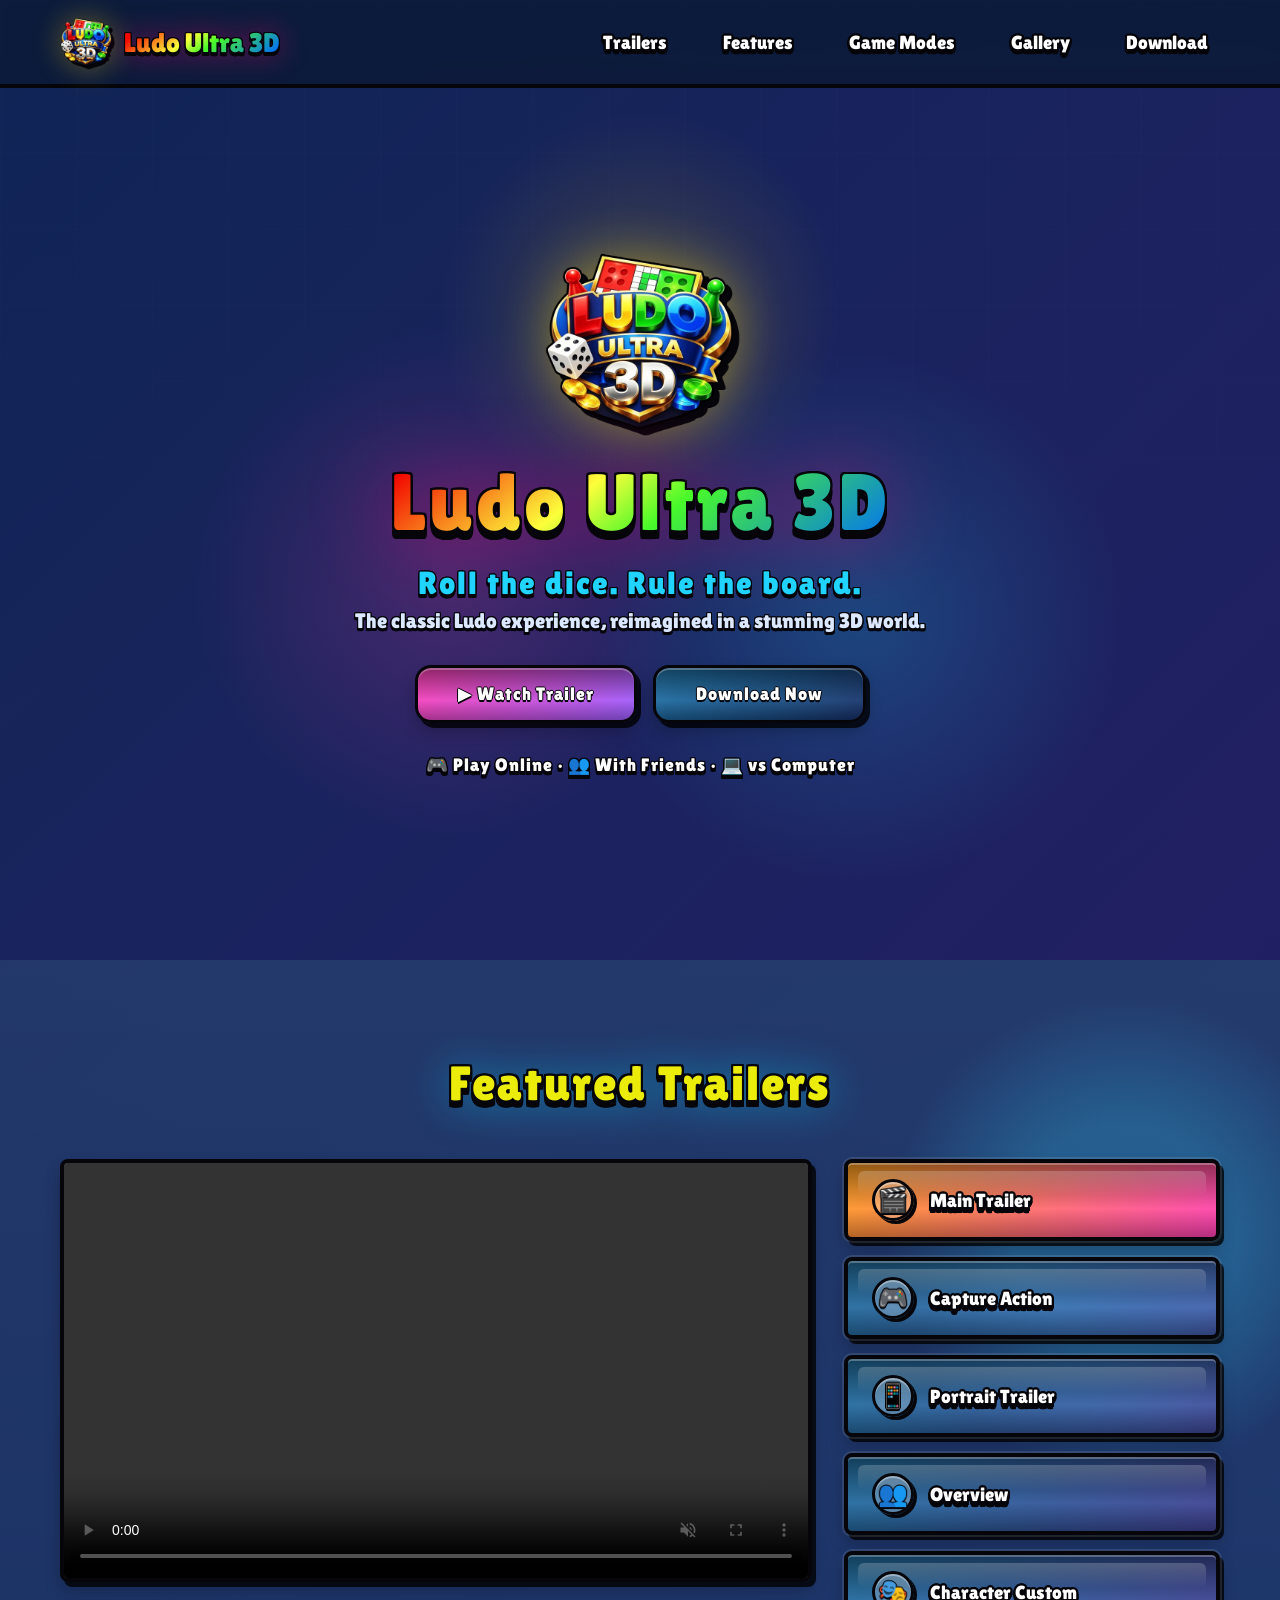
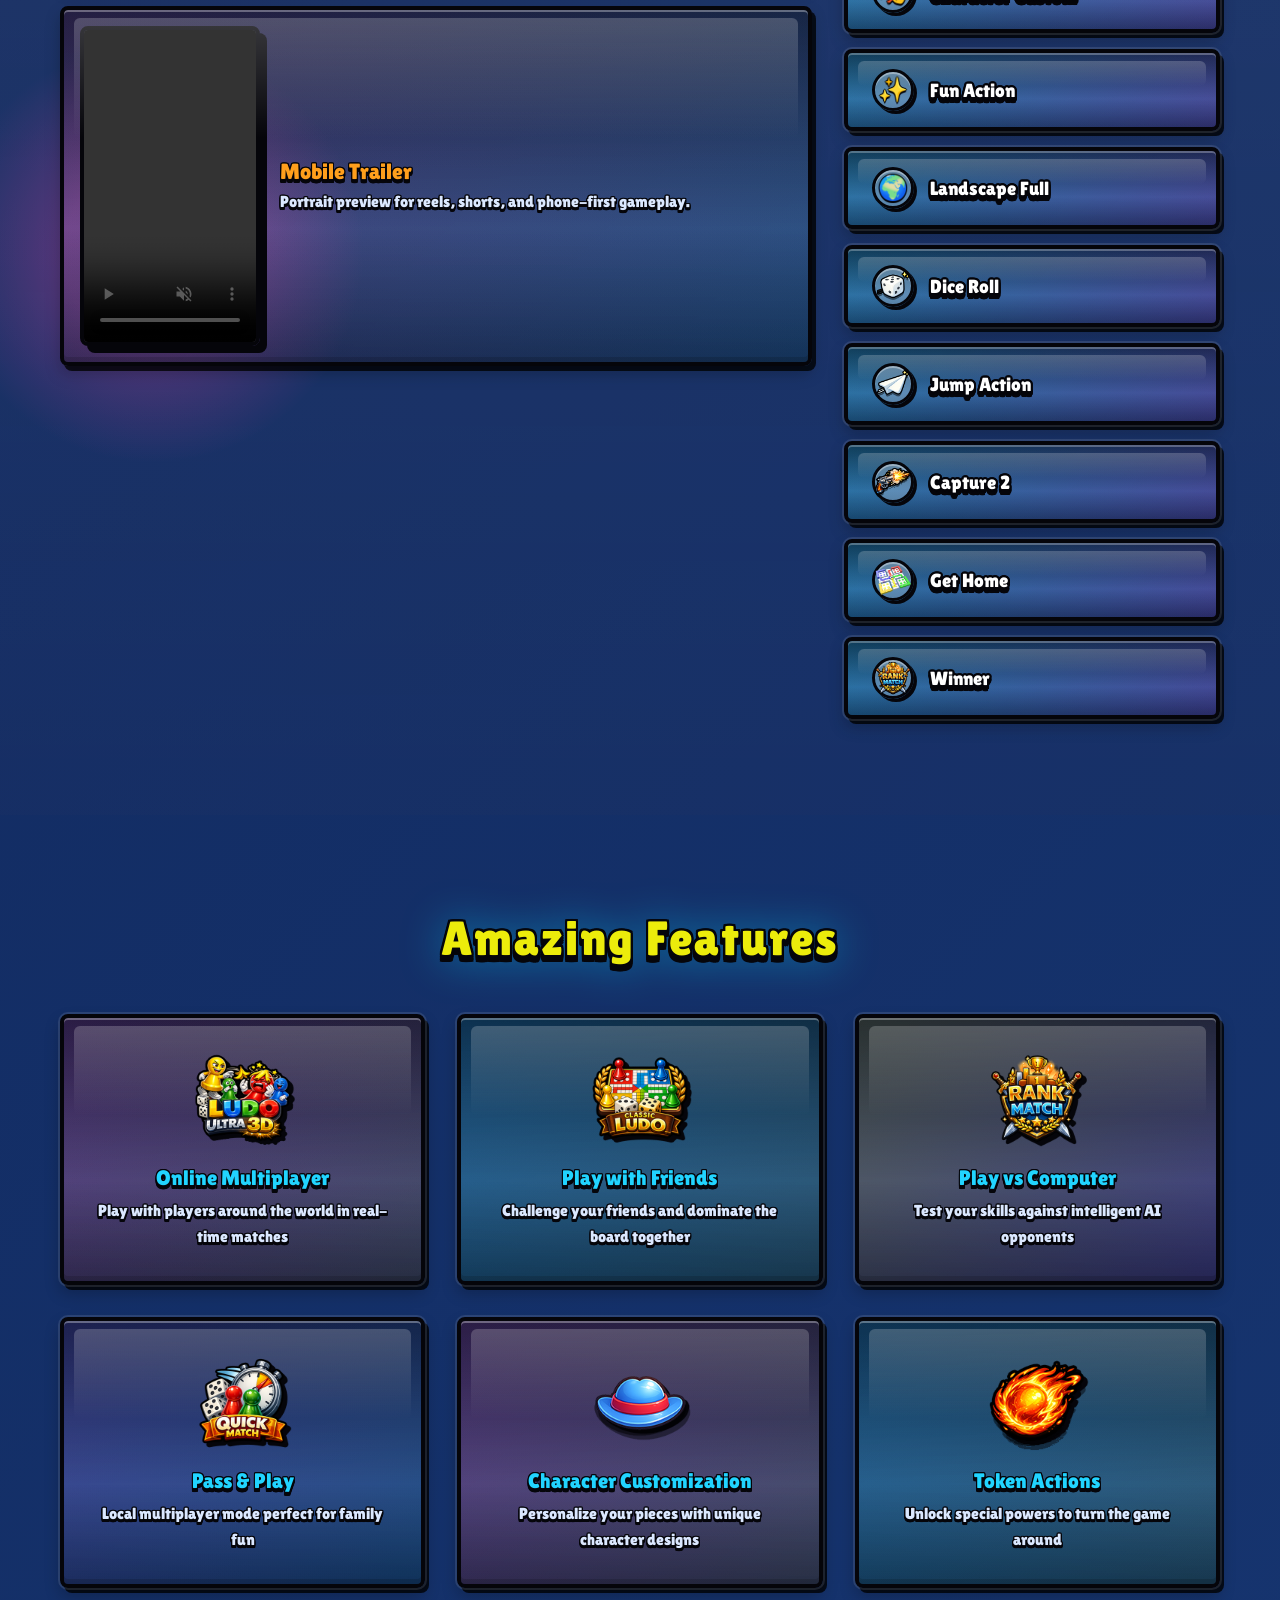
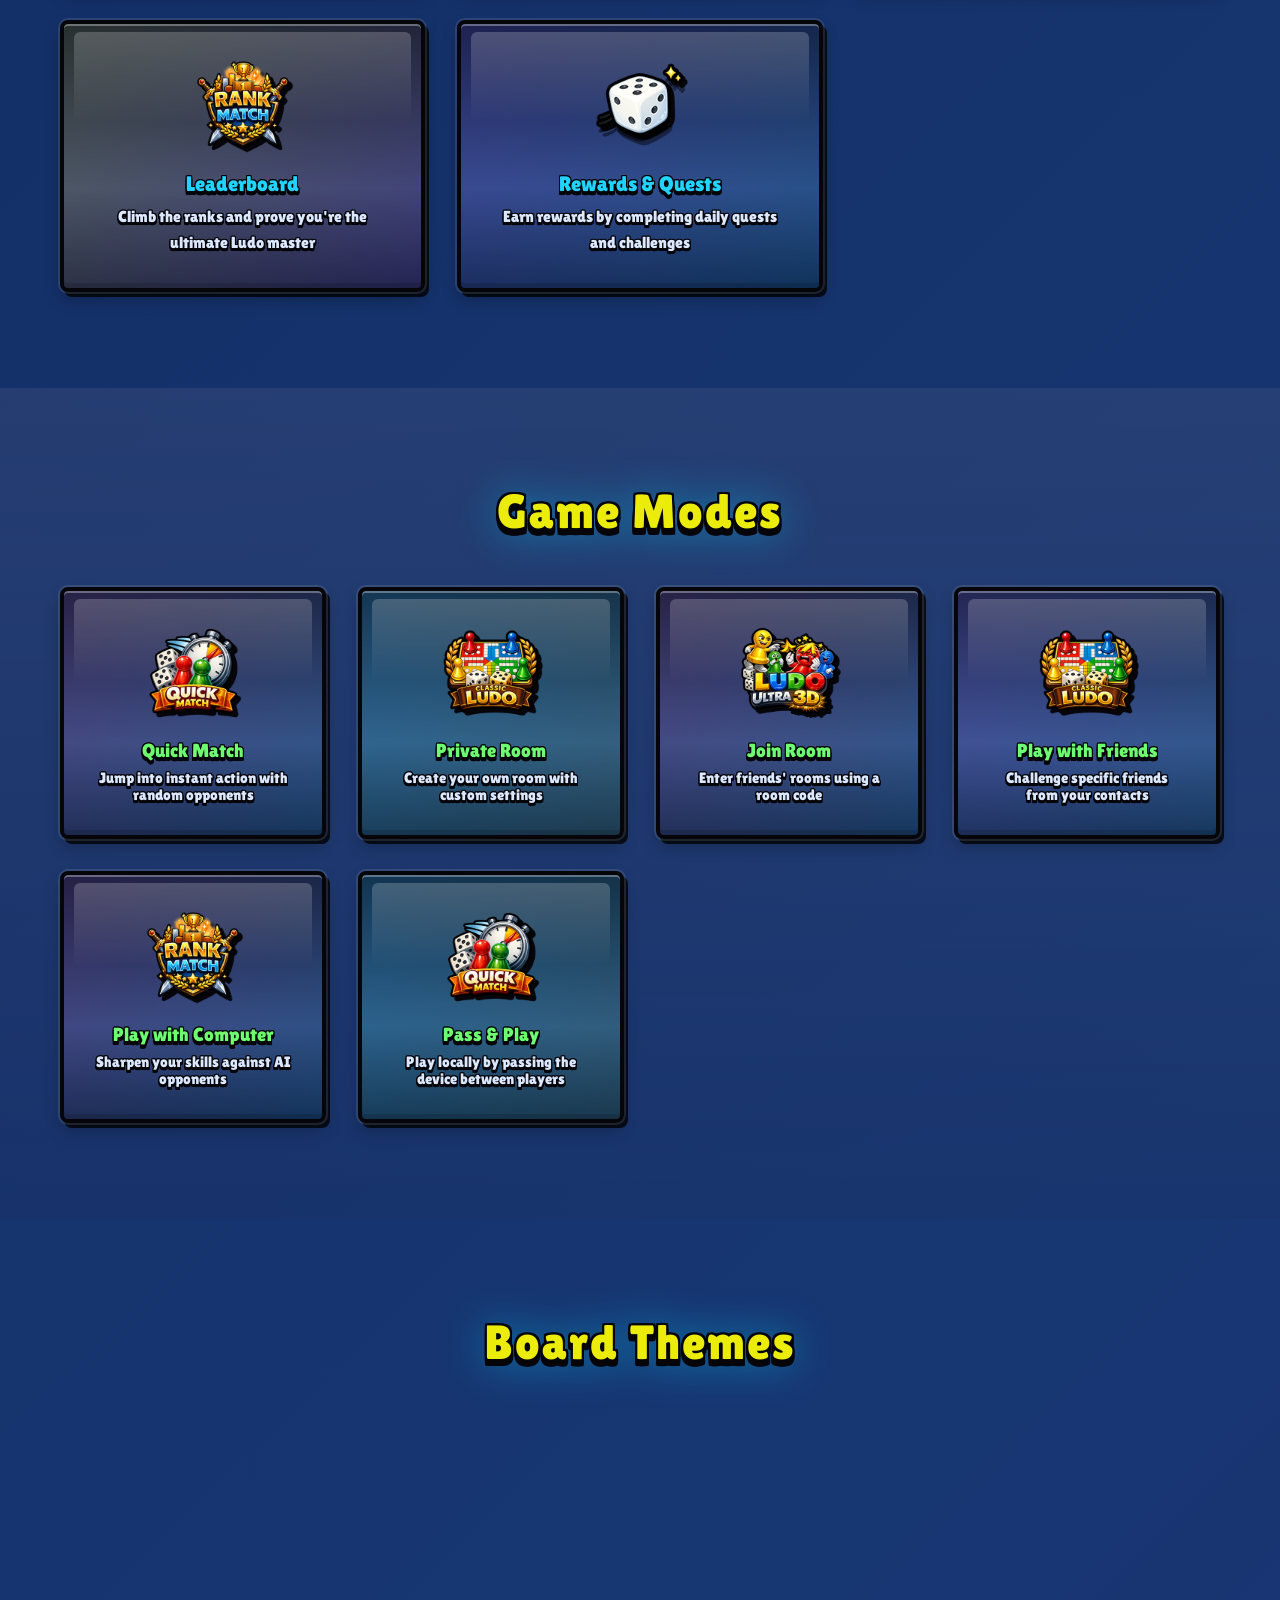
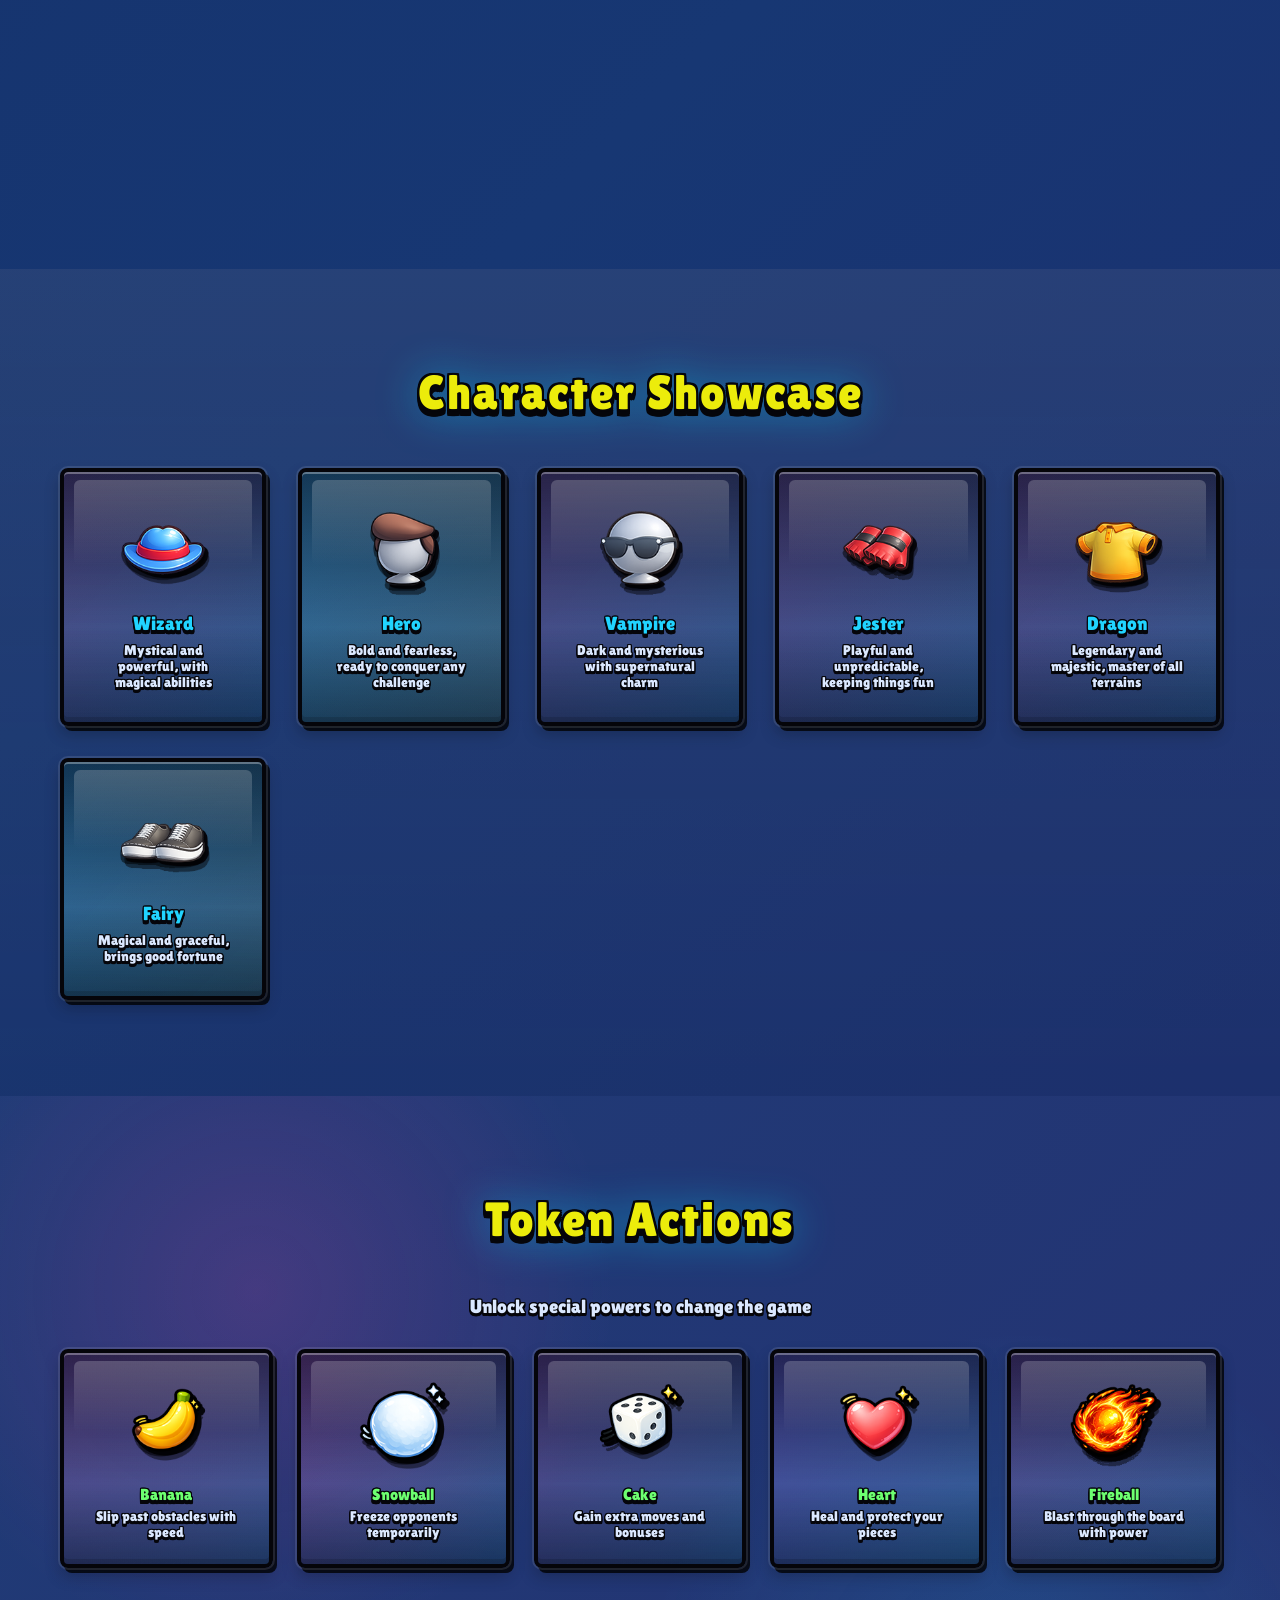
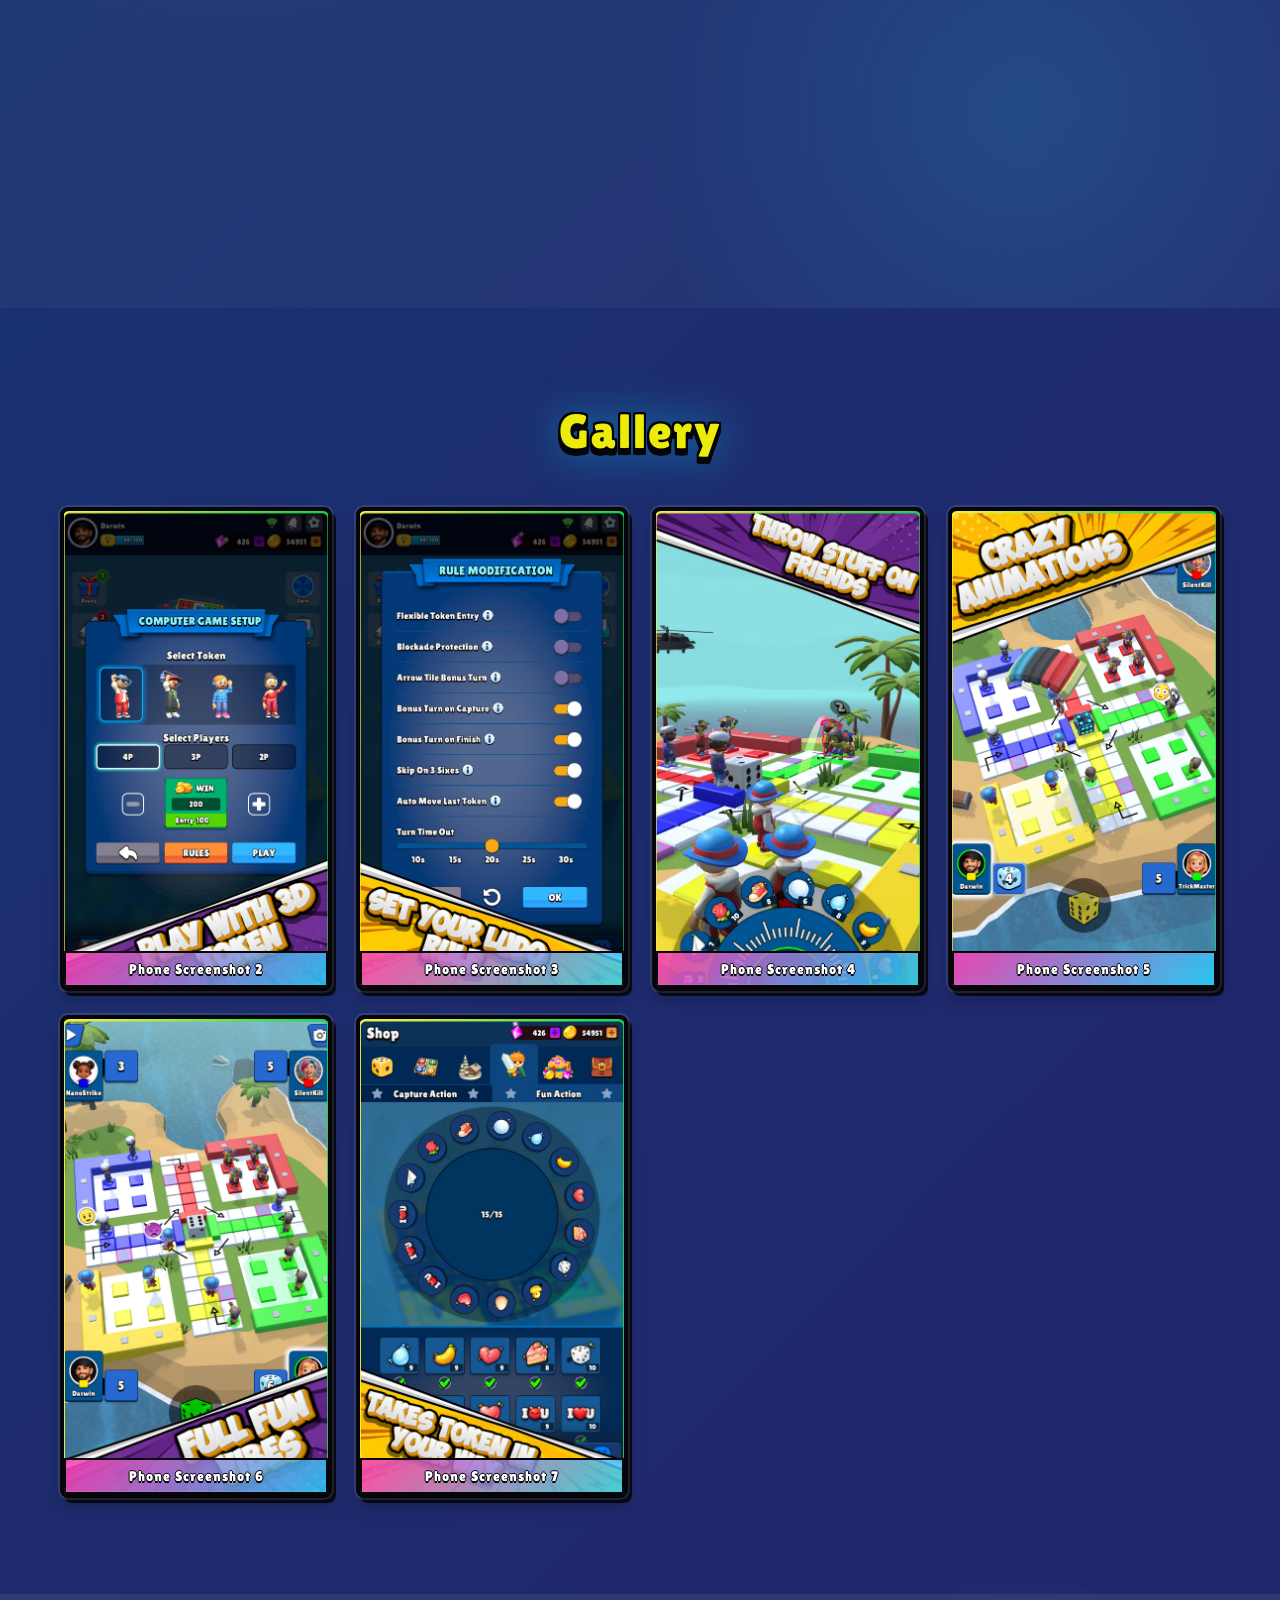
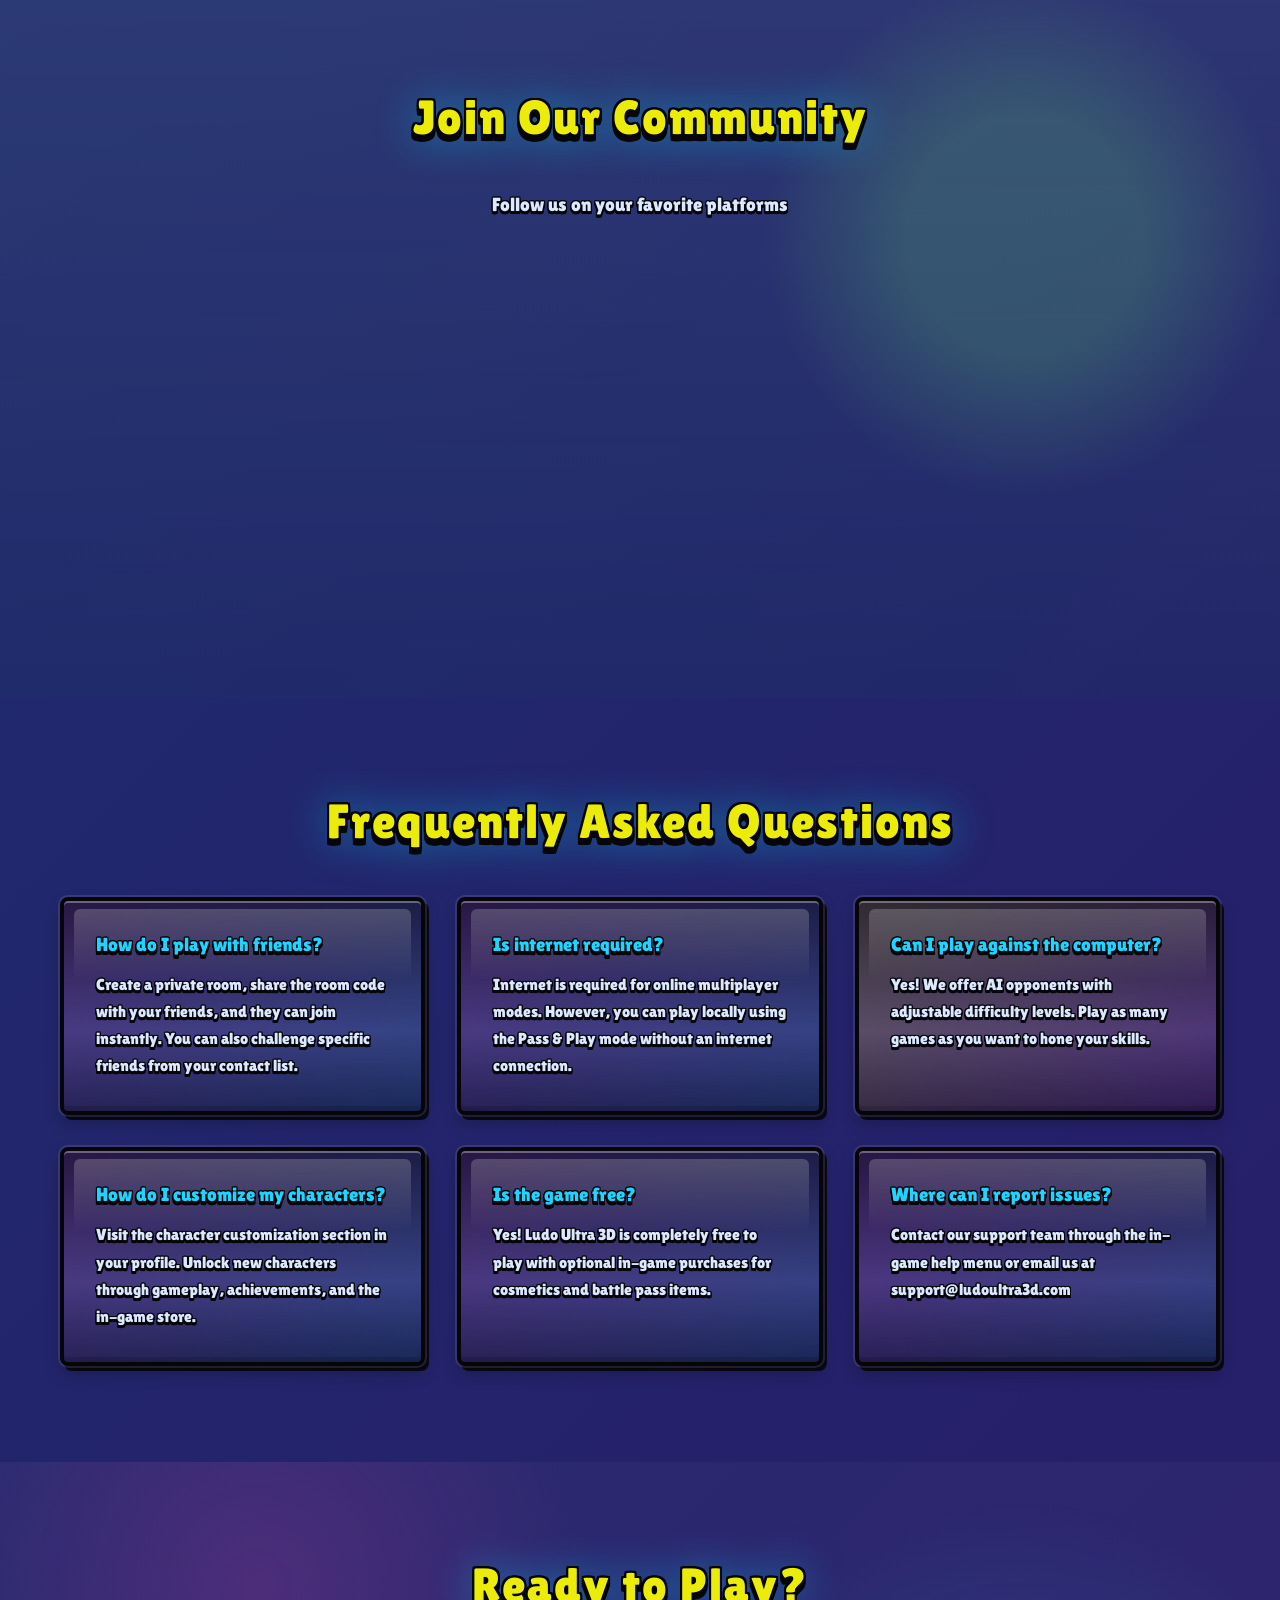
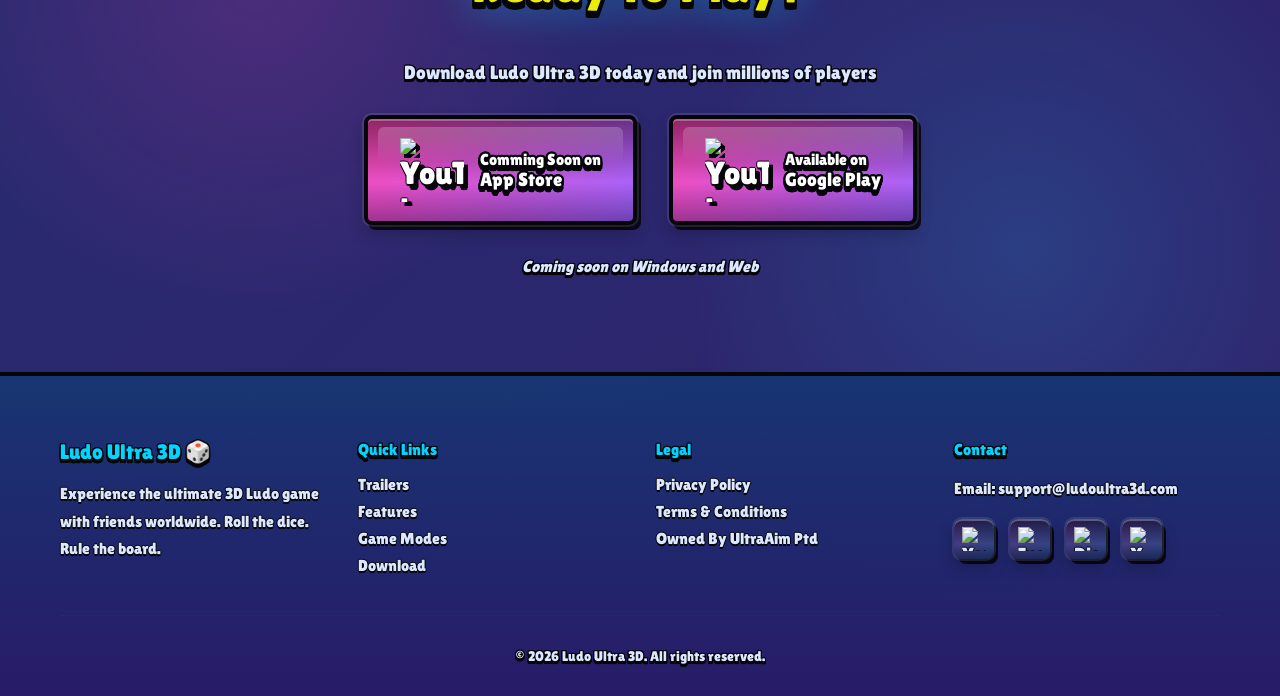
==== index.html @ 017c4967 "Add Legal Links" ====
<!DOCTYPE html>
<html lang="en">
<head>
    <meta charset="UTF-8">
    <meta name="viewport" content="width=device-width, initial-scale=1.0">
    <meta name="description" content="Ludo Ultra 3D - The classic Ludo experience, reimagined in a stunning 3D world. Play online with friends, challenge the computer, and dominate the leaderboard!">
    <meta name="theme-color" content="#1a1f3a">
    <title>Ludo Ultra 3D - Play the Ultimate 3D Ludo Game</title>
    <link rel="stylesheet" href="styles.css">
</head>


<body class="light-heading">
    <!-- Navigation -->
    <nav class="navbar">
        <div class="nav-container">
            <div class="logo">
                <img class="logo-img" src="assets/images/Ludo%20Icon%20v1.png" alt="Ludo Ultra 3D logo">
                <span class="logo-text">Ludo Ultra 3D</span>
            </div>
            <button class="menu-toggle" id="menuToggle">
                <span></span>
                <span></span>
                <span></span>
            </button>
            <ul class="nav-links" id="navLinks">
                <li><a href="#trailers">Trailers</a></li>
                <li><a href="#features">Features</a></li>
                <li><a href="#modes">Game Modes</a></li>
                <li><a href="#gallery">Gallery</a></li>
                <li><a href="#download">Download</a></li>
            </ul>
        </div>
    </nav>

    <!-- Hero Section -->
    <section class="hero" id="hero">
        <div class="hero-video-container">
            <video 
                class="hero-video" 
                id="heroVideo"
                autoplay 
                muted 
                loop 
                playsinline
                poster="data:image/svg+xml,%3Csvg xmlns='http://www.w3.org/2000/svg' viewBox='0 0 1920 1080'%3E%3Cdefs%3E%3ClinearGradient id='grad' x1='0%25' y1='0%25' x2='100%25' y2='100%25'%3E%3Cstop offset='0%25' style='stop-color:%230d1b3a;stop-opacity:1' /%3E%3Cstop offset='50%25' style='stop-color:%231a2a4a;stop-opacity:1' /%3E%3Cstop offset='100%25' style='stop-color:%23152a52;stop-opacity:1' /%3E%3C/linearGradient%3E%3C/defs%3E%3Crect fill='url(%23grad)' width='1920' height='1080'/%3E%3C/svg%3E">
                <source src="assets/videos/Ludo Ultra 3D Landscape Simple Trailer v3 - 720p.mp4" type="video/mp4">
            </video>
            <div class="hero-overlay"></div>
        </div>

        <div class="hero-content">
            <div class="hero-inner">
                <img class="hero-logo" src="assets/images/Ludo%20Icon%20v1.png" alt="Ludo Ultra 3D logo">
                <h1 class="hero-title">Ludo Ultra 3D</h1>
                <p class="hero-tagline">Roll the dice. Rule the board.</p>
                <p class="hero-subtitle">The classic Ludo experience, reimagined in a stunning 3D world.</p>
                <div class="hero-ctas">
                    <button class="cta-primary" id="playTrailerBtn">▶ Watch Trailer</button>
                    <button class="cta-secondary" href="#download">Download Now</button>
                </div>
                <p class="hero-feature">🎮 Play Online • 👥 With Friends • 💻 vs Computer</p>
            </div>
        </div>
    </section>

    <!-- Featured Trailers Section -->
    <section class="trailers" id="trailers">
        <div class="container">
            <h2 class="section-title">Featured Trailers</h2>
            
            <div class="trailers-content">
                <div class="main-player">
                    <div class="video-wrapper">
                        <video 
                            class="main-video" 
                            id="mainTrailer"
                            muted
                            controls
                            playsinline>
                            <source src="assets/videos/Ludo Ultra 3D Landscape Simple Trailer v3 - 720p.mp4" type="video/mp4">
                        </video>
                        <!-- poster="data:image/svg+xml,%3Csvg xmlns='http://www.w3.org/2000/svg' viewBox='0 0 1920 1080'%3E%3Cdefs%3E%3ClinearGradient id='grad2' x1='0%25' y1='0%25' x2='100%25' y2='100%25'%3E%3Cstop offset='0%25' style='stop-color:%23ff006e;stop-opacity:0.3' /%3E%3Cstop offset='100%25' style='stop-color:%238338ec;stop-opacity:0.3' /%3E%3C/linearGradient%3E%3C/defs%3E%3Crect fill='url(%23grad2)' width='1920' height='1080'/%3E%3Ctext x='50%25' y='50%25' font-size='72' fill='white' text-anchor='middle' dominant-baseline='middle' font-family='Arial' font-weight='bold'%3ETap to Play%3C/text%3E%3C/svg%3E"> -->
                    </div>
                    <div class="portrait-trailer-card">
                        <video
                            class="portrait-trailer-video"
                            id="portraitTrailer"
                            muted
                            loop
                            playsinline
                            controls>
                            <source src="assets/videos/LudoUltra Trailer - Background - 25 may_01.mp4" type="video/mp4">
                        </video>
                        <div class="portrait-trailer-copy">
                            <h3>Mobile Trailer</h3>
                            <p>Portrait preview for reels, shorts, and phone-first gameplay.</p>
                        </div>
                    </div>
                </div>

                <div class="trailer-thumbnails">
                    <button class="thumbnail active" data-trailer="main">
                        <div class="thumb-icon">🎬</div>
                        <h3>Main Trailer</h3>
                    </button>
                    <button class="thumbnail" data-trailer="gameplay">
                        <div class="thumb-icon">🎮</div>
                        <h3>Capture Action</h3>
                    </button>
                    <button class="thumbnail" data-trailer="portrait">
                        <div class="thumb-icon">📱</div>
                        <h3>Portrait Trailer</h3>
                    </button>
                    <button class="thumbnail" data-trailer="multiplayer">
                        <div class="thumb-icon">👥</div>
                        <h3>Overview</h3>
                    </button>
                    <button class="thumbnail" data-trailer="characters">
                        <div class="thumb-icon">🎭</div>
                        <h3>Character Custom</h3>
                    </button>
                    <button class="thumbnail" data-trailer="tokens">
                        <div class="thumb-icon">✨</div>
                        <h3>Fun Action</h3>
                    </button>
                    <button class="thumbnail" data-trailer="boards">
                        <div class="thumb-icon">🌍</div>
                        <h3>Landscape Full</h3>
                    </button>
                    <button class="thumbnail" data-trailer="dice">
                        <div class="thumb-icon"><img src="assets/images/TokenFunActions/Icon_TokenFunActions_Dice.png" alt=""></div>
                        <h3>Dice Roll</h3>
                    </button>
                    <button class="thumbnail" data-trailer="jump">
                        <div class="thumb-icon"><img src="assets/images/TokenFunActions/Icon_TokenFunActions_PaperPlane.png" alt=""></div>
                        <h3>Jump Action</h3>
                    </button>
                    <button class="thumbnail" data-trailer="capture2">
                        <div class="thumb-icon"><img src="assets/images/TokenActions/Icon_TokenActions_Gun_Shoot.png" alt=""></div>
                        <h3>Capture 2</h3>
                    </button>
                    <button class="thumbnail" data-trailer="home">
                        <div class="thumb-icon"><img src="assets/images/Icon_Board/Icon_Model_LudoBoard%200%20Default.png" alt=""></div>
                        <h3>Get Home</h3>
                    </button>
                    <button class="thumbnail" data-trailer="winner">
                        <div class="thumb-icon"><img src="assets/images/Game%20Modes%20Icons/GameModesIcons%20-%20Rank%20Match.png" alt=""></div>
                        <h3>Winner</h3>
                    </button>
                </div>
            </div>
        </div>
    </section>

    <!-- Game Features Section -->
    <section class="features" id="features">
        <div class="container">
            <h2 class="section-title">Amazing Features</h2>
            <div class="features-grid">
                <div class="feature-card">
                    <div class="feature-icon"></div>
                    <h3>Online Multiplayer</h3>
                    <p>Play with players around the world in real-time matches</p>
                </div>
                <div class="feature-card">
                    <div class="feature-icon"></div>
                    <h3>Play with Friends</h3>
                    <p>Challenge your friends and dominate the board together</p>
                </div>
                <div class="feature-card">
                    <div class="feature-icon"></div>
                    <h3>Play vs Computer</h3>
                    <p>Test your skills against intelligent AI opponents</p>
                </div>
                <div class="feature-card">
                    <div class="feature-icon"></div>
                    <h3>Pass & Play</h3>
                    <p>Local multiplayer mode perfect for family fun</p>
                </div>
                <div class="feature-card">
                    <div class="feature-icon"></div>
                    <h3>Character Customization</h3>
                    <p>Personalize your pieces with unique character designs</p>
                </div>
                <div class="feature-card">
                    <div class="feature-icon"></div>
                    <h3>Token Actions</h3>
                    <p>Unlock special powers to turn the game around</p>
                </div>
                <div class="feature-card">
                    <div class="feature-icon"></div>
                    <h3>Leaderboard</h3>
                    <p>Climb the ranks and prove you're the ultimate Ludo master</p>
                </div>
                <div class="feature-card">
                    <div class="feature-icon"></div>
                    <h3>Rewards & Quests</h3>
                    <p>Earn rewards by completing daily quests and challenges</p>
                </div>
            </div>
        </div>
    </section>

    <!-- Game Modes Section -->
    <section class="modes" id="modes">
        <div class="container">
            <h2 class="section-title">Game Modes</h2>
            <div class="modes-grid">
                <div class="mode-card">
                    <div class="mode-icon"></div>
                    <h3>Quick Match</h3>
                    <p>Jump into instant action with random opponents</p>
                </div>
                <div class="mode-card">
                    <div class="mode-icon"></div>
                    <h3>Private Room</h3>
                    <p>Create your own room with custom settings</p>
                </div>
                <div class="mode-card">
                    <div class="mode-icon"></div>
                    <h3>Join Room</h3>
                    <p>Enter friends' rooms using a room code</p>
                </div>
                <div class="mode-card">
                    <div class="mode-icon"></div>
                    <h3>Play with Friends</h3>
                    <p>Challenge specific friends from your contacts</p>
                </div>
                <div class="mode-card">
                    <div class="mode-icon"></div>
                    <h3>Play with Computer</h3>
                    <p>Sharpen your skills against AI opponents</p>
                </div>
                <div class="mode-card">
                    <div class="mode-icon"></div>
                    <h3>Pass & Play</h3>
                    <p>Play locally by passing the device between players</p>
                </div>
            </div>
        </div>
    </section>

    <!-- Board Themes Section -->
    <section class="boards" id="boards">
        <div class="container">
            <h2 class="section-title">Board Themes</h2>
            <div class="boards-grid">
                <div class="board-card">
                    <div class="board-image"></div>
                    <h3>Forest Theme</h3>
                    <p>Immerse yourself in nature's beauty with lush green aesthetics</p>
                </div>
                <div class="board-card">
                    <div class="board-image"></div>
                    <h3>Sunny Beach</h3>
                    <p>Relax and play under the tropical sun with vibrant beach vibes</p>
                </div>
                <div class="board-card">
                    <div class="board-image"></div>
                    <h3>Sky World</h3>
                    <p>Soar through the clouds in this celestial gaming paradise</p>
                </div>
                <div class="board-card">
                    <div class="board-image"></div>
                    <h3>Future Tech</h3>
                    <p>Experience gaming in a futuristic high-tech environment</p>
                </div>
            </div>
        </div>
    </section>

    <!-- Character Showcase Section -->
    <section class="characters" id="characters">
        <div class="container">
            <h2 class="section-title">Character Showcase</h2>
            <div class="characters-gallery">
                <div class="character-card">
                    <div class="character-image"></div>
                    <h3>Wizard</h3>
                    <p>Mystical and powerful, with magical abilities</p>
                </div>
                <div class="character-card">
                    <div class="character-image"></div>
                    <h3>Hero</h3>
                    <p>Bold and fearless, ready to conquer any challenge</p>
                </div>
                <div class="character-card">
                    <div class="character-image"></div>
                    <h3>Vampire</h3>
                    <p>Dark and mysterious with supernatural charm</p>
                </div>
                <div class="character-card">
                    <div class="character-image"></div>
                    <h3>Jester</h3>
                    <p>Playful and unpredictable, keeping things fun</p>
                </div>
                <div class="character-card">
                    <div class="character-image"></div>
                    <h3>Dragon</h3>
                    <p>Legendary and majestic, master of all terrains</p>
                </div>
                <div class="character-card">
                    <div class="character-image"></div>
                    <h3>Fairy</h3>
                    <p>Magical and graceful, brings good fortune</p>
                </div>
            </div>
        </div>
    </section>

    <!-- Token Actions Section -->
    <section class="tokens" id="tokens">
        <div class="container">
            <h2 class="section-title">Token Actions</h2>
            <p class="section-subtitle">Unlock special powers to change the game</p>
            <div class="tokens-grid">
                <div class="token-item">
                    <div class="token-icon"></div>
                    <h4>Banana</h4>
                    <p>Slip past obstacles with speed</p>
                </div>
                <div class="token-item">
                    <div class="token-icon"></div>
                    <h4>Snowball</h4>
                    <p>Freeze opponents temporarily</p>
                </div>
                <div class="token-item">
                    <div class="token-icon"></div>
                    <h4>Cake</h4>
                    <p>Gain extra moves and bonuses</p>
                </div>
                <div class="token-item">
                    <div class="token-icon"></div>
                    <h4>Heart</h4>
                    <p>Heal and protect your pieces</p>
                </div>
                <div class="token-item">
                    <div class="token-icon"></div>
                    <h4>Fireball</h4>
                    <p>Blast through the board with power</p>
                </div>
                <div class="token-item">
                    <div class="token-icon"></div>
                    <h4>Rock</h4>
                    <p>Crush down barriers and blocks</p>
                </div>
            </div>
        </div>
    </section>

    <!-- Gallery Section -->
    <section class="gallery" id="gallery">
        <div class="container">
            <h2 class="section-title">Gallery</h2>
            <div class="gallery-grid">
                <div class="gallery-item">
                    <div class="gallery-image"></div>
                    <p>Phone Screenshot 2</p>
                </div>
                <div class="gallery-item">
                    <div class="gallery-image"></div>
                    <p>Phone Screenshot 3</p>
                </div>
                <div class="gallery-item">
                    <div class="gallery-image"></div>
                    <p>Phone Screenshot 4</p>
                </div>
                <div class="gallery-item">
                    <div class="gallery-image"></div>
                    <p>Phone Screenshot 5</p>
                </div>
                <div class="gallery-item">
                    <div class="gallery-image"></div>
                    <p>Phone Screenshot 6</p>
                </div>
                <div class="gallery-item">
                    <div class="gallery-image"></div>
                    <p>Phone Screenshot 7</p>
                </div>
            </div>
        </div>
    </section>

    <!-- Social Media Section -->
    <section class="social" id="social">
        <div class="container">
            <h2 class="section-title">Join Our Community</h2>
            <p class="section-subtitle">Follow us on your favorite platforms</p>
            <div class="social-grid">
                <a href="#" class="social-card" target="_blank">
                    <div class="social-icon"><img src="https://img.icons8.com/color/96/youtube-play.png" alt="YouTube icon"></div>
                    <h3>YouTube</h3>
                    <p>Watch tutorials and highlights</p>
                    <h3 class="social-btn">Subscribe</h3>
                </a>
                <a href="#" class="social-card" target="_blank">
                    <div class="social-icon"><img src="https://img.icons8.com/color/96/instagram-new.png" alt="Instagram icon"></div>
                    <h3>Instagram</h3>
                    <p>Daily updates and behind-the-scenes</p>
                    <h3 class="social-btn">Follow</h3>
                </a>
                <a href="#" class="social-card" target="_blank">
                    <div class="social-icon"><img src="https://img.icons8.com/color/96/discord-logo.png" alt="Discord icon"></div>
                    <h3>Discord</h3>
                    <p>Join our gaming community</p>
                    <h3 class="social-btn">Join</h3>
                </a>
                <a href="#" class="social-card" target="_blank">
                    <div class="social-icon"><img src="https://img.icons8.com/color/96/twitterx--v1.png" alt="X icon"></div>
                    <h3>X / Twitter</h3>
                    <p>Latest news and announcements</p>
                    <h3 class="social-btn">Follow</h3>
                </a>
            </div>
        </div>
    </section>

    <!-- FAQ Section -->
    <section class="faq" id="faq">
        <div class="container">
            <h2 class="section-title">Frequently Asked Questions</h2>
            <div class="faq-grid">
                <div class="faq-item">
                    <h3>How do I play with friends?</h3>
                    <p>Create a private room, share the room code with your friends, and they can join instantly. You can also challenge specific friends from your contact list.</p>
                </div>
                <div class="faq-item">
                    <h3>Is internet required?</h3>
                    <p>Internet is required for online multiplayer modes. However, you can play locally using the Pass & Play mode without an internet connection.</p>
                </div>
                <div class="faq-item">
                    <h3>Can I play against the computer?</h3>
                    <p>Yes! We offer AI opponents with adjustable difficulty levels. Play as many games as you want to hone your skills.</p>
                </div>
                <div class="faq-item">
                    <h3>How do I customize my characters?</h3>
                    <p>Visit the character customization section in your profile. Unlock new characters through gameplay, achievements, and the in-game store.</p>
                </div>
                <div class="faq-item">
                    <h3>Is the game free?</h3>
                    <p>Yes! Ludo Ultra 3D is completely free to play with optional in-game purchases for cosmetics and battle pass items.</p>
                </div>
                <div class="faq-item">
                    <h3>Where can I report issues?</h3>
                    <p>Contact our support team through the in-game help menu or email us at support@ludoultra3d.com</p>
                </div>
            </div>
        </div>
    </section>

    <!-- Download / CTA Section -->
    <section class="download" id="download">
        <div class="container">
            <h2 class="section-title">Ready to Play?</h2>
            <p class="section-subtitle">Download Ludo Ultra 3D today and join millions of players</p>
            <div class="download-buttons">
                <a href="#" class="download-btn app-store">
                    <!-- <span class="store-icon">🍎</span> -->
                    <img class="store-icon" src="https://img.icons8.com/?size=100&id=30840&format=png&color=FFFFFF" alt="YouTube icon" width="64" height="64">
                    <div>
                        <h4>Comming Soon on</h4>
                        <h3>App Store</h3>
                    </div>
                </a>
                <a href="#" class="download-btn google-play">
                    <!-- <span class="store-icon">🤖</span> -->
                    <img class="store-icon" src="https://img.icons8.com/?size=100&id=L1ws9zn2uD01&format=png&color=000000" alt="YouTube icon" width="64" height="64">
                    <div>
                        <h4>Available on</h4>
                        <h3>Google Play</h3>
                    </div>
                </a>
            </div>
            <p class="coming-soon">Coming soon on Windows and Web</p>
        </div>
    </section>

    <!-- Footer -->
    <footer class="footer">
        <div class="container">
            <div class="footer-content">
                <div class="footer-section">
                    <h3>Ludo Ultra 3D 🎲</h3>
                    <p>Experience the ultimate 3D Ludo game with friends worldwide. Roll the dice. Rule the board.</p>
                </div>
                <div class="footer-section">
                    <h4>Quick Links</h4>
                    <ul>
                        <li><a href="#trailers">Trailers</a></li>
                        <li><a href="#features">Features</a></li>
                        <li><a href="#modes">Game Modes</a></li>
                        <li><a href="#download">Download</a></li>
                    </ul>
                </div>
                <div class="footer-section">
                    <h4>Legal</h4>
                    <ul>
                        <li><a href="https://www.ultraaim.in/Games/LudoUltra3D/privacy-policy.html" target="_blank" rel="noopener noreferrer">Privacy Policy</a></li>
                        <li><a href="https://www.ultraaim.in/Games/LudoUltra3D/terms-of-service.html" target="_blank" rel="noopener noreferrer">Terms & Conditions</a></li>
                        <li><a href="https://www.ultraaim.in/">Owned By UltraAim Ptd</a></li>
                        <!-- <li><a href="#">Account Deletion</a></li> -->
                        <!-- <li><a href="#">Cookie Policy</a></li> -->
                    </ul>
                </div>
                <div class="footer-section">
                    <h4>Contact</h4>
                    <p>Email: <a href="mailto:support@ludoultra3d.com">support@ludoultra3d.com</a></p>
                    <div class="social-links">
                        <a href="#" title="YouTube">
                            <img src="https://img.icons8.com/color/96/youtube-play.png" alt="YouTube icon" width="24" height="24">
                        </a>
                        <a href="#" title="Instagram">
                            <img src="https://img.icons8.com/color/96/instagram-new.png" alt="Instagram icon" width="24" height="24">
                        </a>
                        <a href="#" title="Discord">
                            <img src="https://img.icons8.com/color/96/discord-logo.png" alt="Discord icon" width="24" height="24">
                        </a>
                        <a href="#" title="X">
                            <img src="https://img.icons8.com/color/96/twitterx--v1.png" alt="X icon" width="24" height="24">
                        </a>
                    </div>
                </div>
            </div>
            <div class="footer-bottom">
                <p>&copy; 2026 Ludo Ultra 3D. All rights reserved.</p>
            </div>
        </div>
    </footer>

    <div class="detail-modal" id="detailModal" aria-hidden="true">
        <div class="detail-modal-backdrop" data-detail-close></div>
        <div class="detail-card" role="dialog" aria-modal="true" aria-labelledby="detailTitle">
            <button class="detail-close" type="button" data-detail-close aria-label="Close detail view">X</button>
            <div class="detail-media" id="detailMedia"></div>
            <div class="detail-copy">
                <p class="detail-eyebrow" id="detailCategory">Showcase</p>
                <h2 id="detailTitle">Card Title</h2>
                <p id="detailDescription">Card description</p>
            </div>
        </div>
    </div>

    <script src="script.js"></script>
</body>
</html>
---- styles.css ----
/* ============================================
   LUDO ULTRA 3D - PREMIUM GAME WEBSITE STYLES
   ============================================ */

@font-face {
    font-family: 'Lilita One';
    src: url('assets/Fonts/Lilita_One/LilitaOne-Regular.ttf') format('truetype');
    font-weight: 100;
    font-style: normal;
    font-display: swap;
}

/* Reset & Base Styles */
* {
    margin: 0;
    padding: 0;
    box-sizing: border-box;
    font-family: inherit;
    font-weight: 100;
}

*::before,
*::after {
    font-family: inherit;
    font-weight: inherit;
}

html {
    scroll-behavior: smooth;
    font-family: 'Lilita One', 'Segoe UI', Tahoma, Geneva, Verdana, sans-serif;
}

body {
    font-family: inherit;
    background:
        radial-gradient(circle at 12% 18%, rgba(255, 63, 180, 0.35) 0 90px, transparent 210px),
        radial-gradient(circle at 88% 12%, rgba(33, 212, 255, 0.34) 0 110px, transparent 240px),
        radial-gradient(circle at 80% 80%, rgba(109, 255, 112, 0.24) 0 120px, transparent 260px),
        linear-gradient(135deg, #10265a 0%, #173773 48%, #291b68 100%);
    color: #e0e0e0;
    overflow-x: hidden;
    min-height: 100vh;
}

body,
body * {
    font-weight: 100;
}

button,
input,
textarea,
select {
    font: inherit;
}

strong,
b {
    font-weight: 100;
}

/* ============================================
   COLOR PALETTE & THEME
   ============================================ */
:root {
    --primary-dark: #10265a;
    --secondary-dark: #193c82;
    --accent-red: #ff006e;
    --accent-blue: #00d4ff;
    --accent-green: #00ff88;
    --accent-yellow: #ffd60a;
    --accent-purple: #8338ec;
    --text-light: #ffffff;
    --text-muted: #dbe8ff;
    --glass-bg: rgba(255, 255, 255, 0.16);
    --border-glow: rgba(255, 0, 110, 0.2);
    --black-outline: #05050a;
    --cartoon-pink: #ff3fb4;
    --cartoon-orange: #ff9f1c;
    --cartoon-lime: #6dff70;
    --cartoon-sky: #21d4ff;
    --cartoon-violet: #9b5cff;
    --glass-shine: linear-gradient(0deg, rgb(0 0 0 / 29%) 0%, rgb(255 255 255 / 6%) 38%, rgb(0 0 0 / 43%) 100%);
    --outside-outline: drop-shadow(1px 0 0 var(--black-outline)) drop-shadow(-1px 0 0 var(--black-outline)) drop-shadow(0 1px 0 var(--black-outline)) drop-shadow(0 -1px 0 var(--black-outline));
    --outside-outline-lg: drop-shadow(2px 0 0 var(--black-outline)) drop-shadow(-2px 0 0 var(--black-outline)) drop-shadow(0 2px 0 var(--black-outline)) drop-shadow(0 -2px 0 var(--black-outline));
    --hard-shadow: drop-shadow(0 5px 0 var(--black-outline));
    --hard-shadow-sm: drop-shadow(0 3px 0 var(--black-outline));
    --hard-shadow-xs: drop-shadow(0 2px 0 var(--black-outline));
    --hard-text-filter: var(--outside-outline-lg) var(--hard-shadow);
    --hard-text-filter-sm: var(--outside-outline) var(--hard-shadow-sm);
    --hard-text-filter-xs: var(--outside-outline) var(--hard-shadow-xs);
    --game-text-border: 1px 0 0 var(--black-outline), -1px 0 0 var(--black-outline), 0 1px 0 var(--black-outline), 0 -1px 0 var(--black-outline), 0 2px 0 var(--black-outline);
    --hard-panel-shadow: 4px 5px 0 rgba(0, 0, 0, 0.78), 0 8px 16px rgba(0, 0, 0, 0.24);
}

/* ============================================
   UTILITIES & HELPERS
   ============================================ */
.light-heading h1,
.light-heading h2,
.light-heading h3,
.light-heading h4,
.light-heading h5,
.light-heading h6 {
    font-weight: 100 !important;
}

.container {
    max-width: 1200px;
    margin: 0 auto;
    padding: 0 20px;
}

.section-title {
    font-size: 3rem;
    text-align: center;
    margin-bottom: 3rem;
    /* background: linear-gradient(135deg, #00d4ff, #ff006e, #00ff88); */
    background: rgb(236, 236, 11);
    -webkit-background-clip: text;
    -webkit-text-fill-color: transparent;
    background-clip: text;
    /* font-weight: 800; */
    letter-spacing: 2px;
    animation: fadeInDown 0.8s ease;
    filter: var(--hard-text-filter) drop-shadow(0 0 20px rgba(0, 212, 255, 0.35));
}

.section-subtitle {
    text-align: center;
    color: var(--text-muted);
    font-size: 1.2rem;
    margin-bottom: 2rem;
    animation: fadeInUp 0.8s ease;
    filter: var(--hard-text-filter-xs);
}

h1,
h2,
h3,
h4,
.nav-links a,
.hero-tagline,
.hero-feature,
.download-btn strong,
.social-btn,
p,
small,
li,
.placeholder-text,
a,
span,
button {
    font-weight: 100 !important;
    filter: var(--hard-text-filter-sm);
}

p,
small,
li,
.placeholder-text,
a,
span,
button {
    filter: var(--hard-text-filter-xs);
}

/* ============================================
   NAVIGATION BAR
   ============================================ */
.navbar {
    position: fixed;
    top: 0;
    left: 0;
    right: 0;
    background: rgba(13, 27, 58, 0.95);
    backdrop-filter: blur(10px);
    border-bottom: 1px solid rgba(255, 0, 110, 0.1);
    z-index: 1000;
    padding: 1rem 0;
    animation: slideDown 0.5s ease;
}

.nav-container {
    max-width: 1200px;
    margin: 0 auto;
    padding: 0 20px;
    display: flex;
    justify-content: space-between;
    align-items: center;
}

.logo {
    display: inline-flex;
    align-items: center;
    gap: 0.75rem;
}

.logo-img {
    width: 52px;
    height: 52px;
    object-fit: contain;
    filter: drop-shadow(3px 3px 0 var(--black-outline)) drop-shadow(0 0 14px rgba(255, 214, 10, 0.35));
    transform: translateZ(0);
}

.logo-text {
    font-size: 1.7rem;
    /* font-weight: 800; */
    background: linear-gradient(142deg, #f30900 10%, #fdfe3b 40%, #48f92a 56%, #006bfd 95%);
    -webkit-background-clip: text;
    -webkit-text-fill-color: transparent;
    background-clip: text;
    filter: var(--hard-text-filter-sm) drop-shadow(0 0 14px rgba(255, 0, 110, 0.35));
}

.nav-links {
    display: flex;
    list-style: none;
    gap: 2rem;
}

.nav-links a {
    color: var(--text-light);
    text-decoration: none;
    /* font-weight: 600; */
    transition: all 0.3s ease;
    position: relative;
}

.nav-links a:hover {
    color: var(--accent-blue);
}

.nav-links a::after {
    content: '';
    position: absolute;
    bottom: -5px;
    left: 0;
    width: 0;
    height: 2px;
    background: var(--accent-blue);
    transition: width 0.3s ease;
}

.nav-links a:hover::after {
    width: 100%;
}

.menu-toggle {
    display: none;
    flex-direction: column;
    background: none;
    border: none;
    cursor: pointer;
    gap: 5px;
}

.menu-toggle span {
    width: 25px;
    height: 3px;
    background: var(--accent-blue);
    border-radius: 2px;
    transition: all 0.3s ease;
    box-shadow: 2px 2px 0 var(--black-outline);
}

/* ============================================
   HERO SECTION
   ============================================ */
.hero {
    position: relative;
    min-height: 100vh;
    display: flex;
    align-items: center;
    justify-content: center;
    overflow: hidden;
    margin-top: 60px;
}

.hero-video-container {
    position: absolute;
    top: 0;
    left: 0;
    right: 0;
    bottom: 0;
    overflow: hidden;
}

.hero-video {
    width: 100%;
    height: 100%;
    object-fit: cover;
    opacity: 0.4;
}

.hero-overlay {
    position: absolute;
    top: 0;
    left: 0;
    right: 0;
    bottom: 0;
    background: linear-gradient(
        135deg,
        rgba(13, 27, 58, 0.7) 0%,
        rgba(26, 42, 74, 0.6) 50%,
        rgba(21, 42, 82, 0.7) 100%
    );
}

.hero-content {
    position: relative;
    z-index: 10;
    text-align: center;
}

.hero-inner {
    animation: fadeInUp 1s ease;
}

.hero-logo {
    width: clamp(110px, 18vw, 190px);
    height: auto;
    margin-bottom: 1rem;
    filter: drop-shadow(6px 6px 0 var(--black-outline)) drop-shadow(0 0 26px rgba(255, 214, 10, 0.45));
    animation: float 3s ease-in-out infinite;
}

.hero-title {
    font-size: clamp(2.5rem, 8vw, 5rem);
    /* font-weight: 900; */
    margin-bottom: 1rem;
    background: linear-gradient(135deg, #00d4ff, #ff006e, #00ff88, #ffd60a);
    -webkit-background-clip: text;
    -webkit-text-fill-color: transparent;
    background-clip: text;
    filter: var(--outside-outline-lg) drop-shadow(0 7px 0 var(--black-outline)) drop-shadow(0 0 40px rgba(255, 0, 110, 0.45));
    letter-spacing: 3px;
}

.hero-tagline {
    font-size: clamp(1.2rem, 3vw, 2rem);
    /* font-weight: 700; */
    color: var(--accent-blue);
    margin-bottom: 0.5rem;
    letter-spacing: 2px;
}

.hero-subtitle {
    font-size: clamp(1rem, 2vw, 1.3rem);
    color: var(--text-muted);
    margin-bottom: 2rem;
    max-width: 600px;
    margin-left: auto;
    margin-right: auto;
}

.hero-ctas {
    display: flex;
    gap: 1rem;
    justify-content: center;
    flex-wrap: wrap;
    margin-bottom: 2rem;
}

.cta-primary,
.cta-secondary {
    padding: 1rem 2.5rem;
    font-size: 1.1rem;
    /* font-weight: 700; */
    border: none;
    border-radius: 50px;
    cursor: pointer;
    transition: all 0.3s ease;
    letter-spacing: 1px;
    border: 3px solid var(--black-outline);
    box-shadow: var(--hard-panel-shadow);
}

.cta-primary {
    background: linear-gradient(135deg, #ff006e, #8338ec);
    color: white;
}

.cta-primary:hover {
    transform: translate(-2px, -5px);
    box-shadow: 10px 10px 0 var(--black-outline), 0 0 50px rgba(255, 0, 110, 0.6);
}

.cta-secondary {
    background: transparent;
    border-color: var(--black-outline);
    outline: 2px solid var(--accent-blue);
    color: var(--accent-blue);
}

.cta-secondary:hover {
    background: var(--accent-blue);
    color: var(--primary-dark);
    transform: translate(-2px, -5px);
    box-shadow: 10px 10px 0 var(--black-outline), 0 0 44px rgba(0, 212, 255, 0.55);
}

.hero-feature {
    font-size: 1.1rem;
    color: var(--text-light);
    /* font-weight: 600; */
    letter-spacing: 1px;
}

/* ============================================
   TRAILERS SECTION
   ============================================ */
.trailers {
    padding: 6rem 0;
    background: linear-gradient(180deg, rgba(13, 27, 58, 0.5), rgba(26, 42, 74, 0.5));
}

.trailers-content {
    display: grid;
    grid-template-columns: 2fr 1fr;
    gap: 2rem;
    align-items: start;
}

.main-player {
    animation: fadeInLeft 0.8s ease;
}

.video-wrapper {
    position: relative;
    border-radius: 20px;
    overflow: hidden;
    border: 2px solid rgba(255, 0, 110, 0.3);
    box-shadow: 0 0 50px rgba(255, 0, 110, 0.2);
    aspect-ratio: 16 / 9;
    background: var(--glass-bg);
}

.main-video {
    width: 100%;
    height: 100%;
    object-fit: cover;
}

.main-player.portrait-mode .video-wrapper {
    max-width: 420px;
    aspect-ratio: 9 / 16;
    margin: 0 auto;
}

.main-player.portrait-mode .main-video {
    object-fit: contain;
    background: rgba(0, 0, 0, 0.55);
}

.portrait-trailer-card {
    display: grid;
    grid-template-columns: minmax(120px, 180px) 1fr;
    gap: 1.25rem;
    align-items: center;
    margin-top: 1.5rem;
    padding: 1rem;
}

.portrait-trailer-video {
    width: 100%;
    aspect-ratio: 9 / 16;
    object-fit: cover;
    border: 4px solid var(--black-outline);
    border-radius: 8px;
    background: rgba(0, 0, 0, 0.55);
    box-shadow: 7px 7px 0 var(--black-outline), inset 0 2px 0 rgba(255, 255, 255, 0.24);
}

.portrait-trailer-copy h3 {
    color: var(--cartoon-orange);
    font-size: 1.4rem;
    margin-bottom: 0.35rem;
}

.portrait-trailer-copy p {
    color: var(--text-muted);
    line-height: 1.5;
}

.placeholder-text {
    position: absolute;
    top: 50%;
    left: 50%;
    transform: translate(-50%, -50%);
    text-align: center;
    color: var(--text-muted);
    font-size: 1rem;
    z-index: 5;
}

.trailer-thumbnails {
    display: flex;
    flex-direction: column;
    gap: 1rem;
    animation: fadeInRight 0.8s ease;
}

.thumbnail {
    padding: 1rem 1.5rem;
    background: var(--glass-bg);
    border: 2px solid rgba(0, 212, 255, 0.2);
    border-radius: 12px;
    color: var(--text-light);
    cursor: pointer;
    transition: all 0.3s ease;
    display: flex;
    align-items: center;
    gap: 1rem;
}

.thumb-icon {
    font-size: 1.5rem;
}

.thumb-icon img {
    width: 100%;
    height: 100%;
    object-fit: contain;
    display: block;
}

.thumbnail:hover {
    background: rgba(0, 212, 255, 0.1);
    border-color: var(--accent-blue);
    transform: translateX(5px);
}

.thumbnail.active {
    background: rgba(0, 212, 255, 0.2);
    border-color: var(--accent-blue);
    box-shadow: 0 0 20px rgba(0, 212, 255, 0.3);
}

/* ============================================
   FEATURES SECTION
   ============================================ */
.features {
    padding: 6rem 0;
}

.features-grid {
    display: grid;
    grid-template-columns: repeat(auto-fit, minmax(280px, 1fr));
    gap: 2rem;
}

.feature-card {
    padding: 2rem;
    background: var(--glass-bg);
    border: 2px solid rgba(255, 0, 110, 0.2);
    border-radius: 20px;
    text-align: center;
    transition: all 0.3s ease;
    cursor: pointer;
    animation: fadeInUp 0.8s ease;
}

.feature-card:hover {
    transform: translateY(-10px);
    background: rgba(255, 0, 110, 0.1);
    border-color: var(--accent-red);
    box-shadow: 0 20px 50px rgba(255, 0, 110, 0.2);
}

.feature-icon {
    font-size: 3rem;
    margin-bottom: 1rem;
    display: inline-block;
    animation: float 3s ease-in-out infinite;
}

.feature-card h3 {
    font-size: 1.3rem;
    margin-bottom: 0.5rem;
    color: var(--accent-blue);
}

.feature-card p {
    color: var(--text-muted);
    line-height: 1.6;
}

/* ============================================
   GAME MODES SECTION
   ============================================ */
.modes {
    padding: 6rem 0;
    background: linear-gradient(180deg, rgba(13, 27, 58, 0.5), rgba(26, 42, 74, 0.5));
}

.modes-grid {
    display: grid;
    grid-template-columns: repeat(auto-fit, minmax(250px, 1fr));
    gap: 2rem;
}

.mode-card {
    padding: 2rem;
    background: var(--glass-bg);
    border: 2px solid rgba(0, 255, 136, 0.2);
    border-radius: 15px;
    text-align: center;
    transition: all 0.3s ease;
    animation: fadeInUp 0.8s ease;
}

.mode-card:hover {
    transform: translateY(-8px);
    background: rgba(0, 255, 136, 0.1);
    border-color: var(--accent-green);
    box-shadow: 0 15px 40px rgba(0, 255, 136, 0.2);
}

.mode-icon {
    font-size: 2.5rem;
    margin-bottom: 1rem;
    display: inline-block;
}

.mode-card h3 {
    font-size: 1.2rem;
    margin-bottom: 0.5rem;
    color: var(--accent-green);
}

.mode-card p {
    color: var(--text-muted);
    font-size: 0.95rem;
}

/* ============================================
   BOARD THEMES SECTION
   ============================================ */
.boards {
    padding: 6rem 0;
}

.boards-grid {
    display: grid;
    grid-template-columns: repeat(auto-fit, minmax(260px, 1fr));
    gap: 2rem;
}

.board-card {
    padding: 2.5rem;
    background: linear-gradient(135deg, rgba(255, 0, 110, 0.1), rgba(131, 56, 236, 0.1));
    border: 2px solid rgba(255, 215, 10, 0.2);
    border-radius: 20px;
    text-align: center;
    transition: all 0.3s ease;
    cursor: pointer;
    animation: fadeInUp 0.8s ease;
}

.board-card:hover {
    transform: translateY(-10px) scale(1.02);
    background: linear-gradient(135deg, rgba(255, 0, 110, 0.15), rgba(131, 56, 236, 0.15));
    border-color: var(--accent-yellow);
    box-shadow: 0 20px 50px rgba(255, 215, 10, 0.2);
}

.board-image {
    font-size: 4rem;
    margin-bottom: 1rem;
    display: inline-block;
    animation: float 3s ease-in-out infinite;
}

.board-card h3 {
    font-size: 1.4rem;
    margin-bottom: 0.5rem;
    color: var(--accent-yellow);
}

.board-card p {
    color: var(--text-muted);
    line-height: 1.6;
    font-size: 0.95rem;
}

/* ============================================
   CHARACTER SHOWCASE SECTION
   ============================================ */
.characters {
    padding: 6rem 0;
    background: linear-gradient(180deg, rgba(13, 27, 58, 0.5), rgba(26, 42, 74, 0.5));
}

.characters-gallery {
    display: grid;
    grid-template-columns: repeat(auto-fit, minmax(200px, 1fr));
    gap: 2rem;
}

.character-card {
    padding: 2rem;
    background: var(--glass-bg);
    border: 2px solid rgba(0, 212, 255, 0.2);
    border-radius: 15px;
    text-align: center;
    transition: all 0.3s ease;
    animation: fadeInUp 0.8s ease;
}

.character-card:hover {
    transform: translateY(-10px) rotateZ(-2deg);
    background: rgba(0, 212, 255, 0.1);
    border-color: var(--accent-blue);
    box-shadow: 0 20px 40px rgba(0, 212, 255, 0.2);
}

.character-image {
    font-size: 3.5rem;
    margin-bottom: 1rem;
    display: inline-block;
    animation: float 3s ease-in-out infinite;
}

.character-card h3 {
    font-size: 1.2rem;
    margin-bottom: 0.5rem;
    color: var(--accent-blue);
}

.character-card p {
    color: var(--text-muted);
    font-size: 0.9rem;
}

/* ============================================
   TOKEN ACTIONS SECTION
   ============================================ */
.tokens {
    padding: 6rem 0;
    background: linear-gradient(135deg, rgba(131, 56, 236, 0.05), rgba(255, 0, 110, 0.05));
}

.tokens-grid {
    display: grid;
    grid-template-columns: repeat(auto-fit, minmax(180px, 1fr));
    gap: 1.5rem;
}

.token-item {
    padding: 1.5rem;
    background: var(--glass-bg);
    border: 2px solid rgba(131, 56, 236, 0.3);
    border-radius: 12px;
    text-align: center;
    transition: all 0.3s ease;
    animation: fadeInUp 0.8s ease;
}

.token-item:hover {
    transform: translateY(-8px) scale(1.05);
    background: rgba(131, 56, 236, 0.1);
    border-color: var(--accent-purple);
    box-shadow: 0 15px 40px rgba(131, 56, 236, 0.3);
}

.token-icon {
    font-size: 2.5rem;
    margin-bottom: 0.5rem;
    display: inline-block;
    animation: float 2.5s ease-in-out infinite;
}

.token-item h4 {
    font-size: 1rem;
    color: var(--accent-purple);
    margin-bottom: 0.3rem;
}

.token-item p {
    color: var(--text-muted);
    font-size: 0.85rem;
}

/* ============================================
   GALLERY SECTION
   ============================================ */
.gallery {
    padding: 6rem 0;
}

.gallery-grid {
    display: grid;
    grid-template-columns: repeat(auto-fit, minmax(250px, 1fr));
    gap: 1.5rem;
}

.gallery-item {
    position: relative;
    aspect-ratio: 1;
    background: var(--glass-bg);
    border: 2px solid rgba(0, 255, 136, 0.2);
    border-radius: 15px;
    overflow: hidden;
    cursor: pointer;
    transition: all 0.3s ease;
    animation: fadeInUp 0.8s ease;
}

.gallery-image {
    width: 100%;
    height: 100%;
    display: flex;
    align-items: center;
    justify-content: center;
    font-size: 3rem;
    background: linear-gradient(135deg, rgba(0, 212, 255, 0.1), rgba(0, 255, 136, 0.1));
}

.gallery-item:hover {
    transform: scale(1.05);
    border-color: var(--accent-green);
    box-shadow: 0 20px 50px rgba(0, 255, 136, 0.2);
}

.gallery-item p {
    position: absolute;
    bottom: 0;
    left: 0;
    right: 0;
    background: rgba(0, 0, 0, 0.7);
    color: var(--text-light);
    padding: 0.5rem;
    text-align: center;
    font-size: 0.9rem;
    /* font-weight: 600; */
}

/* ============================================
   SOCIAL SECTION
   ============================================ */
.social {
    padding: 6rem 0;
    background: linear-gradient(180deg, rgba(13, 27, 58, 0.5), rgba(26, 42, 74, 0.5));
}

.social-grid {
    display: grid;
    grid-template-columns: repeat(auto-fit, minmax(250px, 1fr));
    gap: 2rem;
}

.social-card {
    padding: 2rem;
    background: var(--glass-bg);
    border: 2px solid rgba(255, 0, 110, 0.2);
    border-radius: 15px;
    text-align: center;
    transition: all 0.3s ease;
    text-decoration: none;
    color: inherit;
    animation: fadeInUp 0.8s ease;
}

.social-card:hover {
    transform: translateY(-10px);
    background: rgba(255, 0, 110, 0.1);
    border-color: var(--accent-red);
    box-shadow: 0 20px 50px rgba(255, 0, 110, 0.2);
}

.social-icon {
    font-size: 3rem;
    margin-bottom: 1rem;
    display: inline-block;
}

.social-card h3 {
    font-size: 1.3rem;
    margin-bottom: 0.5rem;
    color: var(--accent-blue);
}

.social-card p {
    color: var(--text-muted);
    margin-bottom: 1rem;
    font-size: 0.95rem;
}

.social-btn {
    display: inline-block;
    padding: 0.7rem 1.5rem;
    background: linear-gradient(135deg, var(--accent-red), var(--accent-purple));
    color: white;
    border-radius: 20px;
    /* font-weight: 600; */
    transition: all 0.3s ease;
}

.social-card:hover .social-btn {
    transform: scale(1.05);
}

/* ============================================
   FAQ SECTION
   ============================================ */
.faq {
    padding: 6rem 0;
}

.faq-grid {
    display: grid;
    grid-template-columns: repeat(auto-fit, minmax(350px, 1fr));
    gap: 2rem;
}

.faq-item {
    padding: 2rem;
    background: var(--glass-bg);
    border: 2px solid rgba(0, 212, 255, 0.2);
    border-radius: 15px;
    transition: all 0.3s ease;
    animation: fadeInUp 0.8s ease;
}

.faq-item:hover {
    background: rgba(0, 212, 255, 0.1);
    border-color: var(--accent-blue);
    box-shadow: 0 15px 40px rgba(0, 212, 255, 0.2);
}

.faq-item h3 {
    color: var(--accent-blue);
    margin-bottom: 1rem;
    font-size: 1.2rem;
}

.faq-item p {
    color: var(--text-muted);
    line-height: 1.7;
}

/* ============================================
   DOWNLOAD SECTION
   ============================================ */
.download {
    padding: 6rem 0;
    background: linear-gradient(135deg, rgba(255, 0, 110, 0.1), rgba(131, 56, 236, 0.1));
}

.download-buttons {
    display: flex;
    justify-content: center;
    gap: 2rem;
    flex-wrap: wrap;
    margin-bottom: 2rem;
}

.download-btn {
    display: flex;
    align-items: center;
    gap: 1rem;
    padding: 1.2rem 2rem;
    background: var(--glass-bg);
    border: 2px solid rgba(0, 212, 255, 0.3);
    border-radius: 15px;
    color: var(--text-light);
    text-decoration: none;
    transition: all 0.3s ease;
    cursor: pointer;
    /* font-weight: 600; */
}

.store-icon {
    font-size: 2rem;
}

.download-btn div {
    text-align: left;
}

.download-btn small {
    display: block;
    color: var(--text-muted);
    font-size: 0.85rem;
}

.download-btn strong {
    display: block;
    font-size: 1.2rem;
}

.download-btn:hover {
    transform: translateY(-5px);
    border-color: var(--accent-blue);
    box-shadow: 0 20px 50px rgba(0, 212, 255, 0.3);
}

.coming-soon {
    text-align: center;
    color: var(--text-muted);
    font-style: italic;
}

/* ============================================
   FOOTER
   ============================================ */
.footer {
    background: rgba(13, 27, 58, 0.9);
    border-top: 2px solid rgba(255, 0, 110, 0.1);
    padding: 4rem 0 2rem;
    color: var(--text-muted);
}

.footer-content {
    display: grid;
    grid-template-columns: repeat(auto-fit, minmax(250px, 1fr));
    gap: 2rem;
    margin-bottom: 2rem;
}

.footer-section h3,
.footer-section h4 {
    color: var(--accent-blue);
    margin-bottom: 1rem;
}

.footer-section h3 {
    font-size: 1.3rem;
}

.footer-section h4 {
    font-size: 1rem;
}

.footer-section p {
    line-height: 1.7;
    margin-bottom: 1rem;
}

.footer-section ul {
    list-style: none;
}

.footer-section ul li {
    margin-bottom: 0.5rem;
}

.footer-section a {
    color: var(--text-muted);
    text-decoration: none;
    transition: color 0.3s ease;
}

.footer-section a:hover {
    color: var(--accent-blue);
}

.social-links {
    display: flex;
    gap: 1rem;
    margin-top: 1rem;
}

.social-links a {
    display: inline-flex;
    width: 40px;
    height: 40px;
    align-items: center;
    justify-content: center;
    background: var(--glass-bg);
    border-radius: 50%;
    font-size: 1.2rem;
    transition: all 0.3s ease;
}

.social-links a:hover {
    background: rgba(0, 212, 255, 0.2);
    transform: translateY(-3px);
}

.footer-bottom {
    text-align: center;
    padding-top: 2rem;
    border-top: 1px solid rgba(255, 0, 110, 0.1);
}

.footer-bottom p {
    font-size: 0.9rem;
}

/* ============================================
   CARTOON GLASS GAME THEME
   ============================================ */
body::before {
    content: '';
    position: fixed;
    inset: 0;
    pointer-events: none;
    z-index: -1;
    background-image:
        linear-gradient(rgba(255, 255, 255, 0.05) 2px, transparent 2px),
        linear-gradient(90deg, rgba(255, 255, 255, 0.05) 2px, transparent 2px);
    background-size: 76px 76px;
    mask-image: linear-gradient(to bottom, rgba(0, 0, 0, 0.8), transparent 78%);
}

.navbar {
    background: linear-gradient(180deg, rgba(38, 78, 172, 0.86), rgba(24, 48, 128, 0.72));
    border-bottom: 4px solid var(--black-outline);
    box-shadow: 0 8px 0 rgba(0, 0, 0, 0.28), inset 0 -1px 0 rgba(255, 255, 255, 0.28);
}

.nav-links a {
    padding: 0.45rem 0.75rem;
    border-radius: 999px;
    font-size: 1.2rem;
}

.nav-links a:hover {
    color: #ffffff;
    background: rgba(255, 255, 255, 0.16);
    box-shadow: inset 0 2px 0 rgba(255, 255, 255, 0.32);
}

.hero-overlay {
    background:
        radial-gradient(circle at 50% 28%, rgba(255, 214, 10, 0.18), transparent 22%),
        radial-gradient(circle at 35% 58%, rgba(255, 63, 180, 0.2), transparent 26%),
        radial-gradient(circle at 67% 62%, rgba(33, 212, 255, 0.2), transparent 26%),
        linear-gradient(135deg, rgba(16, 38, 90, 0.66), rgba(41, 27, 104, 0.68));
}

.section-title {
    /* background: linear-gradient(180deg, #fff799 0%, var(--cartoon-orange) 36%, var(--cartoon-pink) 72%, var(--cartoon-violet) 100%); */
    background: ffeb00;
    -webkit-background-clip: text;
    background-clip: text;
}

.hero-title {
    background: linear-gradient(142deg, #f30900 10%, #fdfe3b 40%, #48f92a 56%, #006bfd 95%);
    -webkit-background-clip: text;
    background-clip: text;
}

.hero-tagline,
.feature-card h3,
.character-card h3,
.faq-item h3,
.social-card h3,
.download-btn strong {
    color: var(--cartoon-sky);
}

.mode-card h3,
.token-item h4 {
    color: var(--cartoon-lime);
}

.board-card h3 {
    color: var(--accent-yellow);
}

.trailers,
.modes,
.characters,
.social {
    background:
        linear-gradient(180deg, rgba(255, 255, 255, 0.08), rgba(255, 255, 255, 0.02)),
        rgba(16, 38, 90, 0.28);
}

.tokens,
.download {
    background:
        radial-gradient(circle at 20% 24%, rgba(255, 63, 180, 0.16), transparent 30%),
        radial-gradient(circle at 80% 76%, rgba(33, 212, 255, 0.14), transparent 32%),
        rgba(255, 255, 255, 0.03);
}

.video-wrapper,
.portrait-trailer-card,
.thumbnail,
.feature-card,
.mode-card,
.board-card,
.character-card,
.token-item,
.gallery-item,
.social-card,
.faq-item,
.download-btn,
.social-links a {
    position: relative;
    overflow: hidden;
    background:
        var(--glass-shine),
        linear-gradient(135deg, rgba(255, 63, 180, 0.16), rgba(33, 212, 255, 0.12));
    border: 4px solid var(--black-outline);
    border-radius: 8px;
    box-shadow: var(--hard-panel-shadow), inset 0 2px 0 rgba(255, 255, 255, 0.32), inset 0 -5px 0 rgba(0, 0, 0, 0.14);
}

.video-wrapper::before,
.portrait-trailer-card::before,
.thumbnail::before,
.feature-card::before,
.mode-card::before,
.board-card::before,
.character-card::before,
.token-item::before,
.gallery-item::before,
.social-card::before,
.faq-item::before,
.download-btn::before {
    content: '';
    position: absolute;
    top: 8px;
    left: 10px;
    right: 10px;
    height: 34%;
    pointer-events: none;
    border-radius: 6px;
    background: linear-gradient(180deg, rgba(255, 255, 255, 0.32), transparent);
    opacity: 0.65;
}

.thumbnail {
    min-height: 70px;
    isolation: isolate;
    border-width: 4px;
    border-color: var(--black-outline);
    background:
        var(--glass-shine),
        linear-gradient(135deg, rgba(33, 212, 255, 0.36), rgba(155, 92, 255, 0.26));
    box-shadow: 7px 7px 0 var(--black-outline), inset 0 3px 0 rgba(255, 255, 255, 0.34);
}

.thumbnail > * {
    position: relative;
    z-index: 1;
}

.thumbnail:hover {
    transform: translate(-3px, -5px) rotate(-1deg);
    background:
        var(--glass-shine),
        linear-gradient(135deg, rgba(255, 63, 180, 0.48), rgba(33, 212, 255, 0.36));
    border-color: var(--black-outline);
    box-shadow: 10px 10px 0 var(--black-outline), 0 0 26px rgba(33, 212, 255, 0.6), inset 0 3px 0 rgba(255, 255, 255, 0.4);
}

.thumbnail.active {
    background:
        var(--glass-shine),
        linear-gradient(135deg, var(--cartoon-orange), var(--cartoon-pink));
    border-color: var(--black-outline);
    box-shadow: 10px 10px 0 var(--black-outline), 0 0 30px rgba(255, 63, 180, 0.62), inset 0 3px 0 rgba(255, 255, 255, 0.42);
}

.thumb-icon {
    width: 42px;
    height: 42px;
    display: inline-flex;
    align-items: center;
    justify-content: center;
    border: 3px solid var(--black-outline);
    border-radius: 50%;
    background: rgba(255, 255, 255, 0.22);
    box-shadow: inset 0 2px 0 rgba(255, 255, 255, 0.36), 3px 3px 0 var(--black-outline);
}

.feature-card:nth-child(4n + 1),
.social-card:nth-child(4n + 1) {
    background: var(--glass-shine), linear-gradient(135deg, rgba(255, 63, 180, 0.24), rgba(255, 159, 28, 0.15));
}

.feature-card:nth-child(4n + 2),
.mode-card:nth-child(4n + 2),
.character-card:nth-child(4n + 2) {
    background: var(--glass-shine), linear-gradient(135deg, rgba(33, 212, 255, 0.24), rgba(109, 255, 112, 0.13));
}

.feature-card:nth-child(4n + 3),
.board-card:nth-child(4n + 3),
.faq-item:nth-child(4n + 3) {
    background: var(--glass-shine), linear-gradient(135deg, rgba(255, 214, 10, 0.22), rgba(255, 63, 180, 0.13));
}

.feature-card:nth-child(4n + 4),
.mode-card:nth-child(4n + 4),
.token-item:nth-child(4n + 4) {
    background: var(--glass-shine), linear-gradient(135deg, rgba(155, 92, 255, 0.24), rgba(33, 212, 255, 0.13));
}

.feature-card:hover,
.mode-card:hover,
.board-card:hover,
.character-card:hover,
.token-item:hover,
.gallery-item:hover,
.social-card:hover,
.faq-item:hover,
.download-btn:hover {
    transform: translate(-4px, -8px) rotate(-1deg);
    border-color: var(--black-outline);
    box-shadow: 12px 12px 0 var(--black-outline), 0 0 36px rgba(255, 214, 10, 0.34), inset 0 2px 0 rgba(255, 255, 255, 0.34);
}

.cta-primary,
.cta-secondary,
.download-btn,
.social-btn {
    border-radius: 16px;
    background:
        var(--glass-shine),
        linear-gradient(135deg, var(--cartoon-pink), var(--cartoon-violet));
}

.cta-secondary {
    color: #ffffff;
    outline: none;
    background:
        var(--glass-shine),
        linear-gradient(135deg, rgba(33, 212, 255, 0.44), rgba(16, 38, 90, 0.52));
}

.gallery-item p {
    background: linear-gradient(135deg, rgba(255, 63, 180, 0.88), rgba(33, 212, 255, 0.82));
    color: #ffffff;
    font-family: inherit;
    /* font-weight: 800; */
    letter-spacing: 1px;
    filter: var(--hard-text-filter-sm);
}

.footer {
    background: linear-gradient(180deg, rgba(23, 55, 115, 0.94), rgba(41, 27, 104, 0.96));
    border-top: 4px solid var(--black-outline);
}

/* ============================================
   3D POP-OUT TREATMENT
   ============================================ */
.video-wrapper,
.portrait-trailer-card,
.thumbnail,
.feature-card,
.mode-card,
.board-card,
.character-card,
.token-item,
.gallery-item,
.social-card,
.faq-item,
.download-btn,
.social-links a {
    border-color: var(--black-outline);
    box-shadow: var(--hard-panel-shadow);
}

.thumbnail,
.feature-card,
.mode-card,
.board-card,
.character-card,
.token-item,
.gallery-item,
.social-card,
.faq-item,
.download-btn,
.social-links a {
    outline: 2px solid rgba(255, 255, 255, 0.1);
}

.feature-icon,
.mode-icon,
.board-image,
.character-image,
.token-icon,
.gallery-image,
.social-icon,
.store-icon {
    filter: drop-shadow(4px 4px 0 var(--black-outline));
}

.thumbnail:hover,
.feature-card:hover,
.mode-card:hover,
.board-card:hover,
.character-card:hover,
.token-item:hover,
.gallery-item:hover,
.social-card:hover,
.faq-item:hover,
.download-btn:hover,
.social-links a:hover {
    box-shadow: 5px 5px 0 var(--black-outline), 0 0 16px rgba(0, 212, 255, 0.35);
}

.gallery-item p,
.social-btn {
    border: 2px solid var(--black-outline);
    box-shadow: 4px 4px 0 var(--black-outline);
}

/* Final cartoon-glass cascade wins over the older pop-out layer. */
.video-wrapper,
.portrait-trailer-card,
.thumbnail,
.feature-card,
.mode-card,
.board-card,
.character-card,
.token-item,
.gallery-item,
.social-card,
.faq-item,
.download-btn,
.social-links a {
    border: 4px solid var(--black-outline);
    border-radius: 8px;
    box-shadow: var(--hard-panel-shadow), inset 0 2px 0 rgba(255, 255, 255, 0.32), inset 0 -5px 0 rgba(0, 0, 0, 0.14);
}

.thumbnail {
    background:
        var(--glass-shine),
        linear-gradient(135deg, rgba(33, 212, 255, 0.36), rgba(155, 92, 255, 0.26));
    border: 4px solid var(--black-outline);
    box-shadow: 7px 7px 0 var(--black-outline), inset 0 3px 0 rgba(255, 255, 255, 0.34);
}

.thumbnail:hover {
    transform: translate(-3px, -5px) rotate(-1deg);
    background:
        var(--glass-shine),
        linear-gradient(135deg, rgba(255, 63, 180, 0.48), rgba(33, 212, 255, 0.36));
    border-color: var(--black-outline);
    box-shadow: 10px 10px 0 var(--black-outline), 0 0 26px rgba(33, 212, 255, 0.6), inset 0 3px 0 rgba(255, 255, 255, 0.4);
}

.thumbnail.active {
    background:
        var(--glass-shine),
        linear-gradient(135deg, var(--cartoon-orange), var(--cartoon-pink));
    border-color: var(--black-outline);
    box-shadow: 10px 10px 0 var(--black-outline), 0 0 30px rgba(255, 63, 180, 0.62), inset 0 3px 0 rgba(255, 255, 255, 0.42);
}

/* Game content assets */
.feature-icon,
.mode-icon,
.board-image,
.character-image,
.token-icon {
    width: 96px;
    height: 96px;
    margin: 0 auto 1rem;
    font-size: 0;
    background-image: var(--asset);
    background-repeat: no-repeat;
    background-position: center;
    background-size: contain;
}

.board-image {
    width: min(100%, 180px);
    height: 140px;
}

.character-image,
.token-icon {
    width: 88px;
    height: 88px;
}

.gallery-image {
    font-size: 0;
    background-image: var(--asset);
    background-repeat: no-repeat;
    background-position: center;
    background-size: cover;
    padding: 1rem;
}

.gallery-item {
    aspect-ratio: 9 / 16;
}

.feature-card:nth-child(1) .feature-icon { --asset: url("assets/images/Game%20Modes%20Icons/GameModesIcons%20-%20Ludo%20Ultra%203D.png"); }
.feature-card:nth-child(2) .feature-icon { --asset: url("assets/images/Game%20Modes%20Icons/GameModesIcons%20-%20Classic%20Ludo.png"); }
.feature-card:nth-child(3) .feature-icon { --asset: url("assets/images/Game%20Modes%20Icons/GameModesIcons%20-%20Rank%20Match.png"); }
.feature-card:nth-child(4) .feature-icon { --asset: url("assets/images/Game%20Modes%20Icons/GameModesIcons%20-%20Quick%20Match.png"); }
.feature-card:nth-child(5) .feature-icon { --asset: url("assets/images/Character%20Item%20Icons/Hat%20icon.png"); }
.feature-card:nth-child(6) .feature-icon { --asset: url("assets/images/TokenActions/Icon_TokenActions_Fire_Ball.png"); }
.feature-card:nth-child(7) .feature-icon { --asset: url("assets/images/Game%20Modes%20Icons/GameModesIcons%20-%20Rank%20Match.png"); }
.feature-card:nth-child(8) .feature-icon { --asset: url("assets/images/TokenFunActions/Icon_TokenFunActions_Dice.png"); }

.mode-card:nth-child(1) .mode-icon { --asset: url("assets/images/Game%20Modes%20Icons/GameModesIcons%20-%20Quick%20Match.png"); }
.mode-card:nth-child(2) .mode-icon { --asset: url("assets/images/Game%20Modes%20Icons/GameModesIcons%20-%20Classic%20Ludo.png"); }
.mode-card:nth-child(3) .mode-icon { --asset: url("assets/images/Game%20Modes%20Icons/GameModesIcons%20-%20Ludo%20Ultra%203D.png"); }
.mode-card:nth-child(4) .mode-icon { --asset: url("assets/images/Game%20Modes%20Icons/GameModesIcons%20-%20Classic%20Ludo.png"); }
.mode-card:nth-child(5) .mode-icon { --asset: url("assets/images/Game%20Modes%20Icons/GameModesIcons%20-%20Rank%20Match.png"); }
.mode-card:nth-child(6) .mode-icon { --asset: url("assets/images/Game%20Modes%20Icons/GameModesIcons%20-%20Quick%20Match.png"); }

.board-card:nth-child(1) .board-image { --asset: url("assets/images/Icon_Board/Icon_Model_LudoBoard%200%20Default.png"); }
.board-card:nth-child(2) .board-image { --asset: url("assets/images/Icon_Board/Icon_Model_LudoBoard%202%20Ice.png"); }
.board-card:nth-child(3) .board-image { --asset: url("assets/images/Icon_Board/Icon_Model_LudoBoard%203%20Wooden.png"); }
.board-card:nth-child(4) .board-image { --asset: url("assets/images/Icon_Board/Icon_Model_LudoBoard%206%20Scifi.png"); }

.character-card:nth-child(1) .character-image { --asset: url("assets/images/Character%20Item%20Icons/Hat%20icon.png"); }
.character-card:nth-child(2) .character-image { --asset: url("assets/images/Character%20Item%20Icons/Hairstyle%20icon.png"); }
.character-card:nth-child(3) .character-image { --asset: url("assets/images/Character%20Item%20Icons/Glasses%20icon.png"); }
.character-card:nth-child(4) .character-image { --asset: url("assets/images/Character%20Item%20Icons/Gloves%20icon.png"); }
.character-card:nth-child(5) .character-image { --asset: url("assets/images/Character%20Item%20Icons/Outwear%20icon.png"); }
.character-card:nth-child(6) .character-image { --asset: url("assets/images/Character%20Item%20Icons/Shoes%20icon.png"); }

.token-item:nth-child(1) .token-icon { --asset: url("assets/images/TokenFunActions/Icon_TokenFunActions_Banana.png"); }
.token-item:nth-child(2) .token-icon { --asset: url("assets/images/TokenFunActions/Icon_TokenFunActions_Snowball.png"); }
.token-item:nth-child(3) .token-icon { --asset: url("assets/images/TokenFunActions/Icon_TokenFunActions_Dice.png"); }
.token-item:nth-child(4) .token-icon { --asset: url("assets/images/TokenFunActions/Icon_TokenFunActions_Heart.png"); }
.token-item:nth-child(5) .token-icon { --asset: url("assets/images/TokenActions/Icon_TokenActions_Fire_Ball.png"); }
.token-item:nth-child(6) .token-icon { --asset: url("assets/images/TokenActions/Icon_TokenActions_Rock_Throw.png"); }

.gallery-item:nth-child(1) .gallery-image { --asset: url("assets/images/Screenshots/Ludo%20Ultra%203D%20Phone%20Screenshots%202.jpg"); }
.gallery-item:nth-child(2) .gallery-image { --asset: url("assets/images/Screenshots/Ludo%20Ultra%203D%20Phone%20Screenshots%203.jpg"); }
.gallery-item:nth-child(3) .gallery-image { --asset: url("assets/images/Screenshots/Ludo%20Ultra%203D%20Phone%20Screenshots%204.jpg"); }
.gallery-item:nth-child(4) .gallery-image { --asset: url("assets/images/Screenshots/Ludo%20Ultra%203D%20Phone%20Screenshots%205.jpg"); }
.gallery-item:nth-child(5) .gallery-image { --asset: url("assets/images/Screenshots/Ludo%20Ultra%203D%20Phone%20Screenshots%206.jpg"); }
.gallery-item:nth-child(6) .gallery-image { --asset: url("assets/images/Screenshots/Ludo%20Ultra%203D%20Phone%20Screenshots%207.jpg"); }

.hero-ctas .cta-primary,
.hero-ctas .cta-secondary,
.gallery-item p,
.social-card .social-btn {
    color: #ffffff;
    font-family: inherit;
    /* font-weight: 800; */
    letter-spacing: 1px;
    text-shadow: var(--game-text-border);
}

.gallery-item p,
.social-card .social-btn {
    filter: none;
}

.hero-ctas .cta-primary,
.hero-ctas .cta-secondary {
    box-shadow: var(--hard-panel-shadow), inset 0 2px 0 rgba(255, 255, 255, 0.28);
}

.hero-ctas .cta-primary:hover,
.hero-ctas .cta-secondary:hover {
    transform: translateY(-2px);
    box-shadow: var(--hard-panel-shadow), inset 0 2px 0 rgba(255, 255, 255, 0.32);
}

.trailer-thumbnails .thumbnail {
    /* box-shadow: var(--hard-panel-shadow), inset 0 3px 0 rgba(255, 255, 255, 0.28); */
}

.trailer-thumbnails .thumbnail:hover {
    transform: translateY(-2px);
    box-shadow: var(--hard-panel-shadow), inset 0 3px 0 rgba(255, 255, 255, 0.32);
}

.trailer-thumbnails .thumbnail.active {
    box-shadow: var(--hard-panel-shadow), 0 0 10px rgba(255, 63, 180, 0.22), inset 0 3px 0 rgba(255, 255, 255, 0.34);
}

/* Normalize link/button text borders and button shadows. */
a,
button,
.nav-links a,
.footer-section a,
.footer-section li,
.footer-section p,
.hero-ctas .cta-primary,
.hero-ctas .cta-secondary,
.thumbnail,
.download-btn,
.social-btn,
.social-links a {
    filter: none !important;
}

a,
button,
.nav-links a,
.footer-section a,
.footer-section p,
.hero-ctas .cta-primary,
.hero-ctas .cta-secondary,
.thumbnail span,
.download-btn strong,
.social-btn {
    text-shadow: var(--game-text-border);
}

.nav-links a,
.footer-section a {
    border: none;
    box-shadow: none !important;
}

.nav-links a:hover,
.footer-section a:hover {
    box-shadow: none !important;
}

.hero-ctas .cta-primary,
.hero-ctas .cta-secondary,
.thumbnail,
.download-btn,
.social-btn,
.social-links a {
    border-color: var(--black-outline);
    box-shadow: var(--hard-panel-shadow), inset 0 2px 0 rgba(255, 255, 255, 0.28) !important;
}

.hero-ctas .cta-primary:hover,
.hero-ctas .cta-secondary:hover,
.thumbnail:hover,
.download-btn:hover,
.social-btn:hover,
.social-links a:hover {
    box-shadow: var(--hard-panel-shadow), inset 0 2px 0 rgba(255, 255, 255, 0.32) !important;
}

.social-card,
.social-card h3,
.social-card p,
.social-card span,
.social-card .social-btn {
    filter: none !important;
}

.social-card h3,
.social-card p,
.social-card .social-btn {
    text-shadow: var(--game-text-border);
}

/* ============================================
   DETAIL CARD VIEW
   ============================================ */
.detail-modal {
    position: fixed;
    inset: 0;
    z-index: 3000;
    display: none;
    align-items: center;
    justify-content: center;
    padding: 1.5rem;
}

.detail-modal.active {
    display: flex;
}

.detail-modal-backdrop {
    position: absolute;
    inset: 0;
    background: rgba(3, 8, 28, 0.72);
    backdrop-filter: blur(8px);
}

.detail-card {
    position: relative;
    z-index: 1;
    width: min(940px, 100%);
    max-height: min(86vh, 760px);
    display: grid;
    grid-template-columns: minmax(260px, 0.95fr) minmax(280px, 1.05fr);
    gap: 1.25rem;
    padding: 1rem;
    overflow: hidden;
    background:
        var(--glass-shine),
        linear-gradient(135deg, rgba(255, 63, 180, 0.18), rgba(33, 212, 255, 0.14));
    border: 4px solid var(--black-outline);
    border-radius: 8px;
    box-shadow: var(--hard-panel-shadow), inset 0 2px 0 rgba(255, 255, 255, 0.3);
}

.detail-media {
    min-height: 340px;
    border: 4px solid var(--black-outline);
    border-radius: 8px;
    background-color: rgba(0, 0, 0, 0.28);
    background-repeat: no-repeat;
    background-position: center;
    background-size: contain;
    box-shadow: inset 0 2px 0 rgba(255, 255, 255, 0.22);
}

.detail-modal.gallery-detail .detail-card {
    width: min(1180px, 100%);
    grid-template-columns: minmax(420px, 1.35fr) minmax(280px, 0.65fr);
}

.detail-modal.gallery-detail .detail-media {
    min-height: min(74vh, 680px);
    background-size: contain;
}

.detail-copy {
    display: flex;
    flex-direction: column;
    justify-content: center;
    gap: 0.9rem;
    padding: 1rem;
}

.detail-eyebrow {
    color: var(--cartoon-sky);
    font-size: 0.95rem;
    letter-spacing: 1px;
    margin: 0;
    text-shadow: var(--game-text-border);
}

.detail-copy h2 {
    margin: 0;
    color: #ffffff;
    font-size: clamp(2rem, 5vw, 3.4rem);
    line-height: 1;
    text-shadow: var(--game-text-border);
}

.detail-copy p {
    margin: 0;
    color: var(--text-muted);
    font-size: 1.05rem;
    line-height: 1.7;
    filter: none !important;
    text-shadow: var(--game-text-border);
}

.detail-close {
    position: absolute;
    top: 0.75rem;
    right: 0.75rem;
    z-index: 2;
    width: 42px;
    height: 42px;
    border: 3px solid var(--black-outline);
    border-radius: 8px;
    color: #ffffff;
    background:
        var(--glass-shine),
        linear-gradient(135deg, var(--cartoon-pink), var(--cartoon-violet));
    box-shadow: var(--hard-panel-shadow), inset 0 2px 0 rgba(255, 255, 255, 0.28);
    cursor: pointer;
}

.feature-card,
.mode-card,
.board-card,
.character-card,
.token-item,
.gallery-item {
    cursor: pointer;
}

.feature-card:focus-visible,
.mode-card:focus-visible,
.board-card:focus-visible,
.character-card:focus-visible,
.token-item:focus-visible,
.gallery-item:focus-visible {
    outline: 3px solid var(--accent-yellow);
    outline-offset: 4px;
}

/* ============================================
   ANIMATIONS
   ============================================ */
@keyframes fadeInDown {
    from {
        opacity: 0;
        transform: translateY(-30px);
    }
    to {
        opacity: 1;
        transform: translateY(0);
    }
}

@keyframes fadeInUp {
    from {
        opacity: 0;
        transform: translateY(30px);
    }
    to {
        opacity: 1;
        transform: translateY(0);
    }
}

@keyframes fadeInLeft {
    from {
        opacity: 0;
        transform: translateX(-30px);
    }
    to {
        opacity: 1;
        transform: translateX(0);
    }
}

@keyframes fadeInRight {
    from {
        opacity: 0;
        transform: translateX(30px);
    }
    to {
        opacity: 1;
        transform: translateX(0);
    }
}

@keyframes slideDown {
    from {
        opacity: 0;
        transform: translateY(-100%);
    }
    to {
        opacity: 1;
        transform: translateY(0);
    }
}

@keyframes float {
    0%, 100% {
        transform: translateY(0px);
    }
    50% {
        transform: translateY(-15px);
    }
}

/* ============================================
   MOBILE RESPONSIVE DESIGN
   ============================================ */
@media (max-width: 1024px) {
    .trailers-content {
        grid-template-columns: 1fr;
    }

    .hero-title {
        font-size: 3rem;
    }

    .section-title {
        font-size: 2rem;
    }

    .nav-links {
        gap: 1rem;
    }

    .features-grid,
    .modes-grid {
        grid-template-columns: repeat(2, 1fr);
    }
}

@media (max-width: 768px) {
    /* Navigation */
    .nav-links {
        display: none;
        position: absolute;
        top: 100%;
        left: 0;
        right: 0;
        background: rgba(13, 27, 58, 0.98);
        flex-direction: column;
        padding: 2rem;
        gap: 1rem;
    }

    .nav-links.active {
        display: flex;
    }

    .menu-toggle {
        display: flex;
    }

    .logo-img {
        width: 44px;
        height: 44px;
    }

    .logo-text {
        font-size: 1.25rem;
    }

    /* Hero */
    .hero {
        min-height: 80vh;
        margin-top: 70px;
    }

    .hero-title {
        font-size: 2rem;
    }

    .hero-tagline {
        font-size: 1.3rem;
    }

    .hero-subtitle {
        font-size: 0.95rem;
    }

    .hero-ctas {
        flex-direction: column;
    }

    .cta-primary,
    .cta-secondary {
        width: 100%;
        padding: 0.9rem 1.5rem;
    }

    /* Sections */
    .features,
    .modes,
    .boards,
    .characters,
    .tokens,
    .gallery,
    .social,
    .faq,
    .download {
        padding: 4rem 0;
    }

    .section-title {
        font-size: 1.8rem;
        margin-bottom: 2rem;
    }

    .features-grid,
    .modes-grid,
    .boards-grid,
    .characters-gallery,
    .tokens-grid,
    .gallery-grid,
    .social-grid,
    .faq-grid {
        grid-template-columns: 1fr;
        gap: 1.5rem;
    }

    /* Trailers */
    .trailer-thumbnails {
        flex-direction: row;
        flex-wrap: wrap;
    }

    .portrait-trailer-card {
        grid-template-columns: 1fr;
        text-align: center;
    }

    .portrait-trailer-video {
        max-width: 220px;
        margin: 0 auto;
    }

    .thumbnail {
        flex: 1;
        min-width: 140px;
        padding: 0.8rem 1rem;
        font-size: 0.9rem;
    }

    .thumb-icon {
        font-size: 1.2rem;
    }

    /* Download buttons */
    .download-buttons {
        gap: 1rem;
    }

    .download-btn {
        flex-direction: column;
        text-align: center;
        flex: 1;
        min-width: 200px;
        padding: 1rem;
    }

    .download-btn div {
        text-align: center;
    }

    .detail-card {
        grid-template-columns: 1fr;
        overflow-y: auto;
    }

    .detail-modal.gallery-detail .detail-card {
        grid-template-columns: 1fr;
        width: min(96vw, 640px);
    }

    .detail-media {
        min-height: 280px;
    }

    .detail-modal.gallery-detail .detail-media {
        min-height: min(68vh, 560px);
    }

    /* Footer */
    .footer-content {
        grid-template-columns: 1fr;
        gap: 1.5rem;
    }
}

@media (max-width: 480px) {
    .container {
        padding: 0 15px;
    }

    .nav-links {
        padding: 1.5rem;
    }

    .hero {
        min-height: 70vh;
    }

    .logo {
        gap: 0.5rem;
    }

    .logo-img {
        width: 38px;
        height: 38px;
    }

    .logo-text {
        font-size: 1rem;
    }

    .hero-logo {
        width: 96px;
    }

    .hero-title {
        font-size: 1.5rem;
    }

    .hero-tagline {
        font-size: 1.1rem;
    }

    .hero-subtitle {
        font-size: 0.9rem;
    }

    .hero-feature {
        font-size: 0.95rem;
    }

    .section-title {
        font-size: 1.5rem;
        margin-bottom: 1.5rem;
    }

    .section-subtitle {
        font-size: 1rem;
    }

    .feature-card,
    .mode-card,
    .board-card,
    .character-card,
    .token-item,
    .social-card,
    .faq-item {
        padding: 1.5rem;
    }

    .feature-icon,
    .board-image,
    .character-image {
        font-size: 2.5rem;
    }

    .token-icon {
        font-size: 2rem;
    }

    .cta-primary,
    .cta-secondary {
        padding: 0.8rem 1.5rem;
        font-size: 0.95rem;
    }

    .download-btn {
        min-width: 100%;
        padding: 1rem;
    }

    .gallery-grid {
        grid-template-columns: repeat(2, 1fr);
    }

    .faq-grid {
        grid-template-columns: 1fr;
    }
}

/* ============================================
   PERFORMANCE & ACCESSIBILITY
   ============================================ */
@media (prefers-reduced-motion: reduce) {
    * {
        animation-duration: 0.01ms !important;
        animation-iteration-count: 1 !important;
        transition-duration: 0.01ms !important;
    }
}

/* Smooth scrolling support */
@supports (scroll-behavior: smooth) {
    html {
        scroll-behavior: smooth;
    }
}
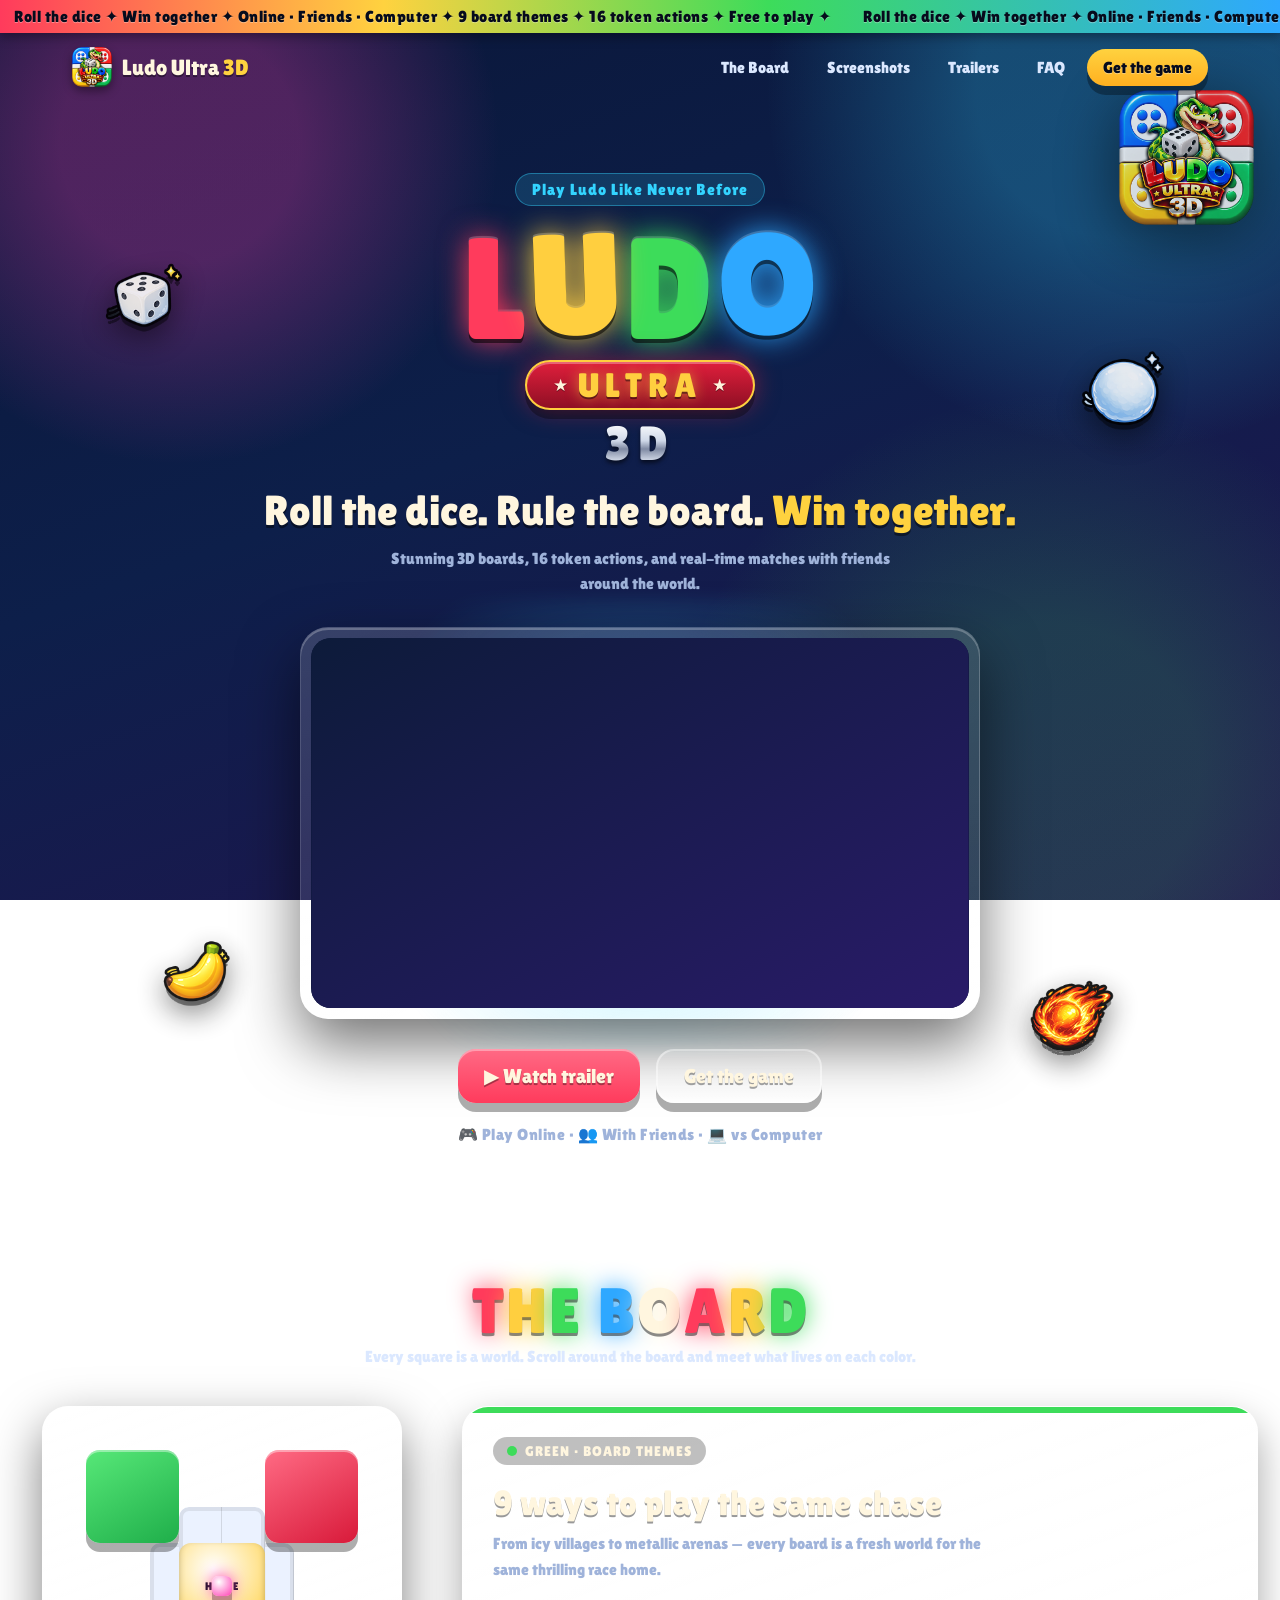
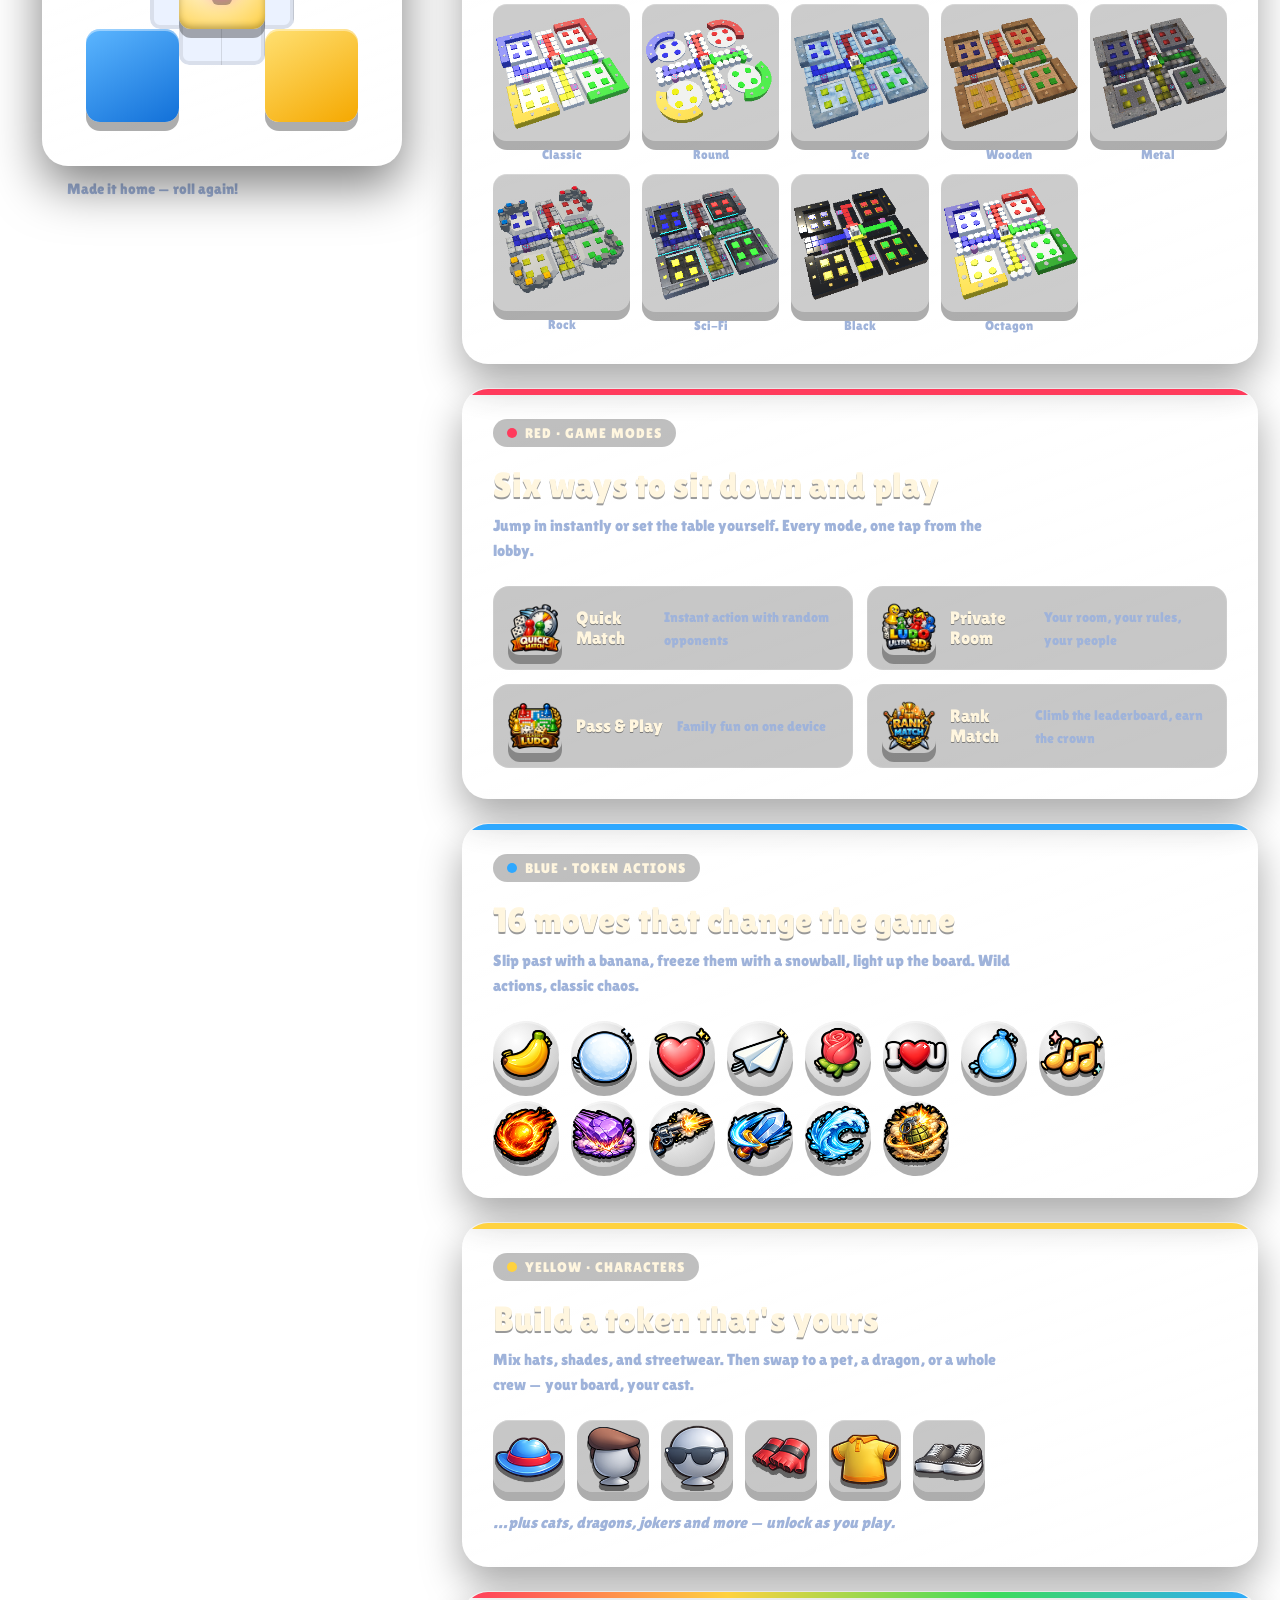
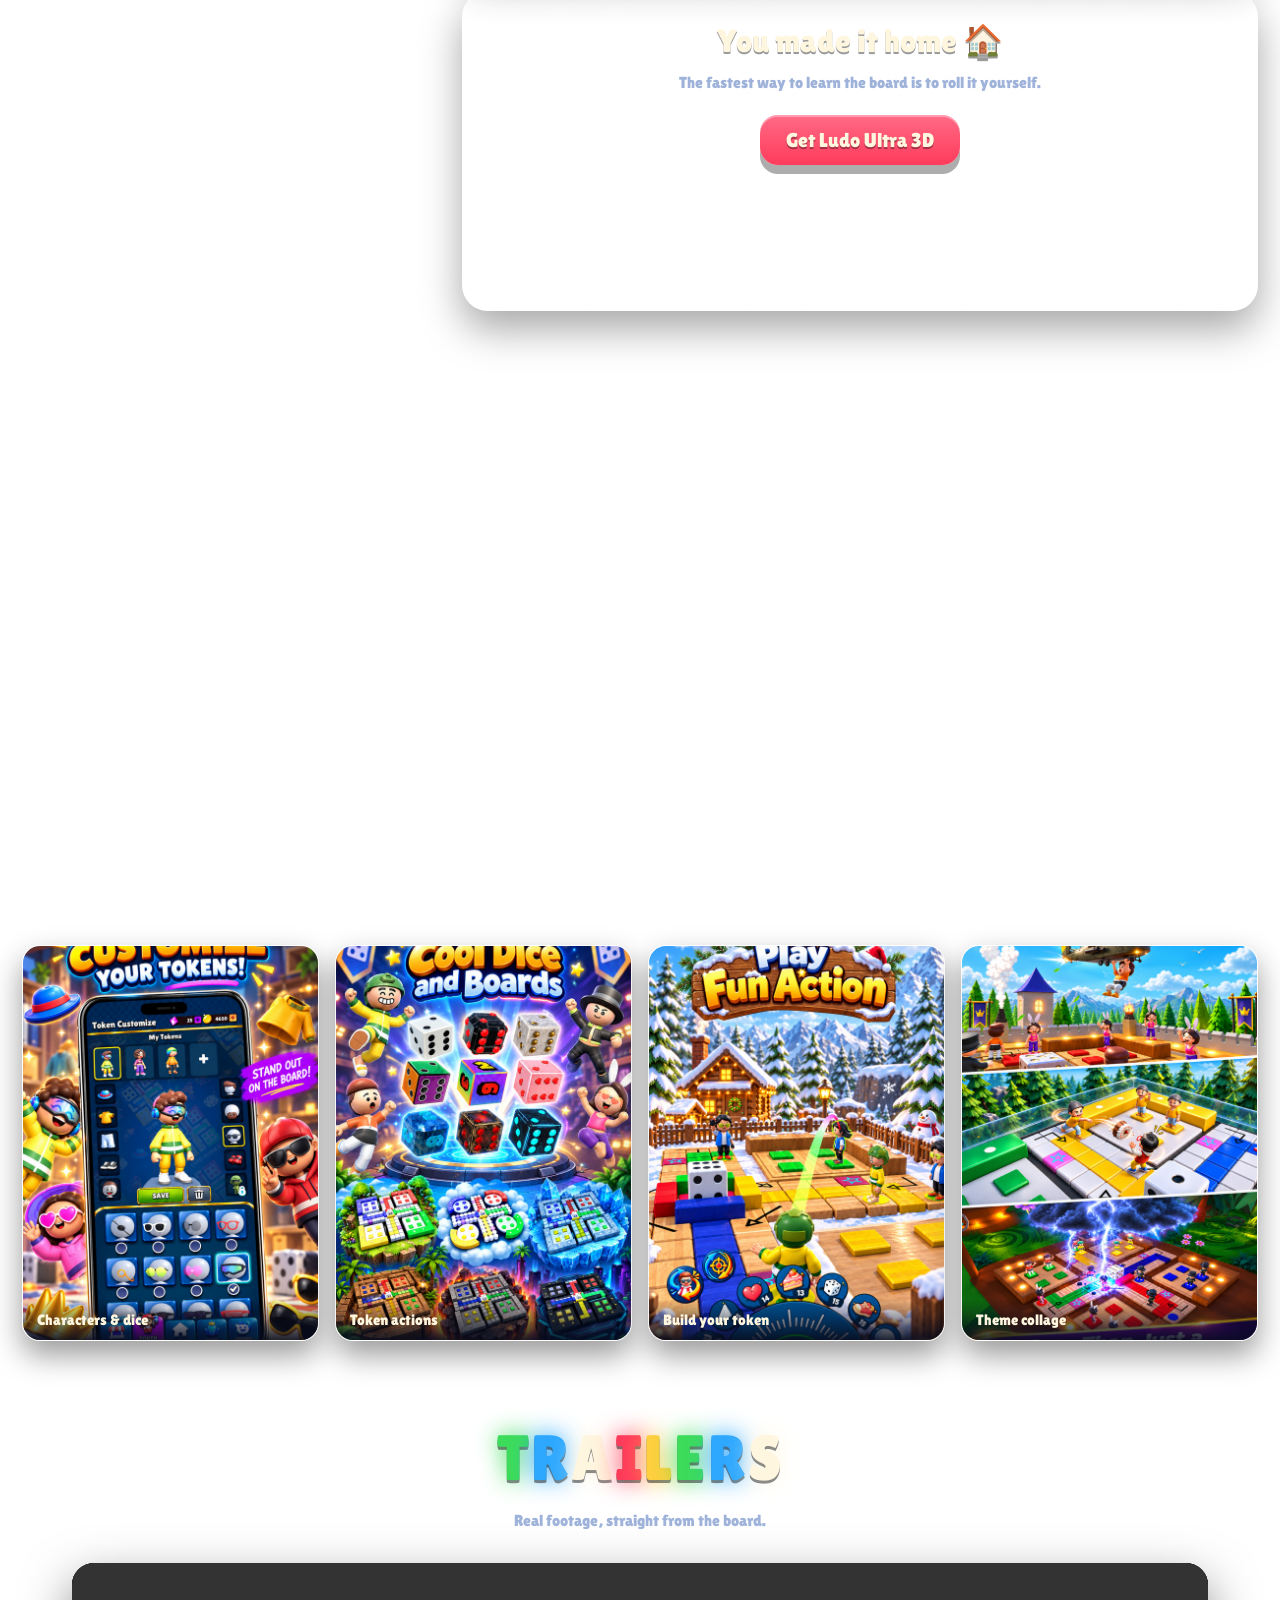
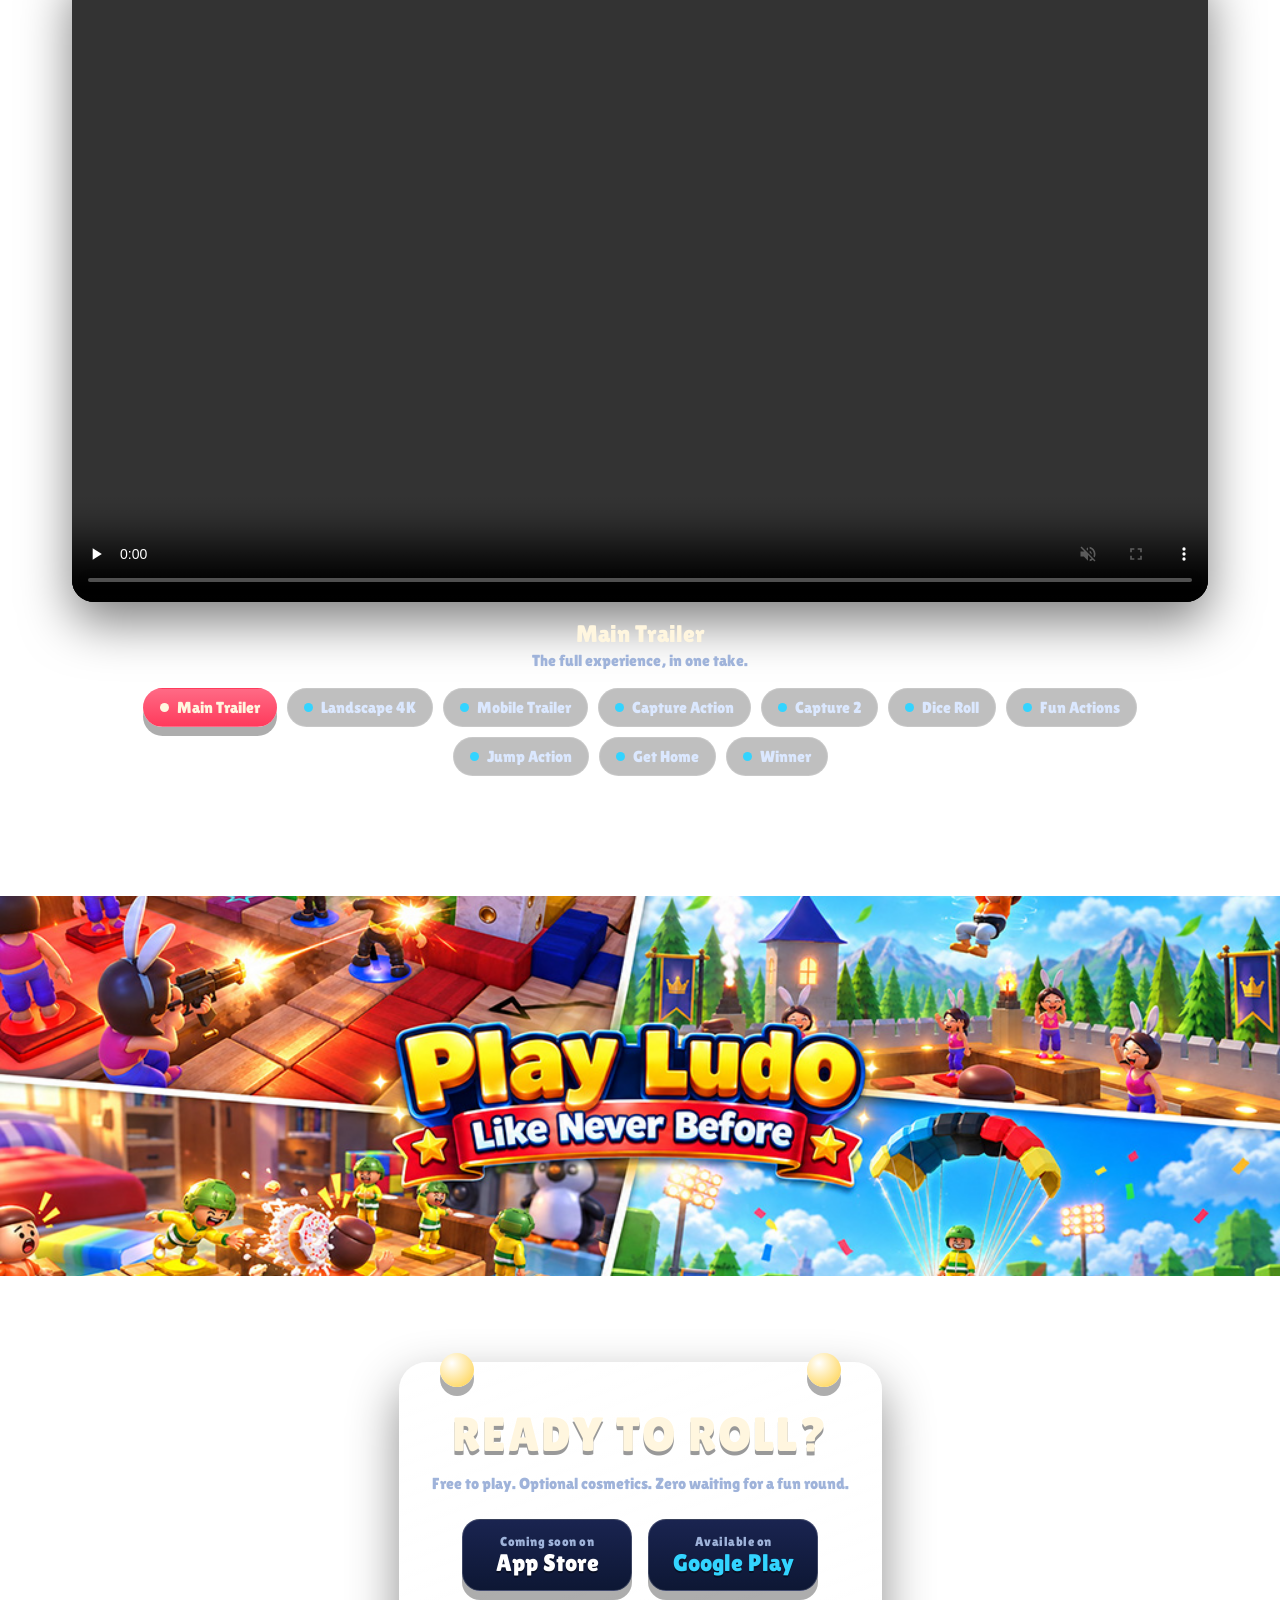
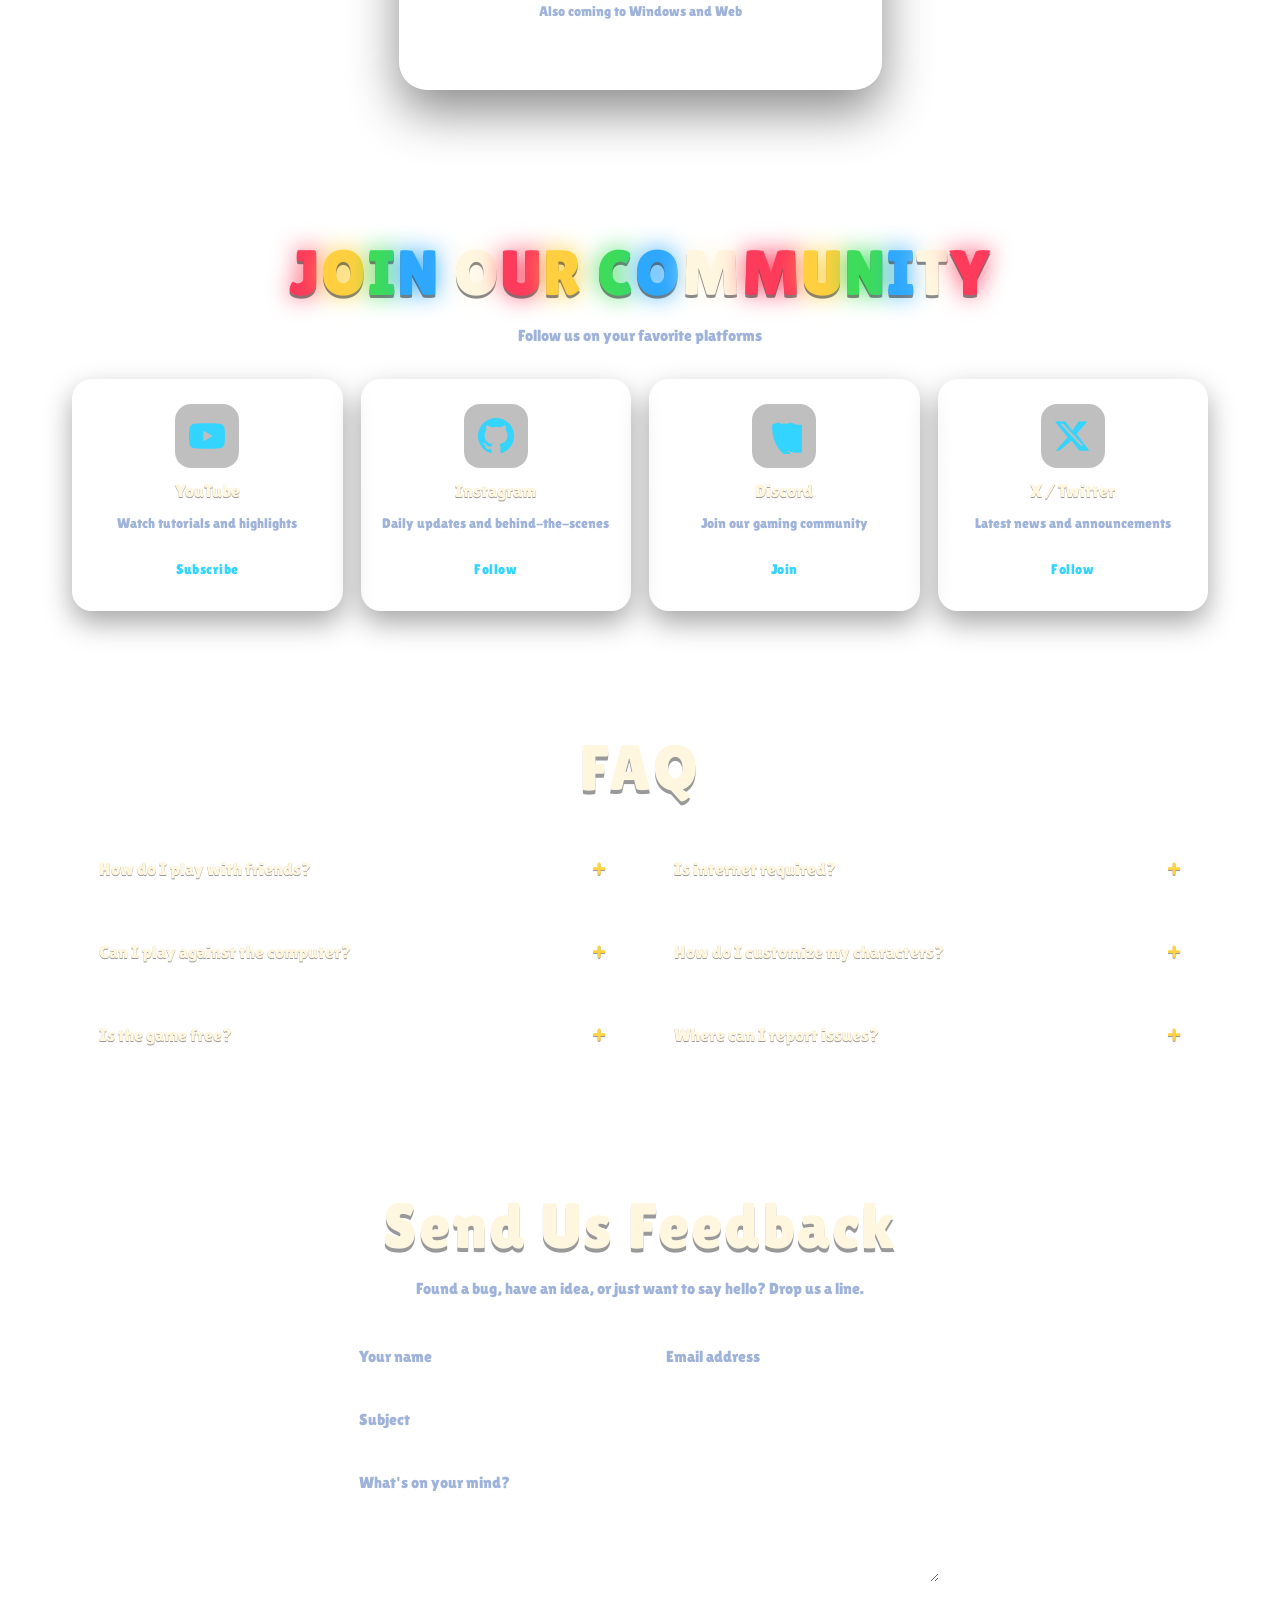
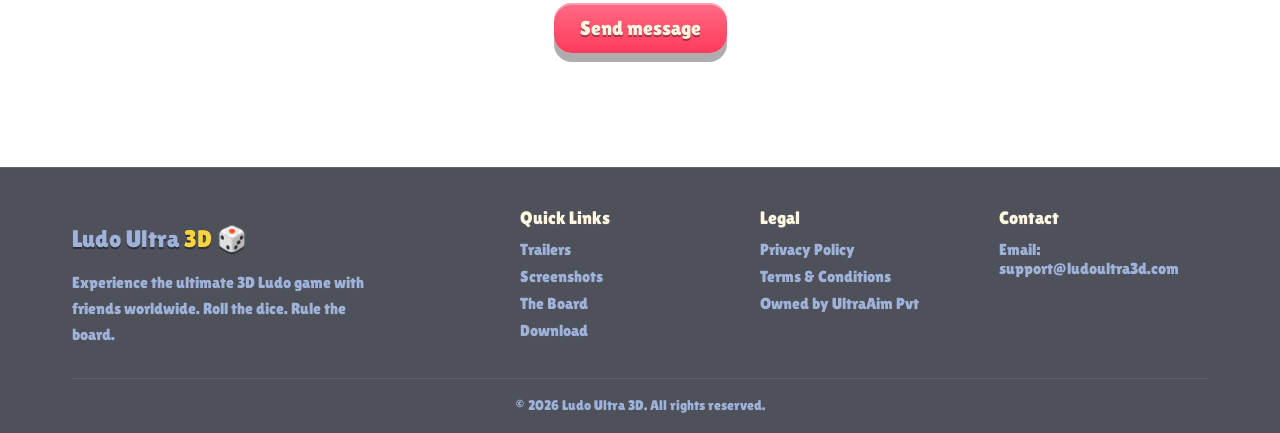
==== commit a3c18a5c: "New changes in progress" ====
--- a/index.html
+++ b/index.html
@@ -3,523 +3,369 @@
 <head>
     <meta charset="UTF-8">
     <meta name="viewport" content="width=device-width, initial-scale=1.0">
-    <meta name="description" content="Ludo Ultra 3D - The classic Ludo experience, reimagined in a stunning 3D world. Play online with friends, challenge the computer, and dominate the leaderboard!">
-    <meta name="theme-color" content="#1a1f3a">
-    <title>Ludo Ultra 3D - Play the Ultimate 3D Ludo Game</title>
+    <meta name="description" content="Ludo Ultra 3D — Roll the dice, rule the board. Play online with friends, challenge the computer, and climb the leaderboard in a stunning 3D world.">
+    <meta name="theme-color" content="#0a1638">
+    <title>Ludo Ultra 3D — Roll. Move. Win Together!</title>
+    <link rel="icon" type="image/png" href="assets/images/Ludo%20Ultra%20App%20Icon%20512.png">
     <link rel="stylesheet" href="styles.css">
 </head>
-
-
-<body class="light-heading">
+<body>
+
+    <!-- Ticker -->
+    <div class="ticker" aria-hidden="true">
+        <div class="ticker-track">
+            <span>Roll the dice ✦ Win together ✦ Online · Friends · Computer ✦ 9 board themes ✦ 16 token actions ✦ Free to play ✦&nbsp;</span>
+            <span>Roll the dice ✦ Win together ✦ Online · Friends · Computer ✦ 9 board themes ✦ 16 token actions ✦ Free to play ✦&nbsp;</span>
+        </div>
+    </div>
+
     <!-- Navigation -->
     <nav class="navbar">
         <div class="nav-container">
-            <div class="logo">
-                <img class="logo-img" src="assets/images/Ludo%20Icon%20v1.png" alt="Ludo Ultra 3D logo">
-                <span class="logo-text">Ludo Ultra 3D</span>
-            </div>
-            <button class="menu-toggle" id="menuToggle">
-                <span></span>
-                <span></span>
-                <span></span>
+            <a class="logo" href="#hero">
+                <img class="logo-img" src="assets/images/Ludo%20Ultra%20App%20Icon%20512.png" alt="Ludo Ultra 3D logo">
+                <span class="logo-text">Ludo Ultra <b>3D</b></span>
+            </a>
+            <button class="menu-toggle" id="menuToggle" aria-label="Open menu">
+                <span></span><span></span><span></span>
             </button>
             <ul class="nav-links" id="navLinks">
+                <li><a href="#board">The Board</a></li>
+                <li><a href="#screenshots">Screenshots</a></li>
                 <li><a href="#trailers">Trailers</a></li>
-                <li><a href="#features">Features</a></li>
-                <li><a href="#modes">Game Modes</a></li>
-                <li><a href="#gallery">Gallery</a></li>
-                <li><a href="#download">Download</a></li>
+                <li><a href="#faq">FAQ</a></li>
+                <li><a href="#download" class="nav-cta">Get the game</a></li>
             </ul>
         </div>
     </nav>
 
-    <!-- Hero Section -->
+    <!-- Hero -->
     <section class="hero" id="hero">
-        <div class="hero-video-container">
-            <video 
-                class="hero-video" 
-                id="heroVideo"
-                autoplay 
-                muted 
-                loop 
-                playsinline
-                poster="data:image/svg+xml,%3Csvg xmlns='http://www.w3.org/2000/svg' viewBox='0 0 1920 1080'%3E%3Cdefs%3E%3ClinearGradient id='grad' x1='0%25' y1='0%25' x2='100%25' y2='100%25'%3E%3Cstop offset='0%25' style='stop-color:%230d1b3a;stop-opacity:1' /%3E%3Cstop offset='50%25' style='stop-color:%231a2a4a;stop-opacity:1' /%3E%3Cstop offset='100%25' style='stop-color:%23152a52;stop-opacity:1' /%3E%3C/linearGradient%3E%3C/defs%3E%3Crect fill='url(%23grad)' width='1920' height='1080'/%3E%3C/svg%3E">
-                <source src="assets/videos/Ludo Ultra 3D Landscape Simple Trailer v3 - 720p.mp4" type="video/mp4">
-            </video>
-            <div class="hero-overlay"></div>
-        </div>
-
-        <div class="hero-content">
-            <div class="hero-inner">
-                <img class="hero-logo" src="assets/images/Ludo%20Icon%20v1.png" alt="Ludo Ultra 3D logo">
-                <h1 class="hero-title">Ludo Ultra 3D</h1>
-                <p class="hero-tagline">Roll the dice. Rule the board.</p>
-                <p class="hero-subtitle">The classic Ludo experience, reimagined in a stunning 3D world.</p>
-                <div class="hero-ctas">
-                    <button class="cta-primary" id="playTrailerBtn">▶ Watch Trailer</button>
-                    <button class="cta-secondary" href="#download">Download Now</button>
-                </div>
-                <p class="hero-feature">🎮 Play Online • 👥 With Friends • 💻 vs Computer</p>
-            </div>
-        </div>
-    </section>
-
-    <!-- Featured Trailers Section -->
+        <div class="hero-tokens" aria-hidden="true">
+            <img class="float f1" src="assets/images/TokenFunActions/Icon_TokenFunActions_Dice.png" alt="">
+            <img class="float f2" src="assets/images/TokenFunActions/Icon_TokenFunActions_Snowball.png" alt="">
+            <img class="float f3" src="assets/images/TokenFunActions/Icon_TokenFunActions_Banana.png" alt="">
+            <img class="float f4" src="assets/images/TokenActions/Icon_TokenActions_Fire_Ball.png" alt="">
+        </div>
+
+        <div class="hero-inner">
+            <p class="hero-kicker">Play Ludo Like Never Before</p>
+            <h1 class="hero-lockup" aria-label="Ludo Ultra 3D">
+                <span class="lockup-ludo">
+                    <span class="ch c1">L</span><span class="ch c2">U</span><span class="ch c3">D</span><span class="ch c4">O</span>
+                </span>
+                <span class="lockup-ultra" aria-hidden="true"><i>★</i><b>ULTRA</b><i>★</i></span>
+                <span class="lockup-3d" aria-hidden="true">3D</span>
+            </h1>
+            <p class="hero-tagline">Roll the dice. Rule the board. <b>Win together.</b></p>
+            <p class="hero-sub">Stunning 3D boards, 16 token actions, and real-time matches with friends around the world.</p>
+
+            <div class="hero-stage">
+                <video class="hero-video" id="heroVideo" autoplay muted loop playsinline poster="data:image/svg+xml,%3Csvg xmlns='http://www.w3.org/2000/svg' viewBox='0 0 1920 1080'%3E%3Cdefs%3E%3ClinearGradient id='g' x1='0%25' y1='0%25' x2='100%25' y2='100%25'%3E%3Cstop offset='0%25' stop-color='%230d1b3a'/%3E%3Cstop offset='100%25' stop-color='%23291b68'/%3E%3C/linearGradient%3E%3C/defs%3E%3Crect fill='url(%23g)' width='1920' height='1080'/%3E%3C/svg%3E">
+                    <source src="assets/videos/Ludo Ultra 3D Landscape Simple Trailer v3 - 720p.mp4" type="video/mp4">
+                </video>
+                <div class="stage-glow"></div>
+            </div>
+
+            <div class="hero-ctas">
+                <button class="dice-btn" id="playTrailerBtn">▶ Watch trailer</button>
+                <a class="dice-btn ghost" href="#download">Get the game</a>
+            </div>
+            <p class="hero-note">🎮 Play Online · 👥 With Friends · 💻 vs Computer</p>
+        </div>
+    </section>
+
+    <!-- Icon watermark -->
+    <div class="icon-watermark" aria-hidden="true">
+        <img src="assets/images/Ludo%20Ultra%20App%20Icon%20512.png" alt="">
+    </div>
+
+    <!-- THE BOARD — sticky board + four rooms -->
+    <section class="board-journey" id="board">
+        <div class="journey-head">
+            <h2 class="chunky" data-reveal><span class="ch c1">T</span><span class="ch c2">H</span><span class="ch c3">E</span> <span class="ch c4">B</span><span class="ch c5">O</span><span class="ch c1">A</span><span class="ch c2">R</span><span class="ch c3">D</span></h2>
+            <p data-reveal>Every square is a world. Scroll around the board and meet what lives on each color.</p>
+        </div>
+
+        <div class="journey">
+            <div class="board-sticky">
+                <div class="board" id="ludoBoard" aria-hidden="true">
+                    <div class="cross-h"></div>
+                    <div class="cross-v"></div>
+                    <div class="home home-g tl" data-room="rooms-green"></div>
+                    <div class="home home-r tr" data-room="rooms-green"></div>
+                    <div class="home home-b bl" data-room="rooms-green"></div>
+                    <div class="home home-y br" data-room="rooms-green"></div>
+                    <div class="center-goal"><span>HOME</span></div>
+                    <div class="token" id="boardToken"></div>
+                </div>
+                <p class="board-hint" id="boardHint">Your token starts here — scroll to travel the board</p>
+            </div>
+
+            <div class="rooms">
+                <article class="room room-green" id="rooms-green" data-room-index="0">
+                    <div class="room-chip"><i></i> GREEN · BOARD THEMES</div>
+                    <h3>9 ways to play the same chase</h3>
+                    <p>From icy villages to metallic arenas — every board is a fresh world for the same thrilling race home.</p>
+                    <div class="board-themes">
+                        <figure class="bt"><img src="assets/images/Icon_Board/Icon_Model_LudoBoard%200%20Default.png" alt="Default board"><figcaption>Classic</figcaption></figure>
+                        <figure class="bt"><img src="assets/images/Icon_Board/Icon_Model_LudoBoard%201%20Round.png" alt="Round board"><figcaption>Round</figcaption></figure>
+                        <figure class="bt"><img src="assets/images/Icon_Board/Icon_Model_LudoBoard%202%20Ice.png" alt="Ice board"><figcaption>Ice</figcaption></figure>
+                        <figure class="bt"><img src="assets/images/Icon_Board/Icon_Model_LudoBoard%203%20Wooden.png" alt="Wooden board"><figcaption>Wooden</figcaption></figure>
+                        <figure class="bt"><img src="assets/images/Icon_Board/Icon_Model_LudoBoard%204%20Metal.png" alt="Metal board"><figcaption>Metal</figcaption></figure>
+                        <figure class="bt"><img src="assets/images/Icon_Board/Icon_Model_LudoBoard%205%20Rock.png" alt="Rock board"><figcaption>Rock</figcaption></figure>
+                        <figure class="bt"><img src="assets/images/Icon_Board/Icon_Model_LudoBoard%206%20Scifi.png" alt="Sci-fi board"><figcaption>Sci-Fi</figcaption></figure>
+                        <figure class="bt"><img src="assets/images/Icon_Board/Icon_Model_LudoBoard%207%20Black.png" alt="Black board"><figcaption>Black</figcaption></figure>
+                        <figure class="bt"><img src="assets/images/Icon_Board/Icon_Model_LudoBoard%208%20Octagon.png" alt="Octagon board"><figcaption>Octagon</figcaption></figure>
+                    </div>
+                </article>
+
+                <article class="room room-red" id="rooms-red" data-room-index="1">
+                    <div class="room-chip"><i></i> RED · GAME MODES</div>
+                    <h3>Six ways to sit down and play</h3>
+                    <p>Jump in instantly or set the table yourself. Every mode, one tap from the lobby.</p>
+                    <div class="mode-grid">
+                        <div class="mode-card"><img src="assets/images/Game%20Modes%20Icons/GameModesIcons%20-%20Quick%20Match.png" alt="Quick Match"><h4>Quick Match</h4><p>Instant action with random opponents</p></div>
+                        <div class="mode-card"><img src="assets/images/Game%20Modes%20Icons/GameModesIcons%20-%20Ludo%20Ultra%203D.png" alt="Private Room"><h4>Private Room</h4><p>Your room, your rules, your people</p></div>
+                        <div class="mode-card"><img src="assets/images/Game%20Modes%20Icons/GameModesIcons%20-%20Classic%20Ludo.png" alt="Pass and Play"><h4>Pass &amp; Play</h4><p>Family fun on one device</p></div>
+                        <div class="mode-card"><img src="assets/images/Game%20Modes%20Icons/GameModesIcons%20-%20Rank%20Match.png" alt="Rank Match"><h4>Rank Match</h4><p>Climb the leaderboard, earn the crown</p></div>
+                    </div>
+                </article>
+
+                <article class="room room-blue" id="rooms-blue" data-room-index="2">
+                    <div class="room-chip"><i></i> BLUE · TOKEN ACTIONS</div>
+                    <h3>16 moves that change the game</h3>
+                    <p>Slip past with a banana, freeze them with a snowball, light up the board. Wild actions, classic chaos.</p>
+                    <div class="token-fun">
+                        <img src="assets/images/TokenFunActions/Icon_TokenFunActions_Banana.png" alt="Banana token action">
+                        <img src="assets/images/TokenFunActions/Icon_TokenFunActions_Snowball.png" alt="Snowball token action">
+                        <img src="assets/images/TokenFunActions/Icon_TokenFunActions_Heart.png" alt="Heart token action">
+                        <img src="assets/images/TokenFunActions/Icon_TokenFunActions_PaperPlane.png" alt="Paper plane token action">
+                        <img src="assets/images/TokenFunActions/Icon_TokenFunActions_Rose.png" alt="Rose token action">
+                        <img src="assets/images/TokenFunActions/Icon_TokenFunActions_LoveYou.png" alt="Love you token action">
+                        <img src="assets/images/TokenFunActions/Icon_TokenFunActions_WaterBalloon.png" alt="Water balloon token action">
+                        <img src="assets/images/TokenFunActions/Icon_TokenFunActions_Dance.png" alt="Dance token action">
+                    </div>
+                    <div class="token-fun token-fun--attack">
+                        <img src="assets/images/TokenActions/Icon_TokenActions_Fire_Ball.png" alt="Fireball token action">
+                        <img src="assets/images/TokenActions/Icon_TokenActions_Rock_Throw.png" alt="Rock throw token action">
+                        <img src="assets/images/TokenActions/Icon_TokenActions_Gun_Shoot.png" alt="Gun shoot token action">
+                        <img src="assets/images/TokenActions/Icon_TokenActions_Sword.png" alt="Sword token action">
+                        <img src="assets/images/TokenActions/Icon_TokenActions_Water_Splash.png" alt="Water splash token action">
+                        <img src="assets/images/TokenActions/Icon_TokenActions_Grenade.png" alt="Grenade token action">
+                    </div>
+                </article>
+
+                <article class="room room-yellow" id="rooms-yellow" data-room-index="3">
+                    <div class="room-chip"><i></i> YELLOW · CHARACTERS</div>
+                    <h3>Build a token that's yours</h3>
+                    <p>Mix hats, shades, and streetwear. Then swap to a pet, a dragon, or a whole crew — your board, your cast.</p>
+                    <div class="char-items">
+                        <img src="assets/images/Character%20Item%20Icons/Hat%20icon.png" alt="Hats">
+                        <img src="assets/images/Character%20Item%20Icons/Hairstyle%20icon.png" alt="Hairstyles">
+                        <img src="assets/images/Character%20Item%20Icons/Glasses%20icon.png" alt="Glasses">
+                        <img src="assets/images/Character%20Item%20Icons/Gloves%20icon.png" alt="Gloves">
+                        <img src="assets/images/Character%20Item%20Icons/Outwear%20icon.png" alt="Outwear">
+                        <img src="assets/images/Character%20Item%20Icons/Shoes%20icon.png" alt="Shoes">
+                    </div>
+                    <p class="room-foot">…plus cats, dragons, jokers and more — unlock as you play.</p>
+                </article>
+
+                <div class="room room-home" id="room-home" data-room-index="4">
+                    <div class="home-cta">
+                        <h3>You made it home 🏠</h3>
+                        <p>The fastest way to learn the board is to roll it yourself.</p>
+                        <a class="dice-btn" href="#download">Get Ludo Ultra 3D</a>
+                    </div>
+                </div>
+            </div>
+        </div>
+    </section>
+
+    <!-- Screenshot parade -->
+    <section class="screens" id="screenshots">
+        <div class="screens-head container">
+            <h2 class="chunky" data-reveal><span class="ch c4">S</span><span class="ch c5">T</span><span class="ch c1">R</span><span class="ch c2">A</span><span class="ch c3">I</span><span class="ch c4">G</span><span class="ch c5">H</span><span class="ch c1">T</span><span class="ch c2">S</span></h2>
+            <p data-reveal>Swipe the gallery — it's a real match, not a mockup.</p>
+        </div>
+        <div class="parade" id="parade">
+            <figure class="shot" data-reveal><img src="assets/images/tablet/tablet-1.jpg" alt="Ludo Ultra 3D main menu — Roll Play, win together" loading="lazy"><figcaption>Main menu</figcaption></figure>
+            <figure class="shot" data-reveal><img src="assets/images/tablet/tablet-2.jpg" alt="Live 4-player Ludo match in a forest world" loading="lazy"><figcaption>Live 4P match</figcaption></figure>
+            <figure class="shot" data-reveal><img src="assets/images/tablet/tablet-3.jpg" alt="Snakes and Ladders arcade mode in a stadium" loading="lazy"><figcaption>Snakes &amp; Ladders</figcaption></figure>
+            <figure class="shot" data-reveal><img src="assets/images/tablet/tablet-4.jpg" alt="Snow village board with environment gallery" loading="lazy"><figcaption>Boards &amp; environments</figcaption></figure>
+            <figure class="shot" data-reveal><img src="assets/images/tablet/tablet-5.jpg" alt="Character customization and dice tray" loading="lazy"><figcaption>Characters &amp; dice</figcaption></figure>
+            <figure class="shot" data-reveal><img src="assets/images/tablet/tablet-6.jpg" alt="Token fun actions during gameplay" loading="lazy"><figcaption>Token actions</figcaption></figure>
+            <figure class="shot" data-reveal><img src="assets/images/tablet/tablet-7.jpg" alt="Personalizing your token" loading="lazy"><figcaption>Build your token</figcaption></figure>
+            <figure class="shot" data-reveal><img src="assets/images/tablet/tablet-8.jpg" alt="Board theme collage" loading="lazy"><figcaption>Theme collage</figcaption></figure>
+        </div>
+    </section>
+
+    <!-- Trailers -->
     <section class="trailers" id="trailers">
         <div class="container">
-            <h2 class="section-title">Featured Trailers</h2>
-            
-            <div class="trailers-content">
-                <div class="main-player">
-                    <div class="video-wrapper">
-                        <video 
-                            class="main-video" 
-                            id="mainTrailer"
-                            muted
-                            controls
-                            playsinline>
-                            <source src="assets/videos/Ludo Ultra 3D Landscape Simple Trailer v3 - 720p.mp4" type="video/mp4">
-                        </video>
-                        <!-- poster="data:image/svg+xml,%3Csvg xmlns='http://www.w3.org/2000/svg' viewBox='0 0 1920 1080'%3E%3Cdefs%3E%3ClinearGradient id='grad2' x1='0%25' y1='0%25' x2='100%25' y2='100%25'%3E%3Cstop offset='0%25' style='stop-color:%23ff006e;stop-opacity:0.3' /%3E%3Cstop offset='100%25' style='stop-color:%238338ec;stop-opacity:0.3' /%3E%3C/linearGradient%3E%3C/defs%3E%3Crect fill='url(%23grad2)' width='1920' height='1080'/%3E%3Ctext x='50%25' y='50%25' font-size='72' fill='white' text-anchor='middle' dominant-baseline='middle' font-family='Arial' font-weight='bold'%3ETap to Play%3C/text%3E%3C/svg%3E"> -->
-                    </div>
-                    <div class="portrait-trailer-card">
-                        <video
-                            class="portrait-trailer-video"
-                            id="portraitTrailer"
-                            muted
-                            loop
-                            playsinline
-                            controls>
-                            <source src="assets/videos/LudoUltra Trailer - Background - 25 may_01.mp4" type="video/mp4">
-                        </video>
-                        <div class="portrait-trailer-copy">
-                            <h3>Mobile Trailer</h3>
-                            <p>Portrait preview for reels, shorts, and phone-first gameplay.</p>
-                        </div>
-                    </div>
-                </div>
-
-                <div class="trailer-thumbnails">
-                    <button class="thumbnail active" data-trailer="main">
-                        <div class="thumb-icon">🎬</div>
-                        <h3>Main Trailer</h3>
-                    </button>
-                    <button class="thumbnail" data-trailer="gameplay">
-                        <div class="thumb-icon">🎮</div>
-                        <h3>Capture Action</h3>
-                    </button>
-                    <button class="thumbnail" data-trailer="portrait">
-                        <div class="thumb-icon">📱</div>
-                        <h3>Portrait Trailer</h3>
-                    </button>
-                    <button class="thumbnail" data-trailer="multiplayer">
-                        <div class="thumb-icon">👥</div>
-                        <h3>Overview</h3>
-                    </button>
-                    <button class="thumbnail" data-trailer="characters">
-                        <div class="thumb-icon">🎭</div>
-                        <h3>Character Custom</h3>
-                    </button>
-                    <button class="thumbnail" data-trailer="tokens">
-                        <div class="thumb-icon">✨</div>
-                        <h3>Fun Action</h3>
-                    </button>
-                    <button class="thumbnail" data-trailer="boards">
-                        <div class="thumb-icon">🌍</div>
-                        <h3>Landscape Full</h3>
-                    </button>
-                    <button class="thumbnail" data-trailer="dice">
-                        <div class="thumb-icon"><img src="assets/images/TokenFunActions/Icon_TokenFunActions_Dice.png" alt=""></div>
-                        <h3>Dice Roll</h3>
-                    </button>
-                    <button class="thumbnail" data-trailer="jump">
-                        <div class="thumb-icon"><img src="assets/images/TokenFunActions/Icon_TokenFunActions_PaperPlane.png" alt=""></div>
-                        <h3>Jump Action</h3>
-                    </button>
-                    <button class="thumbnail" data-trailer="capture2">
-                        <div class="thumb-icon"><img src="assets/images/TokenActions/Icon_TokenActions_Gun_Shoot.png" alt=""></div>
-                        <h3>Capture 2</h3>
-                    </button>
-                    <button class="thumbnail" data-trailer="home">
-                        <div class="thumb-icon"><img src="assets/images/Icon_Board/Icon_Model_LudoBoard%200%20Default.png" alt=""></div>
-                        <h3>Get Home</h3>
-                    </button>
-                    <button class="thumbnail" data-trailer="winner">
-                        <div class="thumb-icon"><img src="assets/images/Game%20Modes%20Icons/GameModesIcons%20-%20Rank%20Match.png" alt=""></div>
-                        <h3>Winner</h3>
-                    </button>
-                </div>
-            </div>
-        </div>
-    </section>
-
-    <!-- Game Features Section -->
-    <section class="features" id="features">
-        <div class="container">
-            <h2 class="section-title">Amazing Features</h2>
-            <div class="features-grid">
-                <div class="feature-card">
-                    <div class="feature-icon"></div>
-                    <h3>Online Multiplayer</h3>
-                    <p>Play with players around the world in real-time matches</p>
-                </div>
-                <div class="feature-card">
-                    <div class="feature-icon"></div>
-                    <h3>Play with Friends</h3>
-                    <p>Challenge your friends and dominate the board together</p>
-                </div>
-                <div class="feature-card">
-                    <div class="feature-icon"></div>
-                    <h3>Play vs Computer</h3>
-                    <p>Test your skills against intelligent AI opponents</p>
-                </div>
-                <div class="feature-card">
-                    <div class="feature-icon"></div>
-                    <h3>Pass & Play</h3>
-                    <p>Local multiplayer mode perfect for family fun</p>
-                </div>
-                <div class="feature-card">
-                    <div class="feature-icon"></div>
-                    <h3>Character Customization</h3>
-                    <p>Personalize your pieces with unique character designs</p>
-                </div>
-                <div class="feature-card">
-                    <div class="feature-icon"></div>
-                    <h3>Token Actions</h3>
-                    <p>Unlock special powers to turn the game around</p>
-                </div>
-                <div class="feature-card">
-                    <div class="feature-icon"></div>
-                    <h3>Leaderboard</h3>
-                    <p>Climb the ranks and prove you're the ultimate Ludo master</p>
-                </div>
-                <div class="feature-card">
-                    <div class="feature-icon"></div>
-                    <h3>Rewards & Quests</h3>
-                    <p>Earn rewards by completing daily quests and challenges</p>
-                </div>
-            </div>
-        </div>
-    </section>
-
-    <!-- Game Modes Section -->
-    <section class="modes" id="modes">
-        <div class="container">
-            <h2 class="section-title">Game Modes</h2>
-            <div class="modes-grid">
-                <div class="mode-card">
-                    <div class="mode-icon"></div>
-                    <h3>Quick Match</h3>
-                    <p>Jump into instant action with random opponents</p>
-                </div>
-                <div class="mode-card">
-                    <div class="mode-icon"></div>
-                    <h3>Private Room</h3>
-                    <p>Create your own room with custom settings</p>
-                </div>
-                <div class="mode-card">
-                    <div class="mode-icon"></div>
-                    <h3>Join Room</h3>
-                    <p>Enter friends' rooms using a room code</p>
-                </div>
-                <div class="mode-card">
-                    <div class="mode-icon"></div>
-                    <h3>Play with Friends</h3>
-                    <p>Challenge specific friends from your contacts</p>
-                </div>
-                <div class="mode-card">
-                    <div class="mode-icon"></div>
-                    <h3>Play with Computer</h3>
-                    <p>Sharpen your skills against AI opponents</p>
-                </div>
-                <div class="mode-card">
-                    <div class="mode-icon"></div>
-                    <h3>Pass & Play</h3>
-                    <p>Play locally by passing the device between players</p>
-                </div>
-            </div>
-        </div>
-    </section>
-
-    <!-- Board Themes Section -->
-    <section class="boards" id="boards">
-        <div class="container">
-            <h2 class="section-title">Board Themes</h2>
-            <div class="boards-grid">
-                <div class="board-card">
-                    <div class="board-image"></div>
-                    <h3>Forest Theme</h3>
-                    <p>Immerse yourself in nature's beauty with lush green aesthetics</p>
-                </div>
-                <div class="board-card">
-                    <div class="board-image"></div>
-                    <h3>Sunny Beach</h3>
-                    <p>Relax and play under the tropical sun with vibrant beach vibes</p>
-                </div>
-                <div class="board-card">
-                    <div class="board-image"></div>
-                    <h3>Sky World</h3>
-                    <p>Soar through the clouds in this celestial gaming paradise</p>
-                </div>
-                <div class="board-card">
-                    <div class="board-image"></div>
-                    <h3>Future Tech</h3>
-                    <p>Experience gaming in a futuristic high-tech environment</p>
-                </div>
-            </div>
-        </div>
-    </section>
-
-    <!-- Character Showcase Section -->
-    <section class="characters" id="characters">
-        <div class="container">
-            <h2 class="section-title">Character Showcase</h2>
-            <div class="characters-gallery">
-                <div class="character-card">
-                    <div class="character-image"></div>
-                    <h3>Wizard</h3>
-                    <p>Mystical and powerful, with magical abilities</p>
-                </div>
-                <div class="character-card">
-                    <div class="character-image"></div>
-                    <h3>Hero</h3>
-                    <p>Bold and fearless, ready to conquer any challenge</p>
-                </div>
-                <div class="character-card">
-                    <div class="character-image"></div>
-                    <h3>Vampire</h3>
-                    <p>Dark and mysterious with supernatural charm</p>
-                </div>
-                <div class="character-card">
-                    <div class="character-image"></div>
-                    <h3>Jester</h3>
-                    <p>Playful and unpredictable, keeping things fun</p>
-                </div>
-                <div class="character-card">
-                    <div class="character-image"></div>
-                    <h3>Dragon</h3>
-                    <p>Legendary and majestic, master of all terrains</p>
-                </div>
-                <div class="character-card">
-                    <div class="character-image"></div>
-                    <h3>Fairy</h3>
-                    <p>Magical and graceful, brings good fortune</p>
-                </div>
-            </div>
-        </div>
-    </section>
-
-    <!-- Token Actions Section -->
-    <section class="tokens" id="tokens">
-        <div class="container">
-            <h2 class="section-title">Token Actions</h2>
-            <p class="section-subtitle">Unlock special powers to change the game</p>
-            <div class="tokens-grid">
-                <div class="token-item">
-                    <div class="token-icon"></div>
-                    <h4>Banana</h4>
-                    <p>Slip past obstacles with speed</p>
-                </div>
-                <div class="token-item">
-                    <div class="token-icon"></div>
-                    <h4>Snowball</h4>
-                    <p>Freeze opponents temporarily</p>
-                </div>
-                <div class="token-item">
-                    <div class="token-icon"></div>
-                    <h4>Cake</h4>
-                    <p>Gain extra moves and bonuses</p>
-                </div>
-                <div class="token-item">
-                    <div class="token-icon"></div>
-                    <h4>Heart</h4>
-                    <p>Heal and protect your pieces</p>
-                </div>
-                <div class="token-item">
-                    <div class="token-icon"></div>
-                    <h4>Fireball</h4>
-                    <p>Blast through the board with power</p>
-                </div>
-                <div class="token-item">
-                    <div class="token-icon"></div>
-                    <h4>Rock</h4>
-                    <p>Crush down barriers and blocks</p>
-                </div>
-            </div>
-        </div>
-    </section>
-
-    <!-- Gallery Section -->
-    <section class="gallery" id="gallery">
-        <div class="container">
-            <h2 class="section-title">Gallery</h2>
-            <div class="gallery-grid">
-                <div class="gallery-item">
-                    <div class="gallery-image"></div>
-                    <p>Phone Screenshot 2</p>
-                </div>
-                <div class="gallery-item">
-                    <div class="gallery-image"></div>
-                    <p>Phone Screenshot 3</p>
-                </div>
-                <div class="gallery-item">
-                    <div class="gallery-image"></div>
-                    <p>Phone Screenshot 4</p>
-                </div>
-                <div class="gallery-item">
-                    <div class="gallery-image"></div>
-                    <p>Phone Screenshot 5</p>
-                </div>
-                <div class="gallery-item">
-                    <div class="gallery-image"></div>
-                    <p>Phone Screenshot 6</p>
-                </div>
-                <div class="gallery-item">
-                    <div class="gallery-image"></div>
-                    <p>Phone Screenshot 7</p>
-                </div>
-            </div>
-        </div>
-    </section>
-
-    <!-- Social Media Section -->
-    <section class="social" id="social">
-        <div class="container">
-            <h2 class="section-title">Join Our Community</h2>
-            <p class="section-subtitle">Follow us on your favorite platforms</p>
-            <div class="social-grid">
-                <a href="#" class="social-card" target="_blank">
-                    <div class="social-icon"><img src="https://img.icons8.com/color/96/youtube-play.png" alt="YouTube icon"></div>
+            <h2 class="chunky" data-reveal><span class="ch c3">T</span><span class="ch c4">R</span><span class="ch c5">A</span><span class="ch c1">I</span><span class="ch c2">L</span><span class="ch c3">E</span><span class="ch c4">R</span><span class="ch c5">S</span></h2>
+            <p class="section-sub" data-reveal>Real footage, straight from the board.</p>
+
+            <div class="trailer-wrap">
+                <div class="video-wrapper" id="mainPlayer">
+                    <video class="main-video" id="mainTrailer" muted controls playsinline preload="none">
+                        <source src="assets/videos/Ludo Ultra 3D Landscape Simple Trailer v3 - 720p.mp4" type="video/mp4">
+                    </video>
+                </div>
+                <div class="trailer-caption">
+                    <h3 id="trailerTitle">Main Trailer</h3>
+                    <p id="trailerDesc">The full experience, in one take.</p>
+                </div>
+                <div class="trailer-thumbs" id="trailerThumbs"></div>
+            </div>
+        </div>
+    </section>
+
+    <!-- Download Banner -->
+    <section class="download-banner-section" aria-hidden="true">
+        <img src="assets/images/Ludo%20Ultra%20Banner.jpg" alt="">
+    </section>
+
+    <!-- Download CTA -->
+    <section class="download" id="download">
+        <div class="sign" data-reveal>
+            <h2 class="chunky">READY TO ROLL?</h2>
+            <p>Free to play. Optional cosmetics. Zero waiting for a fun round.</p>
+            <div class="store-buttons">
+                <a href="#" class="store-btn apple" title="Coming soon">
+                    <span class="store-kicker">Coming soon on</span>
+                    <span class="store-name">App Store</span>
+                </a>
+                <a href="#" class="store-btn google" title="Available">
+                    <span class="store-kicker">Available on</span>
+                    <span class="store-name">Google Play</span>
+                </a>
+            </div>
+            <p class="store-note">Also coming to Windows and Web</p>
+        </div>
+    </section>
+
+    <!-- Join Our Community -->
+    <section class="community" id="community">
+        <div class="container">
+            <h2 class="chunky" data-reveal><span class="ch c1">J</span><span class="ch c2">O</span><span class="ch c3">I</span><span class="ch c4">N</span> <span class="ch c5">O</span><span class="ch c1">U</span><span class="ch c2">R</span> <span class="ch c3">C</span><span class="ch c4">O</span><span class="ch c5">M</span><span class="ch c1">M</span><span class="ch c2">U</span><span class="ch c3">N</span><span class="ch c4">I</span><span class="ch c5">T</span><span class="ch c1">Y</span></h2>
+            <p class="section-sub" data-reveal>Follow us on your favorite platforms</p>
+            <div class="community-grid">
+                <a class="community-card" href="#" target="_blank" rel="noopener noreferrer" data-reveal>
+                    <div class="community-icon">
+                        <svg viewBox="0 0 24 24" fill="currentColor"><path d="M23.498 6.186a3.016 3.016 0 0 0-2.122-2.136C19.505 3.545 12 3.545 12 3.545s-7.505 0-9.377.505A3.017 3.017 0 0 0 .502 6.186C0 8.07 0 12 0 12s0 3.93.502 5.814a3.016 3.016 0 0 0 2.122 2.136c1.871.505 9.376.505 9.376.505s7.505 0 9.377-.505a3.015 3.015 0 0 0 2.122-2.136C24 15.93 24 12 24 12s0-3.93-.502-5.814zM9.545 15.568V8.432L15.818 12l-6.273 3.568z"/></svg>
+                    </div>
                     <h3>YouTube</h3>
                     <p>Watch tutorials and highlights</p>
-                    <h3 class="social-btn">Subscribe</h3>
-                </a>
-                <a href="#" class="social-card" target="_blank">
-                    <div class="social-icon"><img src="https://img.icons8.com/color/96/instagram-new.png" alt="Instagram icon"></div>
+                    <span class="community-btn">Subscribe</span>
+                </a>
+                <a class="community-card" href="#" target="_blank" rel="noopener noreferrer" data-reveal>
+                    <div class="community-icon">
+                        <svg viewBox="0 0 24 24" fill="currentColor"><path d="M12 0C5.372 0 0 5.373 0 12c0 5.302 3.438 9.8 8.207 11.387.6.111.82-.26.82-.577 0-.285-.01-1.04-.015-2.04-3.338.724-4.042-1.61-4.042-1.61-.546-1.387-1.333-1.756-1.333-1.756-1.089-.745.083-.729.083-.729 1.205.084 1.839 1.237 1.839 1.237 1.07 1.834 2.807 1.304 3.492.997.107-.775.418-1.305.762-1.604-2.665-.305-5.467-1.334-5.467-5.931 0-1.311.469-2.381 1.236-3.221-.124-.303-.535-1.524.117-3.176 0 0 1.008-.322 3.301 1.23.957-.266 1.983-.399 3.003-.404 1.02.005 2.047.138 3.006.404 2.291-1.552 3.297-1.23 3.297-1.23.653 1.653.242 2.874.118 3.176.77.84 1.235 1.911 1.235 3.221 0 4.609-2.807 5.624-5.479 5.921.43.372.823 1.102.823 2.222 0 1.604-.015 2.896-.015 3.286 0 .319.217.694.825.576C20.565 21.795 24 17.295 24 12c0-6.627-5.373-12-12-12z"/></svg>
+                    </div>
                     <h3>Instagram</h3>
                     <p>Daily updates and behind-the-scenes</p>
-                    <h3 class="social-btn">Follow</h3>
-                </a>
-                <a href="#" class="social-card" target="_blank">
-                    <div class="social-icon"><img src="https://img.icons8.com/color/96/discord-logo.png" alt="Discord icon"></div>
+                    <span class="community-btn">Follow</span>
+                </a>
+                <a class="community-card" href="#" target="_blank" rel="noopener noreferrer" data-reveal>
+                    <div class="community-icon">
+                        <svg viewBox="0 0 24 24" fill="currentColor"><path d="M20.317 4.492c-1.53-.742-3.17-1.279-4.885-1.514a.05.05 0 0 0-.052.025c-.141.25-.297.577-.406.835a18.816 18.816 0 0 0-5.487 0c-.11-.258-.266-.585-.407-.835a.052.052 0 0 0-.052-.025c-1.714.235-3.354.772-4.884 1.515a.05.05 0 0 0-.024.044c-.645 9.61 4.26 19.005 10.981 21.21a.052.052 0 0 0 .056-.02c.408-.785.763-1.612 1.063-2.565a.05.05 0 0 0-.041-.06 13.46 13.46 0 0 1-1.871-.892.05.05 0 0 1-.005-.083c.126-.093.252-.19.372-.287a.05.05 0 0 1 .052-.007c3.928 1.793 8.18 1.793 12.062 0a.05.05 0 0 1 .053.007c.12.098.246.195.372.288a.05.05 0 0 1-.004.083c-.598.368-1.219.663-1.871.892a.05.05 0 0 0-.041.06c.3.953.655 1.78 1.063 2.565a.05.05 0 0 0 .056.019c6.728-2.204 11.635-11.586 10.979-21.207a.05.05 0 0 0-.025-.043z"/></svg>
+                    </div>
                     <h3>Discord</h3>
                     <p>Join our gaming community</p>
-                    <h3 class="social-btn">Join</h3>
-                </a>
-                <a href="#" class="social-card" target="_blank">
-                    <div class="social-icon"><img src="https://img.icons8.com/color/96/twitterx--v1.png" alt="X icon"></div>
+                    <span class="community-btn">Join</span>
+                </a>
+                <a class="community-card" href="#" target="_blank" rel="noopener noreferrer" data-reveal>
+                    <div class="community-icon">
+                        <svg viewBox="0 0 24 24" fill="currentColor"><path d="M18.244 2.25h3.308l-7.227 8.26 8.502 11.24h-6.657l-5.214-6.817L2.88 21.75H.576l7.732-8.835L0 2.25h6.826l4.722 6.245L15.744 2.25zM17.007 18.386h1.83L5.456 3.75H3.42L17.007 18.386z"/></svg>
+                    </div>
                     <h3>X / Twitter</h3>
                     <p>Latest news and announcements</p>
-                    <h3 class="social-btn">Follow</h3>
-                </a>
-            </div>
-        </div>
-    </section>
-
-    <!-- FAQ Section -->
+                    <span class="community-btn">Follow</span>
+                </a>
+            </div>
+        </div>
+    </section>
+
+    <!-- FAQ -->
     <section class="faq" id="faq">
         <div class="container">
-            <h2 class="section-title">Frequently Asked Questions</h2>
+            <h2 class="chunky" data-reveal>FAQ</h2>
             <div class="faq-grid">
-                <div class="faq-item">
-                    <h3>How do I play with friends?</h3>
-                    <p>Create a private room, share the room code with your friends, and they can join instantly. You can also challenge specific friends from your contact list.</p>
-                </div>
-                <div class="faq-item">
-                    <h3>Is internet required?</h3>
-                    <p>Internet is required for online multiplayer modes. However, you can play locally using the Pass & Play mode without an internet connection.</p>
-                </div>
-                <div class="faq-item">
-                    <h3>Can I play against the computer?</h3>
-                    <p>Yes! We offer AI opponents with adjustable difficulty levels. Play as many games as you want to hone your skills.</p>
-                </div>
-                <div class="faq-item">
-                    <h3>How do I customize my characters?</h3>
-                    <p>Visit the character customization section in your profile. Unlock new characters through gameplay, achievements, and the in-game store.</p>
-                </div>
-                <div class="faq-item">
-                    <h3>Is the game free?</h3>
-                    <p>Yes! Ludo Ultra 3D is completely free to play with optional in-game purchases for cosmetics and battle pass items.</p>
-                </div>
-                <div class="faq-item">
-                    <h3>Where can I report issues?</h3>
-                    <p>Contact our support team through the in-game help menu or email us at support@ludoultra3d.com</p>
-                </div>
-            </div>
-        </div>
-    </section>
-
-    <!-- Download / CTA Section -->
-    <section class="download" id="download">
-        <div class="container">
-            <h2 class="section-title">Ready to Play?</h2>
-            <p class="section-subtitle">Download Ludo Ultra 3D today and join millions of players</p>
-            <div class="download-buttons">
-                <a href="#" class="download-btn app-store">
-                    <!-- <span class="store-icon">🍎</span> -->
-                    <img class="store-icon" src="https://img.icons8.com/?size=100&id=30840&format=png&color=FFFFFF" alt="YouTube icon" width="64" height="64">
-                    <div>
-                        <h4>Comming Soon on</h4>
-                        <h3>App Store</h3>
-                    </div>
-                </a>
-                <a href="#" class="download-btn google-play">
-                    <!-- <span class="store-icon">🤖</span> -->
-                    <img class="store-icon" src="https://img.icons8.com/?size=100&id=L1ws9zn2uD01&format=png&color=000000" alt="YouTube icon" width="64" height="64">
-                    <div>
-                        <h4>Available on</h4>
-                        <h3>Google Play</h3>
-                    </div>
-                </a>
-            </div>
-            <p class="coming-soon">Coming soon on Windows and Web</p>
+                <details class="faq-item" data-reveal>
+                    <summary>How do I play with friends?</summary>
+                    <p>Create a private room, share the room code, and friends jump in instantly. You can also challenge specific friends from your contact list.</p>
+                </details>
+                <details class="faq-item" data-reveal>
+                    <summary>Is internet required?</summary>
+                    <p>Online multiplayer needs a connection. Pass &amp; Play works fully offline — perfect for flights and family game night.</p>
+                </details>
+                <details class="faq-item" data-reveal>
+                    <summary>Can I play against the computer?</summary>
+                    <p>Yes — AI opponents with adjustable difficulty, so you can hone your routes at your own pace.</p>
+                </details>
+                <details class="faq-item" data-reveal>
+                    <summary>How do I customize my characters?</summary>
+                    <p>Head to the token screen in-game. Unlock new characters, items, and styles through gameplay, achievements, and the shop.</p>
+                </details>
+                <details class="faq-item" data-reveal>
+                    <summary>Is the game free?</summary>
+                    <p>Completely free to play. Optional in-game purchases are cosmetics and battle-pass items only.</p>
+                </details>
+                <details class="faq-item" data-reveal>
+                    <summary>Where can I report issues?</summary>
+                    <p>Use the in-game help menu or email <a href="mailto:support@ludoultra3d.com">support@ludoultra3d.com</a>.</p>
+                </details>
+            </div>
+        </div>
+    </section>
+
+    <!-- Feedback Form -->
+    <section class="feedback" id="feedback">
+        <div class="container">
+            <h2 class="chunky" data-reveal>Send Us Feedback</h2>
+            <p class="section-sub" data-reveal>Found a bug, have an idea, or just want to say hello? Drop us a line.</p>
+            <form class="feedback-form" id="feedbackForm" data-reveal>
+                <div class="form-row">
+                    <input type="text" name="name" placeholder="Your name" required>
+                    <input type="email" name="email" placeholder="Email address" required>
+                </div>
+                <input type="text" name="subject" placeholder="Subject" required>
+                <textarea name="message" rows="5" placeholder="What's on your mind?" required></textarea>
+                <button class="dice-btn" type="submit">Send message</button>
+            </form>
+            <p class="feedback-note" id="feedbackStatus"></p>
         </div>
     </section>
 
     <!-- Footer -->
     <footer class="footer">
         <div class="container">
-            <div class="footer-content">
-                <div class="footer-section">
-                    <h3>Ludo Ultra 3D 🎲</h3>
+            <div class="footer-grid">
+                <div class="footer-brand">
+                    <p class="footer-logo">Ludo Ultra <b>3D</b> 🎲</p>
                     <p>Experience the ultimate 3D Ludo game with friends worldwide. Roll the dice. Rule the board.</p>
                 </div>
-                <div class="footer-section">
+                <div class="footer-col">
                     <h4>Quick Links</h4>
                     <ul>
                         <li><a href="#trailers">Trailers</a></li>
-                        <li><a href="#features">Features</a></li>
-                        <li><a href="#modes">Game Modes</a></li>
+                        <li><a href="#screenshots">Screenshots</a></li>
+                        <li><a href="#board">The Board</a></li>
                         <li><a href="#download">Download</a></li>
                     </ul>
                 </div>
-                <div class="footer-section">
+                <div class="footer-col">
                     <h4>Legal</h4>
                     <ul>
                         <li><a href="https://www.ultraaim.in/Games/LudoUltra3D/privacy-policy.html" target="_blank" rel="noopener noreferrer">Privacy Policy</a></li>
-                        <li><a href="https://www.ultraaim.in/Games/LudoUltra3D/terms-of-service.html" target="_blank" rel="noopener noreferrer">Terms & Conditions</a></li>
-                        <li><a href="https://www.ultraaim.in/">Owned By UltraAim Ptd</a></li>
-                        <!-- <li><a href="#">Account Deletion</a></li> -->
-                        <!-- <li><a href="#">Cookie Policy</a></li> -->
+                        <li><a href="https://www.ultraaim.in/Games/LudoUltra3D/terms-of-service.html" target="_blank" rel="noopener noreferrer">Terms &amp; Conditions</a></li>
+                        <li><a href="https://www.ultraaim.in/" target="_blank" rel="noopener noreferrer">Owned by UltraAim Pvt</a></li>
                     </ul>
                 </div>
-                <div class="footer-section">
+                <div class="footer-col">
                     <h4>Contact</h4>
                     <p>Email: <a href="mailto:support@ludoultra3d.com">support@ludoultra3d.com</a></p>
-                    <div class="social-links">
-                        <a href="#" title="YouTube">
-                            <img src="https://img.icons8.com/color/96/youtube-play.png" alt="YouTube icon" width="24" height="24">
-                        </a>
-                        <a href="#" title="Instagram">
-                            <img src="https://img.icons8.com/color/96/instagram-new.png" alt="Instagram icon" width="24" height="24">
-                        </a>
-                        <a href="#" title="Discord">
-                            <img src="https://img.icons8.com/color/96/discord-logo.png" alt="Discord icon" width="24" height="24">
-                        </a>
-                        <a href="#" title="X">
-                            <img src="https://img.icons8.com/color/96/twitterx--v1.png" alt="X icon" width="24" height="24">
-                        </a>
-                    </div>
                 </div>
             </div>
             <div class="footer-bottom">
@@ -527,19 +373,6 @@
             </div>
         </div>
     </footer>
-
-    <div class="detail-modal" id="detailModal" aria-hidden="true">
-        <div class="detail-modal-backdrop" data-detail-close></div>
-        <div class="detail-card" role="dialog" aria-modal="true" aria-labelledby="detailTitle">
-            <button class="detail-close" type="button" data-detail-close aria-label="Close detail view">X</button>
-            <div class="detail-media" id="detailMedia"></div>
-            <div class="detail-copy">
-                <p class="detail-eyebrow" id="detailCategory">Showcase</p>
-                <h2 id="detailTitle">Card Title</h2>
-                <p id="detailDescription">Card description</p>
-            </div>
-        </div>
-    </div>
 
     <script src="script.js"></script>
 </body>
--- a/styles.css
+++ b/styles.css
@@ -1,6 +1,9 @@
-/* ============================================
-   LUDO ULTRA 3D - PREMIUM GAME WEBSITE STYLES
-   ============================================ */
+/* ============================================================
+   LUDO ULTRA 3D — TOY-ARCADE REDESIGN
+   Glossy toy-3D look pulled straight from the game art:
+   chunky multicolor type, wood/neon glows, hard offsets,
+   deep-navy gloss.
+   ============================================================ */
 
 @font-face {
     font-family: 'Lilita One';
@@ -10,7 +13,35 @@
     font-display: swap;
 }
 
-/* Reset & Base Styles */
+/* ---------- Variables ---------- */
+:root {
+    --bg-deep: #0a1638;
+    --bg-deep-2: #0d1f4a;
+    --ink: #060b1c;
+
+    --red: #ff3b5c;
+    --green: #3ddc5a;
+    --yellow: #ffd23f;
+    --blue: #2ea8ff;
+    --gold: #ffcf3f;
+    --magenta: #ff3fb4;
+    --cyan: #33d4ff;
+    --cream: #fff6df;
+
+    --text: #dbe8ff;
+    --text-dim: #9fb3da;
+
+    --glass: linear-gradient(160deg, rgba(255, 255, 255, 0.16), rgba(255, 255, 255, 0.04));
+    --glass-border: rgba(255, 255, 255, 0.18);
+    --toy-shadow: 0 9px 0 rgba(0, 0, 0, 0.32);
+    --r-lg: 22px;
+    --r-md: 16px;
+    --r-sm: 12px;
+
+    --font: 'Lilita One', 'Trebuchet MS', 'Segoe UI', sans-serif;
+}
+
+/* ---------- Reset ---------- */
 * {
     margin: 0;
     padding: 0;
@@ -18,2125 +49,1271 @@
     font-family: inherit;
     font-weight: 100;
 }
-
 *::before,
 *::after {
     font-family: inherit;
     font-weight: inherit;
 }
-
 html {
     scroll-behavior: smooth;
-    font-family: 'Lilita One', 'Segoe UI', Tahoma, Geneva, Verdana, sans-serif;
+}
+img {
+    max-width: 100%;
+    display: block;
+}
+button {
+    font: inherit;
+    cursor: pointer;
+    border: none;
+}
+a {
+    color: inherit;
+    text-decoration: none;
 }
 
 body {
-    font-family: inherit;
+    font-family: var(--font);
+    color: var(--text);
     background:
-        radial-gradient(circle at 12% 18%, rgba(255, 63, 180, 0.35) 0 90px, transparent 210px),
-        radial-gradient(circle at 88% 12%, rgba(33, 212, 255, 0.34) 0 110px, transparent 240px),
-        radial-gradient(circle at 80% 80%, rgba(109, 255, 112, 0.24) 0 120px, transparent 260px),
-        linear-gradient(135deg, #10265a 0%, #173773 48%, #291b68 100%);
-    color: #e0e0e0;
+        radial-gradient(circle at 14% 16%, rgba(255, 63, 180, 0.28) 0 120px, transparent 320px),
+        radial-gradient(circle at 88% 10%, rgba(51, 212, 255, 0.26) 0 150px, transparent 360px),
+        radial-gradient(circle at 82% 86%, rgba(61, 220, 90, 0.18) 0 150px, transparent 380px),
+        linear-gradient(160deg, var(--bg-deep) 0%, var(--bg-deep-2) 46%, #241452 100%);
+    background-attachment: fixed;
     overflow-x: hidden;
     min-height: 100vh;
-}
-
-body,
-body * {
+    -webkit-font-smoothing: antialiased;
+}
+
+.container {
+    width: 100%;
+    max-width: 1180px;
+    margin-inline: auto;
+    padding-inline: 22px;
+}
+
+/* ---------- Reveal ---------- */
+[data-reveal] {
+    opacity: 0;
+    transform: translateY(22px);
+    transition: opacity 0.7s ease, transform 0.7s cubic-bezier(0.2, 0.8, 0.2, 1);
+}
+[data-reveal].in {
+    opacity: 1;
+    transform: none;
+}
+
+/* ============================================================
+   TICKER
+   ============================================================ */
+.ticker {
+    background: linear-gradient(90deg, var(--red), var(--yellow) 30%, var(--green) 60%, var(--blue));
+    color: var(--ink);
+    overflow: hidden;
+    padding: 7px 0;
+    position: relative;
+    z-index: 60;
+    box-shadow: 0 3px 12px rgba(0, 0, 0, 0.4);
+}
+.ticker-track {
+    display: inline-flex;
+    white-space: nowrap;
+    animation: ticker 26s linear infinite;
+}
+.ticker-track span {
+    padding-inline: 14px;
+    letter-spacing: 0.5px;
+    text-shadow: 0 1px 0 rgba(255, 255, 255, 0.35);
+}
+@keyframes ticker {
+    to {
+        transform: translateX(-50%);
+    }
+}
+
+/* ============================================================
+   NAVBAR
+   ============================================================ */
+.navbar {
+    position: sticky;
+    top: 0;
+    z-index: 50;
+    transition: background 0.3s ease, box-shadow 0.3s ease;
+    background: transparent;
+}
+.navbar.scrolled {
+    background: rgba(6, 11, 28, 0.9);
+    backdrop-filter: blur(10px);
+    box-shadow: 0 6px 24px rgba(0, 0, 0, 0.45);
+}
+.nav-container {
+    max-width: 1180px;
+    margin-inline: auto;
+    padding: 14px 22px;
+    display: flex;
+    align-items: center;
+    justify-content: space-between;
+    gap: 18px;
+}
+.logo {
+    display: flex;
+    align-items: center;
+    gap: 10px;
+}
+.logo-img {
+    width: 40px;
+    height: 40px;
+    border-radius: 10px;
+    box-shadow: 0 4px 10px rgba(0, 0, 0, 0.4);
+}
+.logo-text {
+    font-size: 1.35rem;
+    color: var(--cream);
+    text-shadow: 0 2px 0 rgba(0, 0, 0, 0.4);
+}
+.logo-text b {
+    color: var(--yellow);
     font-weight: 100;
 }
-
-button,
-input,
-textarea,
-select {
-    font: inherit;
-}
-
-strong,
-b {
-    font-weight: 100;
-}
-
-/* ============================================
-   COLOR PALETTE & THEME
-   ============================================ */
-:root {
-    --primary-dark: #10265a;
-    --secondary-dark: #193c82;
-    --accent-red: #ff006e;
-    --accent-blue: #00d4ff;
-    --accent-green: #00ff88;
-    --accent-yellow: #ffd60a;
-    --accent-purple: #8338ec;
-    --text-light: #ffffff;
-    --text-muted: #dbe8ff;
-    --glass-bg: rgba(255, 255, 255, 0.16);
-    --border-glow: rgba(255, 0, 110, 0.2);
-    --black-outline: #05050a;
-    --cartoon-pink: #ff3fb4;
-    --cartoon-orange: #ff9f1c;
-    --cartoon-lime: #6dff70;
-    --cartoon-sky: #21d4ff;
-    --cartoon-violet: #9b5cff;
-    --glass-shine: linear-gradient(0deg, rgb(0 0 0 / 29%) 0%, rgb(255 255 255 / 6%) 38%, rgb(0 0 0 / 43%) 100%);
-    --outside-outline: drop-shadow(1px 0 0 var(--black-outline)) drop-shadow(-1px 0 0 var(--black-outline)) drop-shadow(0 1px 0 var(--black-outline)) drop-shadow(0 -1px 0 var(--black-outline));
-    --outside-outline-lg: drop-shadow(2px 0 0 var(--black-outline)) drop-shadow(-2px 0 0 var(--black-outline)) drop-shadow(0 2px 0 var(--black-outline)) drop-shadow(0 -2px 0 var(--black-outline));
-    --hard-shadow: drop-shadow(0 5px 0 var(--black-outline));
-    --hard-shadow-sm: drop-shadow(0 3px 0 var(--black-outline));
-    --hard-shadow-xs: drop-shadow(0 2px 0 var(--black-outline));
-    --hard-text-filter: var(--outside-outline-lg) var(--hard-shadow);
-    --hard-text-filter-sm: var(--outside-outline) var(--hard-shadow-sm);
-    --hard-text-filter-xs: var(--outside-outline) var(--hard-shadow-xs);
-    --game-text-border: 1px 0 0 var(--black-outline), -1px 0 0 var(--black-outline), 0 1px 0 var(--black-outline), 0 -1px 0 var(--black-outline), 0 2px 0 var(--black-outline);
-    --hard-panel-shadow: 4px 5px 0 rgba(0, 0, 0, 0.78), 0 8px 16px rgba(0, 0, 0, 0.24);
-}
-
-/* ============================================
-   UTILITIES & HELPERS
-   ============================================ */
-.light-heading h1,
-.light-heading h2,
-.light-heading h3,
-.light-heading h4,
-.light-heading h5,
-.light-heading h6 {
-    font-weight: 100 !important;
-}
-
-.container {
-    max-width: 1200px;
-    margin: 0 auto;
-    padding: 0 20px;
-}
-
-.section-title {
-    font-size: 3rem;
-    text-align: center;
-    margin-bottom: 3rem;
-    /* background: linear-gradient(135deg, #00d4ff, #ff006e, #00ff88); */
-    background: rgb(236, 236, 11);
-    -webkit-background-clip: text;
-    -webkit-text-fill-color: transparent;
-    background-clip: text;
-    /* font-weight: 800; */
-    letter-spacing: 2px;
-    animation: fadeInDown 0.8s ease;
-    filter: var(--hard-text-filter) drop-shadow(0 0 20px rgba(0, 212, 255, 0.35));
-}
-
-.section-subtitle {
-    text-align: center;
-    color: var(--text-muted);
-    font-size: 1.2rem;
-    margin-bottom: 2rem;
-    animation: fadeInUp 0.8s ease;
-    filter: var(--hard-text-filter-xs);
-}
-
-h1,
-h2,
-h3,
-h4,
-.nav-links a,
-.hero-tagline,
-.hero-feature,
-.download-btn strong,
-.social-btn,
-p,
-small,
-li,
-.placeholder-text,
-a,
-span,
-button {
-    font-weight: 100 !important;
-    filter: var(--hard-text-filter-sm);
-}
-
-p,
-small,
-li,
-.placeholder-text,
-a,
-span,
-button {
-    filter: var(--hard-text-filter-xs);
-}
-
-/* ============================================
-   NAVIGATION BAR
-   ============================================ */
-.navbar {
-    position: fixed;
-    top: 0;
-    left: 0;
-    right: 0;
-    background: rgba(13, 27, 58, 0.95);
-    backdrop-filter: blur(10px);
-    border-bottom: 1px solid rgba(255, 0, 110, 0.1);
-    z-index: 1000;
-    padding: 1rem 0;
-    animation: slideDown 0.5s ease;
-}
-
-.nav-container {
-    max-width: 1200px;
-    margin: 0 auto;
-    padding: 0 20px;
-    display: flex;
-    justify-content: space-between;
+.nav-links {
+    display: flex;
     align-items: center;
-}
-
-.logo {
-    display: inline-flex;
-    align-items: center;
-    gap: 0.75rem;
-}
-
-.logo-img {
-    width: 52px;
-    height: 52px;
-    object-fit: contain;
-    filter: drop-shadow(3px 3px 0 var(--black-outline)) drop-shadow(0 0 14px rgba(255, 214, 10, 0.35));
-    transform: translateZ(0);
-}
-
-.logo-text {
-    font-size: 1.7rem;
-    /* font-weight: 800; */
-    background: linear-gradient(142deg, #f30900 10%, #fdfe3b 40%, #48f92a 56%, #006bfd 95%);
-    -webkit-background-clip: text;
-    -webkit-text-fill-color: transparent;
-    background-clip: text;
-    filter: var(--hard-text-filter-sm) drop-shadow(0 0 14px rgba(255, 0, 110, 0.35));
-}
-
-.nav-links {
-    display: flex;
+    gap: 6px;
     list-style: none;
-    gap: 2rem;
-}
-
+}
 .nav-links a {
-    color: var(--text-light);
-    text-decoration: none;
-    /* font-weight: 600; */
-    transition: all 0.3s ease;
-    position: relative;
-}
-
+    padding: 9px 16px;
+    border-radius: 999px;
+    color: var(--text);
+    transition: background 0.2s ease, color 0.2s ease;
+}
 .nav-links a:hover {
-    color: var(--accent-blue);
-}
-
-.nav-links a::after {
-    content: '';
-    position: absolute;
-    bottom: -5px;
-    left: 0;
-    width: 0;
-    height: 2px;
-    background: var(--accent-blue);
-    transition: width 0.3s ease;
-}
-
-.nav-links a:hover::after {
-    width: 100%;
+    background: rgba(255, 255, 255, 0.1);
+    color: #fff;
+}
+.nav-cta {
+    background: linear-gradient(180deg, var(--yellow), #ffb020);
+    color: var(--ink) !important;
+    box-shadow: var(--toy-shadow);
+    text-shadow: 0 1px 0 rgba(255, 255, 255, 0.4);
+}
+.nav-cta:hover {
+    background: linear-gradient(180deg, #ffe07a, var(--yellow)) !important;
+    transform: translateY(-1px);
 }
 
 .menu-toggle {
     display: none;
     flex-direction: column;
-    background: none;
-    border: none;
-    cursor: pointer;
     gap: 5px;
-}
-
+    background: rgba(255, 255, 255, 0.08);
+    padding: 11px;
+    border-radius: 12px;
+}
 .menu-toggle span {
-    width: 25px;
+    width: 24px;
     height: 3px;
-    background: var(--accent-blue);
-    border-radius: 2px;
-    transition: all 0.3s ease;
-    box-shadow: 2px 2px 0 var(--black-outline);
-}
-
-/* ============================================
-   HERO SECTION
-   ============================================ */
+    background: var(--cream);
+    border-radius: 3px;
+    transition: transform 0.25s ease, opacity 0.25s ease;
+}
+
+/* ============================================================
+   HERO
+   ============================================================ */
 .hero {
     position: relative;
-    min-height: 100vh;
-    display: flex;
+    padding: 72px 22px 70px;
+    text-align: center;
+    overflow: hidden;
+}
+.hero-inner {
+    max-width: 900px;
+    margin-inline: auto;
+    position: relative;
+    z-index: 2;
+}
+.hero-kicker {
+    display: inline-block;
+    background: rgba(51, 212, 255, 0.16);
+    border: 1px solid rgba(51, 212, 255, 0.4);
+    color: var(--cyan);
+    padding: 6px 16px;
+    border-radius: 999px;
+    letter-spacing: 1px;
+    margin-bottom: 18px;
+}
+
+/* Hero lockup — matches the app icon wordmark:
+   LUDO (rainbow chunky) / ULTRA (red banner, gold trim, stars) / 3D (chrome) */
+.hero-lockup {
+    display: flex;
+    flex-direction: column;
     align-items: center;
-    justify-content: center;
-    overflow: hidden;
-    margin-top: 60px;
-}
-
-.hero-video-container {
+    gap: 6px;
+    width: fit-content;
+    margin: 0 auto 16px;
+}
+.lockup-ludo {
+    display: flex;
+    gap: 4px;
+    font-size: clamp(4rem, 15vw, 9rem);
+    line-height: 0.9;
+}
+.lockup-ludo .ch {
+    display: inline-block;
+    animation: bob 3.4s ease-in-out infinite;
+    text-shadow:
+        0 4px 0 rgba(0, 0, 0, 0.55),
+        0 0 30px currentColor,
+        0 -2px 0 rgba(255, 255, 255, 0.25);
+}
+.lockup-ludo .ch:nth-child(2n) {
+    transform: translateY(-5px) rotate(-2deg);
+    animation-delay: 0.25s;
+}
+@keyframes bob {
+    0%, 100% { translate: 0 0; }
+    50% { translate: 0 -8px; }
+}
+.ch { font-weight: 100; }
+.ch.c1 { color: #ff3b5c; }
+.ch.c2 { color: #ffcf3f; }
+.ch.c3 { color: #3ddc5a; }
+.ch.c4 { color: #2ea8ff; }
+.ch.c5 { color: var(--cream); }
+
+.lockup-ultra {
+    display: inline-flex;
+    align-items: center;
+    gap: 10px;
+    background: linear-gradient(180deg, #e01f3c, #8f0f24);
+    border: 2px solid var(--gold);
+    border-radius: 999px;
+    padding: 4px 26px;
+    box-shadow: var(--toy-shadow), inset 0 2px 0 rgba(255, 255, 255, 0.3), 0 0 24px rgba(224, 31, 60, 0.5);
+}
+.lockup-ultra b {
+    font-size: clamp(1.2rem, 4vw, 2.1rem);
+    color: var(--gold);
+    letter-spacing: 6px;
+    text-shadow: 0 2px 0 rgba(0, 0, 0, 0.45), 0 0 14px rgba(255, 207, 63, 0.6);
+}
+.lockup-ultra i {
+    font-style: normal;
+    font-size: 0.7em;
+    color: var(--cream);
+    text-shadow: 0 1px 0 rgba(0, 0, 0, 0.4);
+}
+.lockup-3d {
+    font-size: clamp(1.6rem, 5.5vw, 3rem);
+    letter-spacing: 8px;
+    background: linear-gradient(180deg, #ffffff 10%, #cfd8e8 45%, #7f8aa3 60%, #dfe6f2 85%);
+    -webkit-background-clip: text;
+    background-clip: text;
+    -webkit-text-fill-color: transparent;
+    filter: drop-shadow(0 3px 2px rgba(0, 0, 0, 0.55));
+}
+
+.hero-tagline {
+    font-size: clamp(1.5rem, 4.5vw, 2.6rem);
+    color: var(--cream);
+    text-shadow: 0 3px 0 rgba(0, 0, 0, 0.45);
+    margin-bottom: 12px;
+}
+.hero-tagline b {
+    color: var(--yellow);
+    font-weight: 100;
+}
+.hero-sub {
+    color: var(--text-dim);
+    max-width: 520px;
+    margin: 0 auto 30px;
+    line-height: 1.6;
+}
+
+/* Video stage */
+.hero-stage {
+    position: relative;
+    max-width: 680px;
+    margin: 0 auto 30px;
+    border-radius: 28px;
+    padding: 10px;
+    background: var(--glass);
+    border: 1px solid var(--glass-border);
+    box-shadow: 0 26px 60px rgba(0, 0, 0, 0.55), inset 0 2px 0 rgba(255, 255, 255, 0.25);
+}
+.hero-stage::before {
+    content: "";
     position: absolute;
-    top: 0;
-    left: 0;
-    right: 0;
-    bottom: 0;
-    overflow: hidden;
-}
-
+    inset: -30px;
+    background: radial-gradient(circle, rgba(51, 212, 255, 0.4), transparent 68%);
+    z-index: -1;
+    filter: blur(8px);
+}
 .hero-video {
     width: 100%;
-    height: 100%;
+    aspect-ratio: 16 / 9;
     object-fit: cover;
-    opacity: 0.4;
-}
-
-.hero-overlay {
-    position: absolute;
-    top: 0;
-    left: 0;
-    right: 0;
-    bottom: 0;
-    background: linear-gradient(
-        135deg,
-        rgba(13, 27, 58, 0.7) 0%,
-        rgba(26, 42, 74, 0.6) 50%,
-        rgba(21, 42, 82, 0.7) 100%
-    );
-}
-
-.hero-content {
-    position: relative;
-    z-index: 10;
-    text-align: center;
-}
-
-.hero-inner {
-    animation: fadeInUp 1s ease;
-}
-
-.hero-logo {
-    width: clamp(110px, 18vw, 190px);
-    height: auto;
-    margin-bottom: 1rem;
-    filter: drop-shadow(6px 6px 0 var(--black-outline)) drop-shadow(0 0 26px rgba(255, 214, 10, 0.45));
-    animation: float 3s ease-in-out infinite;
-}
-
-.hero-title {
-    font-size: clamp(2.5rem, 8vw, 5rem);
-    /* font-weight: 900; */
-    margin-bottom: 1rem;
-    background: linear-gradient(135deg, #00d4ff, #ff006e, #00ff88, #ffd60a);
-    -webkit-background-clip: text;
-    -webkit-text-fill-color: transparent;
-    background-clip: text;
-    filter: var(--outside-outline-lg) drop-shadow(0 7px 0 var(--black-outline)) drop-shadow(0 0 40px rgba(255, 0, 110, 0.45));
-    letter-spacing: 3px;
-}
-
-.hero-tagline {
-    font-size: clamp(1.2rem, 3vw, 2rem);
-    /* font-weight: 700; */
-    color: var(--accent-blue);
-    margin-bottom: 0.5rem;
-    letter-spacing: 2px;
-}
-
-.hero-subtitle {
-    font-size: clamp(1rem, 2vw, 1.3rem);
-    color: var(--text-muted);
-    margin-bottom: 2rem;
-    max-width: 600px;
-    margin-left: auto;
-    margin-right: auto;
-}
-
+    border-radius: 20px;
+    display: block;
+    background: var(--bg-deep);
+}
+
+/* CTA dice buttons */
 .hero-ctas {
     display: flex;
-    gap: 1rem;
+    gap: 16px;
     justify-content: center;
     flex-wrap: wrap;
-    margin-bottom: 2rem;
-}
-
-.cta-primary,
-.cta-secondary {
-    padding: 1rem 2.5rem;
-    font-size: 1.1rem;
-    /* font-weight: 700; */
-    border: none;
-    border-radius: 50px;
-    cursor: pointer;
-    transition: all 0.3s ease;
-    letter-spacing: 1px;
-    border: 3px solid var(--black-outline);
-    box-shadow: var(--hard-panel-shadow);
-}
-
-.cta-primary {
-    background: linear-gradient(135deg, #ff006e, #8338ec);
-    color: white;
-}
-
-.cta-primary:hover {
-    transform: translate(-2px, -5px);
-    box-shadow: 10px 10px 0 var(--black-outline), 0 0 50px rgba(255, 0, 110, 0.6);
-}
-
-.cta-secondary {
-    background: transparent;
-    border-color: var(--black-outline);
-    outline: 2px solid var(--accent-blue);
-    color: var(--accent-blue);
-}
-
-.cta-secondary:hover {
-    background: var(--accent-blue);
-    color: var(--primary-dark);
-    transform: translate(-2px, -5px);
-    box-shadow: 10px 10px 0 var(--black-outline), 0 0 44px rgba(0, 212, 255, 0.55);
-}
-
-.hero-feature {
-    font-size: 1.1rem;
-    color: var(--text-light);
-    /* font-weight: 600; */
-    letter-spacing: 1px;
-}
-
-/* ============================================
-   TRAILERS SECTION
-   ============================================ */
-.trailers {
-    padding: 6rem 0;
-    background: linear-gradient(180deg, rgba(13, 27, 58, 0.5), rgba(26, 42, 74, 0.5));
-}
-
-.trailers-content {
+}
+.dice-btn {
+    position: relative;
+    display: inline-flex;
+    align-items: center;
+    gap: 10px;
+    font-size: 1.25rem;
+    padding: 14px 26px;
+    border-radius: 18px;
+    background: linear-gradient(180deg, #ff6a85, var(--red));
+    color: var(--cream);
+    text-shadow: 0 2px 0 rgba(0, 0, 0, 0.35);
+    box-shadow: var(--toy-shadow), inset 0 2px 0 rgba(255, 255, 255, 0.35);
+    transition: transform 0.15s ease, filter 0.2s ease;
+}
+.dice-btn:hover {
+    filter: brightness(1.08);
+    transform: translateY(-2px);
+}
+.dice-btn:active {
+    transform: translateY(2px);
+    box-shadow: 0 4px 0 rgba(0, 0, 0, 0.32);
+}
+.dice-btn.ghost {
+    background: linear-gradient(180deg, rgba(255, 255, 255, 0.22), rgba(255, 255, 255, 0.06));
+    border: 2px solid rgba(255, 255, 255, 0.4);
+    box-shadow: var(--toy-shadow);
+}
+.hero-note {
+    margin-top: 22px;
+    color: var(--text-dim);
+    letter-spacing: 0.5px;
+}
+
+/* Floating tokens */
+.hero-tokens {
+    position: absolute;
+    inset: 0;
+    z-index: 1;
+    pointer-events: none;
+}
+.hero-tokens .float {
+    position: absolute;
+    width: clamp(46px, 7vw, 84px);
+    opacity: 0.9;
+    filter: drop-shadow(0 10px 14px rgba(0, 0, 0, 0.5));
+    animation: floaty 6s ease-in-out infinite;
+}
+.hero-tokens .f1 { top: 14%; left: 8%; animation-delay: 0s; }
+.hero-tokens .f2 { top: 22%; right: 9%; animation-delay: 1.2s; }
+.hero-tokens .f3 { bottom: 18%; left: 12%; animation-delay: 2s; }
+.hero-tokens .f4 { bottom: 14%; right: 13%; animation-delay: 0.6s; }
+@keyframes floaty {
+    0%, 100% { transform: translateY(0) rotate(-6deg); }
+    50% { transform: translateY(-22px) rotate(8deg); }
+}
+
+/* ============================================================
+   SECTION HEADINGS
+   ============================================================ */
+.chunky {
+    font-size: clamp(2.4rem, 7vw, 4rem);
+    color: var(--cream);
+    text-shadow: 0 4px 0 rgba(0, 0, 0, 0.4);
+    letter-spacing: 2px;
+    text-align: center;
+}
+.chunky .ch { text-shadow: 0 3px 0 rgba(0, 0, 0, 0.45), 0 0 24px currentColor; }
+.section-sub {
+    text-align: center;
+    color: var(--text-dim);
+    max-width: 560px;
+    margin: 14px auto 0;
+    line-height: 1.6;
+}
+
+/* ============================================================
+   ICON WATERMARK — sticky desktop only, dynamic position
+   Starts top-right, moves to bottom-right on scroll
+   ============================================================ */
+.icon-watermark {
+    position: fixed;
+    top: 90px;
+    right: 26px;
+    z-index: 30;
+    pointer-events: none;
+    opacity: 0.85;
+    display: none;
+    transition: top 1.2s cubic-bezier(0.25, 0.46, 0.45, 0.94), bottom 1.2s cubic-bezier(0.25, 0.46, 0.45, 0.94);
+}
+.icon-watermark img {
+    width: 135px;
+    height: 135px;
+    border-radius: 24px;
+    filter: drop-shadow(0 12px 32px rgba(0, 0, 0, 0.6));
+    animation: watermark-float 4s ease-in-out infinite;
+}
+@keyframes watermark-float {
+    0%, 100% { translate: 0 0; }
+    50% { translate: 0 -12px; }
+}
+.icon-watermark.scrolled {
+    top: auto;
+    bottom: 26px;
+}
+
+@media (min-width: 1260px) {
+    .icon-watermark { display: block; }
+}
+
+/* ============================================================
+   THE BOARD — sticky board + rooms
+   ============================================================ */
+.board-journey {
+    padding: 60px 0 40px;
+}
+.journey-head {
+    max-width: 1180px;
+    margin: 0 auto 40px;
+    padding-inline: 22px;
+    text-align: center;
+}
+.journey {
+    max-width: 1320px;
+    margin-inline: auto;
+    padding-inline: 22px;
     display: grid;
-    grid-template-columns: 2fr 1fr;
-    gap: 2rem;
+    grid-template-columns: minmax(300px, 400px) 1fr;
+    gap: 40px;
     align-items: start;
 }
 
-.main-player {
-    animation: fadeInLeft 0.8s ease;
-}
-
-.video-wrapper {
+.board-sticky {
+    position: sticky;
+    top: 90px;
+    text-align: center;
+}
+.board {
     position: relative;
-    border-radius: 20px;
+    width: 100%;
+    max-width: 360px;
+    aspect-ratio: 1;
+    margin: 0 auto;
+    border-radius: 26px;
+    background: var(--glass);
+    border: 1px solid var(--glass-border);
+    box-shadow: 0 20px 50px rgba(0, 0, 0, 0.5), inset 0 2px 0 rgba(255, 255, 255, 0.25);
     overflow: hidden;
-    border: 2px solid rgba(255, 0, 110, 0.3);
-    box-shadow: 0 0 50px rgba(255, 0, 110, 0.2);
-    aspect-ratio: 16 / 9;
-    background: var(--glass-bg);
-}
-
-.main-video {
-    width: 100%;
-    height: 100%;
-    object-fit: cover;
-}
-
-.main-player.portrait-mode .video-wrapper {
-    max-width: 420px;
-    aspect-ratio: 9 / 16;
-    margin: 0 auto;
-}
-
-.main-player.portrait-mode .main-video {
-    object-fit: contain;
-    background: rgba(0, 0, 0, 0.55);
-}
-
-.portrait-trailer-card {
-    display: grid;
-    grid-template-columns: minmax(120px, 180px) 1fr;
-    gap: 1.25rem;
-    align-items: center;
-    margin-top: 1.5rem;
-    padding: 1rem;
-}
-
-.portrait-trailer-video {
-    width: 100%;
-    aspect-ratio: 9 / 16;
-    object-fit: cover;
-    border: 4px solid var(--black-outline);
-    border-radius: 8px;
-    background: rgba(0, 0, 0, 0.55);
-    box-shadow: 7px 7px 0 var(--black-outline), inset 0 2px 0 rgba(255, 255, 255, 0.24);
-}
-
-.portrait-trailer-copy h3 {
-    color: var(--cartoon-orange);
-    font-size: 1.4rem;
-    margin-bottom: 0.35rem;
-}
-
-.portrait-trailer-copy p {
-    color: var(--text-muted);
-    line-height: 1.5;
-}
-
-.placeholder-text {
+}
+/* cross arms */
+.cross-h,
+.cross-v {
+    position: absolute;
+    background:
+        linear-gradient(rgba(255, 255, 255, 0.06), rgba(255, 255, 255, 0.06)) 0 0 / 25% 25%,
+        repeating-linear-gradient(90deg, transparent 0 24%, rgba(0, 0, 0, 0.12) 24% 25%);
+    background-color: #eaf1ff;
+    box-shadow: inset 0 0 0 4px rgba(0, 0, 0, 0.08);
+}
+.cross-h {
+    top: 38%;
+    left: 30%;
+    width: 40%;
+    height: 24%;
+    border-radius: 10px;
+}
+.cross-v {
+    left: 38%;
+    top: 28%;
+    width: 24%;
+    height: 44%;
+    border-radius: 10px;
+}
+/* colored homes in the four corners */
+.home {
+    position: absolute;
+    width: 26%;
+    height: 26%;
+    border-radius: 14px;
+    box-shadow: var(--toy-shadow), inset 0 2px 0 rgba(255, 255, 255, 0.4);
+}
+.home.tl { top: 12%; left: 12%; }
+.home.tr { top: 12%; right: 12%; }
+.home.bl { bottom: 12%; left: 12%; }
+.home.br { bottom: 12%; right: 12%; }
+.home-g { background: linear-gradient(150deg, #57e878, #1fae4a); }
+.home-r { background: linear-gradient(150deg, #ff6b84, #d81a3a); }
+.home-b { background: linear-gradient(150deg, #5cb6ff, #1270d8); }
+.home-y { background: linear-gradient(150deg, #ffe072, #f5a800); }
+.center-goal {
     position: absolute;
     top: 50%;
     left: 50%;
     transform: translate(-50%, -50%);
+    width: 24%;
+    height: 24%;
+    border-radius: 12px;
+    background: radial-gradient(circle at 40% 30%, #fff, var(--gold));
+    box-shadow: var(--toy-shadow), inset 0 -3px 6px rgba(0, 0, 0, 0.25);
+    display: grid;
+    place-items: center;
+    z-index: 3;
+}
+.center-goal span {
+    color: var(--ink);
+    font-size: 0.7rem;
+    letter-spacing: 1px;
+}
+/* traveling token */
+.token {
+    position: absolute;
+    top: 50%;
+    left: 50%;
+    width: 20px;
+    height: 20px;
+    margin: -10px 0 0 -10px;
+    border-radius: 6px;
+    background: radial-gradient(circle at 35% 30%, #fff, var(--magenta));
+    box-shadow: 0 0 16px var(--magenta), var(--toy-shadow);
+    z-index: 4;
+    transition: top 0.9s cubic-bezier(0.34, 1.56, 0.64, 1), left 0.9s cubic-bezier(0.34, 1.56, 0.64, 1);
+}
+.board[data-pos="tl"] .token { top: 25%; left: 25%; }
+.board[data-pos="tr"] .token { top: 25%; left: 75%; }
+.board[data-pos="bl"] .token { top: 75%; left: 25%; }
+.board[data-pos="br"] .token { top: 75%; left: 75%; }
+.board[data-pos="c"] .token { top: 50%; left: 50%; }
+.board-hint {
+    margin-top: 14px;
+    color: var(--text-dim);
+    font-size: 0.95rem;
+    max-width: 260px;
+}
+
+/* Rooms */
+.rooms {
+    display: flex;
+    flex-direction: column;
+    gap: 24px;
+}
+.room {
+    position: relative;
+    background: var(--glass);
+    border: 1px solid var(--glass-border);
+    border-radius: 26px;
+    padding: 30px;
+    min-height: 320px;
+    box-shadow: 0 18px 40px rgba(0, 0, 0, 0.35);
+    overflow: hidden;
+}
+.room::before {
+    content: "";
+    position: absolute;
+    top: 0;
+    left: 0;
+    width: 100%;
+    height: 6px;
+}
+.room-green::before { background: var(--green); }
+.room-red::before { background: var(--red); }
+.room-blue::before { background: var(--blue); }
+.room-yellow::before { background: var(--yellow); }
+
+.room-chip {
+    display: inline-flex;
+    align-items: center;
+    gap: 8px;
+    padding: 6px 14px;
+    border-radius: 999px;
+    background: rgba(0, 0, 0, 0.25);
+    font-size: 0.85rem;
+    letter-spacing: 1px;
+    color: var(--cream);
+    margin-bottom: 18px;
+}
+.room-chip i {
+    width: 10px;
+    height: 10px;
+    border-radius: 50%;
+}
+.room-green .room-chip i { background: var(--green); }
+.room-red .room-chip i { background: var(--red); }
+.room-blue .room-chip i { background: var(--blue); }
+.room-yellow .room-chip i { background: var(--yellow); }
+
+.room h3 {
+    font-size: clamp(1.5rem, 4vw, 2.2rem);
+    color: var(--cream);
+    text-shadow: 0 2px 0 rgba(0, 0, 0, 0.4);
+    margin-bottom: 8px;
+}
+.room p {
+    color: var(--text-dim);
+    line-height: 1.6;
+    max-width: 520px;
+}
+.room-foot {
+    margin-top: 18px;
+    color: var(--text-dim);
+    font-style: italic;
+}
+
+/* Board themes grid */
+.board-themes {
+    display: grid;
+    grid-template-columns: repeat(5, 1fr);
+    gap: 12px;
+    margin-top: 22px;
+}
+.bt {
     text-align: center;
-    color: var(--text-muted);
-    font-size: 1rem;
-    z-index: 5;
-}
-
-.trailer-thumbnails {
-    display: flex;
-    flex-direction: column;
-    gap: 1rem;
-    animation: fadeInRight 0.8s ease;
-}
-
-.thumbnail {
-    padding: 1rem 1.5rem;
-    background: var(--glass-bg);
-    border: 2px solid rgba(0, 212, 255, 0.2);
+}
+.bt img {
+    aspect-ratio: 1;
+    object-fit: cover;
+    border-radius: 14px;
+    background: rgba(0, 0, 0, 0.2);
+    box-shadow: var(--toy-shadow), inset 0 1px 0 rgba(255, 255, 255, 0.2);
+    transition: transform 0.2s ease;
+}
+.bt:hover img {
+    transform: scale(1.05) rotate(-2deg);
+}
+.bt figcaption {
+    margin-top: 6px;
+    font-size: 0.8rem;
+    color: var(--text-dim);
+}
+
+/* Mode grid */
+.mode-grid {
+    display: grid;
+    grid-template-columns: repeat(2, 1fr);
+    gap: 14px;
+    margin-top: 22px;
+}
+.mode-card {
+    display: flex;
+    align-items: center;
+    gap: 14px;
+    background: rgba(0, 0, 0, 0.22);
+    border: 1px solid rgba(255, 255, 255, 0.1);
+    border-radius: 16px;
+    padding: 14px;
+}
+.mode-card img {
+    width: 54px;
+    height: 54px;
+    object-fit: cover;
     border-radius: 12px;
-    color: var(--text-light);
-    cursor: pointer;
-    transition: all 0.3s ease;
-    display: flex;
-    align-items: center;
-    gap: 1rem;
-}
-
-.thumb-icon {
-    font-size: 1.5rem;
-}
-
-.thumb-icon img {
+    flex: none;
+    box-shadow: var(--toy-shadow);
+}
+.mode-card h4 {
+    color: var(--cream);
+    font-size: 1.1rem;
+    text-shadow: 0 1px 0 rgba(0, 0, 0, 0.4);
+}
+.mode-card p {
+    font-size: 0.9rem;
+    margin-top: 2px;
+}
+
+/* Token action rows */
+.token-fun {
+    display: flex;
+    flex-wrap: wrap;
+    gap: 12px;
+    margin-top: 22px;
+}
+.token-fun img {
+    width: 66px;
+    height: 66px;
+    object-fit: cover;
+    border-radius: 50%;
+    background: radial-gradient(circle at 35% 30%, rgba(255, 255, 255, 0.5), rgba(0, 0, 0, 0.25));
+    box-shadow: var(--toy-shadow), inset 0 2px 0 rgba(255, 255, 255, 0.4);
+    transition: transform 0.2s ease;
+}
+.token-fun img:hover {
+    transform: translateY(-6px) scale(1.08) rotate(-8deg);
+}
+.token-fun--attack {
+    margin-top: 14px;
+}
+
+/* Character items */
+.char-items {
+    display: flex;
+    flex-wrap: wrap;
+    gap: 12px;
+    margin-top: 22px;
+}
+.char-items img {
+    width: 72px;
+    height: 72px;
+    object-fit: cover;
+    border-radius: 16px;
+    background: rgba(0, 0, 0, 0.22);
+    box-shadow: var(--toy-shadow), inset 0 1px 0 rgba(255, 255, 255, 0.25);
+    transition: transform 0.2s ease;
+}
+.char-items img:hover {
+    transform: scale(1.06) rotate(3deg);
+}
+
+/* Home CTA room */
+.room-home::before {
+    background: linear-gradient(90deg, var(--red), var(--yellow), var(--green), var(--blue));
+}
+.home-cta {
+    text-align: center;
+    max-width: 440px;
+    margin-inline: auto;
+}
+.home-cta h3 {
+    font-size: 2rem;
+}
+.home-cta p {
+    margin: 10px auto 20px;
+}
+
+/* ============================================================
+   DOWNLOAD BANNER — behind the sign
+   ============================================================ */
+.download-banner-section {
+    width: 100vw;
+    height: 380px;
+    margin: 60px calc(-50vw + 50%) 0;
+    overflow: hidden;
+}
+.download-banner-section img {
     width: 100%;
     height: 100%;
-    object-fit: contain;
-    display: block;
-}
-
-.thumbnail:hover {
-    background: rgba(0, 212, 255, 0.1);
-    border-color: var(--accent-blue);
-    transform: translateX(5px);
-}
-
-.thumbnail.active {
-    background: rgba(0, 212, 255, 0.2);
-    border-color: var(--accent-blue);
-    box-shadow: 0 0 20px rgba(0, 212, 255, 0.3);
-}
-
-/* ============================================
-   FEATURES SECTION
-   ============================================ */
-.features {
-    padding: 6rem 0;
-}
-
-.features-grid {
+    object-fit: cover;
+    object-position: center 50%;
+}
+
+.download {
+    padding: 60px 0;
+}
+.sign {
+    position: relative;
+    max-width: 680px;
+    margin-inline: auto;
+    background: var(--glass);
+    border: 1px solid var(--glass-border);
+    border-radius: 28px;
+    padding: 44px 32px;
+    text-align: center;
+    box-shadow: 0 22px 50px rgba(0, 0, 0, 0.45), inset 0 2px 0 rgba(255, 255, 255, 0.25);
+}
+
+/* ============================================================
+   SCREENSHOT PARADE
+   ============================================================ */
+.screens {
+    padding: 60px 0 20px;
+}
+.screens-head {
+    margin-bottom: 30px;
+}
+.parade {
     display: grid;
-    grid-template-columns: repeat(auto-fit, minmax(280px, 1fr));
-    gap: 2rem;
-}
-
-.feature-card {
-    padding: 2rem;
-    background: var(--glass-bg);
-    border: 2px solid rgba(255, 0, 110, 0.2);
-    border-radius: 20px;
-    text-align: center;
-    transition: all 0.3s ease;
-    cursor: pointer;
-    animation: fadeInUp 0.8s ease;
-}
-
-.feature-card:hover {
-    transform: translateY(-10px);
-    background: rgba(255, 0, 110, 0.1);
-    border-color: var(--accent-red);
-    box-shadow: 0 20px 50px rgba(255, 0, 110, 0.2);
-}
-
-.feature-icon {
-    font-size: 3rem;
-    margin-bottom: 1rem;
-    display: inline-block;
-    animation: float 3s ease-in-out infinite;
-}
-
-.feature-card h3 {
-    font-size: 1.3rem;
-    margin-bottom: 0.5rem;
-    color: var(--accent-blue);
-}
-
-.feature-card p {
-    color: var(--text-muted);
-    line-height: 1.6;
-}
-
-/* ============================================
-   GAME MODES SECTION
-   ============================================ */
-.modes {
-    padding: 6rem 0;
-    background: linear-gradient(180deg, rgba(13, 27, 58, 0.5), rgba(26, 42, 74, 0.5));
-}
-
-.modes-grid {
-    display: grid;
-    grid-template-columns: repeat(auto-fit, minmax(250px, 1fr));
-    gap: 2rem;
-}
-
-.mode-card {
-    padding: 2rem;
-    background: var(--glass-bg);
-    border: 2px solid rgba(0, 255, 136, 0.2);
-    border-radius: 15px;
-    text-align: center;
-    transition: all 0.3s ease;
-    animation: fadeInUp 0.8s ease;
-}
-
-.mode-card:hover {
-    transform: translateY(-8px);
-    background: rgba(0, 255, 136, 0.1);
-    border-color: var(--accent-green);
-    box-shadow: 0 15px 40px rgba(0, 255, 136, 0.2);
-}
-
-.mode-icon {
-    font-size: 2.5rem;
-    margin-bottom: 1rem;
-    display: inline-block;
-}
-
-.mode-card h3 {
-    font-size: 1.2rem;
-    margin-bottom: 0.5rem;
-    color: var(--accent-green);
-}
-
-.mode-card p {
-    color: var(--text-muted);
-    font-size: 0.95rem;
-}
-
-/* ============================================
-   BOARD THEMES SECTION
-   ============================================ */
-.boards {
-    padding: 6rem 0;
-}
-
-.boards-grid {
-    display: grid;
-    grid-template-columns: repeat(auto-fit, minmax(260px, 1fr));
-    gap: 2rem;
-}
-
-.board-card {
-    padding: 2.5rem;
-    background: linear-gradient(135deg, rgba(255, 0, 110, 0.1), rgba(131, 56, 236, 0.1));
-    border: 2px solid rgba(255, 215, 10, 0.2);
-    border-radius: 20px;
-    text-align: center;
-    transition: all 0.3s ease;
-    cursor: pointer;
-    animation: fadeInUp 0.8s ease;
-}
-
-.board-card:hover {
-    transform: translateY(-10px) scale(1.02);
-    background: linear-gradient(135deg, rgba(255, 0, 110, 0.15), rgba(131, 56, 236, 0.15));
-    border-color: var(--accent-yellow);
-    box-shadow: 0 20px 50px rgba(255, 215, 10, 0.2);
-}
-
-.board-image {
-    font-size: 4rem;
-    margin-bottom: 1rem;
-    display: inline-block;
-    animation: float 3s ease-in-out infinite;
-}
-
-.board-card h3 {
-    font-size: 1.4rem;
-    margin-bottom: 0.5rem;
-    color: var(--accent-yellow);
-}
-
-.board-card p {
-    color: var(--text-muted);
-    line-height: 1.6;
-    font-size: 0.95rem;
-}
-
-/* ============================================
-   CHARACTER SHOWCASE SECTION
-   ============================================ */
-.characters {
-    padding: 6rem 0;
-    background: linear-gradient(180deg, rgba(13, 27, 58, 0.5), rgba(26, 42, 74, 0.5));
-}
-
-.characters-gallery {
-    display: grid;
-    grid-template-columns: repeat(auto-fit, minmax(200px, 1fr));
-    gap: 2rem;
-}
-
-.character-card {
-    padding: 2rem;
-    background: var(--glass-bg);
-    border: 2px solid rgba(0, 212, 255, 0.2);
-    border-radius: 15px;
-    text-align: center;
-    transition: all 0.3s ease;
-    animation: fadeInUp 0.8s ease;
-}
-
-.character-card:hover {
-    transform: translateY(-10px) rotateZ(-2deg);
-    background: rgba(0, 212, 255, 0.1);
-    border-color: var(--accent-blue);
-    box-shadow: 0 20px 40px rgba(0, 212, 255, 0.2);
-}
-
-.character-image {
-    font-size: 3.5rem;
-    margin-bottom: 1rem;
-    display: inline-block;
-    animation: float 3s ease-in-out infinite;
-}
-
-.character-card h3 {
-    font-size: 1.2rem;
-    margin-bottom: 0.5rem;
-    color: var(--accent-blue);
-}
-
-.character-card p {
-    color: var(--text-muted);
-    font-size: 0.9rem;
-}
-
-/* ============================================
-   TOKEN ACTIONS SECTION
-   ============================================ */
-.tokens {
-    padding: 6rem 0;
-    background: linear-gradient(135deg, rgba(131, 56, 236, 0.05), rgba(255, 0, 110, 0.05));
-}
-
-.tokens-grid {
-    display: grid;
-    grid-template-columns: repeat(auto-fit, minmax(180px, 1fr));
-    gap: 1.5rem;
-}
-
-.token-item {
-    padding: 1.5rem;
-    background: var(--glass-bg);
-    border: 2px solid rgba(131, 56, 236, 0.3);
-    border-radius: 12px;
-    text-align: center;
-    transition: all 0.3s ease;
-    animation: fadeInUp 0.8s ease;
-}
-
-.token-item:hover {
-    transform: translateY(-8px) scale(1.05);
-    background: rgba(131, 56, 236, 0.1);
-    border-color: var(--accent-purple);
-    box-shadow: 0 15px 40px rgba(131, 56, 236, 0.3);
-}
-
-.token-icon {
-    font-size: 2.5rem;
-    margin-bottom: 0.5rem;
-    display: inline-block;
-    animation: float 2.5s ease-in-out infinite;
-}
-
-.token-item h4 {
-    font-size: 1rem;
-    color: var(--accent-purple);
-    margin-bottom: 0.3rem;
-}
-
-.token-item p {
-    color: var(--text-muted);
-    font-size: 0.85rem;
-}
-
-/* ============================================
-   GALLERY SECTION
-   ============================================ */
-.gallery {
-    padding: 6rem 0;
-}
-
-.gallery-grid {
-    display: grid;
-    grid-template-columns: repeat(auto-fit, minmax(250px, 1fr));
-    gap: 1.5rem;
-}
-
-.gallery-item {
+    grid-template-columns: repeat(4, 1fr);
+    gap: 16px;
+    max-width: 1320px;
+    margin-inline: auto;
+    padding-inline: 22px;
+}
+.shot {
     position: relative;
-    aspect-ratio: 1;
-    background: var(--glass-bg);
-    border: 2px solid rgba(0, 255, 136, 0.2);
-    border-radius: 15px;
+    border-radius: 18px;
     overflow: hidden;
-    cursor: pointer;
-    transition: all 0.3s ease;
-    animation: fadeInUp 0.8s ease;
-}
-
-.gallery-image {
+    background: var(--glass);
+    border: 1px solid var(--glass-border);
+    box-shadow: 0 14px 30px rgba(0, 0, 0, 0.4), inset 0 1px 0 rgba(255, 255, 255, 0.2);
+    aspect-ratio: 3 / 4;
+}
+.shot img {
     width: 100%;
     height: 100%;
+    object-fit: cover;
+    transition: transform 0.5s ease;
+}
+.shot:hover img {
+    transform: scale(1.06);
+}
+.shot figcaption {
+    position: absolute;
+    left: 0;
+    right: 0;
+    bottom: 0;
+    padding: 12px 14px;
+    background: linear-gradient(transparent, rgba(6, 11, 28, 0.9));
+    color: var(--cream);
+    font-size: 0.95rem;
+}
+
+/* ============================================================
+   TRAILERS
+   ============================================================ */
+.trailers {
+    padding: 60px 0;
+}
+.trailer-wrap {
+    margin-top: 30px;
+}
+.video-wrapper {
+    border-radius: 22px;
+    overflow: hidden;
+    background: #000;
+    box-shadow: 0 20px 50px rgba(0, 0, 0, 0.5), inset 0 0 0 2px rgba(255, 255, 255, 0.12);
+}
+.main-video {
+    width: 100%;
+    aspect-ratio: 16 / 9;
+    display: block;
+    background: #000;
+}
+.trailer-caption {
+    text-align: center;
+    margin: 18px 0 6px;
+}
+.trailer-caption h3 {
+    color: var(--cream);
+    font-size: 1.5rem;
+}
+.trailer-caption p {
+    color: var(--text-dim);
+    margin-top: 4px;
+}
+.trailer-thumbs {
+    display: flex;
+    flex-wrap: wrap;
+    gap: 10px;
+    justify-content: center;
+    margin-top: 18px;
+}
+.trailer-thumb {
+    display: flex;
+    align-items: center;
+    gap: 8px;
+    padding: 9px 16px;
+    border-radius: 999px;
+    background: rgba(0, 0, 0, 0.25);
+    border: 1px solid rgba(255, 255, 255, 0.14);
+    color: var(--text);
+    transition: all 0.2s ease;
+}
+.trailer-thumb .dot {
+    width: 9px;
+    height: 9px;
+    border-radius: 50%;
+    background: var(--cyan);
+}
+.trailer-thumb:hover {
+    background: rgba(255, 255, 255, 0.12);
+}
+.trailer-thumb.active {
+    background: linear-gradient(180deg, #ff6a85, var(--red));
+    color: var(--cream);
+    border-color: transparent;
+    box-shadow: var(--toy-shadow);
+}
+.trailer-thumb.active .dot {
+    background: var(--cream);
+}
+
+/* ============================================================
+   DOWNLOAD SIGN
+   ============================================================ */
+.download {
+    position: relative;
+    min-height: 500px;
     display: flex;
     align-items: center;
     justify-content: center;
-    font-size: 3rem;
-    background: linear-gradient(135deg, rgba(0, 212, 255, 0.1), rgba(0, 255, 136, 0.1));
-}
-
-.gallery-item:hover {
-    transform: scale(1.05);
-    border-color: var(--accent-green);
-    box-shadow: 0 20px 50px rgba(0, 255, 136, 0.2);
-}
-
-.gallery-item p {
+    padding: 60px 22px;
+    overflow: hidden;
+}
+.sign::before,
+.sign::after {
+    content: "";
     position: absolute;
-    bottom: 0;
-    left: 0;
-    right: 0;
-    background: rgba(0, 0, 0, 0.7);
-    color: var(--text-light);
-    padding: 0.5rem;
+    top: -10px;
+    width: 34px;
+    height: 34px;
+    border-radius: 50%;
+    background: radial-gradient(circle at 35% 30%, #fff, var(--gold));
+    box-shadow: var(--toy-shadow);
+}
+.sign::before { left: 40px; }
+.sign::after { right: 40px; }
+.sign h2 {
+    font-size: clamp(2rem, 6vw, 3rem);
+    color: var(--cream);
+    text-shadow: 0 4px 0 rgba(0, 0, 0, 0.4);
+}
+.sign p {
+    color: var(--text-dim);
+    margin: 12px 0 26px;
+}
+.store-buttons {
+    display: flex;
+    gap: 16px;
+    justify-content: center;
+    flex-wrap: wrap;
+}
+.store-btn {
+    display: flex;
+    flex-direction: column;
+    align-items: center;
+    min-width: 170px;
+    padding: 14px 22px;
+    border-radius: 18px;
+    background: linear-gradient(180deg, #1a2450, #0d1734);
+    border: 1px solid rgba(255, 255, 255, 0.18);
+    box-shadow: var(--toy-shadow);
+    transition: transform 0.15s ease;
+}
+.store-btn:hover {
+    transform: translateY(-3px);
+}
+.store-kicker {
+    font-size: 0.8rem;
+    color: var(--text-dim);
+    letter-spacing: 0.5px;
+}
+.store-name {
+    font-size: 1.5rem;
+    color: var(--cream);
+    text-shadow: 0 2px 0 rgba(0, 0, 0, 0.4);
+}
+.store-btn.apple .store-name { color: #fff; }
+.store-btn.google .store-name { color: var(--cyan); }
+.store-note {
+    margin-top: 22px;
+    color: var(--text-dim);
+    font-size: 0.9rem;
+}
+
+/* ============================================================
+   JOIN OUR COMMUNITY
+   ============================================================ */
+.community {
+    padding: 60px 0;
+}
+.community-grid {
+    margin-top: 30px;
+    display: grid;
+    grid-template-columns: repeat(4, 1fr);
+    gap: 18px;
+}
+.community-card {
+    display: flex;
+    flex-direction: column;
+    align-items: center;
+    gap: 12px;
+    padding: 24px 18px;
+    border-radius: 20px;
+    background: var(--glass);
+    border: 1px solid var(--glass-border);
     text-align: center;
-    font-size: 0.9rem;
-    /* font-weight: 600; */
-}
-
-/* ============================================
-   SOCIAL SECTION
-   ============================================ */
-.social {
-    padding: 6rem 0;
-    background: linear-gradient(180deg, rgba(13, 27, 58, 0.5), rgba(26, 42, 74, 0.5));
-}
-
-.social-grid {
-    display: grid;
-    grid-template-columns: repeat(auto-fit, minmax(250px, 1fr));
-    gap: 2rem;
-}
-
-.social-card {
-    padding: 2rem;
-    background: var(--glass-bg);
-    border: 2px solid rgba(255, 0, 110, 0.2);
-    border-radius: 15px;
-    text-align: center;
-    transition: all 0.3s ease;
     text-decoration: none;
-    color: inherit;
-    animation: fadeInUp 0.8s ease;
-}
-
-.social-card:hover {
-    transform: translateY(-10px);
-    background: rgba(255, 0, 110, 0.1);
-    border-color: var(--accent-red);
-    box-shadow: 0 20px 50px rgba(255, 0, 110, 0.2);
-}
-
-.social-icon {
-    font-size: 3rem;
-    margin-bottom: 1rem;
-    display: inline-block;
-}
-
-.social-card h3 {
-    font-size: 1.3rem;
-    margin-bottom: 0.5rem;
-    color: var(--accent-blue);
-}
-
-.social-card p {
-    color: var(--text-muted);
-    margin-bottom: 1rem;
-    font-size: 0.95rem;
-}
-
-.social-btn {
-    display: inline-block;
-    padding: 0.7rem 1.5rem;
-    background: linear-gradient(135deg, var(--accent-red), var(--accent-purple));
-    color: white;
-    border-radius: 20px;
-    /* font-weight: 600; */
-    transition: all 0.3s ease;
-}
-
-.social-card:hover .social-btn {
-    transform: scale(1.05);
-}
-
-/* ============================================
-   FAQ SECTION
-   ============================================ */
-.faq {
-    padding: 6rem 0;
-}
-
-.faq-grid {
-    display: grid;
-    grid-template-columns: repeat(auto-fit, minmax(350px, 1fr));
-    gap: 2rem;
-}
-
-.faq-item {
-    padding: 2rem;
-    background: var(--glass-bg);
-    border: 2px solid rgba(0, 212, 255, 0.2);
-    border-radius: 15px;
-    transition: all 0.3s ease;
-    animation: fadeInUp 0.8s ease;
-}
-
-.faq-item:hover {
-    background: rgba(0, 212, 255, 0.1);
-    border-color: var(--accent-blue);
-    box-shadow: 0 15px 40px rgba(0, 212, 255, 0.2);
-}
-
-.faq-item h3 {
-    color: var(--accent-blue);
-    margin-bottom: 1rem;
-    font-size: 1.2rem;
-}
-
-.faq-item p {
-    color: var(--text-muted);
-    line-height: 1.7;
-}
-
-/* ============================================
-   DOWNLOAD SECTION
-   ============================================ */
-.download {
-    padding: 6rem 0;
-    background: linear-gradient(135deg, rgba(255, 0, 110, 0.1), rgba(131, 56, 236, 0.1));
-}
-
-.download-buttons {
-    display: flex;
-    justify-content: center;
-    gap: 2rem;
-    flex-wrap: wrap;
-    margin-bottom: 2rem;
-}
-
-.download-btn {
-    display: flex;
-    align-items: center;
-    gap: 1rem;
-    padding: 1.2rem 2rem;
-    background: var(--glass-bg);
-    border: 2px solid rgba(0, 212, 255, 0.3);
-    border-radius: 15px;
-    color: var(--text-light);
-    text-decoration: none;
-    transition: all 0.3s ease;
-    cursor: pointer;
-    /* font-weight: 600; */
-}
-
-.store-icon {
-    font-size: 2rem;
-}
-
-.download-btn div {
-    text-align: left;
-}
-
-.download-btn small {
-    display: block;
-    color: var(--text-muted);
-    font-size: 0.85rem;
-}
-
-.download-btn strong {
-    display: block;
-    font-size: 1.2rem;
-}
-
-.download-btn:hover {
-    transform: translateY(-5px);
-    border-color: var(--accent-blue);
-    box-shadow: 0 20px 50px rgba(0, 212, 255, 0.3);
-}
-
-.coming-soon {
-    text-align: center;
-    color: var(--text-muted);
-    font-style: italic;
-}
-
-/* ============================================
-   FOOTER
-   ============================================ */
-.footer {
-    background: rgba(13, 27, 58, 0.9);
-    border-top: 2px solid rgba(255, 0, 110, 0.1);
-    padding: 4rem 0 2rem;
-    color: var(--text-muted);
-}
-
-.footer-content {
-    display: grid;
-    grid-template-columns: repeat(auto-fit, minmax(250px, 1fr));
-    gap: 2rem;
-    margin-bottom: 2rem;
-}
-
-.footer-section h3,
-.footer-section h4 {
-    color: var(--accent-blue);
-    margin-bottom: 1rem;
-}
-
-.footer-section h3 {
-    font-size: 1.3rem;
-}
-
-.footer-section h4 {
-    font-size: 1rem;
-}
-
-.footer-section p {
-    line-height: 1.7;
-    margin-bottom: 1rem;
-}
-
-.footer-section ul {
-    list-style: none;
-}
-
-.footer-section ul li {
-    margin-bottom: 0.5rem;
-}
-
-.footer-section a {
-    color: var(--text-muted);
-    text-decoration: none;
-    transition: color 0.3s ease;
-}
-
-.footer-section a:hover {
-    color: var(--accent-blue);
-}
-
-.social-links {
-    display: flex;
-    gap: 1rem;
-    margin-top: 1rem;
-}
-
-.social-links a {
-    display: inline-flex;
-    width: 40px;
-    height: 40px;
+    transition: all 0.25s ease;
+    box-shadow: 0 12px 28px rgba(0, 0, 0, 0.35), inset 0 1px 0 rgba(255, 255, 255, 0.18);
+}
+.community-card:hover {
+    transform: translateY(-6px);
+    background: linear-gradient(160deg, rgba(51, 212, 255, 0.15), rgba(255, 63, 180, 0.1));
+    box-shadow: 0 18px 36px rgba(0, 0, 0, 0.4), inset 0 2px 0 rgba(255, 255, 255, 0.25);
+}
+.community-icon {
+    width: 64px;
+    height: 64px;
+    display: flex;
     align-items: center;
     justify-content: center;
-    background: var(--glass-bg);
-    border-radius: 50%;
-    font-size: 1.2rem;
-    transition: all 0.3s ease;
-}
-
-.social-links a:hover {
-    background: rgba(0, 212, 255, 0.2);
-    transform: translateY(-3px);
-}
-
+    border-radius: 16px;
+    background: rgba(0, 0, 0, 0.25);
+    color: var(--cyan);
+    transition: all 0.25s ease;
+}
+.community-card:hover .community-icon {
+    background: linear-gradient(135deg, var(--cyan), var(--magenta));
+    color: var(--cream);
+    transform: scale(1.1) rotate(-8deg);
+}
+.community-icon svg {
+    width: 36px;
+    height: 36px;
+}
+.community-card h3 {
+    color: var(--cream);
+    font-size: 1.15rem;
+    text-shadow: 0 1px 0 rgba(0, 0, 0, 0.4);
+}
+.community-card p {
+    color: var(--text-dim);
+    font-size: 0.9rem;
+    line-height: 1.5;
+}
+.community-btn {
+    display: inline-block;
+    margin-top: 6px;
+    padding: 8px 14px;
+    border-radius: 999px;
+    background: rgba(255, 255, 255, 0.1);
+    border: 1px solid rgba(255, 255, 255, 0.2);
+    color: var(--cyan);
+    font-size: 0.85rem;
+    font-weight: 100;
+    letter-spacing: 0.5px;
+    transition: all 0.2s ease;
+}
+.community-card:hover .community-btn {
+    background: var(--cyan);
+    color: var(--ink);
+    border-color: var(--cyan);
+}
+
+/* ============================================================
+   FAQ
+   ============================================================ */
+.faq {
+    padding: 60px 0;
+}
+.faq-grid {
+    margin-top: 30px;
+    display: grid;
+    grid-template-columns: 1fr 1fr;
+    gap: 14px;
+}
+.faq-item {
+    background: var(--glass);
+    border: 1px solid var(--glass-border);
+    border-radius: 16px;
+    padding: 4px 18px;
+}
+.faq-item summary {
+    list-style: none;
+    cursor: pointer;
+    padding: 16px 8px;
+    color: var(--cream);
+    font-size: 1.15rem;
+    display: flex;
+    justify-content: space-between;
+    align-items: center;
+    text-shadow: 0 1px 0 rgba(0, 0, 0, 0.4);
+}
+.faq-item summary::-webkit-details-marker { display: none; }
+.faq-item summary::after {
+    content: "+";
+    font-size: 1.5rem;
+    color: var(--yellow);
+    transition: transform 0.25s ease;
+}
+.faq-item[open] summary::after {
+    transform: rotate(45deg);
+}
+.faq-item p {
+    padding: 0 8px 16px;
+    color: var(--text-dim);
+    line-height: 1.6;
+}
+.faq-item a {
+    color: var(--cyan);
+}
+
+/* ============================================================
+   FEEDBACK FORM
+   ============================================================ */
+.feedback {
+    padding: 60px 0;
+    text-align: center;
+}
+.feedback-form {
+    margin-top: 30px;
+    max-width: 600px;
+    margin-inline: auto;
+    display: flex;
+    flex-direction: column;
+    gap: 14px;
+}
+.form-row {
+    display: grid;
+    grid-template-columns: 1fr 1fr;
+    gap: 14px;
+}
+.feedback-form input,
+.feedback-form textarea {
+    background: var(--glass);
+    border: 1px solid var(--glass-border);
+    border-radius: 16px;
+    padding: 14px 18px;
+    color: var(--cream);
+    font-family: var(--font);
+    font-size: 1rem;
+    transition: border-color 0.2s ease, box-shadow 0.2s ease;
+}
+.feedback-form input::placeholder,
+.feedback-form textarea::placeholder {
+    color: var(--text-dim);
+}
+.feedback-form input:focus,
+.feedback-form textarea:focus {
+    outline: none;
+    border-color: var(--cyan);
+    box-shadow: 0 0 0 3px rgba(51, 212, 255, 0.2);
+}
+.feedback-form textarea {
+    resize: vertical;
+    min-height: 120px;
+}
+.feedback-form .dice-btn {
+    margin-top: 6px;
+    align-self: center;
+}
+.feedback-note {
+    margin-top: 14px;
+    font-size: 0.95rem;
+}
+.feedback-note.ok { color: var(--green); }
+.feedback-note.err { color: var(--red); }
+
+/* ============================================================
+   FOOTER
+   ============================================================ */
+.footer {
+    margin-top: 40px;
+    background: rgba(4, 8, 20, 0.7);
+    border-top: 1px solid rgba(255, 255, 255, 0.1);
+    padding: 40px 0 20px;
+}
+.footer-grid {
+    display: grid;
+    grid-template-columns: 2fr 1fr 1fr 1fr;
+    gap: 30px;
+}
+.footer-logo {
+    font-size: 1.5rem;
+    color: var(--cream);
+    text-shadow: 0 2px 0 rgba(0, 0, 0, 0.4);
+}
+.footer-logo b {
+    color: var(--yellow);
+    font-weight: 100;
+}
+.footer-brand p {
+    margin-top: 12px;
+    color: var(--text-dim);
+    max-width: 300px;
+    line-height: 1.6;
+}
+.footer-col h4 {
+    color: var(--cream);
+    font-size: 1.1rem;
+    margin-bottom: 12px;
+}
+.footer-col ul {
+    list-style: none;
+}
+.footer-col li {
+    margin-bottom: 8px;
+}
+.footer-col a {
+    color: var(--text-dim);
+    transition: color 0.2s ease;
+}
+.footer-col a:hover {
+    color: var(--cyan);
+}
+.footer-col p {
+    color: var(--text-dim);
+}
 .footer-bottom {
+    margin-top: 30px;
+    padding-top: 18px;
+    border-top: 1px solid rgba(255, 255, 255, 0.08);
     text-align: center;
-    padding-top: 2rem;
-    border-top: 1px solid rgba(255, 0, 110, 0.1);
-}
-
-.footer-bottom p {
+    color: var(--text-dim);
     font-size: 0.9rem;
 }
 
-/* ============================================
-   CARTOON GLASS GAME THEME
-   ============================================ */
-body::before {
-    content: '';
-    position: fixed;
-    inset: 0;
-    pointer-events: none;
-    z-index: -1;
-    background-image:
-        linear-gradient(rgba(255, 255, 255, 0.05) 2px, transparent 2px),
-        linear-gradient(90deg, rgba(255, 255, 255, 0.05) 2px, transparent 2px);
-    background-size: 76px 76px;
-    mask-image: linear-gradient(to bottom, rgba(0, 0, 0, 0.8), transparent 78%);
-}
-
-.navbar {
-    background: linear-gradient(180deg, rgba(38, 78, 172, 0.86), rgba(24, 48, 128, 0.72));
-    border-bottom: 4px solid var(--black-outline);
-    box-shadow: 0 8px 0 rgba(0, 0, 0, 0.28), inset 0 -1px 0 rgba(255, 255, 255, 0.28);
-}
-
-.nav-links a {
-    padding: 0.45rem 0.75rem;
-    border-radius: 999px;
-    font-size: 1.2rem;
-}
-
-.nav-links a:hover {
-    color: #ffffff;
-    background: rgba(255, 255, 255, 0.16);
-    box-shadow: inset 0 2px 0 rgba(255, 255, 255, 0.32);
-}
-
-.hero-overlay {
-    background:
-        radial-gradient(circle at 50% 28%, rgba(255, 214, 10, 0.18), transparent 22%),
-        radial-gradient(circle at 35% 58%, rgba(255, 63, 180, 0.2), transparent 26%),
-        radial-gradient(circle at 67% 62%, rgba(33, 212, 255, 0.2), transparent 26%),
-        linear-gradient(135deg, rgba(16, 38, 90, 0.66), rgba(41, 27, 104, 0.68));
-}
-
-.section-title {
-    /* background: linear-gradient(180deg, #fff799 0%, var(--cartoon-orange) 36%, var(--cartoon-pink) 72%, var(--cartoon-violet) 100%); */
-    background: ffeb00;
-    -webkit-background-clip: text;
-    background-clip: text;
-}
-
-.hero-title {
-    background: linear-gradient(142deg, #f30900 10%, #fdfe3b 40%, #48f92a 56%, #006bfd 95%);
-    -webkit-background-clip: text;
-    background-clip: text;
-}
-
-.hero-tagline,
-.feature-card h3,
-.character-card h3,
-.faq-item h3,
-.social-card h3,
-.download-btn strong {
-    color: var(--cartoon-sky);
-}
-
-.mode-card h3,
-.token-item h4 {
-    color: var(--cartoon-lime);
-}
-
-.board-card h3 {
-    color: var(--accent-yellow);
-}
-
-.trailers,
-.modes,
-.characters,
-.social {
-    background:
-        linear-gradient(180deg, rgba(255, 255, 255, 0.08), rgba(255, 255, 255, 0.02)),
-        rgba(16, 38, 90, 0.28);
-}
-
-.tokens,
-.download {
-    background:
-        radial-gradient(circle at 20% 24%, rgba(255, 63, 180, 0.16), transparent 30%),
-        radial-gradient(circle at 80% 76%, rgba(33, 212, 255, 0.14), transparent 32%),
-        rgba(255, 255, 255, 0.03);
-}
-
-.video-wrapper,
-.portrait-trailer-card,
-.thumbnail,
-.feature-card,
-.mode-card,
-.board-card,
-.character-card,
-.token-item,
-.gallery-item,
-.social-card,
-.faq-item,
-.download-btn,
-.social-links a {
-    position: relative;
-    overflow: hidden;
-    background:
-        var(--glass-shine),
-        linear-gradient(135deg, rgba(255, 63, 180, 0.16), rgba(33, 212, 255, 0.12));
-    border: 4px solid var(--black-outline);
-    border-radius: 8px;
-    box-shadow: var(--hard-panel-shadow), inset 0 2px 0 rgba(255, 255, 255, 0.32), inset 0 -5px 0 rgba(0, 0, 0, 0.14);
-}
-
-.video-wrapper::before,
-.portrait-trailer-card::before,
-.thumbnail::before,
-.feature-card::before,
-.mode-card::before,
-.board-card::before,
-.character-card::before,
-.token-item::before,
-.gallery-item::before,
-.social-card::before,
-.faq-item::before,
-.download-btn::before {
-    content: '';
-    position: absolute;
-    top: 8px;
-    left: 10px;
-    right: 10px;
-    height: 34%;
-    pointer-events: none;
-    border-radius: 6px;
-    background: linear-gradient(180deg, rgba(255, 255, 255, 0.32), transparent);
-    opacity: 0.65;
-}
-
-.thumbnail {
-    min-height: 70px;
-    isolation: isolate;
-    border-width: 4px;
-    border-color: var(--black-outline);
-    background:
-        var(--glass-shine),
-        linear-gradient(135deg, rgba(33, 212, 255, 0.36), rgba(155, 92, 255, 0.26));
-    box-shadow: 7px 7px 0 var(--black-outline), inset 0 3px 0 rgba(255, 255, 255, 0.34);
-}
-
-.thumbnail > * {
-    position: relative;
-    z-index: 1;
-}
-
-.thumbnail:hover {
-    transform: translate(-3px, -5px) rotate(-1deg);
-    background:
-        var(--glass-shine),
-        linear-gradient(135deg, rgba(255, 63, 180, 0.48), rgba(33, 212, 255, 0.36));
-    border-color: var(--black-outline);
-    box-shadow: 10px 10px 0 var(--black-outline), 0 0 26px rgba(33, 212, 255, 0.6), inset 0 3px 0 rgba(255, 255, 255, 0.4);
-}
-
-.thumbnail.active {
-    background:
-        var(--glass-shine),
-        linear-gradient(135deg, var(--cartoon-orange), var(--cartoon-pink));
-    border-color: var(--black-outline);
-    box-shadow: 10px 10px 0 var(--black-outline), 0 0 30px rgba(255, 63, 180, 0.62), inset 0 3px 0 rgba(255, 255, 255, 0.42);
-}
-
-.thumb-icon {
-    width: 42px;
-    height: 42px;
-    display: inline-flex;
-    align-items: center;
-    justify-content: center;
-    border: 3px solid var(--black-outline);
-    border-radius: 50%;
-    background: rgba(255, 255, 255, 0.22);
-    box-shadow: inset 0 2px 0 rgba(255, 255, 255, 0.36), 3px 3px 0 var(--black-outline);
-}
-
-.feature-card:nth-child(4n + 1),
-.social-card:nth-child(4n + 1) {
-    background: var(--glass-shine), linear-gradient(135deg, rgba(255, 63, 180, 0.24), rgba(255, 159, 28, 0.15));
-}
-
-.feature-card:nth-child(4n + 2),
-.mode-card:nth-child(4n + 2),
-.character-card:nth-child(4n + 2) {
-    background: var(--glass-shine), linear-gradient(135deg, rgba(33, 212, 255, 0.24), rgba(109, 255, 112, 0.13));
-}
-
-.feature-card:nth-child(4n + 3),
-.board-card:nth-child(4n + 3),
-.faq-item:nth-child(4n + 3) {
-    background: var(--glass-shine), linear-gradient(135deg, rgba(255, 214, 10, 0.22), rgba(255, 63, 180, 0.13));
-}
-
-.feature-card:nth-child(4n + 4),
-.mode-card:nth-child(4n + 4),
-.token-item:nth-child(4n + 4) {
-    background: var(--glass-shine), linear-gradient(135deg, rgba(155, 92, 255, 0.24), rgba(33, 212, 255, 0.13));
-}
-
-.feature-card:hover,
-.mode-card:hover,
-.board-card:hover,
-.character-card:hover,
-.token-item:hover,
-.gallery-item:hover,
-.social-card:hover,
-.faq-item:hover,
-.download-btn:hover {
-    transform: translate(-4px, -8px) rotate(-1deg);
-    border-color: var(--black-outline);
-    box-shadow: 12px 12px 0 var(--black-outline), 0 0 36px rgba(255, 214, 10, 0.34), inset 0 2px 0 rgba(255, 255, 255, 0.34);
-}
-
-.cta-primary,
-.cta-secondary,
-.download-btn,
-.social-btn {
-    border-radius: 16px;
-    background:
-        var(--glass-shine),
-        linear-gradient(135deg, var(--cartoon-pink), var(--cartoon-violet));
-}
-
-.cta-secondary {
-    color: #ffffff;
-    outline: none;
-    background:
-        var(--glass-shine),
-        linear-gradient(135deg, rgba(33, 212, 255, 0.44), rgba(16, 38, 90, 0.52));
-}
-
-.gallery-item p {
-    background: linear-gradient(135deg, rgba(255, 63, 180, 0.88), rgba(33, 212, 255, 0.82));
-    color: #ffffff;
-    font-family: inherit;
-    /* font-weight: 800; */
-    letter-spacing: 1px;
-    filter: var(--hard-text-filter-sm);
-}
-
-.footer {
-    background: linear-gradient(180deg, rgba(23, 55, 115, 0.94), rgba(41, 27, 104, 0.96));
-    border-top: 4px solid var(--black-outline);
-}
-
-/* ============================================
-   3D POP-OUT TREATMENT
-   ============================================ */
-.video-wrapper,
-.portrait-trailer-card,
-.thumbnail,
-.feature-card,
-.mode-card,
-.board-card,
-.character-card,
-.token-item,
-.gallery-item,
-.social-card,
-.faq-item,
-.download-btn,
-.social-links a {
-    border-color: var(--black-outline);
-    box-shadow: var(--hard-panel-shadow);
-}
-
-.thumbnail,
-.feature-card,
-.mode-card,
-.board-card,
-.character-card,
-.token-item,
-.gallery-item,
-.social-card,
-.faq-item,
-.download-btn,
-.social-links a {
-    outline: 2px solid rgba(255, 255, 255, 0.1);
-}
-
-.feature-icon,
-.mode-icon,
-.board-image,
-.character-image,
-.token-icon,
-.gallery-image,
-.social-icon,
-.store-icon {
-    filter: drop-shadow(4px 4px 0 var(--black-outline));
-}
-
-.thumbnail:hover,
-.feature-card:hover,
-.mode-card:hover,
-.board-card:hover,
-.character-card:hover,
-.token-item:hover,
-.gallery-item:hover,
-.social-card:hover,
-.faq-item:hover,
-.download-btn:hover,
-.social-links a:hover {
-    box-shadow: 5px 5px 0 var(--black-outline), 0 0 16px rgba(0, 212, 255, 0.35);
-}
-
-.gallery-item p,
-.social-btn {
-    border: 2px solid var(--black-outline);
-    box-shadow: 4px 4px 0 var(--black-outline);
-}
-
-/* Final cartoon-glass cascade wins over the older pop-out layer. */
-.video-wrapper,
-.portrait-trailer-card,
-.thumbnail,
-.feature-card,
-.mode-card,
-.board-card,
-.character-card,
-.token-item,
-.gallery-item,
-.social-card,
-.faq-item,
-.download-btn,
-.social-links a {
-    border: 4px solid var(--black-outline);
-    border-radius: 8px;
-    box-shadow: var(--hard-panel-shadow), inset 0 2px 0 rgba(255, 255, 255, 0.32), inset 0 -5px 0 rgba(0, 0, 0, 0.14);
-}
-
-.thumbnail {
-    background:
-        var(--glass-shine),
-        linear-gradient(135deg, rgba(33, 212, 255, 0.36), rgba(155, 92, 255, 0.26));
-    border: 4px solid var(--black-outline);
-    box-shadow: 7px 7px 0 var(--black-outline), inset 0 3px 0 rgba(255, 255, 255, 0.34);
-}
-
-.thumbnail:hover {
-    transform: translate(-3px, -5px) rotate(-1deg);
-    background:
-        var(--glass-shine),
-        linear-gradient(135deg, rgba(255, 63, 180, 0.48), rgba(33, 212, 255, 0.36));
-    border-color: var(--black-outline);
-    box-shadow: 10px 10px 0 var(--black-outline), 0 0 26px rgba(33, 212, 255, 0.6), inset 0 3px 0 rgba(255, 255, 255, 0.4);
-}
-
-.thumbnail.active {
-    background:
-        var(--glass-shine),
-        linear-gradient(135deg, var(--cartoon-orange), var(--cartoon-pink));
-    border-color: var(--black-outline);
-    box-shadow: 10px 10px 0 var(--black-outline), 0 0 30px rgba(255, 63, 180, 0.62), inset 0 3px 0 rgba(255, 255, 255, 0.42);
-}
-
-/* Game content assets */
-.feature-icon,
-.mode-icon,
-.board-image,
-.character-image,
-.token-icon {
-    width: 96px;
-    height: 96px;
-    margin: 0 auto 1rem;
-    font-size: 0;
-    background-image: var(--asset);
-    background-repeat: no-repeat;
-    background-position: center;
-    background-size: contain;
-}
-
-.board-image {
-    width: min(100%, 180px);
-    height: 140px;
-}
-
-.character-image,
-.token-icon {
-    width: 88px;
-    height: 88px;
-}
-
-.gallery-image {
-    font-size: 0;
-    background-image: var(--asset);
-    background-repeat: no-repeat;
-    background-position: center;
-    background-size: cover;
-    padding: 1rem;
-}
-
-.gallery-item {
-    aspect-ratio: 9 / 16;
-}
-
-.feature-card:nth-child(1) .feature-icon { --asset: url("assets/images/Game%20Modes%20Icons/GameModesIcons%20-%20Ludo%20Ultra%203D.png"); }
-.feature-card:nth-child(2) .feature-icon { --asset: url("assets/images/Game%20Modes%20Icons/GameModesIcons%20-%20Classic%20Ludo.png"); }
-.feature-card:nth-child(3) .feature-icon { --asset: url("assets/images/Game%20Modes%20Icons/GameModesIcons%20-%20Rank%20Match.png"); }
-.feature-card:nth-child(4) .feature-icon { --asset: url("assets/images/Game%20Modes%20Icons/GameModesIcons%20-%20Quick%20Match.png"); }
-.feature-card:nth-child(5) .feature-icon { --asset: url("assets/images/Character%20Item%20Icons/Hat%20icon.png"); }
-.feature-card:nth-child(6) .feature-icon { --asset: url("assets/images/TokenActions/Icon_TokenActions_Fire_Ball.png"); }
-.feature-card:nth-child(7) .feature-icon { --asset: url("assets/images/Game%20Modes%20Icons/GameModesIcons%20-%20Rank%20Match.png"); }
-.feature-card:nth-child(8) .feature-icon { --asset: url("assets/images/TokenFunActions/Icon_TokenFunActions_Dice.png"); }
-
-.mode-card:nth-child(1) .mode-icon { --asset: url("assets/images/Game%20Modes%20Icons/GameModesIcons%20-%20Quick%20Match.png"); }
-.mode-card:nth-child(2) .mode-icon { --asset: url("assets/images/Game%20Modes%20Icons/GameModesIcons%20-%20Classic%20Ludo.png"); }
-.mode-card:nth-child(3) .mode-icon { --asset: url("assets/images/Game%20Modes%20Icons/GameModesIcons%20-%20Ludo%20Ultra%203D.png"); }
-.mode-card:nth-child(4) .mode-icon { --asset: url("assets/images/Game%20Modes%20Icons/GameModesIcons%20-%20Classic%20Ludo.png"); }
-.mode-card:nth-child(5) .mode-icon { --asset: url("assets/images/Game%20Modes%20Icons/GameModesIcons%20-%20Rank%20Match.png"); }
-.mode-card:nth-child(6) .mode-icon { --asset: url("assets/images/Game%20Modes%20Icons/GameModesIcons%20-%20Quick%20Match.png"); }
-
-.board-card:nth-child(1) .board-image { --asset: url("assets/images/Icon_Board/Icon_Model_LudoBoard%200%20Default.png"); }
-.board-card:nth-child(2) .board-image { --asset: url("assets/images/Icon_Board/Icon_Model_LudoBoard%202%20Ice.png"); }
-.board-card:nth-child(3) .board-image { --asset: url("assets/images/Icon_Board/Icon_Model_LudoBoard%203%20Wooden.png"); }
-.board-card:nth-child(4) .board-image { --asset: url("assets/images/Icon_Board/Icon_Model_LudoBoard%206%20Scifi.png"); }
-
-.character-card:nth-child(1) .character-image { --asset: url("assets/images/Character%20Item%20Icons/Hat%20icon.png"); }
-.character-card:nth-child(2) .character-image { --asset: url("assets/images/Character%20Item%20Icons/Hairstyle%20icon.png"); }
-.character-card:nth-child(3) .character-image { --asset: url("assets/images/Character%20Item%20Icons/Glasses%20icon.png"); }
-.character-card:nth-child(4) .character-image { --asset: url("assets/images/Character%20Item%20Icons/Gloves%20icon.png"); }
-.character-card:nth-child(5) .character-image { --asset: url("assets/images/Character%20Item%20Icons/Outwear%20icon.png"); }
-.character-card:nth-child(6) .character-image { --asset: url("assets/images/Character%20Item%20Icons/Shoes%20icon.png"); }
-
-.token-item:nth-child(1) .token-icon { --asset: url("assets/images/TokenFunActions/Icon_TokenFunActions_Banana.png"); }
-.token-item:nth-child(2) .token-icon { --asset: url("assets/images/TokenFunActions/Icon_TokenFunActions_Snowball.png"); }
-.token-item:nth-child(3) .token-icon { --asset: url("assets/images/TokenFunActions/Icon_TokenFunActions_Dice.png"); }
-.token-item:nth-child(4) .token-icon { --asset: url("assets/images/TokenFunActions/Icon_TokenFunActions_Heart.png"); }
-.token-item:nth-child(5) .token-icon { --asset: url("assets/images/TokenActions/Icon_TokenActions_Fire_Ball.png"); }
-.token-item:nth-child(6) .token-icon { --asset: url("assets/images/TokenActions/Icon_TokenActions_Rock_Throw.png"); }
-
-.gallery-item:nth-child(1) .gallery-image { --asset: url("assets/images/Screenshots/Ludo%20Ultra%203D%20Phone%20Screenshots%202.jpg"); }
-.gallery-item:nth-child(2) .gallery-image { --asset: url("assets/images/Screenshots/Ludo%20Ultra%203D%20Phone%20Screenshots%203.jpg"); }
-.gallery-item:nth-child(3) .gallery-image { --asset: url("assets/images/Screenshots/Ludo%20Ultra%203D%20Phone%20Screenshots%204.jpg"); }
-.gallery-item:nth-child(4) .gallery-image { --asset: url("assets/images/Screenshots/Ludo%20Ultra%203D%20Phone%20Screenshots%205.jpg"); }
-.gallery-item:nth-child(5) .gallery-image { --asset: url("assets/images/Screenshots/Ludo%20Ultra%203D%20Phone%20Screenshots%206.jpg"); }
-.gallery-item:nth-child(6) .gallery-image { --asset: url("assets/images/Screenshots/Ludo%20Ultra%203D%20Phone%20Screenshots%207.jpg"); }
-
-.hero-ctas .cta-primary,
-.hero-ctas .cta-secondary,
-.gallery-item p,
-.social-card .social-btn {
-    color: #ffffff;
-    font-family: inherit;
-    /* font-weight: 800; */
-    letter-spacing: 1px;
-    text-shadow: var(--game-text-border);
-}
-
-.gallery-item p,
-.social-card .social-btn {
-    filter: none;
-}
-
-.hero-ctas .cta-primary,
-.hero-ctas .cta-secondary {
-    box-shadow: var(--hard-panel-shadow), inset 0 2px 0 rgba(255, 255, 255, 0.28);
-}
-
-.hero-ctas .cta-primary:hover,
-.hero-ctas .cta-secondary:hover {
-    transform: translateY(-2px);
-    box-shadow: var(--hard-panel-shadow), inset 0 2px 0 rgba(255, 255, 255, 0.32);
-}
-
-.trailer-thumbnails .thumbnail {
-    /* box-shadow: var(--hard-panel-shadow), inset 0 3px 0 rgba(255, 255, 255, 0.28); */
-}
-
-.trailer-thumbnails .thumbnail:hover {
-    transform: translateY(-2px);
-    box-shadow: var(--hard-panel-shadow), inset 0 3px 0 rgba(255, 255, 255, 0.32);
-}
-
-.trailer-thumbnails .thumbnail.active {
-    box-shadow: var(--hard-panel-shadow), 0 0 10px rgba(255, 63, 180, 0.22), inset 0 3px 0 rgba(255, 255, 255, 0.34);
-}
-
-/* Normalize link/button text borders and button shadows. */
-a,
-button,
-.nav-links a,
-.footer-section a,
-.footer-section li,
-.footer-section p,
-.hero-ctas .cta-primary,
-.hero-ctas .cta-secondary,
-.thumbnail,
-.download-btn,
-.social-btn,
-.social-links a {
-    filter: none !important;
-}
-
-a,
-button,
-.nav-links a,
-.footer-section a,
-.footer-section p,
-.hero-ctas .cta-primary,
-.hero-ctas .cta-secondary,
-.thumbnail span,
-.download-btn strong,
-.social-btn {
-    text-shadow: var(--game-text-border);
-}
-
-.nav-links a,
-.footer-section a {
-    border: none;
-    box-shadow: none !important;
-}
-
-.nav-links a:hover,
-.footer-section a:hover {
-    box-shadow: none !important;
-}
-
-.hero-ctas .cta-primary,
-.hero-ctas .cta-secondary,
-.thumbnail,
-.download-btn,
-.social-btn,
-.social-links a {
-    border-color: var(--black-outline);
-    box-shadow: var(--hard-panel-shadow), inset 0 2px 0 rgba(255, 255, 255, 0.28) !important;
-}
-
-.hero-ctas .cta-primary:hover,
-.hero-ctas .cta-secondary:hover,
-.thumbnail:hover,
-.download-btn:hover,
-.social-btn:hover,
-.social-links a:hover {
-    box-shadow: var(--hard-panel-shadow), inset 0 2px 0 rgba(255, 255, 255, 0.32) !important;
-}
-
-.social-card,
-.social-card h3,
-.social-card p,
-.social-card span,
-.social-card .social-btn {
-    filter: none !important;
-}
-
-.social-card h3,
-.social-card p,
-.social-card .social-btn {
-    text-shadow: var(--game-text-border);
-}
-
-/* ============================================
-   DETAIL CARD VIEW
-   ============================================ */
-.detail-modal {
-    position: fixed;
-    inset: 0;
-    z-index: 3000;
-    display: none;
-    align-items: center;
-    justify-content: center;
-    padding: 1.5rem;
-}
-
-.detail-modal.active {
-    display: flex;
-}
-
-.detail-modal-backdrop {
-    position: absolute;
-    inset: 0;
-    background: rgba(3, 8, 28, 0.72);
-    backdrop-filter: blur(8px);
-}
-
-.detail-card {
-    position: relative;
-    z-index: 1;
-    width: min(940px, 100%);
-    max-height: min(86vh, 760px);
-    display: grid;
-    grid-template-columns: minmax(260px, 0.95fr) minmax(280px, 1.05fr);
-    gap: 1.25rem;
-    padding: 1rem;
-    overflow: hidden;
-    background:
-        var(--glass-shine),
-        linear-gradient(135deg, rgba(255, 63, 180, 0.18), rgba(33, 212, 255, 0.14));
-    border: 4px solid var(--black-outline);
-    border-radius: 8px;
-    box-shadow: var(--hard-panel-shadow), inset 0 2px 0 rgba(255, 255, 255, 0.3);
-}
-
-.detail-media {
-    min-height: 340px;
-    border: 4px solid var(--black-outline);
-    border-radius: 8px;
-    background-color: rgba(0, 0, 0, 0.28);
-    background-repeat: no-repeat;
-    background-position: center;
-    background-size: contain;
-    box-shadow: inset 0 2px 0 rgba(255, 255, 255, 0.22);
-}
-
-.detail-modal.gallery-detail .detail-card {
-    width: min(1180px, 100%);
-    grid-template-columns: minmax(420px, 1.35fr) minmax(280px, 0.65fr);
-}
-
-.detail-modal.gallery-detail .detail-media {
-    min-height: min(74vh, 680px);
-    background-size: contain;
-}
-
-.detail-copy {
-    display: flex;
-    flex-direction: column;
-    justify-content: center;
-    gap: 0.9rem;
-    padding: 1rem;
-}
-
-.detail-eyebrow {
-    color: var(--cartoon-sky);
-    font-size: 0.95rem;
-    letter-spacing: 1px;
-    margin: 0;
-    text-shadow: var(--game-text-border);
-}
-
-.detail-copy h2 {
-    margin: 0;
-    color: #ffffff;
-    font-size: clamp(2rem, 5vw, 3.4rem);
-    line-height: 1;
-    text-shadow: var(--game-text-border);
-}
-
-.detail-copy p {
-    margin: 0;
-    color: var(--text-muted);
-    font-size: 1.05rem;
-    line-height: 1.7;
-    filter: none !important;
-    text-shadow: var(--game-text-border);
-}
-
-.detail-close {
-    position: absolute;
-    top: 0.75rem;
-    right: 0.75rem;
-    z-index: 2;
-    width: 42px;
-    height: 42px;
-    border: 3px solid var(--black-outline);
-    border-radius: 8px;
-    color: #ffffff;
-    background:
-        var(--glass-shine),
-        linear-gradient(135deg, var(--cartoon-pink), var(--cartoon-violet));
-    box-shadow: var(--hard-panel-shadow), inset 0 2px 0 rgba(255, 255, 255, 0.28);
-    cursor: pointer;
-}
-
-.feature-card,
-.mode-card,
-.board-card,
-.character-card,
-.token-item,
-.gallery-item {
-    cursor: pointer;
-}
-
-.feature-card:focus-visible,
-.mode-card:focus-visible,
-.board-card:focus-visible,
-.character-card:focus-visible,
-.token-item:focus-visible,
-.gallery-item:focus-visible {
-    outline: 3px solid var(--accent-yellow);
-    outline-offset: 4px;
-}
-
-/* ============================================
-   ANIMATIONS
-   ============================================ */
-@keyframes fadeInDown {
-    from {
-        opacity: 0;
-        transform: translateY(-30px);
-    }
-    to {
-        opacity: 1;
-        transform: translateY(0);
-    }
-}
-
-@keyframes fadeInUp {
-    from {
-        opacity: 0;
-        transform: translateY(30px);
-    }
-    to {
-        opacity: 1;
-        transform: translateY(0);
-    }
-}
-
-@keyframes fadeInLeft {
-    from {
-        opacity: 0;
-        transform: translateX(-30px);
-    }
-    to {
-        opacity: 1;
-        transform: translateX(0);
-    }
-}
-
-@keyframes fadeInRight {
-    from {
-        opacity: 0;
-        transform: translateX(30px);
-    }
-    to {
-        opacity: 1;
-        transform: translateX(0);
-    }
-}
-
-@keyframes slideDown {
-    from {
-        opacity: 0;
-        transform: translateY(-100%);
-    }
-    to {
-        opacity: 1;
-        transform: translateY(0);
-    }
-}
-
-@keyframes float {
-    0%, 100% {
-        transform: translateY(0px);
-    }
-    50% {
-        transform: translateY(-15px);
-    }
-}
-
-/* ============================================
-   MOBILE RESPONSIVE DESIGN
-   ============================================ */
-@media (max-width: 1024px) {
-    .trailers-content {
-        grid-template-columns: 1fr;
-    }
-
-    .hero-title {
-        font-size: 3rem;
-    }
-
-    .section-title {
-        font-size: 2rem;
-    }
-
+/* ============================================================
+   RESPONSIVE
+   ============================================================ */
+@media (max-width: 900px) {
+    .menu-toggle { display: flex; }
     .nav-links {
-        gap: 1rem;
-    }
-
-    .features-grid,
-    .modes-grid {
-        grid-template-columns: repeat(2, 1fr);
-    }
-}
-
-@media (max-width: 768px) {
-    /* Navigation */
-    .nav-links {
-        display: none;
         position: absolute;
         top: 100%;
         left: 0;
         right: 0;
-        background: rgba(13, 27, 58, 0.98);
         flex-direction: column;
-        padding: 2rem;
-        gap: 1rem;
+        align-items: stretch;
+        gap: 0;
+        background: rgba(6, 11, 28, 0.98);
+        backdrop-filter: blur(12px);
+        padding: 8px 0;
+        box-shadow: 0 12px 30px rgba(0, 0, 0, 0.5);
+        transform: scaleY(0);
+        transform-origin: top;
+        transition: transform 0.25s ease;
     }
-
-    .nav-links.active {
-        display: flex;
+    .nav-links.active { transform: scaleY(1); }
+    .nav-links a { display: block; padding: 14px 22px; border-radius: 0; }
+    .nav-cta { border-radius: 0; text-align: center; }
+
+    .journey {
+        grid-template-columns: 1fr;
+        gap: 26px;
     }
-
-    .menu-toggle {
-        display: flex;
+    .board-sticky {
+        position: relative;
+        top: 0;
     }
-
-    .logo-img {
-        width: 44px;
-        height: 44px;
+    .board { max-width: 280px; }
+    .board-themes { grid-template-columns: repeat(3, 1fr); }
+    .parade { grid-template-columns: repeat(2, 1fr); }
+    .community-grid { grid-template-columns: repeat(2, 1fr); gap: 14px; }
+    .faq-grid { grid-template-columns: 1fr; }
+    .footer-grid { grid-template-columns: 1fr 1fr; }
+    .footer-brand { grid-column: 1 / -1; }
+}
+
+@media (max-width: 520px) {
+    .lockup-ultra { padding: 3px 16px; gap: 7px; }
+    .lockup-ultra b { letter-spacing: 3px; }
+    .lockup-3d { letter-spacing: 4px; }
+    .lockup-ludo { gap: 2px; }
+    .board-themes { grid-template-columns: repeat(2, 1fr); }
+    .mode-grid { grid-template-columns: 1fr; }
+    .parade { grid-template-columns: 1fr; }
+    .shot { aspect-ratio: 4 / 3; }
+    .community-grid { grid-template-columns: 1fr; gap: 12px; }
+    .footer-grid { grid-template-columns: 1fr; }
+    .room { padding: 22px; }
+    .hero-tokens .f2, .hero-tokens .f4 { display: none; }
+    .form-row { grid-template-columns: 1fr; }
+}
+
+@media (prefers-reduced-motion: reduce) {
+    *, *::before, *::after {
+        animation: none !important;
+        transition: none !important;
     }
-
-    .logo-text {
-        font-size: 1.25rem;
-    }
-
-    /* Hero */
-    .hero {
-        min-height: 80vh;
-        margin-top: 70px;
-    }
-
-    .hero-title {
-        font-size: 2rem;
-    }
-
-    .hero-tagline {
-        font-size: 1.3rem;
-    }
-
-    .hero-subtitle {
-        font-size: 0.95rem;
-    }
-
-    .hero-ctas {
-        flex-direction: column;
-    }
-
-    .cta-primary,
-    .cta-secondary {
-        width: 100%;
-        padding: 0.9rem 1.5rem;
-    }
-
-    /* Sections */
-    .features,
-    .modes,
-    .boards,
-    .characters,
-    .tokens,
-    .gallery,
-    .social,
-    .faq,
-    .download {
-        padding: 4rem 0;
-    }
-
-    .section-title {
-        font-size: 1.8rem;
-        margin-bottom: 2rem;
-    }
-
-    .features-grid,
-    .modes-grid,
-    .boards-grid,
-    .characters-gallery,
-    .tokens-grid,
-    .gallery-grid,
-    .social-grid,
-    .faq-grid {
-        grid-template-columns: 1fr;
-        gap: 1.5rem;
-    }
-
-    /* Trailers */
-    .trailer-thumbnails {
-        flex-direction: row;
-        flex-wrap: wrap;
-    }
-
-    .portrait-trailer-card {
-        grid-template-columns: 1fr;
-        text-align: center;
-    }
-
-    .portrait-trailer-video {
-        max-width: 220px;
-        margin: 0 auto;
-    }
-
-    .thumbnail {
-        flex: 1;
-        min-width: 140px;
-        padding: 0.8rem 1rem;
-        font-size: 0.9rem;
-    }
-
-    .thumb-icon {
-        font-size: 1.2rem;
-    }
-
-    /* Download buttons */
-    .download-buttons {
-        gap: 1rem;
-    }
-
-    .download-btn {
-        flex-direction: column;
-        text-align: center;
-        flex: 1;
-        min-width: 200px;
-        padding: 1rem;
-    }
-
-    .download-btn div {
-        text-align: center;
-    }
-
-    .detail-card {
-        grid-template-columns: 1fr;
-        overflow-y: auto;
-    }
-
-    .detail-modal.gallery-detail .detail-card {
-        grid-template-columns: 1fr;
-        width: min(96vw, 640px);
-    }
-
-    .detail-media {
-        min-height: 280px;
-    }
-
-    .detail-modal.gallery-detail .detail-media {
-        min-height: min(68vh, 560px);
-    }
-
-    /* Footer */
-    .footer-content {
-        grid-template-columns: 1fr;
-        gap: 1.5rem;
-    }
-}
-
-@media (max-width: 480px) {
-    .container {
-        padding: 0 15px;
-    }
-
-    .nav-links {
-        padding: 1.5rem;
-    }
-
-    .hero {
-        min-height: 70vh;
-    }
-
-    .logo {
-        gap: 0.5rem;
-    }
-
-    .logo-img {
-        width: 38px;
-        height: 38px;
-    }
-
-    .logo-text {
-        font-size: 1rem;
-    }
-
-    .hero-logo {
-        width: 96px;
-    }
-
-    .hero-title {
-        font-size: 1.5rem;
-    }
-
-    .hero-tagline {
-        font-size: 1.1rem;
-    }
-
-    .hero-subtitle {
-        font-size: 0.9rem;
-    }
-
-    .hero-feature {
-        font-size: 0.95rem;
-    }
-
-    .section-title {
-        font-size: 1.5rem;
-        margin-bottom: 1.5rem;
-    }
-
-    .section-subtitle {
-        font-size: 1rem;
-    }
-
-    .feature-card,
-    .mode-card,
-    .board-card,
-    .character-card,
-    .token-item,
-    .social-card,
-    .faq-item {
-        padding: 1.5rem;
-    }
-
-    .feature-icon,
-    .board-image,
-    .character-image {
-        font-size: 2.5rem;
-    }
-
-    .token-icon {
-        font-size: 2rem;
-    }
-
-    .cta-primary,
-    .cta-secondary {
-        padding: 0.8rem 1.5rem;
-        font-size: 0.95rem;
-    }
-
-    .download-btn {
-        min-width: 100%;
-        padding: 1rem;
-    }
-
-    .gallery-grid {
-        grid-template-columns: repeat(2, 1fr);
-    }
-
-    .faq-grid {
-        grid-template-columns: 1fr;
-    }
-}
-
-/* ============================================
-   PERFORMANCE & ACCESSIBILITY
-   ============================================ */
-@media (prefers-reduced-motion: reduce) {
-    * {
-        animation-duration: 0.01ms !important;
-        animation-iteration-count: 1 !important;
-        transition-duration: 0.01ms !important;
-    }
-}
-
-/* Smooth scrolling support */
-@supports (scroll-behavior: smooth) {
-    html {
-        scroll-behavior: smooth;
-    }
-}
+    html { scroll-behavior: auto; }
+    [data-reveal] { opacity: 1; transform: none; }
+}
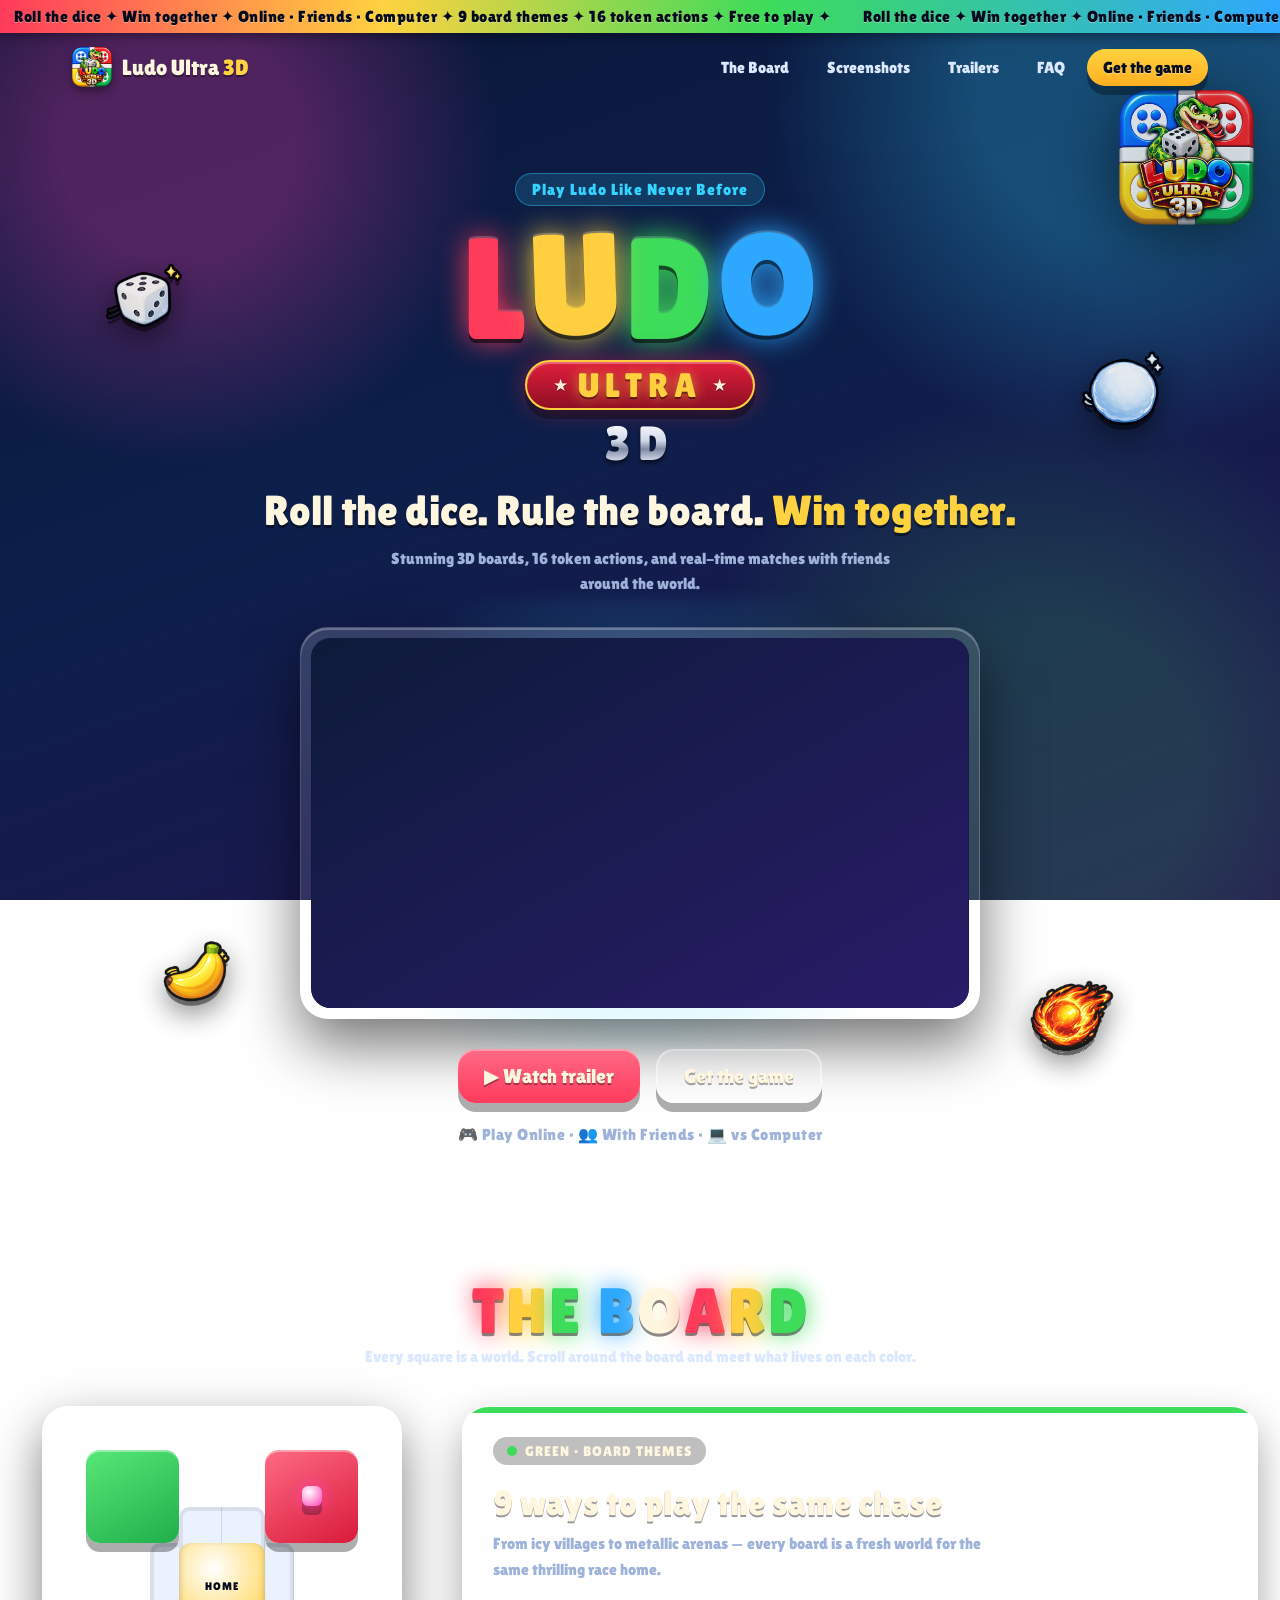
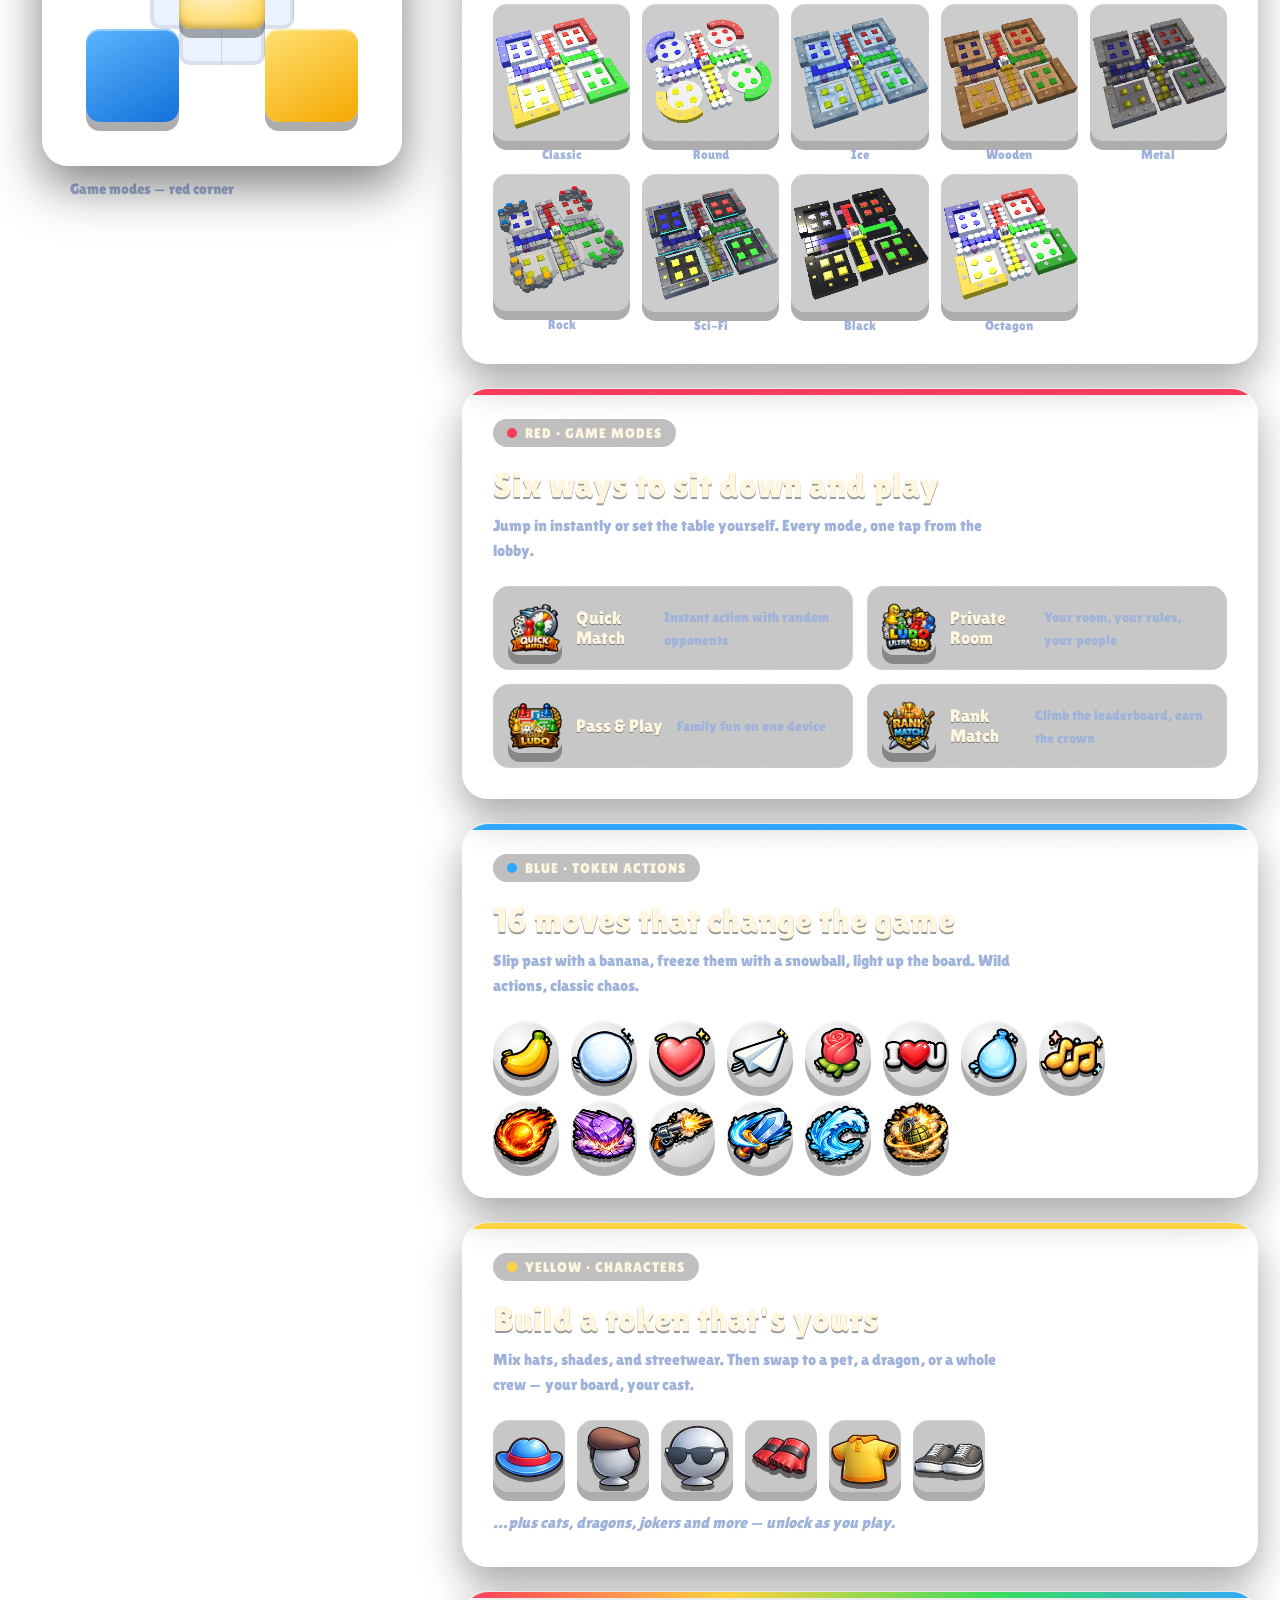
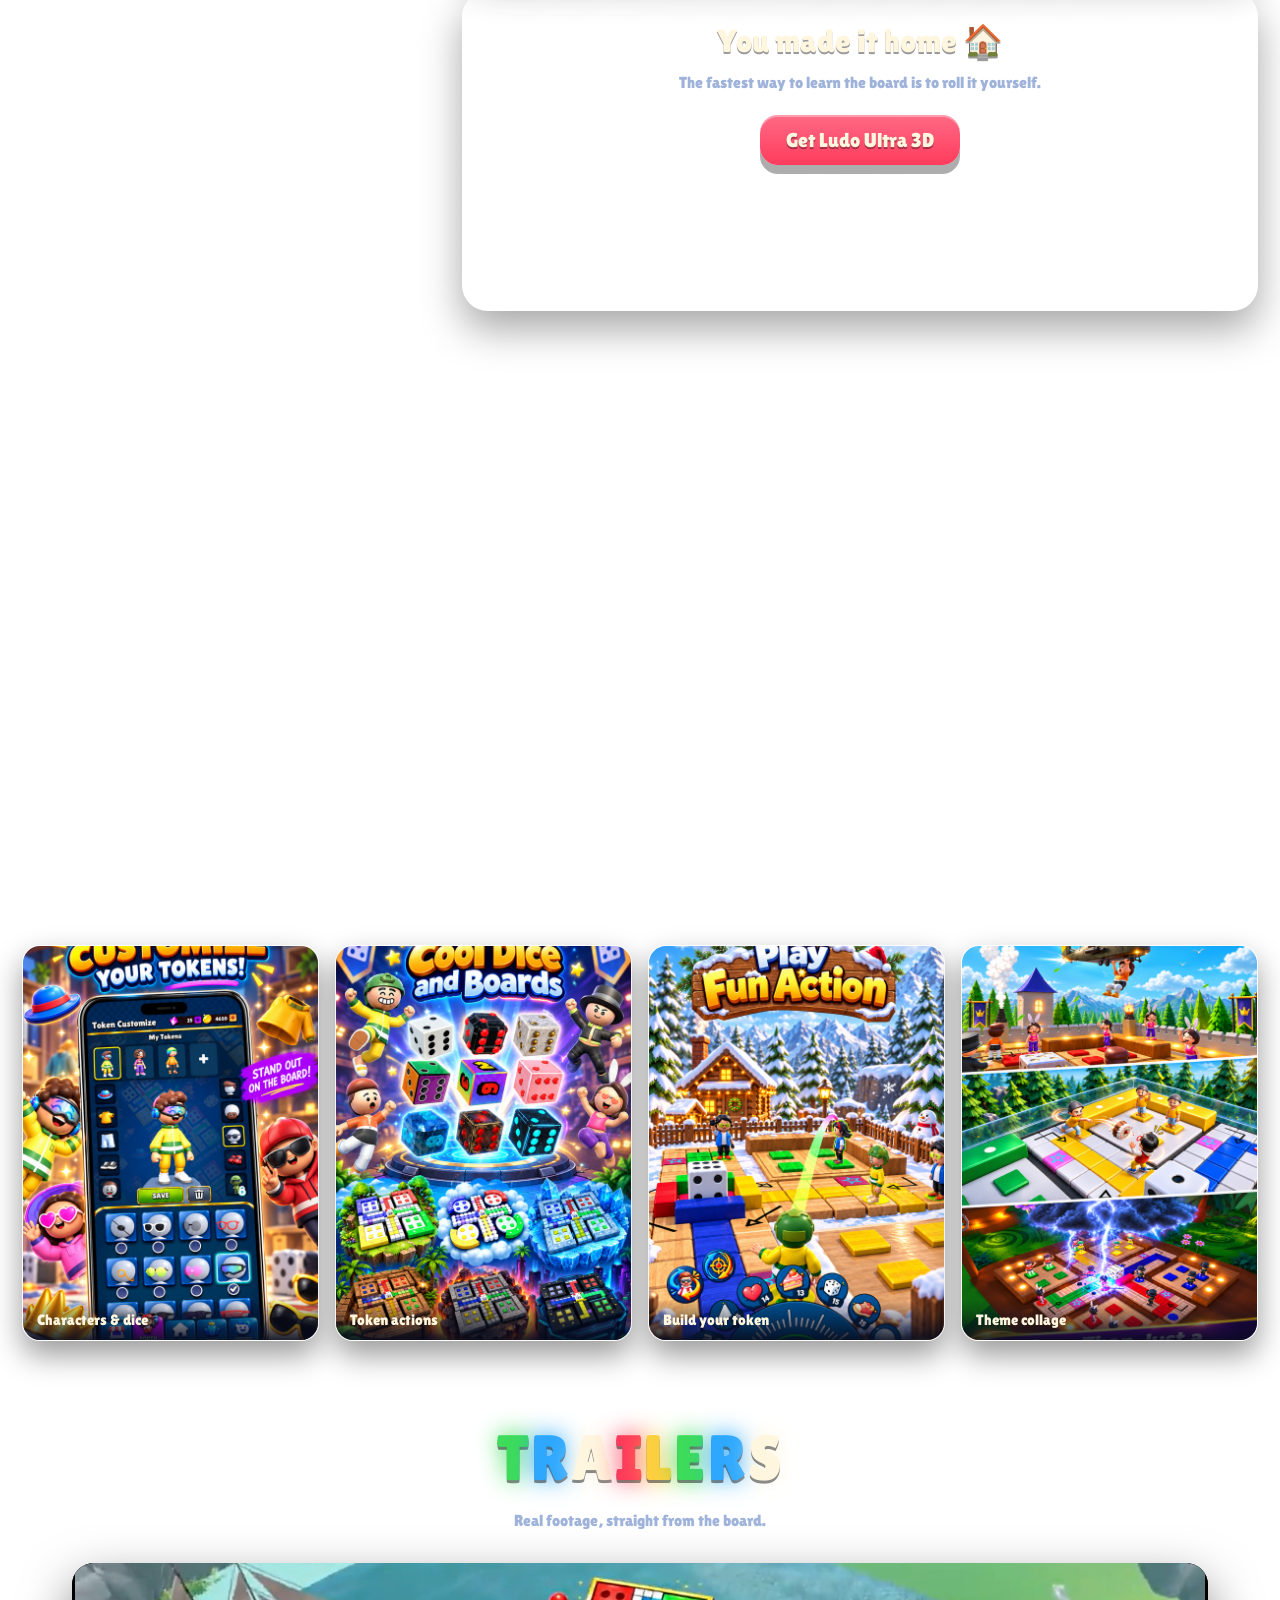
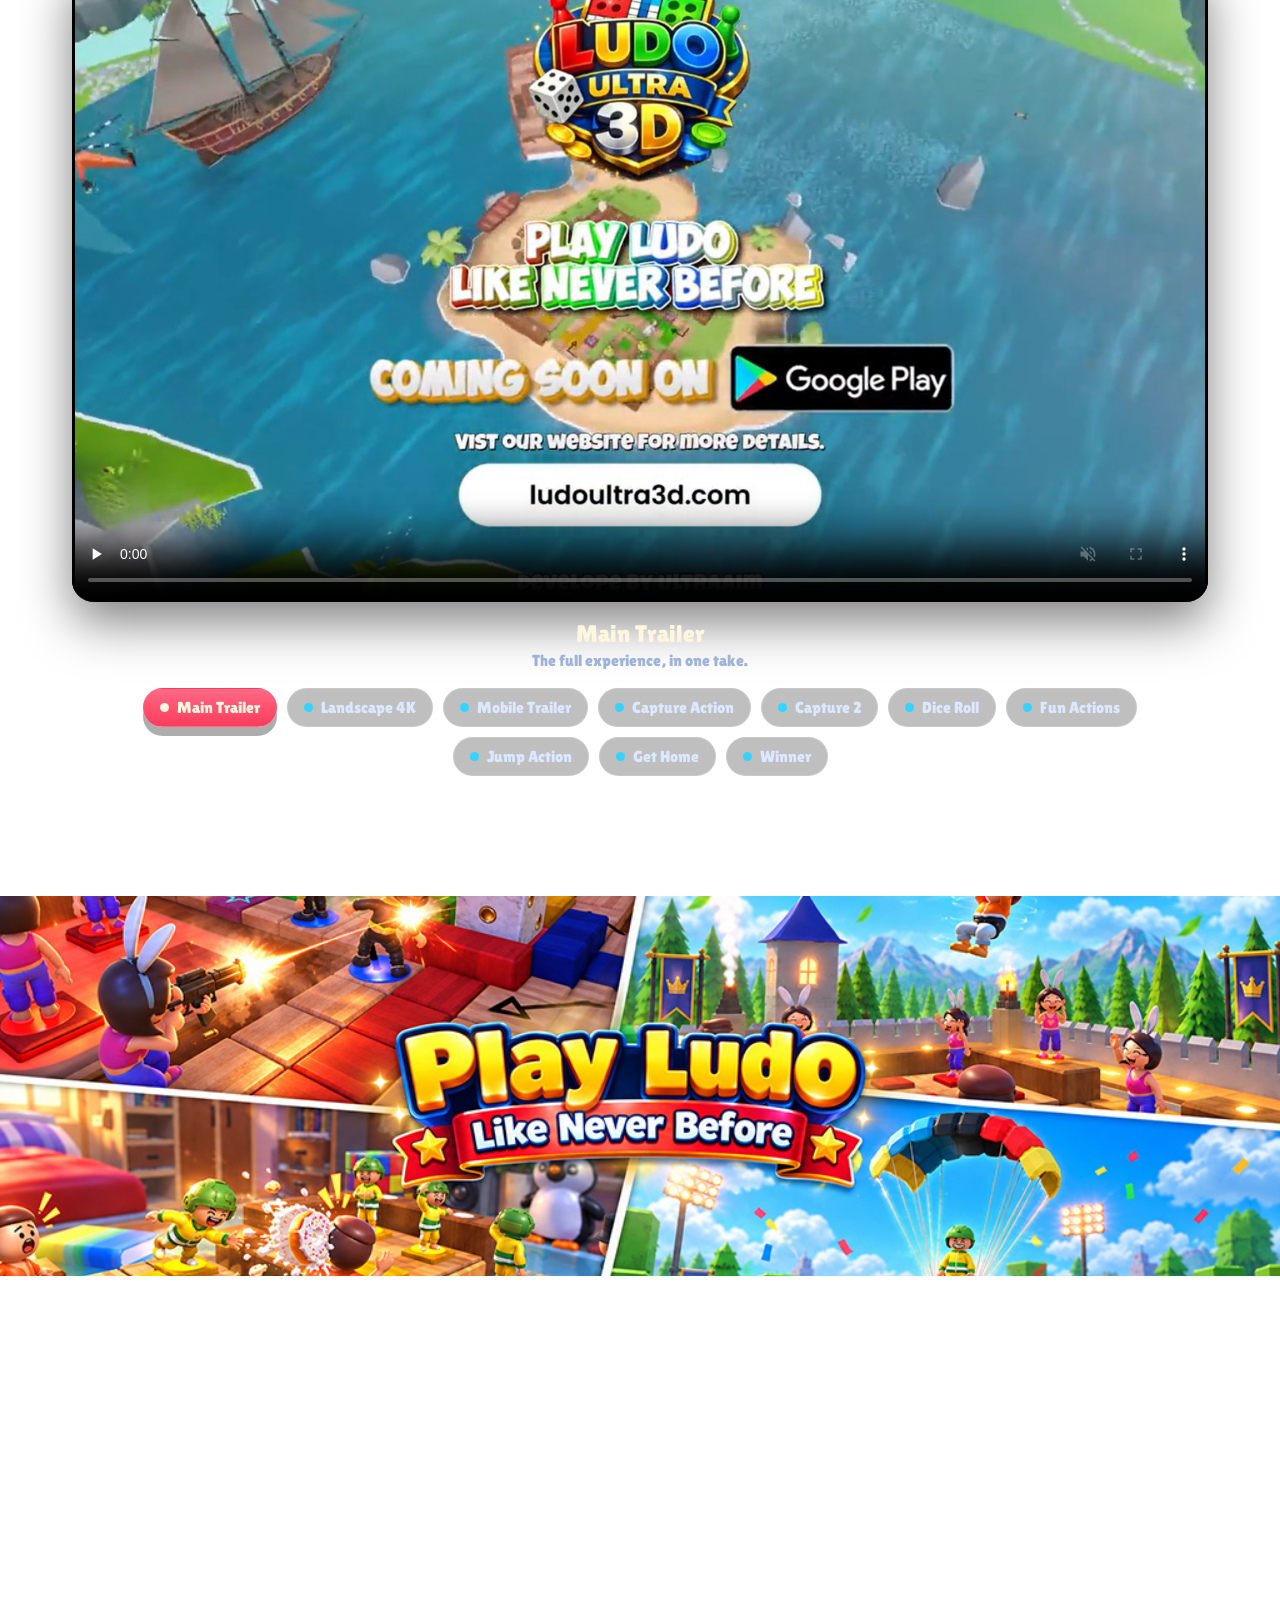
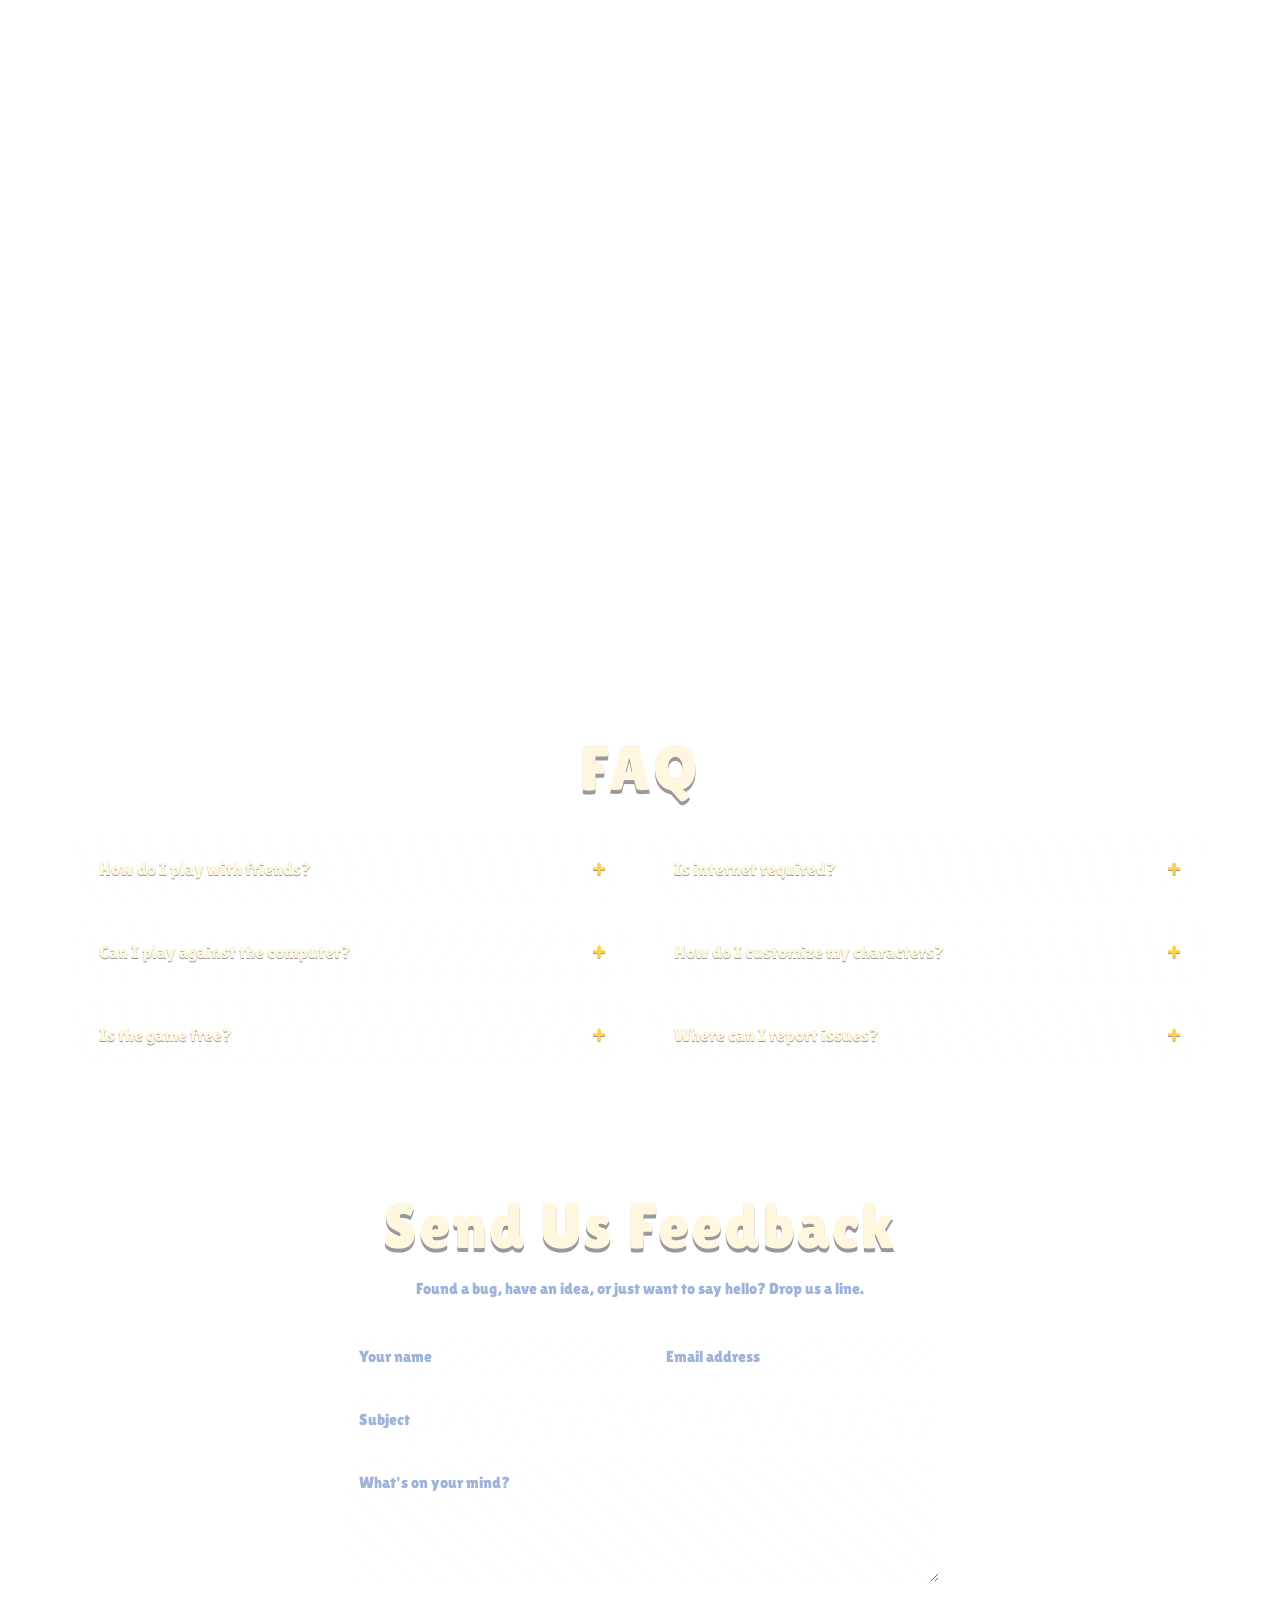
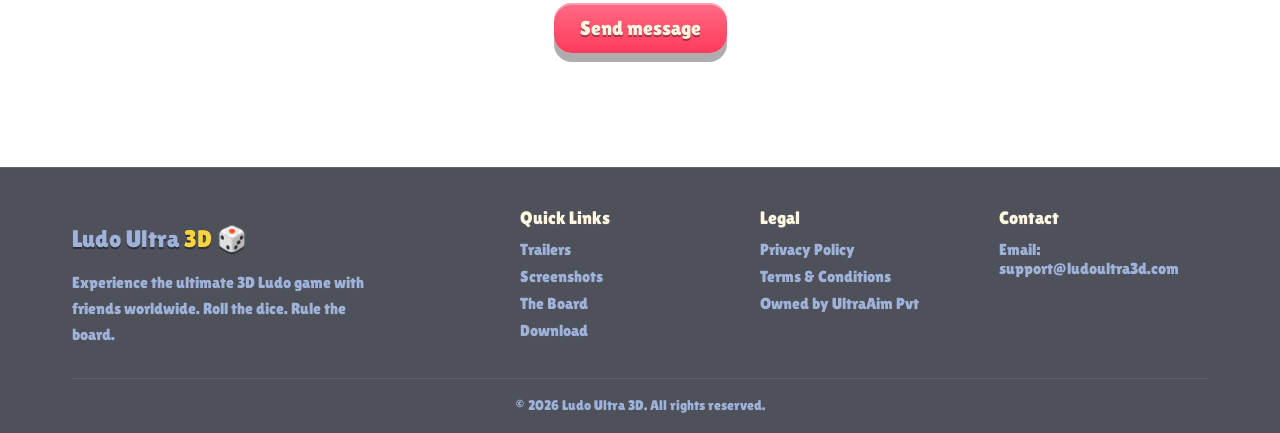
==== commit 144b238e: "Updated trailer-poster" ====
--- a/index.html
+++ b/index.html
@@ -208,7 +208,7 @@
 
             <div class="trailer-wrap">
                 <div class="video-wrapper" id="mainPlayer">
-                    <video class="main-video" id="mainTrailer" muted controls playsinline preload="none">
+                    <video class="main-video" id="mainTrailer" muted controls playsinline preload="none" poster="assets/images/trailer-poster.jpg">
                         <source src="assets/videos/Ludo Ultra 3D Landscape Simple Trailer v3 - 720p.mp4" type="video/mp4">
                     </video>
                 </div>
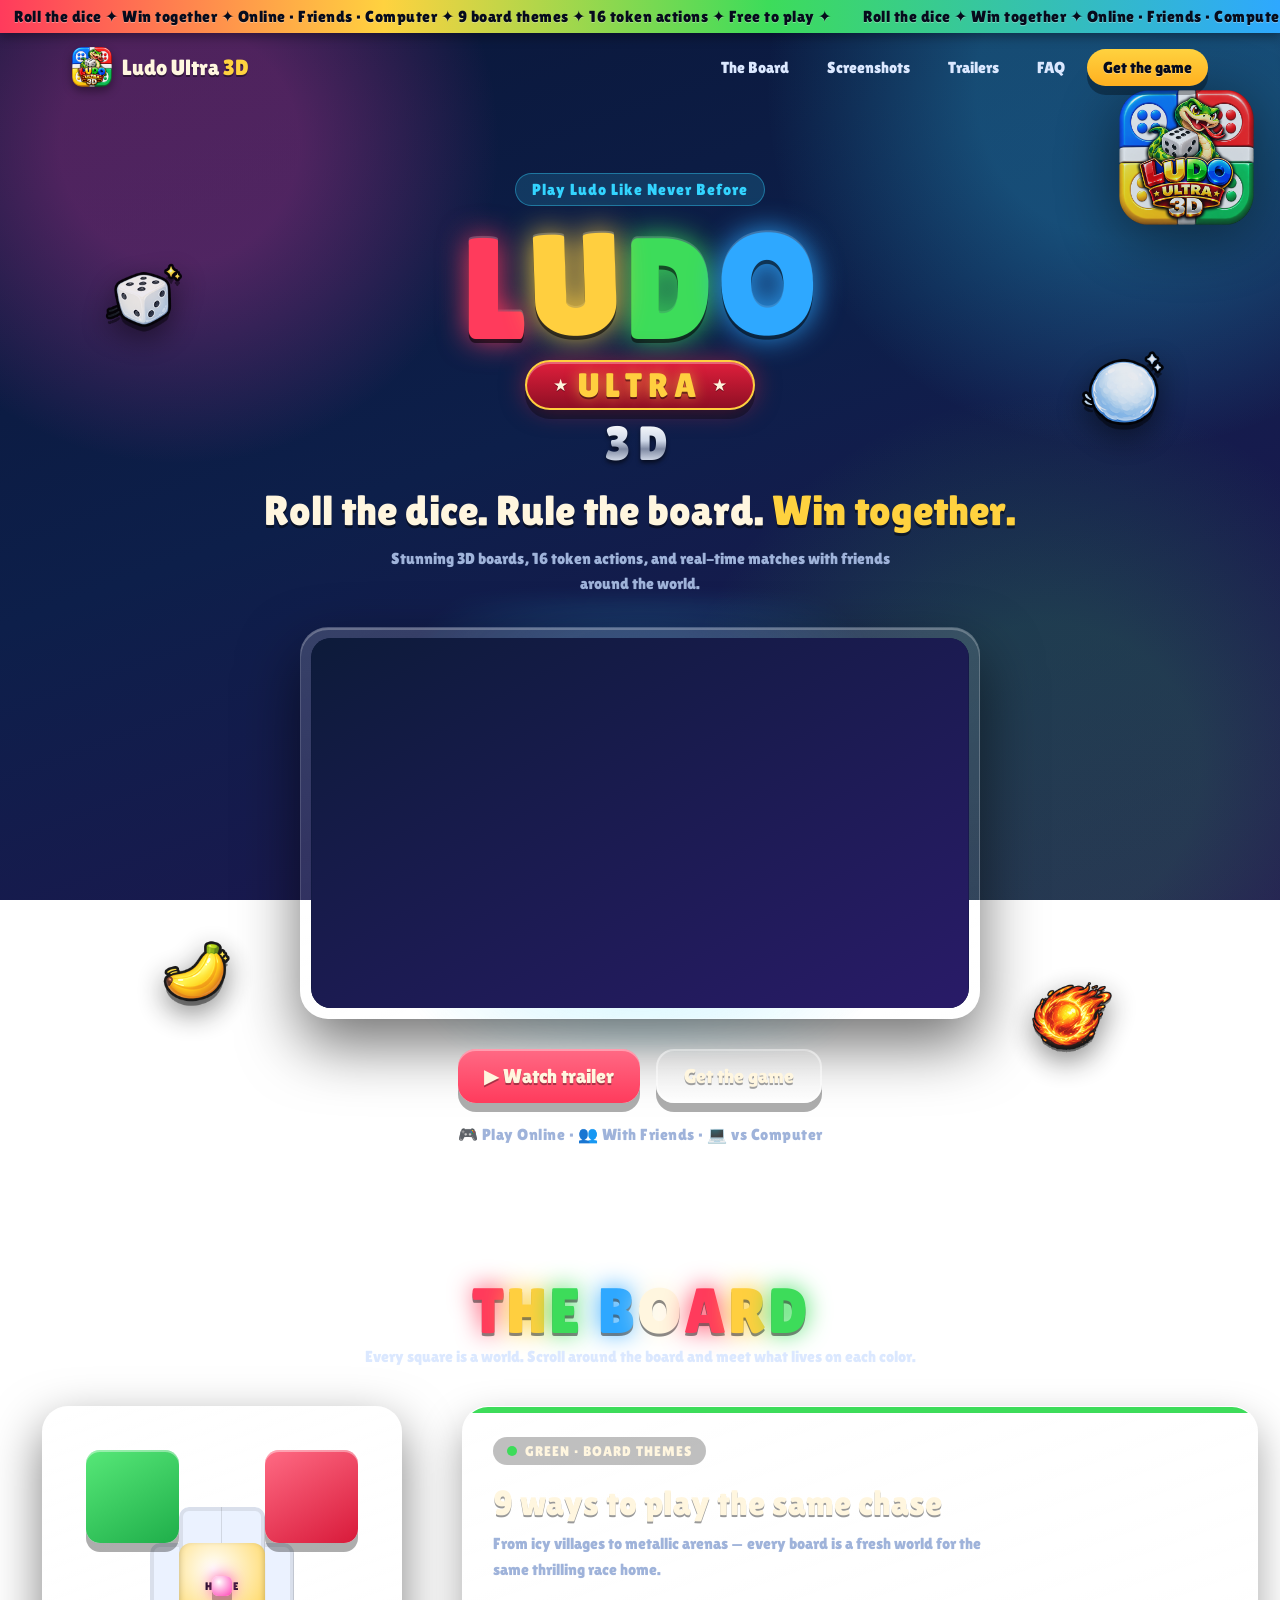
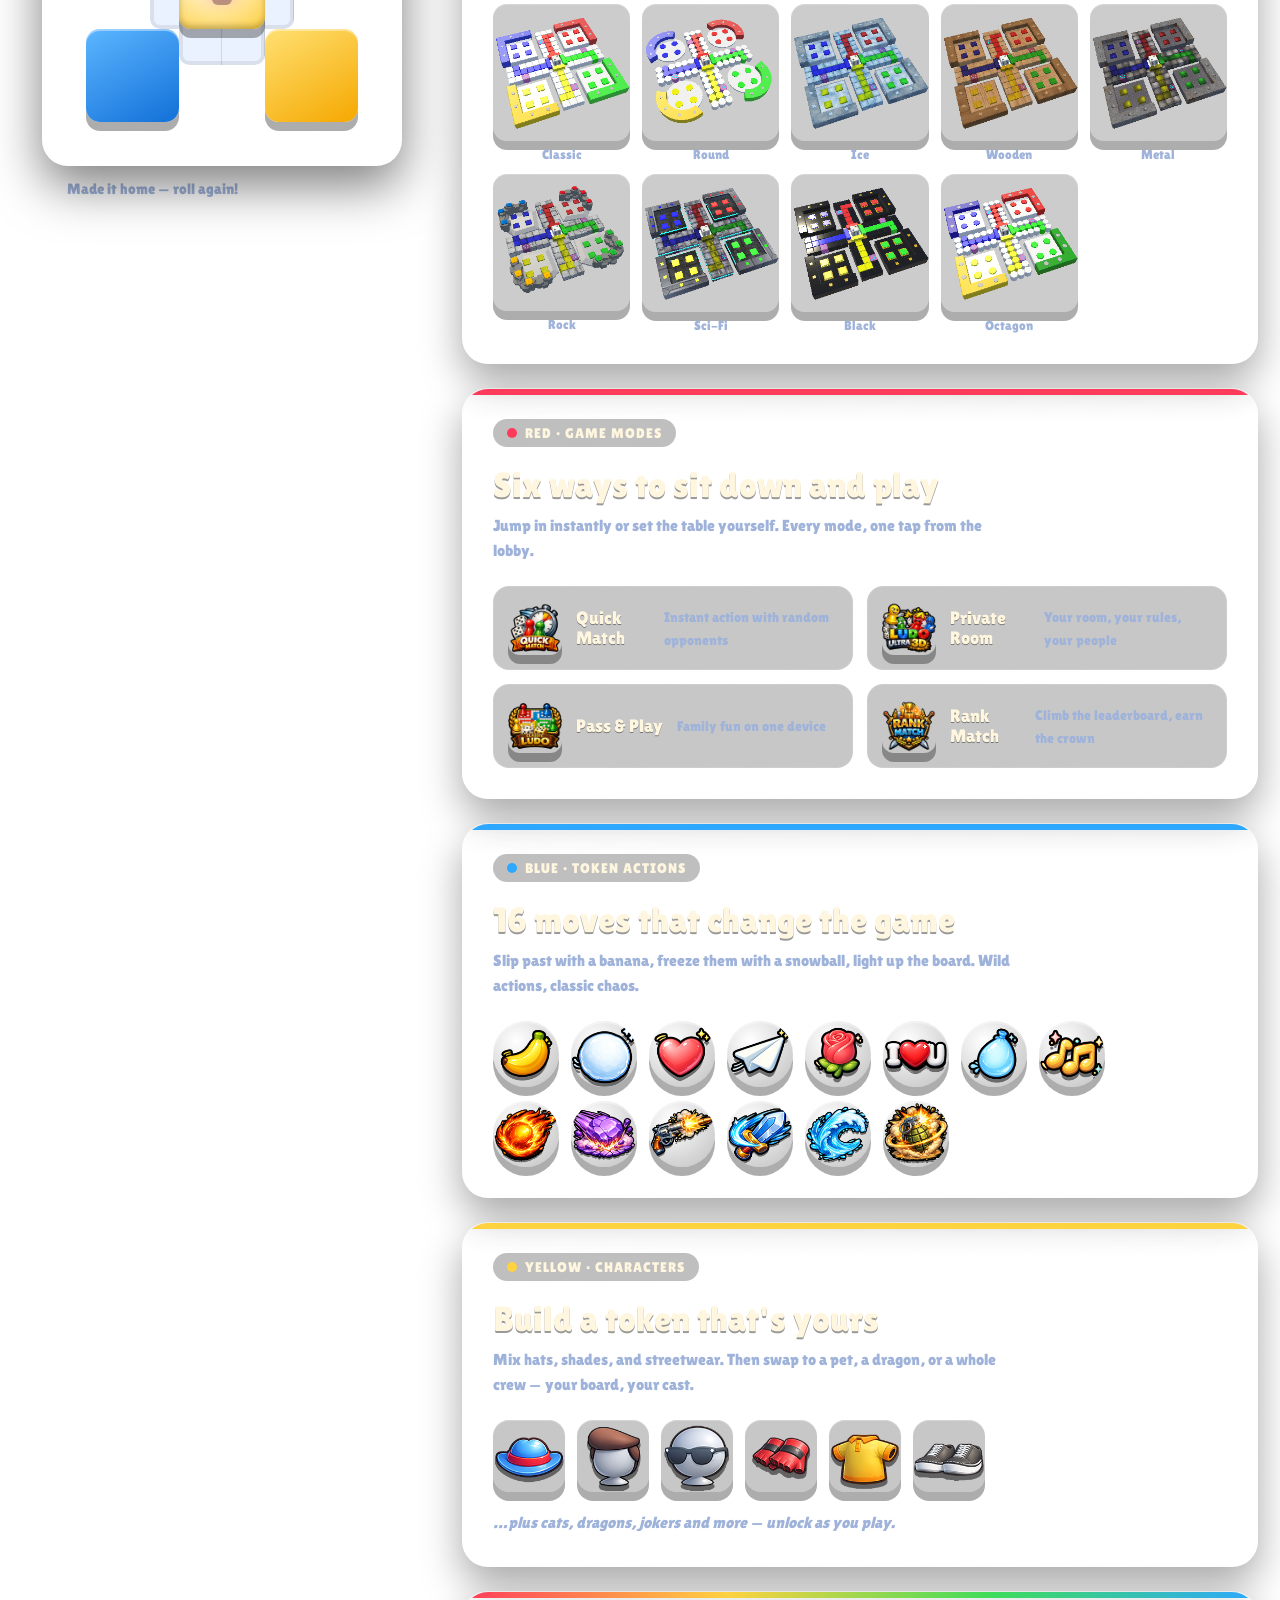
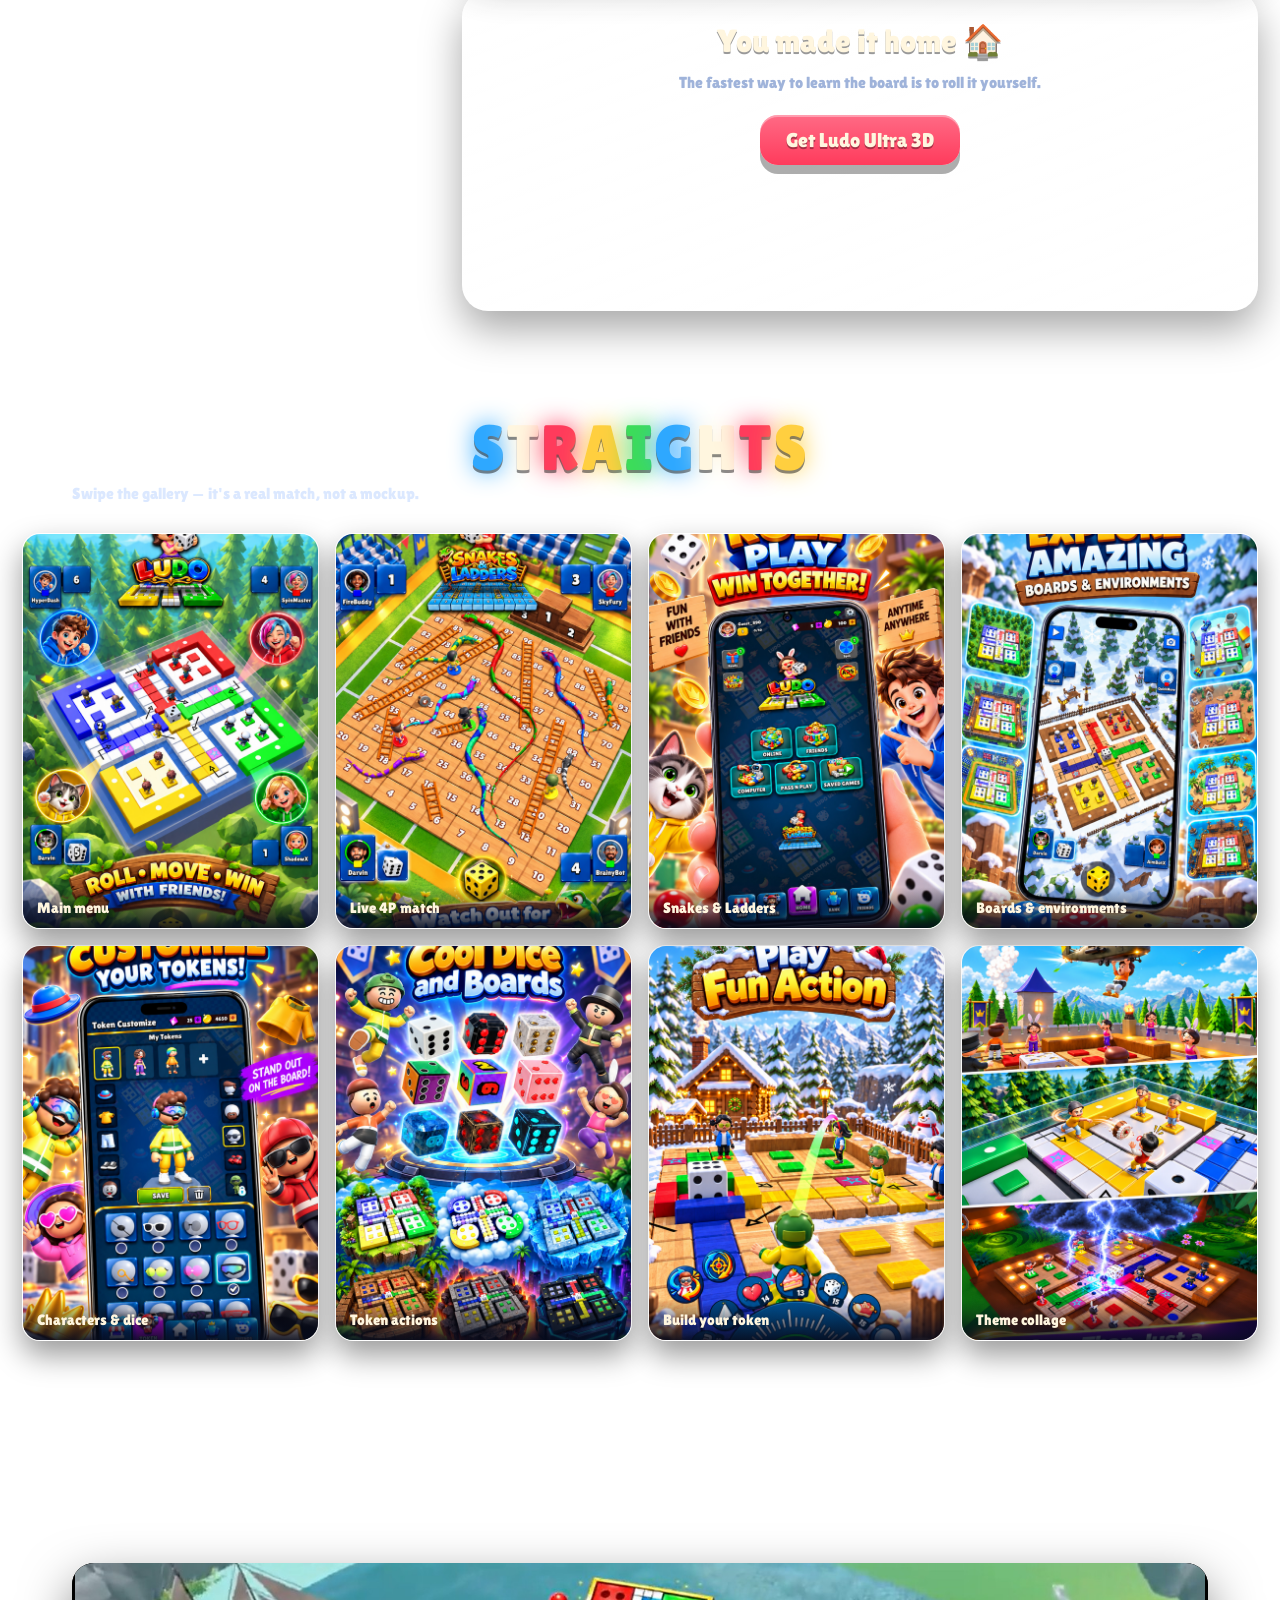
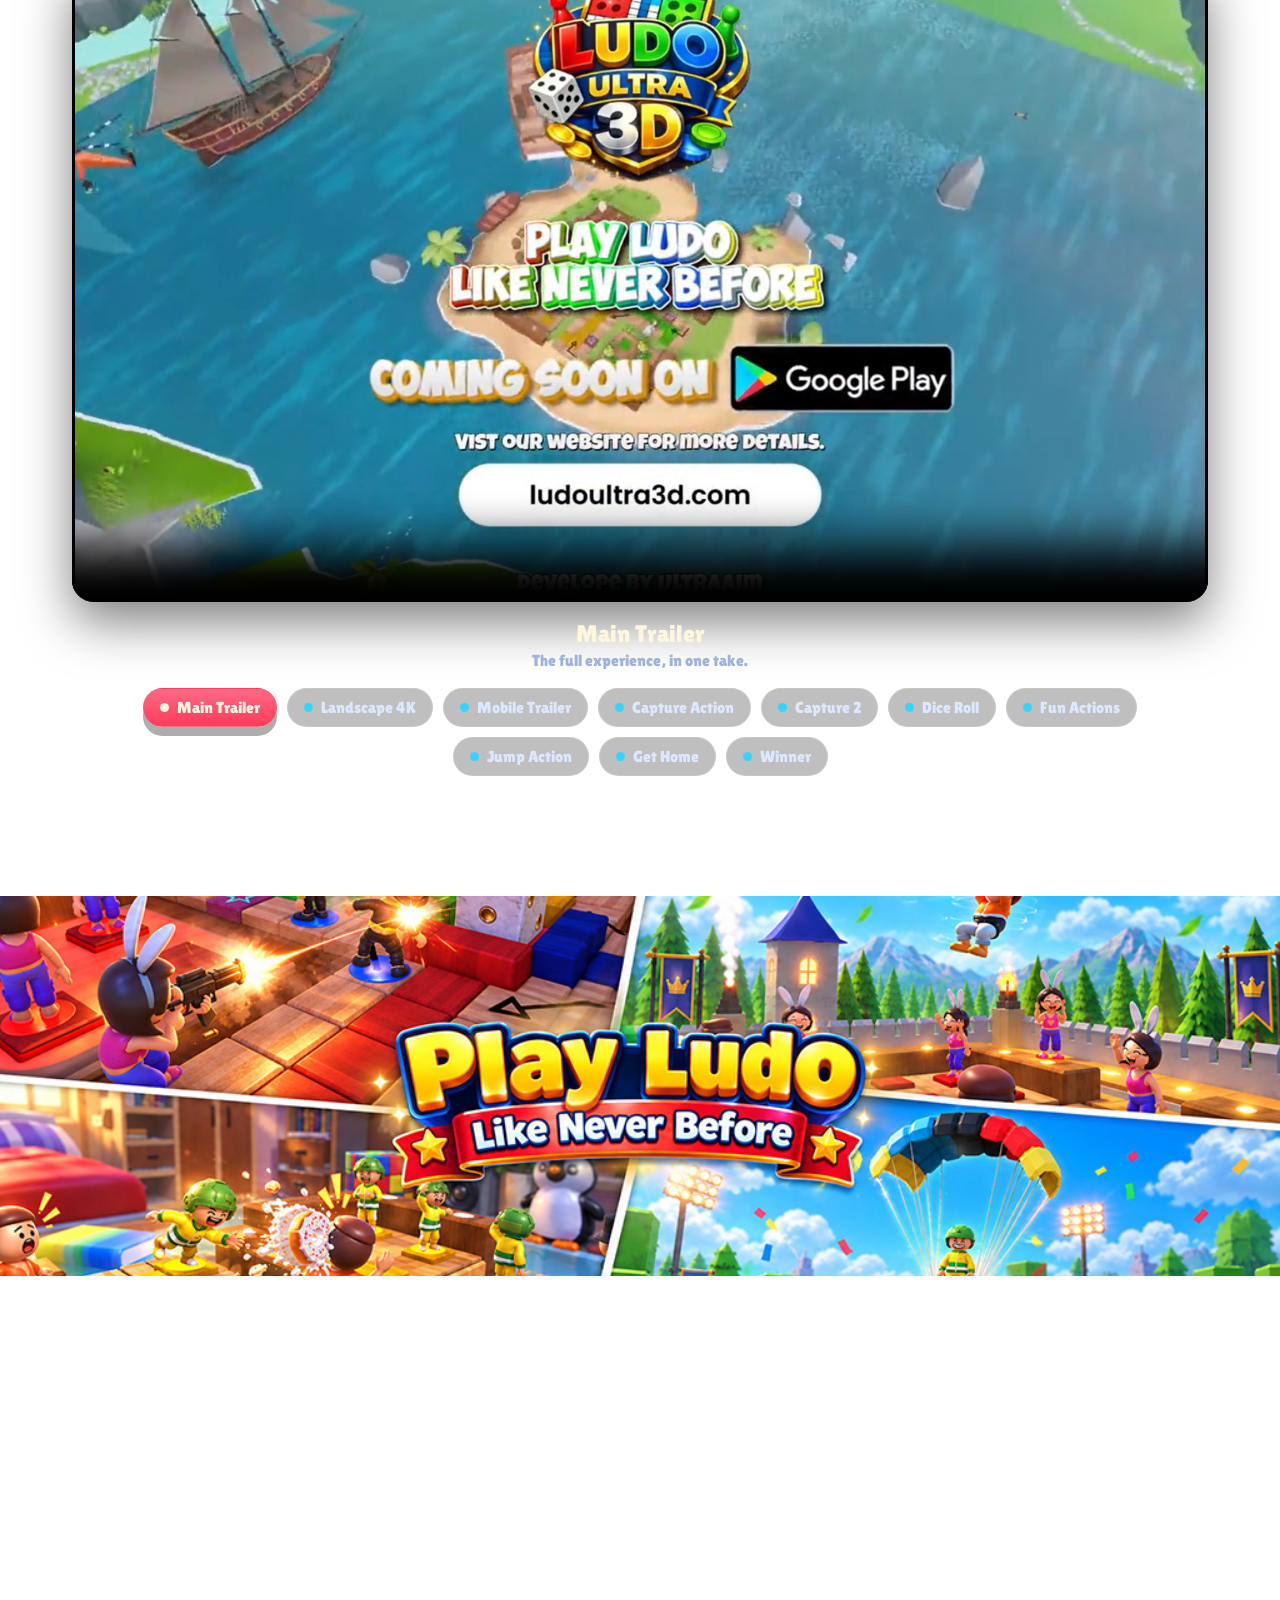
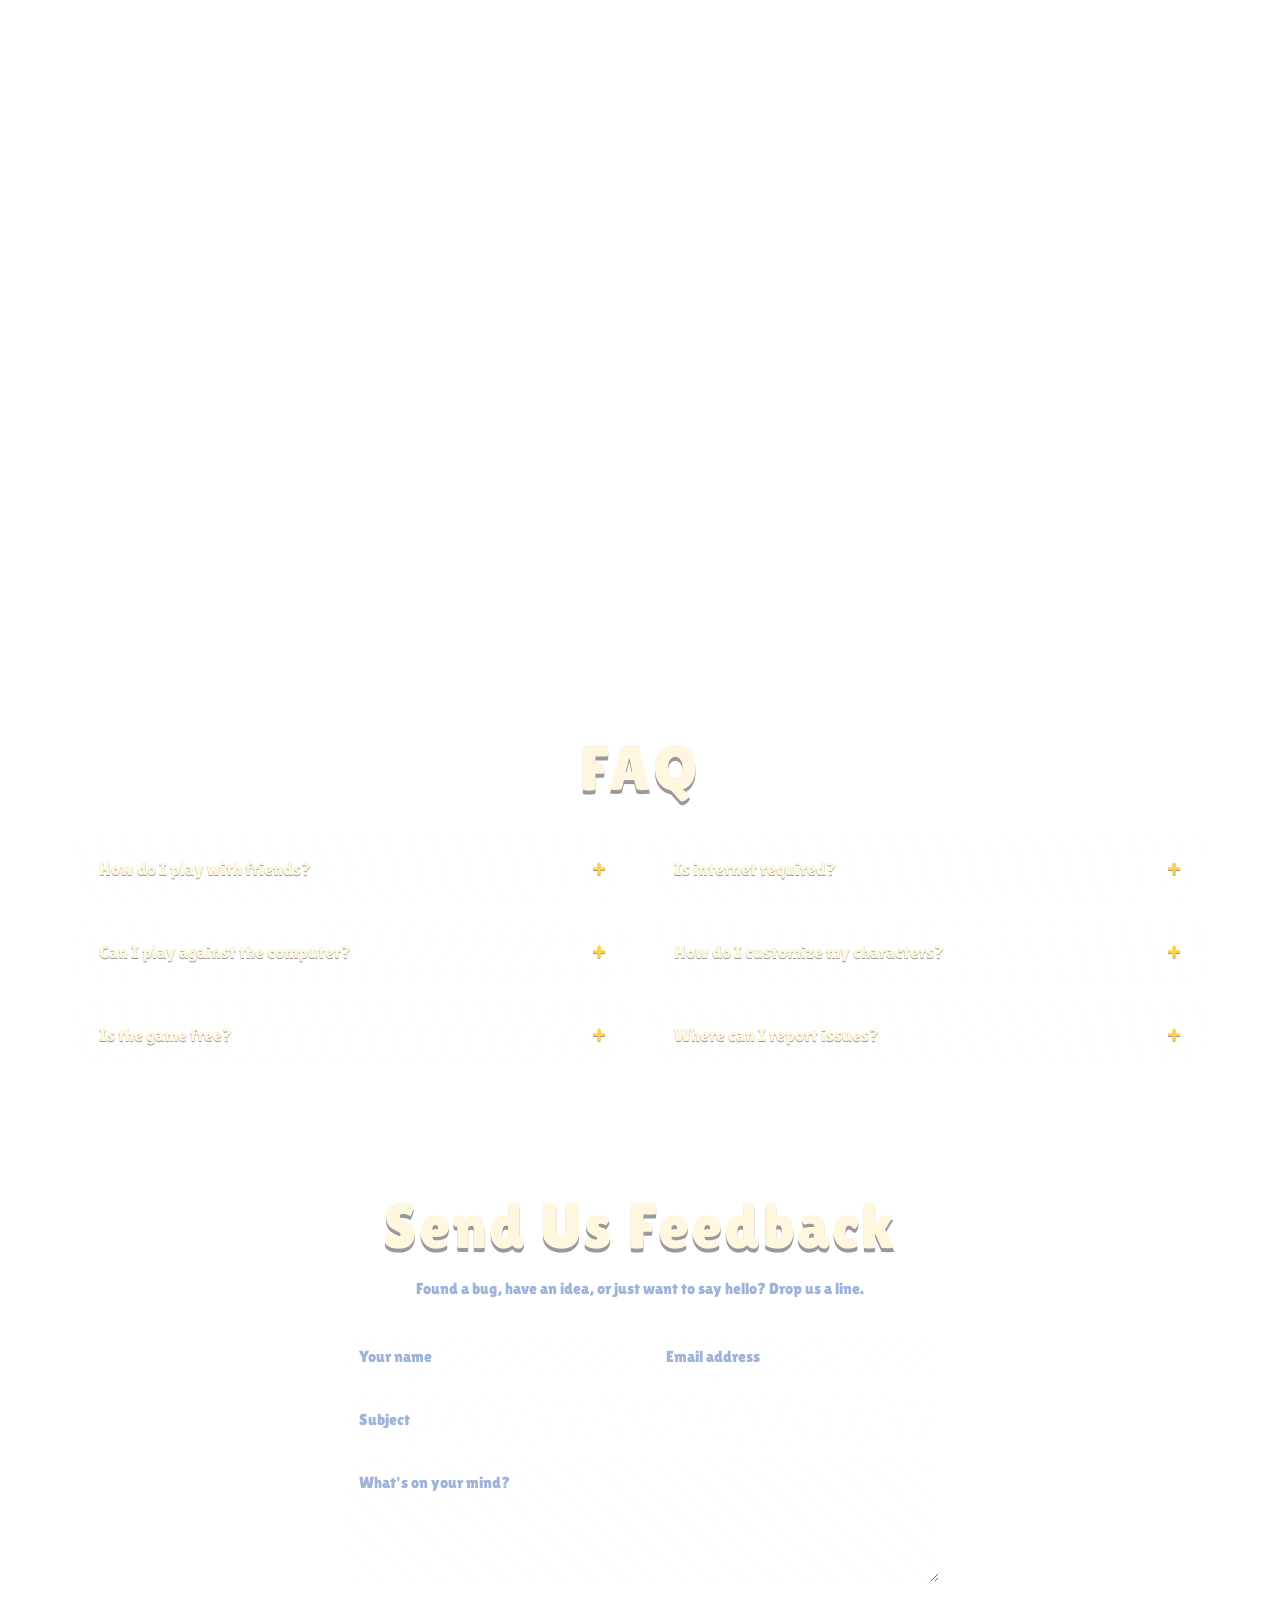
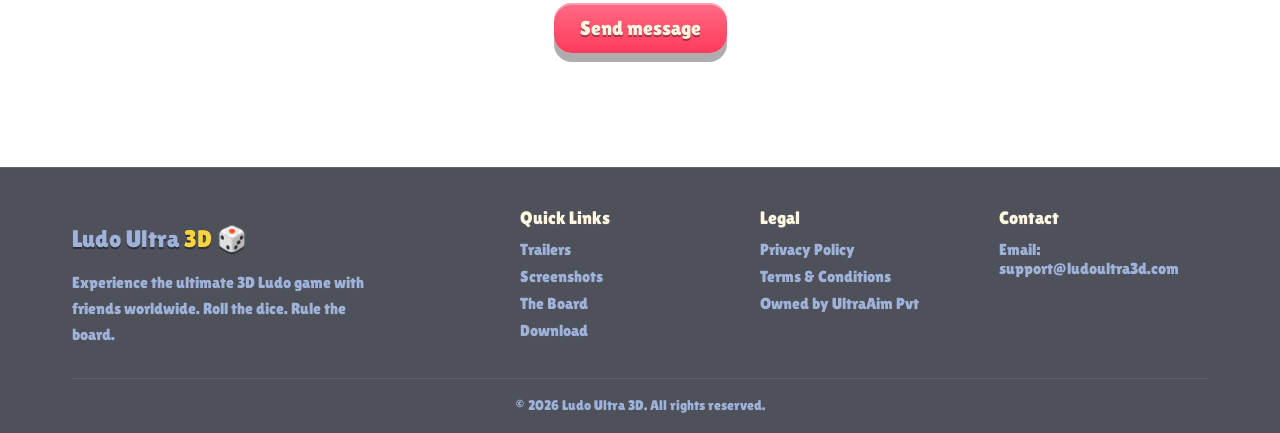
==== commit b3e701bf: "Update Content and Links" ====
--- a/index.html
+++ b/index.html
@@ -236,7 +236,7 @@
                     <span class="store-kicker">Coming soon on</span>
                     <span class="store-name">App Store</span>
                 </a>
-                <a href="#" class="store-btn google" title="Available">
+                <a href="https://play.google.com/store/apps/details?id=com.ultraaim.ludoultra" class="store-btn google" title="Available">
                     <span class="store-kicker">Available on</span>
                     <span class="store-name">Google Play</span>
                 </a>
@@ -251,7 +251,7 @@
             <h2 class="chunky" data-reveal><span class="ch c1">J</span><span class="ch c2">O</span><span class="ch c3">I</span><span class="ch c4">N</span> <span class="ch c5">O</span><span class="ch c1">U</span><span class="ch c2">R</span> <span class="ch c3">C</span><span class="ch c4">O</span><span class="ch c5">M</span><span class="ch c1">M</span><span class="ch c2">U</span><span class="ch c3">N</span><span class="ch c4">I</span><span class="ch c5">T</span><span class="ch c1">Y</span></h2>
             <p class="section-sub" data-reveal>Follow us on your favorite platforms</p>
             <div class="community-grid">
-                <a class="community-card" href="#" target="_blank" rel="noopener noreferrer" data-reveal>
+                <a class="community-card" href="https://www.youtube.com/@ludoultra3d" target="_blank" rel="noopener noreferrer" data-reveal>
                     <div class="community-icon">
                         <svg viewBox="0 0 24 24" fill="currentColor"><path d="M23.498 6.186a3.016 3.016 0 0 0-2.122-2.136C19.505 3.545 12 3.545 12 3.545s-7.505 0-9.377.505A3.017 3.017 0 0 0 .502 6.186C0 8.07 0 12 0 12s0 3.93.502 5.814a3.016 3.016 0 0 0 2.122 2.136c1.871.505 9.376.505 9.376.505s7.505 0 9.377-.505a3.015 3.015 0 0 0 2.122-2.136C24 15.93 24 12 24 12s0-3.93-.502-5.814zM9.545 15.568V8.432L15.818 12l-6.273 3.568z"/></svg>
                     </div>
@@ -259,7 +259,7 @@
                     <p>Watch tutorials and highlights</p>
                     <span class="community-btn">Subscribe</span>
                 </a>
-                <a class="community-card" href="#" target="_blank" rel="noopener noreferrer" data-reveal>
+                <a class="community-card" href="https://www.instagram.com/ludoultra3d/" target="_blank" rel="noopener noreferrer" data-reveal>
                     <div class="community-icon">
                         <svg viewBox="0 0 24 24" fill="currentColor"><path d="M12 0C5.372 0 0 5.373 0 12c0 5.302 3.438 9.8 8.207 11.387.6.111.82-.26.82-.577 0-.285-.01-1.04-.015-2.04-3.338.724-4.042-1.61-4.042-1.61-.546-1.387-1.333-1.756-1.333-1.756-1.089-.745.083-.729.083-.729 1.205.084 1.839 1.237 1.839 1.237 1.07 1.834 2.807 1.304 3.492.997.107-.775.418-1.305.762-1.604-2.665-.305-5.467-1.334-5.467-5.931 0-1.311.469-2.381 1.236-3.221-.124-.303-.535-1.524.117-3.176 0 0 1.008-.322 3.301 1.23.957-.266 1.983-.399 3.003-.404 1.02.005 2.047.138 3.006.404 2.291-1.552 3.297-1.23 3.297-1.23.653 1.653.242 2.874.118 3.176.77.84 1.235 1.911 1.235 3.221 0 4.609-2.807 5.624-5.479 5.921.43.372.823 1.102.823 2.222 0 1.604-.015 2.896-.015 3.286 0 .319.217.694.825.576C20.565 21.795 24 17.295 24 12c0-6.627-5.373-12-12-12z"/></svg>
                     </div>
@@ -267,7 +267,7 @@
                     <p>Daily updates and behind-the-scenes</p>
                     <span class="community-btn">Follow</span>
                 </a>
-                <a class="community-card" href="#" target="_blank" rel="noopener noreferrer" data-reveal>
+                <a class="community-card" href="https://discord.gg/b43mXQbAW" target="_blank" rel="noopener noreferrer" data-reveal>
                     <div class="community-icon">
                         <svg viewBox="0 0 24 24" fill="currentColor"><path d="M20.317 4.492c-1.53-.742-3.17-1.279-4.885-1.514a.05.05 0 0 0-.052.025c-.141.25-.297.577-.406.835a18.816 18.816 0 0 0-5.487 0c-.11-.258-.266-.585-.407-.835a.052.052 0 0 0-.052-.025c-1.714.235-3.354.772-4.884 1.515a.05.05 0 0 0-.024.044c-.645 9.61 4.26 19.005 10.981 21.21a.052.052 0 0 0 .056-.02c.408-.785.763-1.612 1.063-2.565a.05.05 0 0 0-.041-.06 13.46 13.46 0 0 1-1.871-.892.05.05 0 0 1-.005-.083c.126-.093.252-.19.372-.287a.05.05 0 0 1 .052-.007c3.928 1.793 8.18 1.793 12.062 0a.05.05 0 0 1 .053.007c.12.098.246.195.372.288a.05.05 0 0 1-.004.083c-.598.368-1.219.663-1.871.892a.05.05 0 0 0-.041.06c.3.953.655 1.78 1.063 2.565a.05.05 0 0 0 .056.019c6.728-2.204 11.635-11.586 10.979-21.207a.05.05 0 0 0-.025-.043z"/></svg>
                     </div>
@@ -275,7 +275,7 @@
                     <p>Join our gaming community</p>
                     <span class="community-btn">Join</span>
                 </a>
-                <a class="community-card" href="#" target="_blank" rel="noopener noreferrer" data-reveal>
+                <a class="community-card" href="https://x.com/LudoUltra3D" target="_blank" rel="noopener noreferrer" data-reveal>
                     <div class="community-icon">
                         <svg viewBox="0 0 24 24" fill="currentColor"><path d="M18.244 2.25h3.308l-7.227 8.26 8.502 11.24h-6.657l-5.214-6.817L2.88 21.75H.576l7.732-8.835L0 2.25h6.826l4.722 6.245L15.744 2.25zM17.007 18.386h1.83L5.456 3.75H3.42L17.007 18.386z"/></svg>
                     </div>
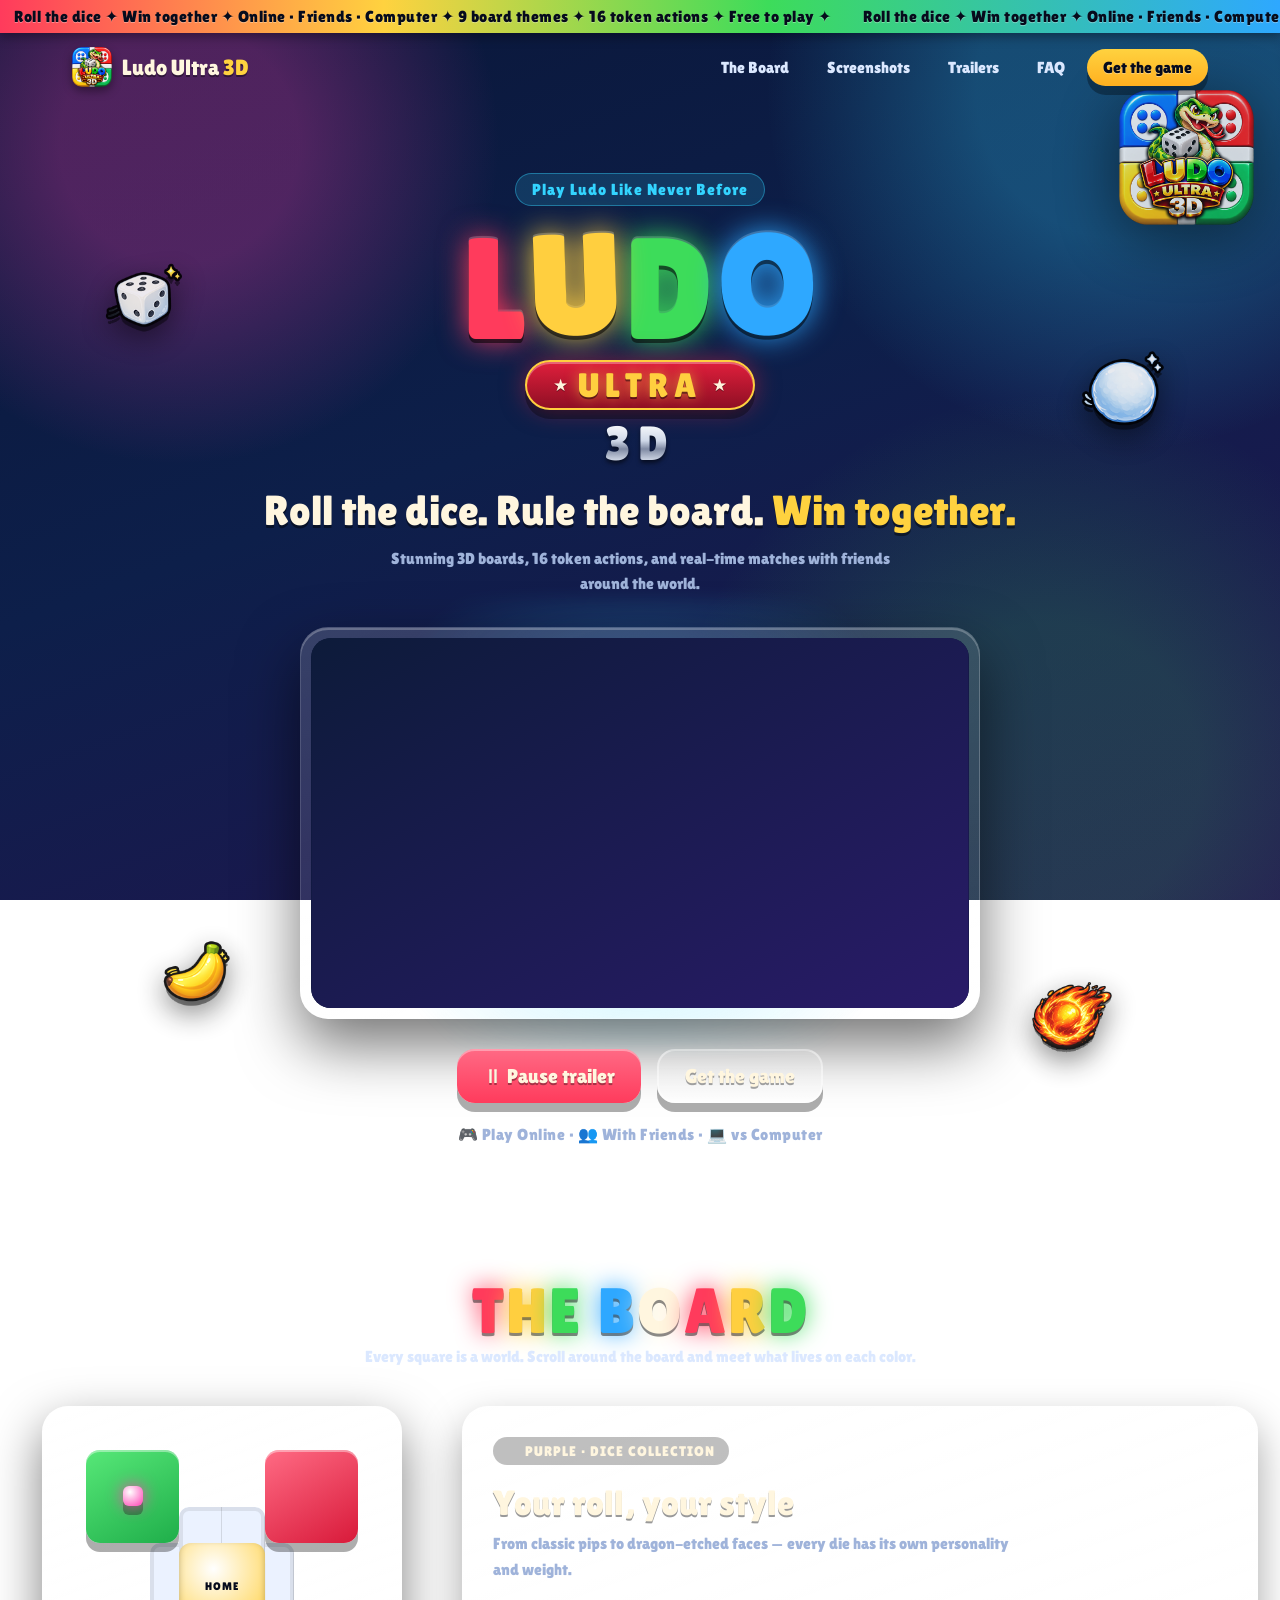
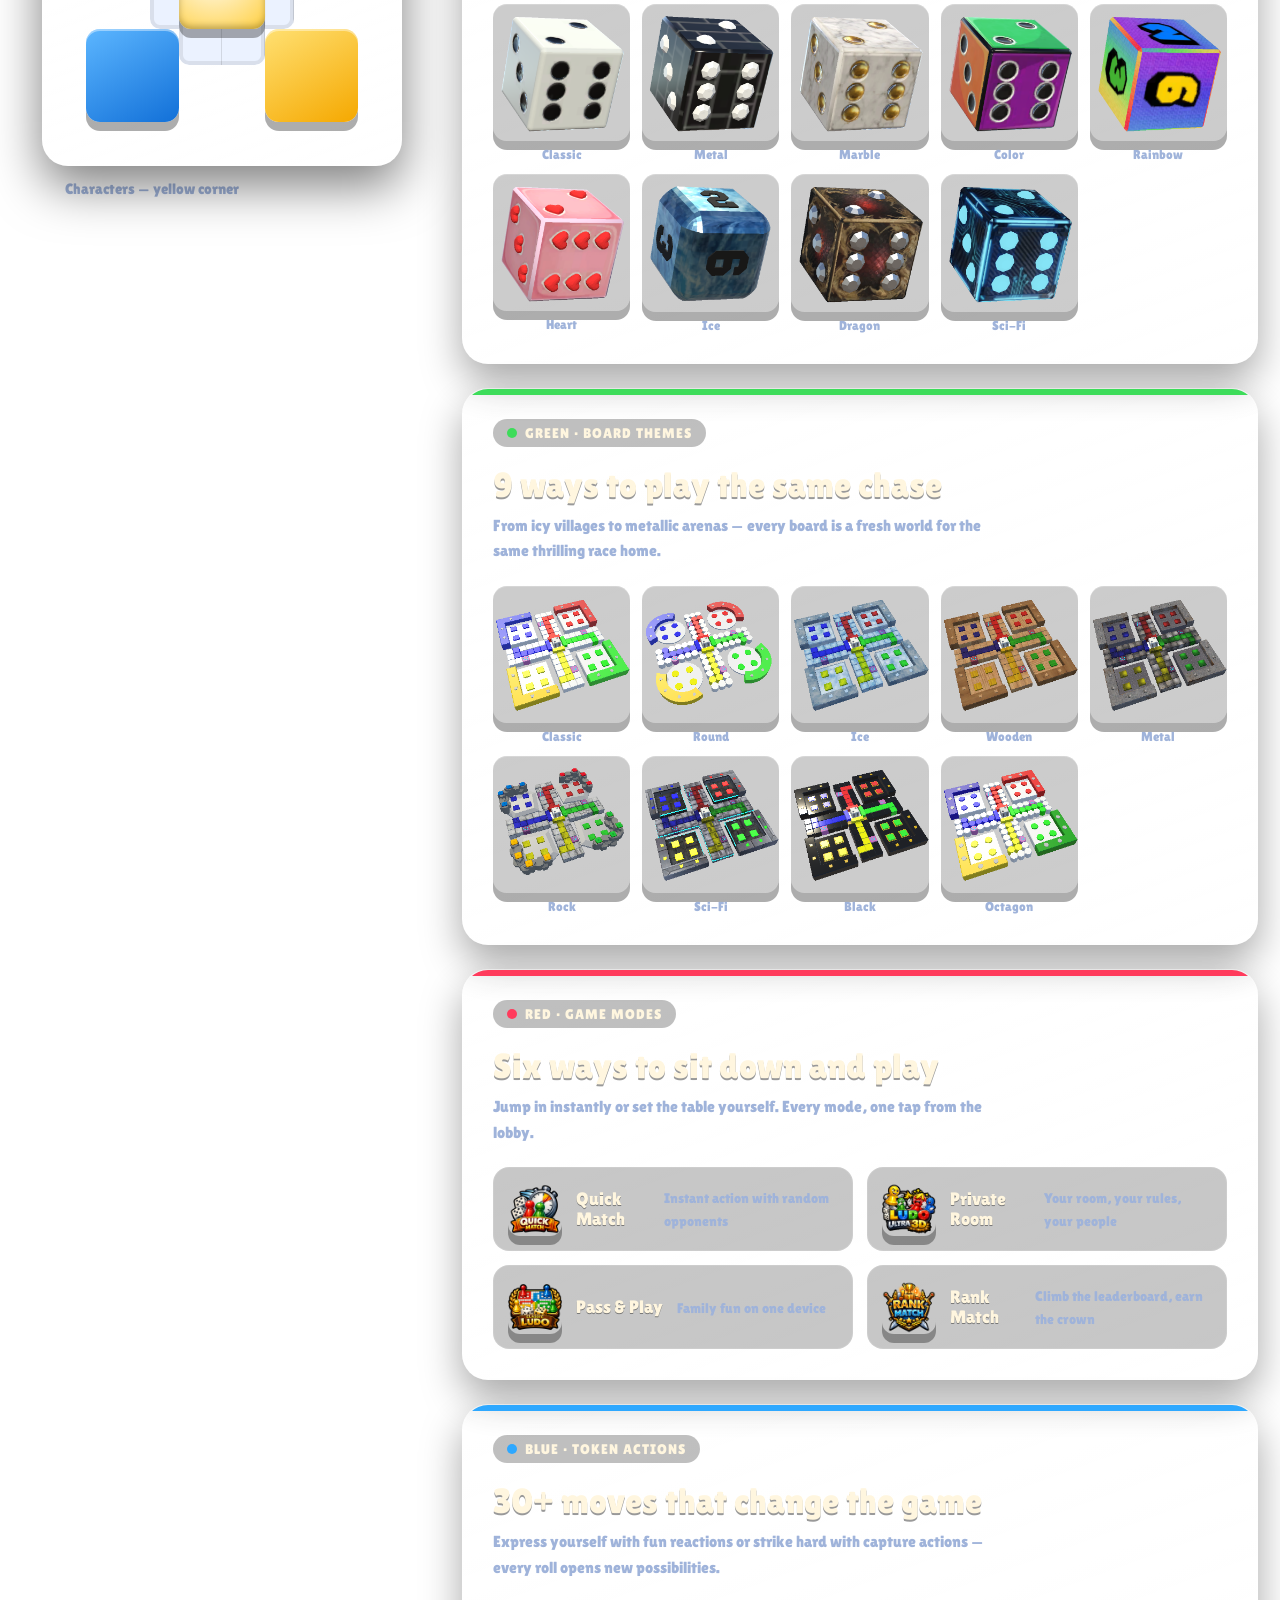
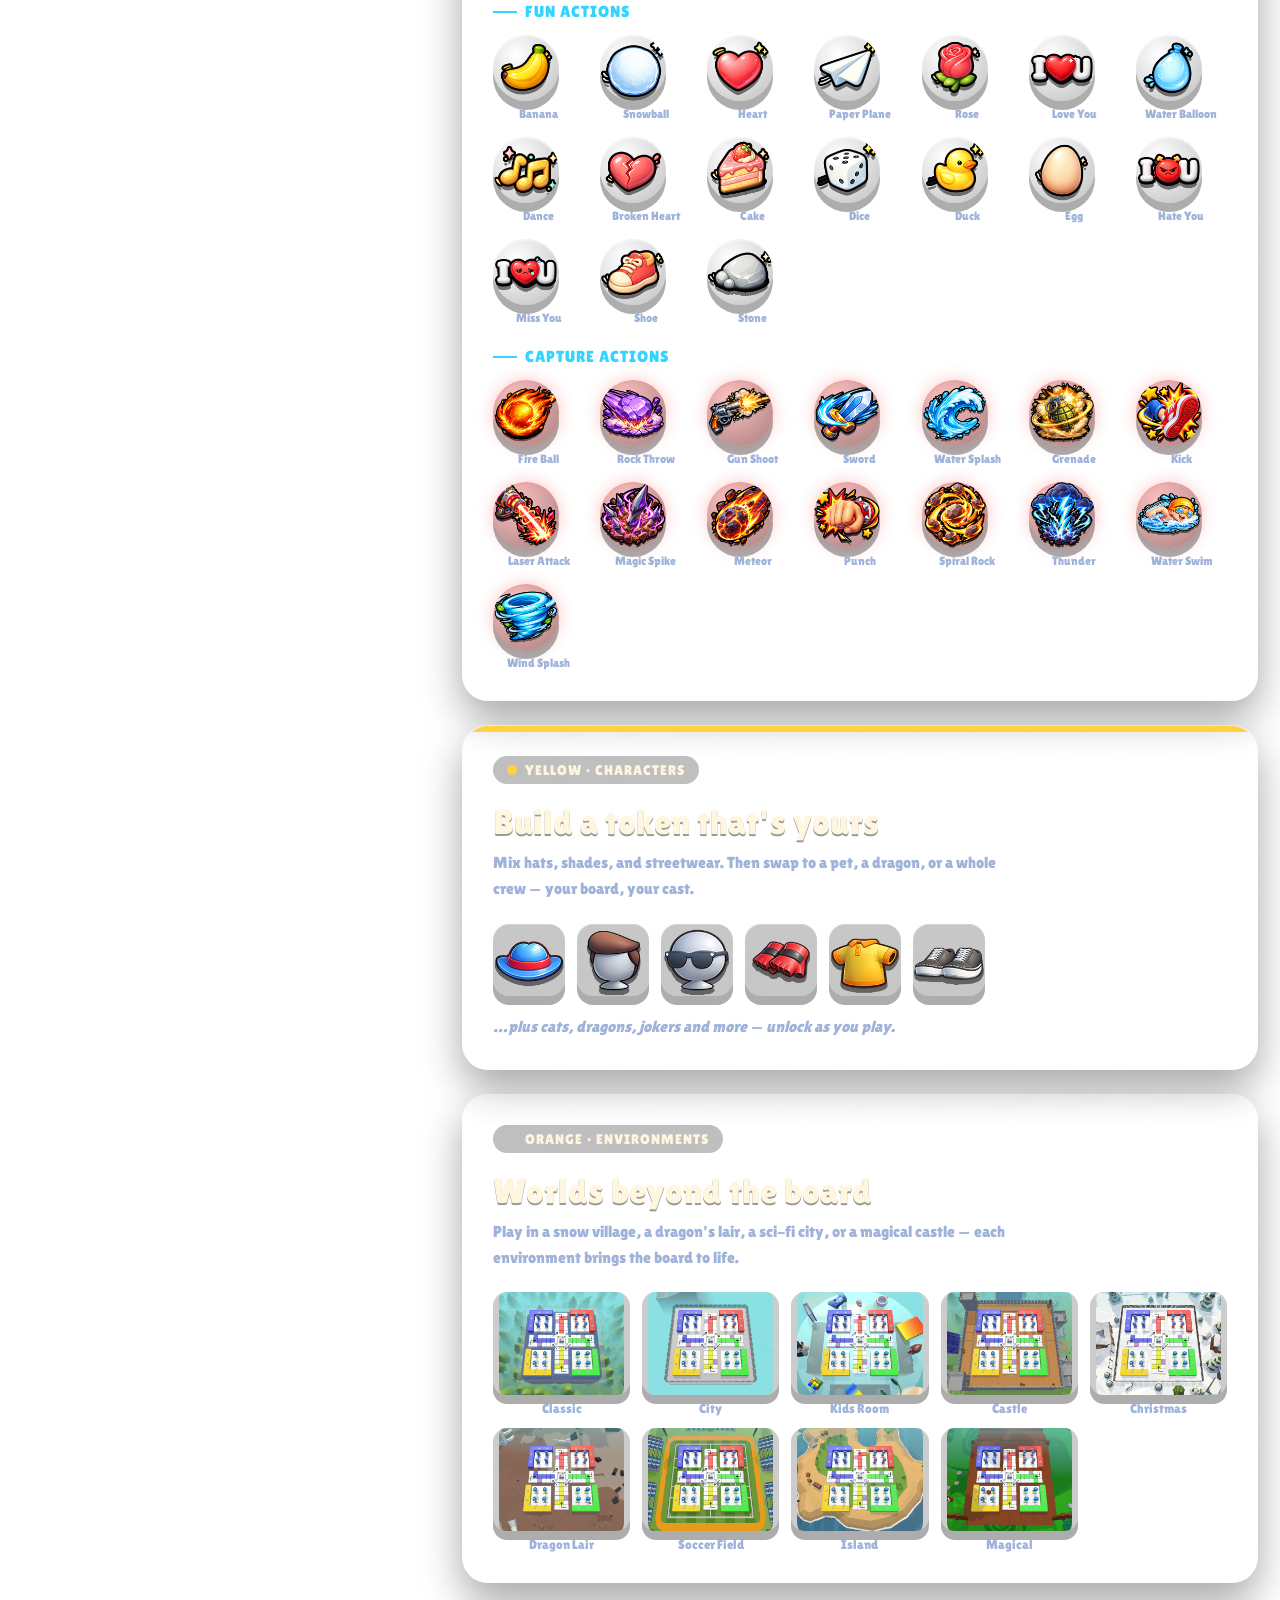
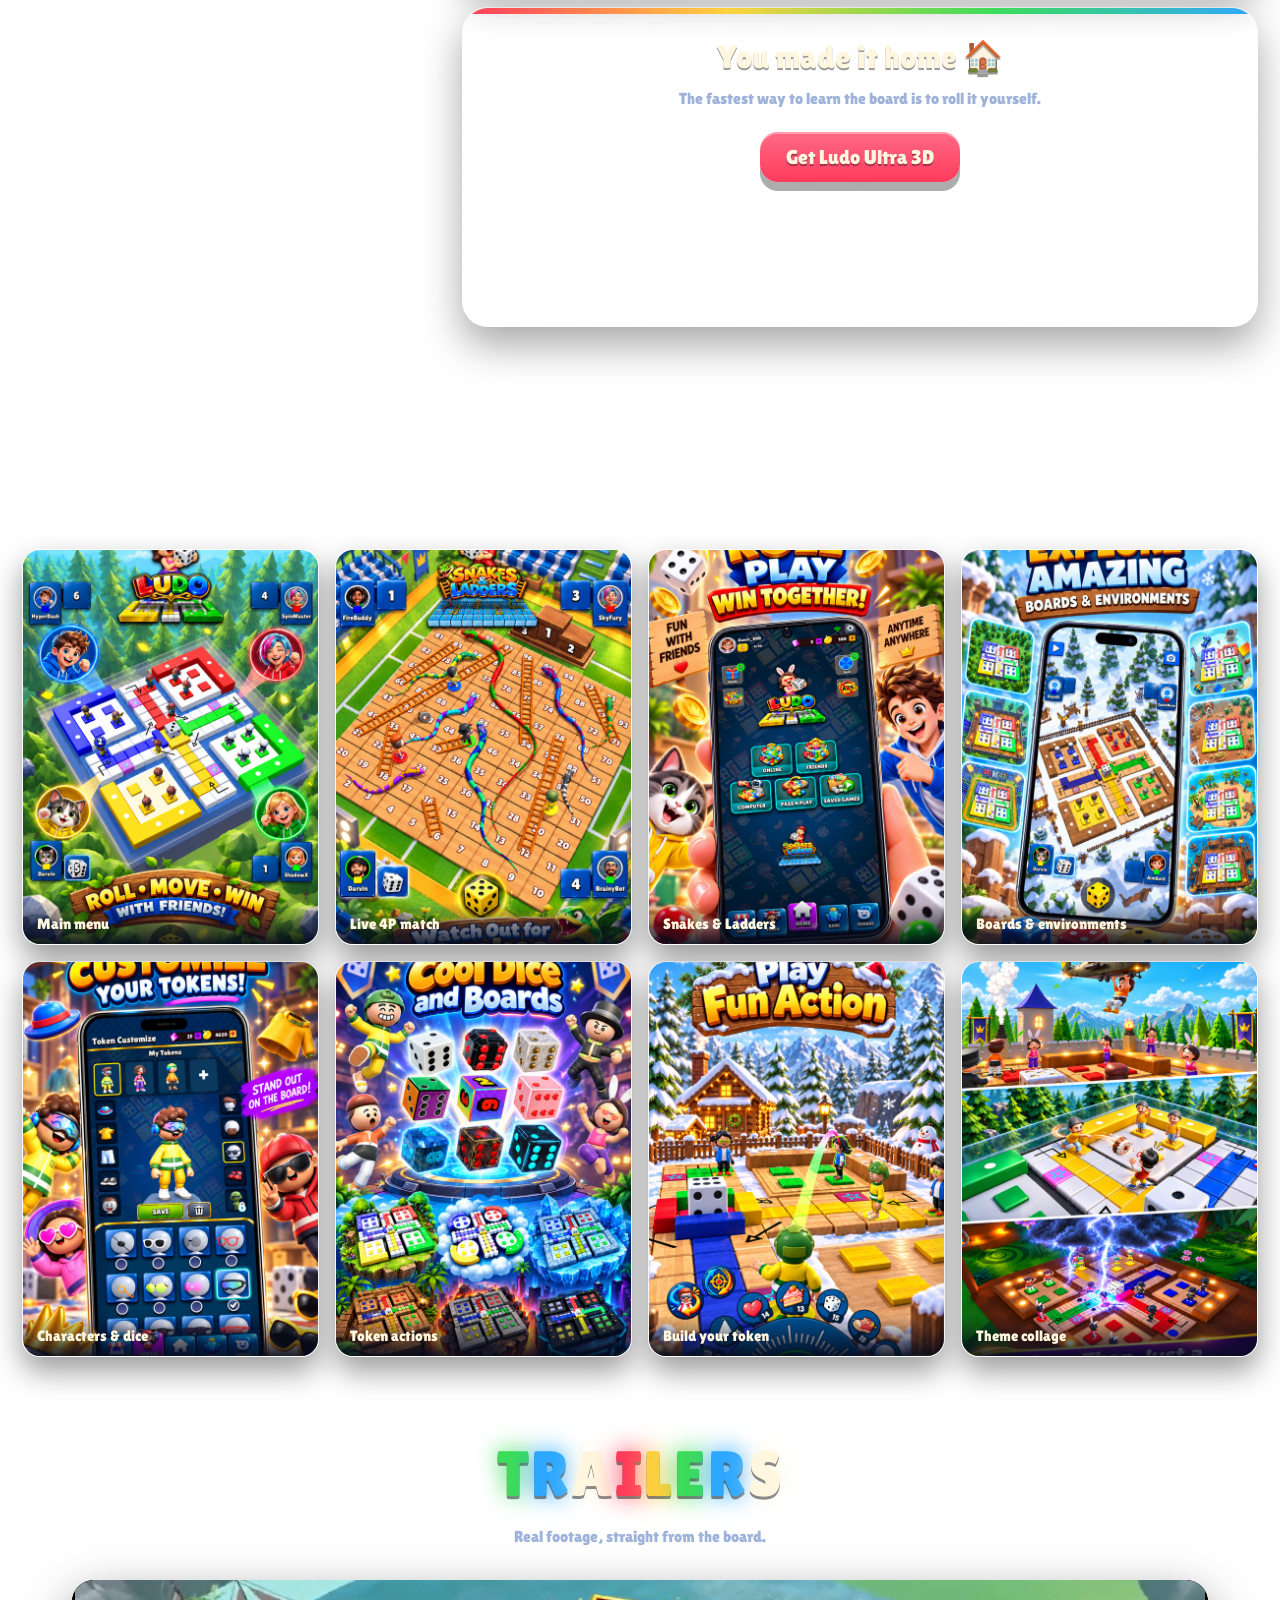
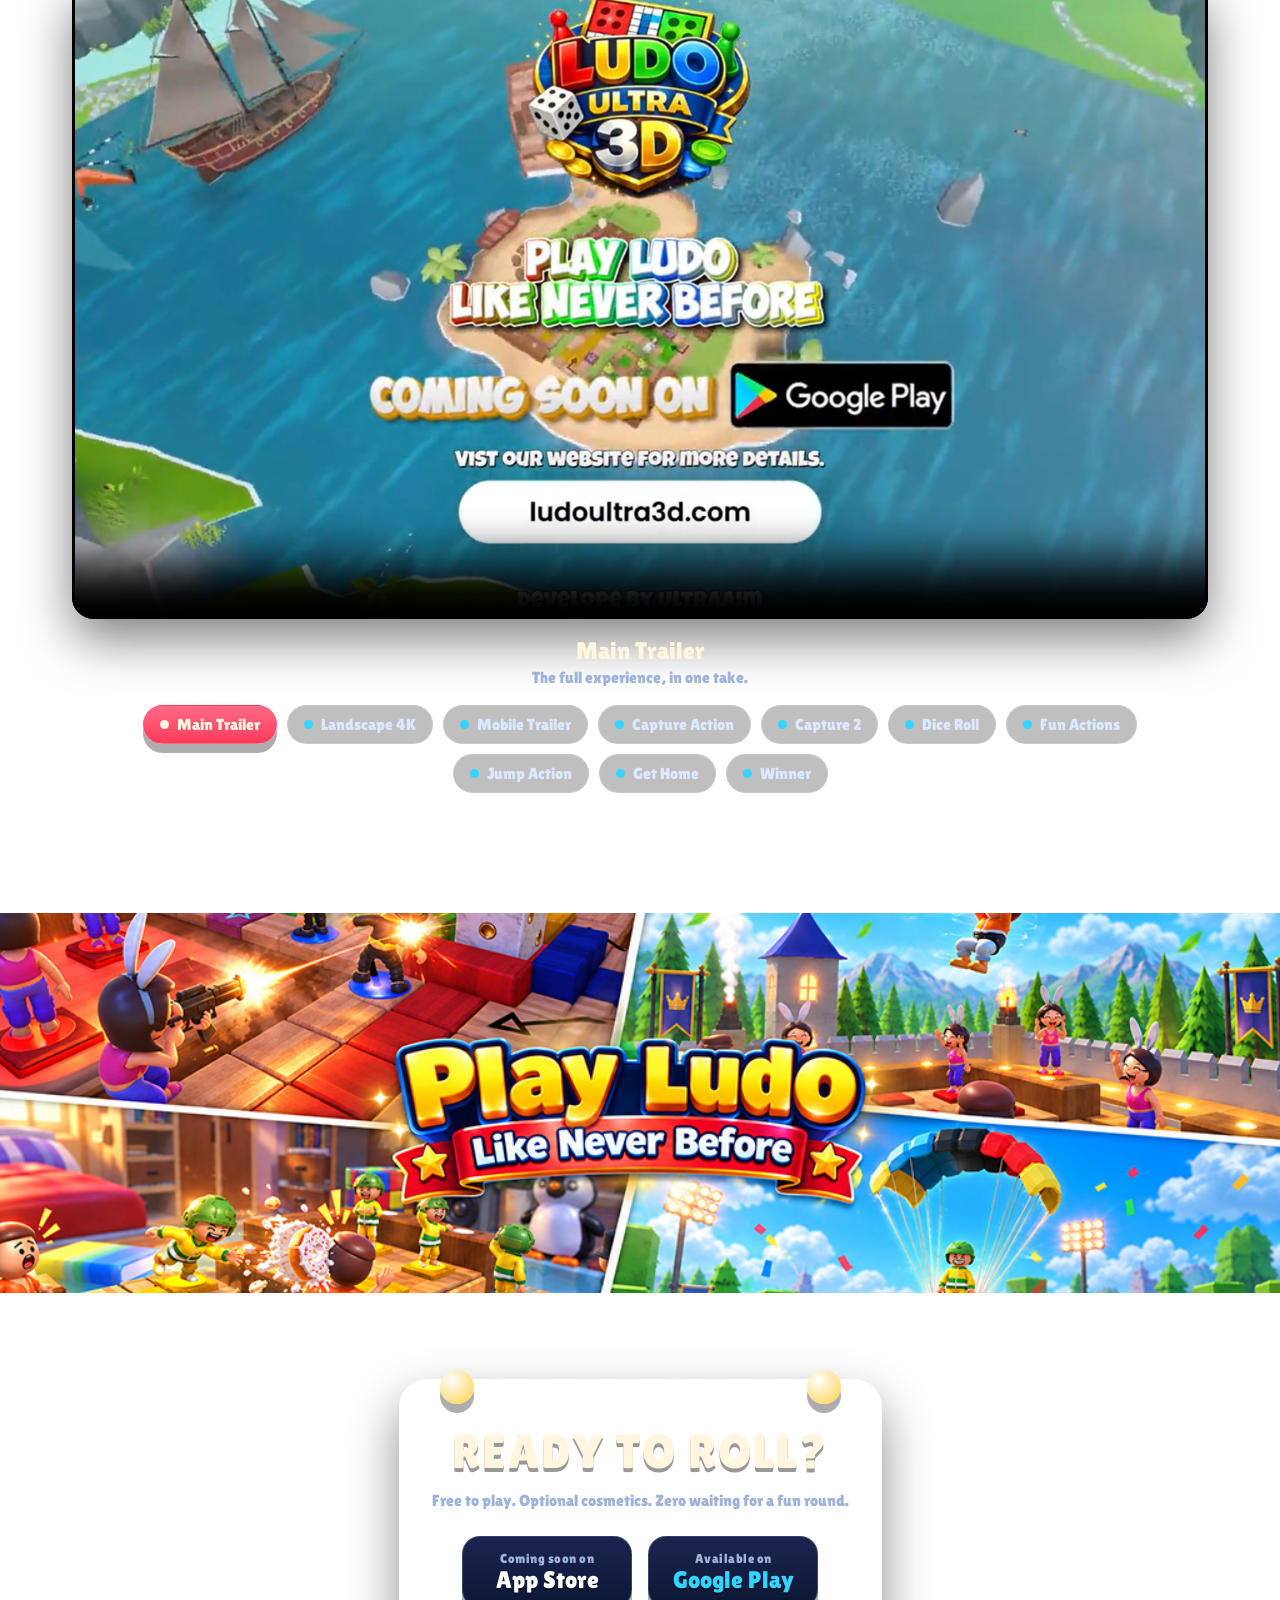
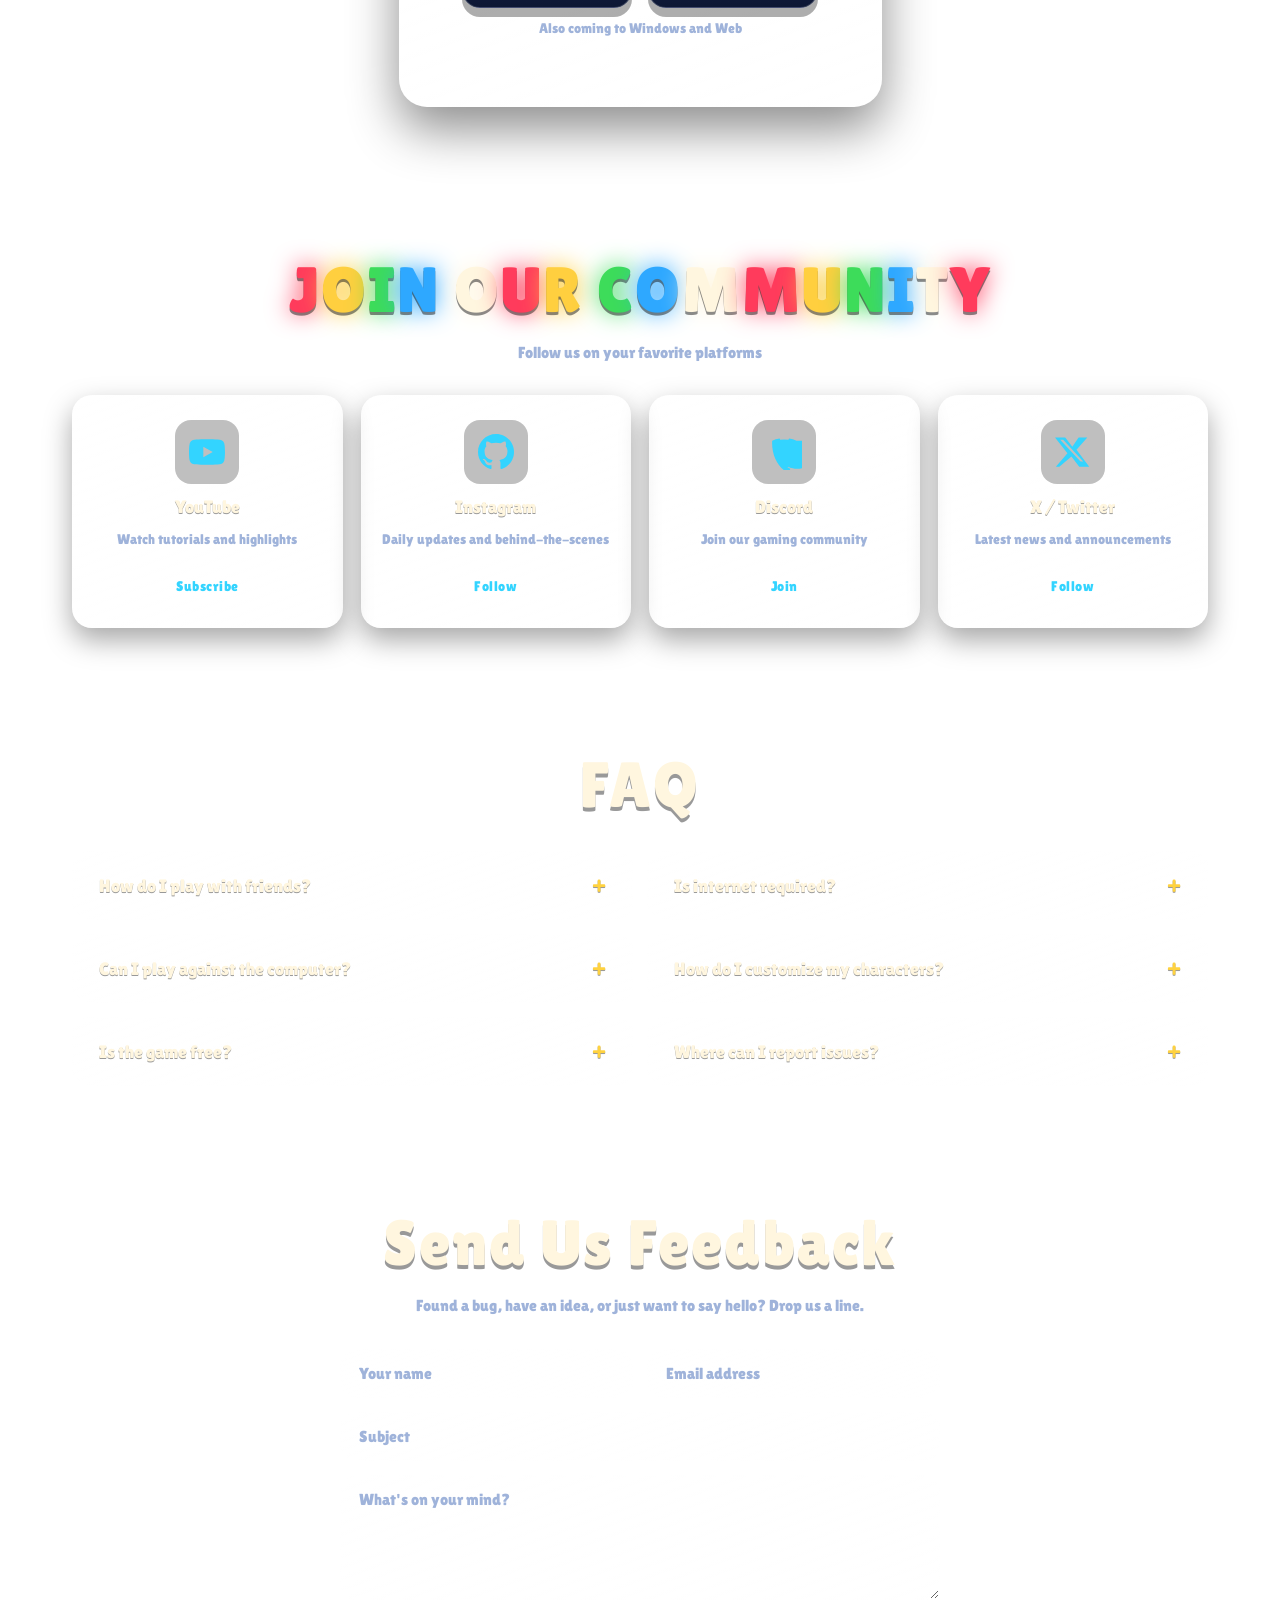
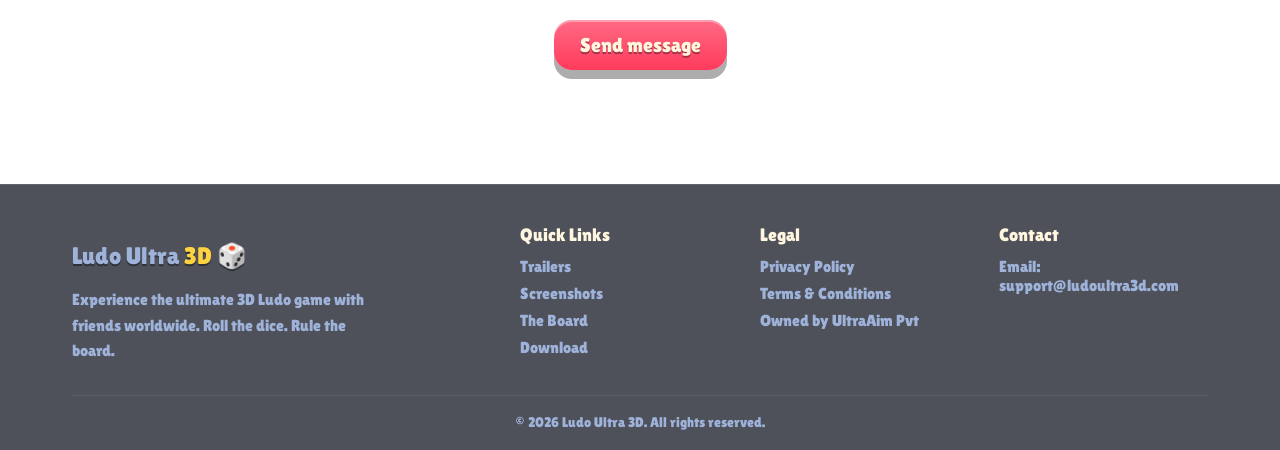
==== commit 774a4e0a: "Worked on adding Dice, Environements, Cut/Fun Actions" ====
--- a/index.html
+++ b/index.html
@@ -103,7 +103,24 @@
             </div>
 
             <div class="rooms">
-                <article class="room room-green" id="rooms-green" data-room-index="0">
+                <article class="room room-purple" id="rooms-purple" data-room-index="0">
+                    <div class="room-chip"><i></i> PURPLE · DICE COLLECTION</div>
+                    <h3>Your roll, your style</h3>
+                    <p>From classic pips to dragon-etched faces — every die has its own personality and weight.</p>
+                    <div class="dice-grid">
+                        <figure class="dc"><img src="assets/images/Icon_Dice/Icon_Dice_1_Default.png" alt="Default dice"><figcaption>Classic</figcaption></figure>
+                        <figure class="dc"><img src="assets/images/Icon_Dice/Icon_Dice_3_Metal.png" alt="Metal dice"><figcaption>Metal</figcaption></figure>
+                        <figure class="dc"><img src="assets/images/Icon_Dice/Icon_Dice_4_Marbel.png" alt="Marble dice"><figcaption>Marble</figcaption></figure>
+                        <figure class="dc"><img src="assets/images/Icon_Dice/Icon_Dice_5_Color.png" alt="Color dice"><figcaption>Color</figcaption></figure>
+                        <figure class="dc"><img src="assets/images/Icon_Dice/Icon_Dice_6_RainBow.png" alt="Rainbow dice"><figcaption>Rainbow</figcaption></figure>
+                        <figure class="dc"><img src="assets/images/Icon_Dice/Icon_Dice_7_Heart.png" alt="Heart dice"><figcaption>Heart</figcaption></figure>
+                        <figure class="dc"><img src="assets/images/Icon_Dice/Icon_Dice_8_ice.png" alt="Ice dice"><figcaption>Ice</figcaption></figure>
+                        <figure class="dc"><img src="assets/images/Icon_Dice/Icon_Dice_13_dragon.png" alt="Dragon dice"><figcaption>Dragon</figcaption></figure>
+                        <figure class="dc"><img src="assets/images/Icon_Dice/Icon_Dice_17_Scifi.png" alt="Sci-fi dice"><figcaption>Sci-Fi</figcaption></figure>
+                    </div>
+                </article>
+
+                <article class="room room-green" id="rooms-green" data-room-index="1">
                     <div class="room-chip"><i></i> GREEN · BOARD THEMES</div>
                     <h3>9 ways to play the same chase</h3>
                     <p>From icy villages to metallic arenas — every board is a fresh world for the same thrilling race home.</p>
@@ -120,7 +137,7 @@
                     </div>
                 </article>
 
-                <article class="room room-red" id="rooms-red" data-room-index="1">
+                <article class="room room-red" id="rooms-red" data-room-index="2">
                     <div class="room-chip"><i></i> RED · GAME MODES</div>
                     <h3>Six ways to sit down and play</h3>
                     <p>Jump in instantly or set the table yourself. Every mode, one tap from the lobby.</p>
@@ -132,31 +149,59 @@
                     </div>
                 </article>
 
-                <article class="room room-blue" id="rooms-blue" data-room-index="2">
+                <article class="room room-blue" id="rooms-blue" data-room-index="3">
                     <div class="room-chip"><i></i> BLUE · TOKEN ACTIONS</div>
-                    <h3>16 moves that change the game</h3>
-                    <p>Slip past with a banana, freeze them with a snowball, light up the board. Wild actions, classic chaos.</p>
-                    <div class="token-fun">
-                        <img src="assets/images/TokenFunActions/Icon_TokenFunActions_Banana.png" alt="Banana token action">
-                        <img src="assets/images/TokenFunActions/Icon_TokenFunActions_Snowball.png" alt="Snowball token action">
-                        <img src="assets/images/TokenFunActions/Icon_TokenFunActions_Heart.png" alt="Heart token action">
-                        <img src="assets/images/TokenFunActions/Icon_TokenFunActions_PaperPlane.png" alt="Paper plane token action">
-                        <img src="assets/images/TokenFunActions/Icon_TokenFunActions_Rose.png" alt="Rose token action">
-                        <img src="assets/images/TokenFunActions/Icon_TokenFunActions_LoveYou.png" alt="Love you token action">
-                        <img src="assets/images/TokenFunActions/Icon_TokenFunActions_WaterBalloon.png" alt="Water balloon token action">
-                        <img src="assets/images/TokenFunActions/Icon_TokenFunActions_Dance.png" alt="Dance token action">
-                    </div>
-                    <div class="token-fun token-fun--attack">
-                        <img src="assets/images/TokenActions/Icon_TokenActions_Fire_Ball.png" alt="Fireball token action">
-                        <img src="assets/images/TokenActions/Icon_TokenActions_Rock_Throw.png" alt="Rock throw token action">
-                        <img src="assets/images/TokenActions/Icon_TokenActions_Gun_Shoot.png" alt="Gun shoot token action">
-                        <img src="assets/images/TokenActions/Icon_TokenActions_Sword.png" alt="Sword token action">
-                        <img src="assets/images/TokenActions/Icon_TokenActions_Water_Splash.png" alt="Water splash token action">
-                        <img src="assets/images/TokenActions/Icon_TokenActions_Grenade.png" alt="Grenade token action">
-                    </div>
-                </article>
-
-                <article class="room room-yellow" id="rooms-yellow" data-room-index="3">
+                    <h3>30+ moves that change the game</h3>
+                    <p>Express yourself with fun reactions or strike hard with capture actions — every roll opens new possibilities.</p>
+
+                    <!-- Fun Actions -->
+                    <div class="token-category">
+                        <h4 class="token-cat-title">Fun Actions</h4>
+                        <div class="token-fun">
+                            <figure class="tf"><img src="assets/images/TokenFunActions/Icon_TokenFunActions_Banana.png" alt="Banana"><figcaption>Banana</figcaption></figure>
+                            <figure class="tf"><img src="assets/images/TokenFunActions/Icon_TokenFunActions_Snowball.png" alt="Snowball"><figcaption>Snowball</figcaption></figure>
+                            <figure class="tf"><img src="assets/images/TokenFunActions/Icon_TokenFunActions_Heart.png" alt="Heart"><figcaption>Heart</figcaption></figure>
+                            <figure class="tf"><img src="assets/images/TokenFunActions/Icon_TokenFunActions_PaperPlane.png" alt="Paper Plane"><figcaption>Paper Plane</figcaption></figure>
+                            <figure class="tf"><img src="assets/images/TokenFunActions/Icon_TokenFunActions_Rose.png" alt="Rose"><figcaption>Rose</figcaption></figure>
+                            <figure class="tf"><img src="assets/images/TokenFunActions/Icon_TokenFunActions_LoveYou.png" alt="Love You"><figcaption>Love You</figcaption></figure>
+                            <figure class="tf"><img src="assets/images/TokenFunActions/Icon_TokenFunActions_WaterBalloon.png" alt="Water Balloon"><figcaption>Water Balloon</figcaption></figure>
+                            <figure class="tf"><img src="assets/images/TokenFunActions/Icon_TokenFunActions_Dance.png" alt="Dance"><figcaption>Dance</figcaption></figure>
+                            <figure class="tf"><img src="assets/images/TokenFunActions/Icon_TokenFunActions_BrokenHeart.png" alt="Broken Heart"><figcaption>Broken Heart</figcaption></figure>
+                            <figure class="tf"><img src="assets/images/TokenFunActions/Icon_TokenFunActions_Cake.png" alt="Cake"><figcaption>Cake</figcaption></figure>
+                            <figure class="tf"><img src="assets/images/TokenFunActions/Icon_TokenFunActions_Dice.png" alt="Dice"><figcaption>Dice</figcaption></figure>
+                            <figure class="tf"><img src="assets/images/TokenFunActions/Icon_TokenFunActions_Duck.png" alt="Duck"><figcaption>Duck</figcaption></figure>
+                            <figure class="tf"><img src="assets/images/TokenFunActions/Icon_TokenFunActions_Egg.png" alt="Egg"><figcaption>Egg</figcaption></figure>
+                            <figure class="tf"><img src="assets/images/TokenFunActions/Icon_TokenFunActions_HateYou.png" alt="Hate You"><figcaption>Hate You</figcaption></figure>
+                            <figure class="tf"><img src="assets/images/TokenFunActions/Icon_TokenFunActions_MissYou.png" alt="Miss You"><figcaption>Miss You</figcaption></figure>
+                            <figure class="tf"><img src="assets/images/TokenFunActions/Icon_TokenFunActions_Shoe.png" alt="Shoe"><figcaption>Shoe</figcaption></figure>
+                            <figure class="tf"><img src="assets/images/TokenFunActions/Icon_TokenFunActions_Stone.png" alt="Stone"><figcaption>Stone</figcaption></figure>
+                        </div>
+                    </div>
+
+                    <!-- Capture Actions -->
+                    <div class="token-category">
+                        <h4 class="token-cat-title">Capture Actions</h4>
+                        <div class="token-fun token-fun--attack">
+                            <figure class="tf"><img src="assets/images/TokenActions/Icon_TokenActions_Fire_Ball.png" alt="Fire Ball"><figcaption>Fire Ball</figcaption></figure>
+                            <figure class="tf"><img src="assets/images/TokenActions/Icon_TokenActions_Rock_Throw.png" alt="Rock Throw"><figcaption>Rock Throw</figcaption></figure>
+                            <figure class="tf"><img src="assets/images/TokenActions/Icon_TokenActions_Gun_Shoot.png" alt="Gun Shoot"><figcaption>Gun Shoot</figcaption></figure>
+                            <figure class="tf"><img src="assets/images/TokenActions/Icon_TokenActions_Sword.png" alt="Sword"><figcaption>Sword</figcaption></figure>
+                            <figure class="tf"><img src="assets/images/TokenActions/Icon_TokenActions_Water_Splash.png" alt="Water Splash"><figcaption>Water Splash</figcaption></figure>
+                            <figure class="tf"><img src="assets/images/TokenActions/Icon_TokenActions_Grenade.png" alt="Grenade"><figcaption>Grenade</figcaption></figure>
+                            <figure class="tf"><img src="assets/images/TokenActions/Icon_TokenActions_Kick.png" alt="Kick"><figcaption>Kick</figcaption></figure>
+                            <figure class="tf"><img src="assets/images/TokenActions/Icon_TokenActions_Laser_Attack.png" alt="Laser Attack"><figcaption>Laser Attack</figcaption></figure>
+                            <figure class="tf"><img src="assets/images/TokenActions/Icon_TokenActions_Magic_Spike_Attack.png" alt="Magic Spike"><figcaption>Magic Spike</figcaption></figure>
+                            <figure class="tf"><img src="assets/images/TokenActions/Icon_TokenActions_Meteor.png" alt="Meteor"><figcaption>Meteor</figcaption></figure>
+                            <figure class="tf"><img src="assets/images/TokenActions/Icon_TokenActions_Punch.png" alt="Punch"><figcaption>Punch</figcaption></figure>
+                            <figure class="tf"><img src="assets/images/TokenActions/Icon_TokenActions_Spiral_Rock_Attack.png" alt="Spiral Rock"><figcaption>Spiral Rock</figcaption></figure>
+                            <figure class="tf"><img src="assets/images/TokenActions/Icon_TokenActions_Thunder_Lightning.png" alt="Thunder"><figcaption>Thunder</figcaption></figure>
+                            <figure class="tf"><img src="assets/images/TokenActions/Icon_TokenActions_Water_Swim.png" alt="Water Swim"><figcaption>Water Swim</figcaption></figure>
+                            <figure class="tf"><img src="assets/images/TokenActions/Icon_TokenActions_Wind_Splash.png" alt="Wind Splash"><figcaption>Wind Splash</figcaption></figure>
+                        </div>
+                    </div>
+                </article>
+
+                <article class="room room-yellow" id="rooms-yellow" data-room-index="4">
                     <div class="room-chip"><i></i> YELLOW · CHARACTERS</div>
                     <h3>Build a token that's yours</h3>
                     <p>Mix hats, shades, and streetwear. Then swap to a pet, a dragon, or a whole crew — your board, your cast.</p>
@@ -171,7 +216,24 @@
                     <p class="room-foot">…plus cats, dragons, jokers and more — unlock as you play.</p>
                 </article>
 
-                <div class="room room-home" id="room-home" data-room-index="4">
+                <article class="room room-orange" id="rooms-orange" data-room-index="5">
+                    <div class="room-chip"><i></i> ORANGE · ENVIRONMENTS</div>
+                    <h3>Worlds beyond the board</h3>
+                    <p>Play in a snow village, a dragon's lair, a sci-fi city, or a magical castle — each environment brings the board to life.</p>
+                    <div class="env-grid">
+                        <figure class="ec"><img src="assets/images/Icon_Environment/Icon_Model_Environment%20C1%20Default.png" alt="Default environment"><figcaption>Classic</figcaption></figure>
+                        <figure class="ec"><img src="assets/images/Icon_Environment/Icon_Model_Environment%20C2%20City.png" alt="City environment"><figcaption>City</figcaption></figure>
+                        <figure class="ec"><img src="assets/images/Icon_Environment/Icon_Model_Environment%20C3%20Kids%20Room.png" alt="Kids Room environment"><figcaption>Kids Room</figcaption></figure>
+                        <figure class="ec"><img src="assets/images/Icon_Environment/Icon_Model_Environment%20C4%20Castle.png" alt="Castle environment"><figcaption>Castle</figcaption></figure>
+                        <figure class="ec"><img src="assets/images/Icon_Environment/Icon_Model_Environment%20L1%20christmas.png" alt="Christmas environment"><figcaption>Christmas</figcaption></figure>
+                        <figure class="ec"><img src="assets/images/Icon_Environment/Icon_Model_Environment%20L2%20Dragon.png" alt="Dragon environment"><figcaption>Dragon Lair</figcaption></figure>
+                        <figure class="ec"><img src="assets/images/Icon_Environment/Icon_Model_Environment%20R1%20soccer%20field.png" alt="Soccer Field environment"><figcaption>Soccer Field</figcaption></figure>
+                        <figure class="ec"><img src="assets/images/Icon_Environment/Icon_Model_Environment%20R2%20Island.png" alt="Island environment"><figcaption>Island</figcaption></figure>
+                        <figure class="ec"><img src="assets/images/Icon_Environment/Icon_Model_Environment%20R3%20Magical.png" alt="Magical environment"><figcaption>Magical</figcaption></figure>
+                    </div>
+                </article>
+
+                <div class="room room-home" id="room-home" data-room-index="6">
                     <div class="home-cta">
                         <h3>You made it home 🏠</h3>
                         <p>The fastest way to learn the board is to roll it yourself.</p>
--- a/styles.css
+++ b/styles.css
@@ -695,6 +695,60 @@
     color: var(--text-dim);
 }
 
+/* Dice Collection grid — matches .board-themes */
+.dice-grid {
+    display: grid;
+    grid-template-columns: repeat(5, 1fr);
+    gap: 12px;
+    margin-top: 22px;
+}
+.dc {
+    text-align: center;
+}
+.dc img {
+    aspect-ratio: 1;
+    object-fit: cover;
+    border-radius: 14px;
+    background: rgba(0, 0, 0, 0.2);
+    box-shadow: var(--toy-shadow), inset 0 1px 0 rgba(255, 255, 255, 0.2);
+    transition: transform 0.2s ease;
+}
+.dc:hover img {
+    transform: scale(1.05) rotate(-2deg);
+}
+.dc figcaption {
+    margin-top: 6px;
+    font-size: 0.8rem;
+    color: var(--text-dim);
+}
+
+/* Environments grid — matches .board-themes */
+.env-grid {
+    display: grid;
+    grid-template-columns: repeat(5, 1fr);
+    gap: 12px;
+    margin-top: 22px;
+}
+.ec {
+    text-align: center;
+}
+.ec img {
+    aspect-ratio: 4 / 3;
+    object-fit: cover;
+    border-radius: 14px;
+    background: rgba(0, 0, 0, 0.2);
+    box-shadow: var(--toy-shadow), inset 0 1px 0 rgba(255, 255, 255, 0.2);
+    transition: transform 0.2s ease;
+}
+.ec:hover img {
+    transform: scale(1.05) rotate(-2deg);
+}
+.ec figcaption {
+    margin-top: 6px;
+    font-size: 0.8rem;
+    color: var(--text-dim);
+}
+
 /* Mode grid */
 .mode-grid {
     display: grid;
@@ -729,27 +783,61 @@
     margin-top: 2px;
 }
 
-/* Token action rows */
+/* Token action categories */
+.token-category {
+    margin-top: 22px;
+}
+.token-cat-title {
+    font-size: 1rem;
+    color: var(--cyan);
+    text-transform: uppercase;
+    letter-spacing: 1px;
+    margin-bottom: 14px;
+    display: flex;
+    align-items: center;
+    gap: 8px;
+}
+.token-cat-title::before {
+    content: '';
+    width: 24px;
+    height: 2px;
+    background: var(--cyan);
+}
+
 .token-fun {
-    display: flex;
-    flex-wrap: wrap;
-    gap: 12px;
-    margin-top: 22px;
-}
-.token-fun img {
+    display: grid;
+    grid-template-columns: repeat(auto-fill, minmax(80px, 1fr));
+    gap: 16px;
+}
+.tf {
+    text-align: center;
+}
+.tf img {
     width: 66px;
     height: 66px;
-    object-fit: cover;
+    object-fit: contain;
     border-radius: 50%;
     background: radial-gradient(circle at 35% 30%, rgba(255, 255, 255, 0.5), rgba(0, 0, 0, 0.25));
     box-shadow: var(--toy-shadow), inset 0 2px 0 rgba(255, 255, 255, 0.4);
-    transition: transform 0.2s ease;
-}
-.token-fun img:hover {
-    transform: translateY(-6px) scale(1.08) rotate(-8deg);
-}
-.token-fun--attack {
-    margin-top: 14px;
+    transition: transform 0.25s ease;
+}
+.tf:hover img {
+    transform: translateY(-6px) scale(1.12) rotate(-8deg);
+}
+.tf figcaption {
+    margin-top: 6px;
+    font-size: 0.75rem;
+    color: var(--text-dim);
+    text-transform: capitalize;
+}
+
+/* Capture Actions - slightly more aggressive styling */
+.token-fun--attack .tf img {
+    background: radial-gradient(circle at 35% 30%, rgba(255, 100, 100, 0.4), rgba(80, 0, 0, 0.5));
+    box-shadow: var(--toy-shadow), inset 0 2px 0 rgba(255, 150, 150, 0.4), 0 0 16px rgba(255, 60, 60, 0.3);
+}
+.token-fun--attack .tf:hover img {
+    box-shadow: var(--toy-shadow), inset 0 2px 0 rgba(255, 150, 150, 0.4), 0 0 24px rgba(255, 60, 60, 0.5);
 }
 
 /* Character items */
@@ -1286,6 +1374,8 @@
     }
     .board { max-width: 280px; }
     .board-themes { grid-template-columns: repeat(3, 1fr); }
+    .dice-grid { grid-template-columns: repeat(3, 1fr); gap: 12px; }
+    .env-grid { grid-template-columns: repeat(3, 1fr); gap: 12px; }
     .parade { grid-template-columns: repeat(2, 1fr); }
     .community-grid { grid-template-columns: repeat(2, 1fr); gap: 14px; }
     .faq-grid { grid-template-columns: 1fr; }
@@ -1299,6 +1389,8 @@
     .lockup-3d { letter-spacing: 4px; }
     .lockup-ludo { gap: 2px; }
     .board-themes { grid-template-columns: repeat(2, 1fr); }
+    .dice-grid { grid-template-columns: repeat(2, 1fr); gap: 12px; }
+    .env-grid { grid-template-columns: repeat(2, 1fr); gap: 12px; }
     .mode-grid { grid-template-columns: 1fr; }
     .parade { grid-template-columns: 1fr; }
     .shot { aspect-ratio: 4 / 3; }
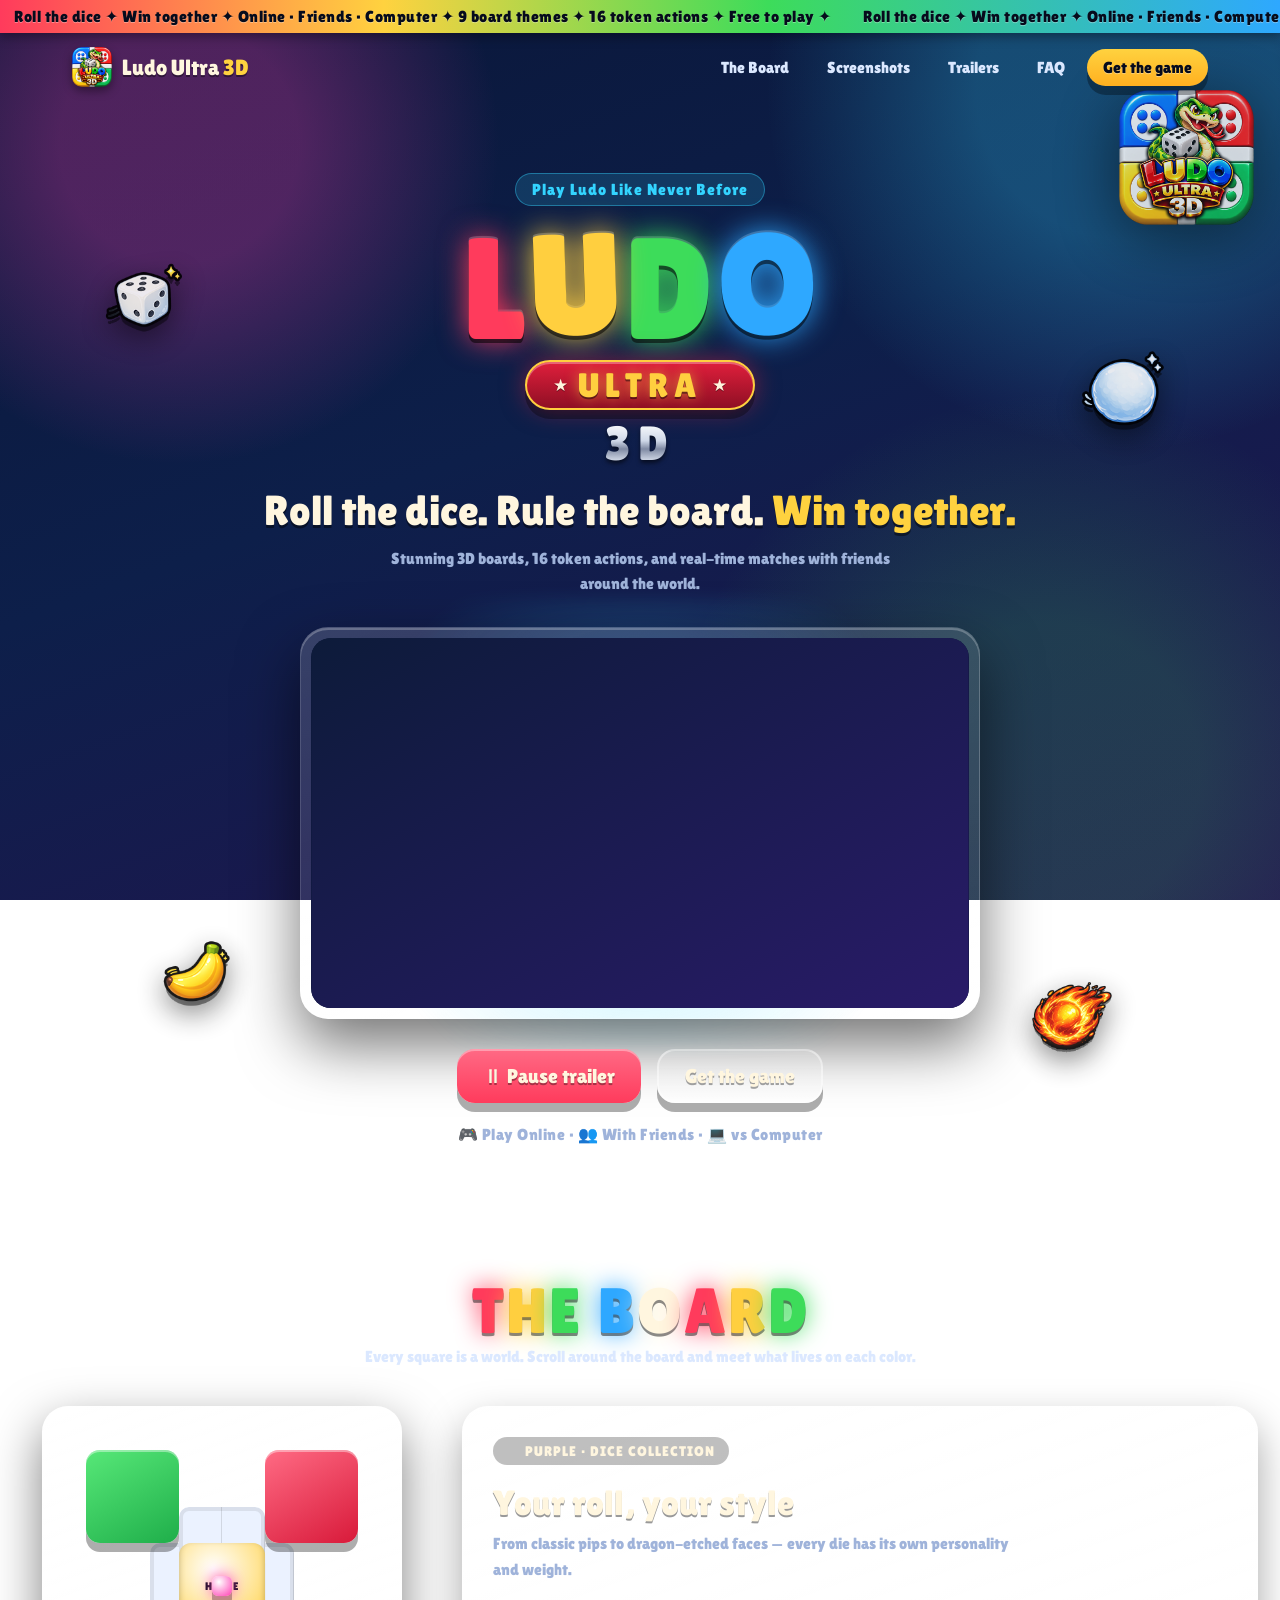
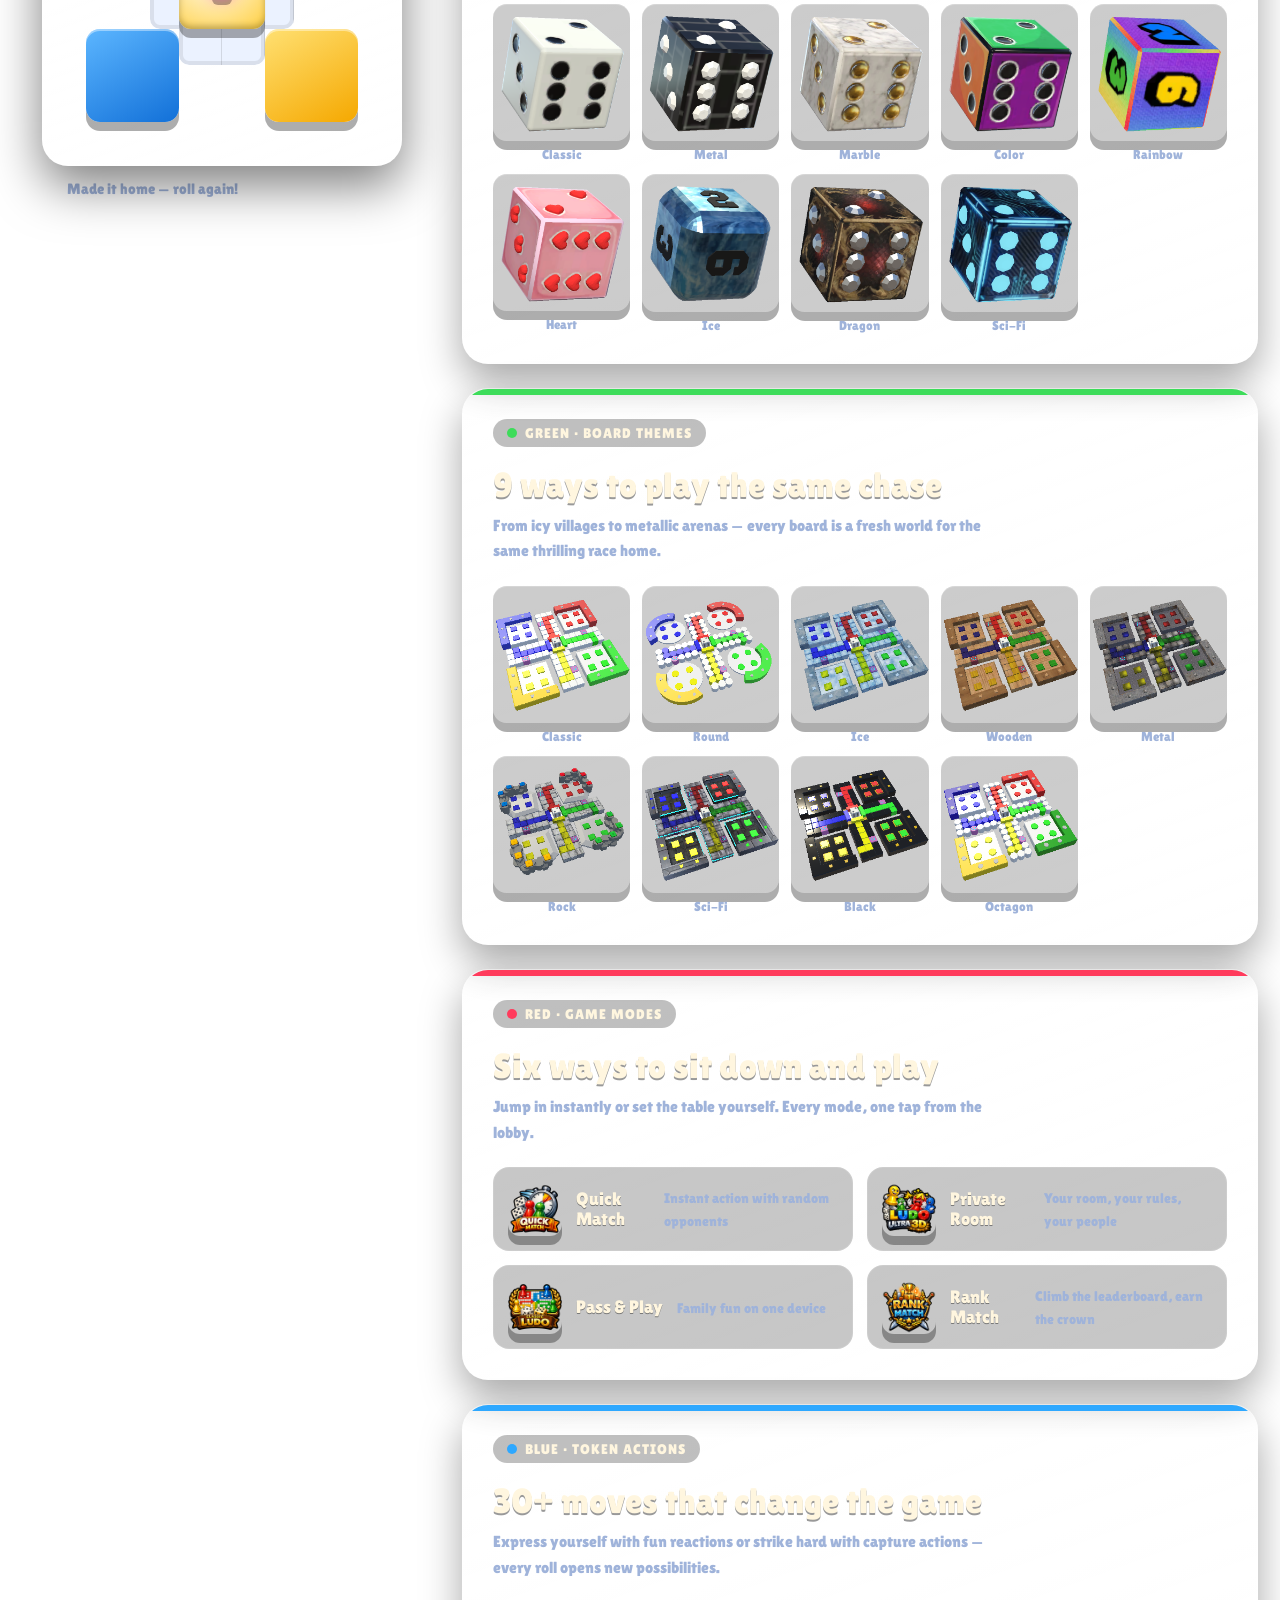
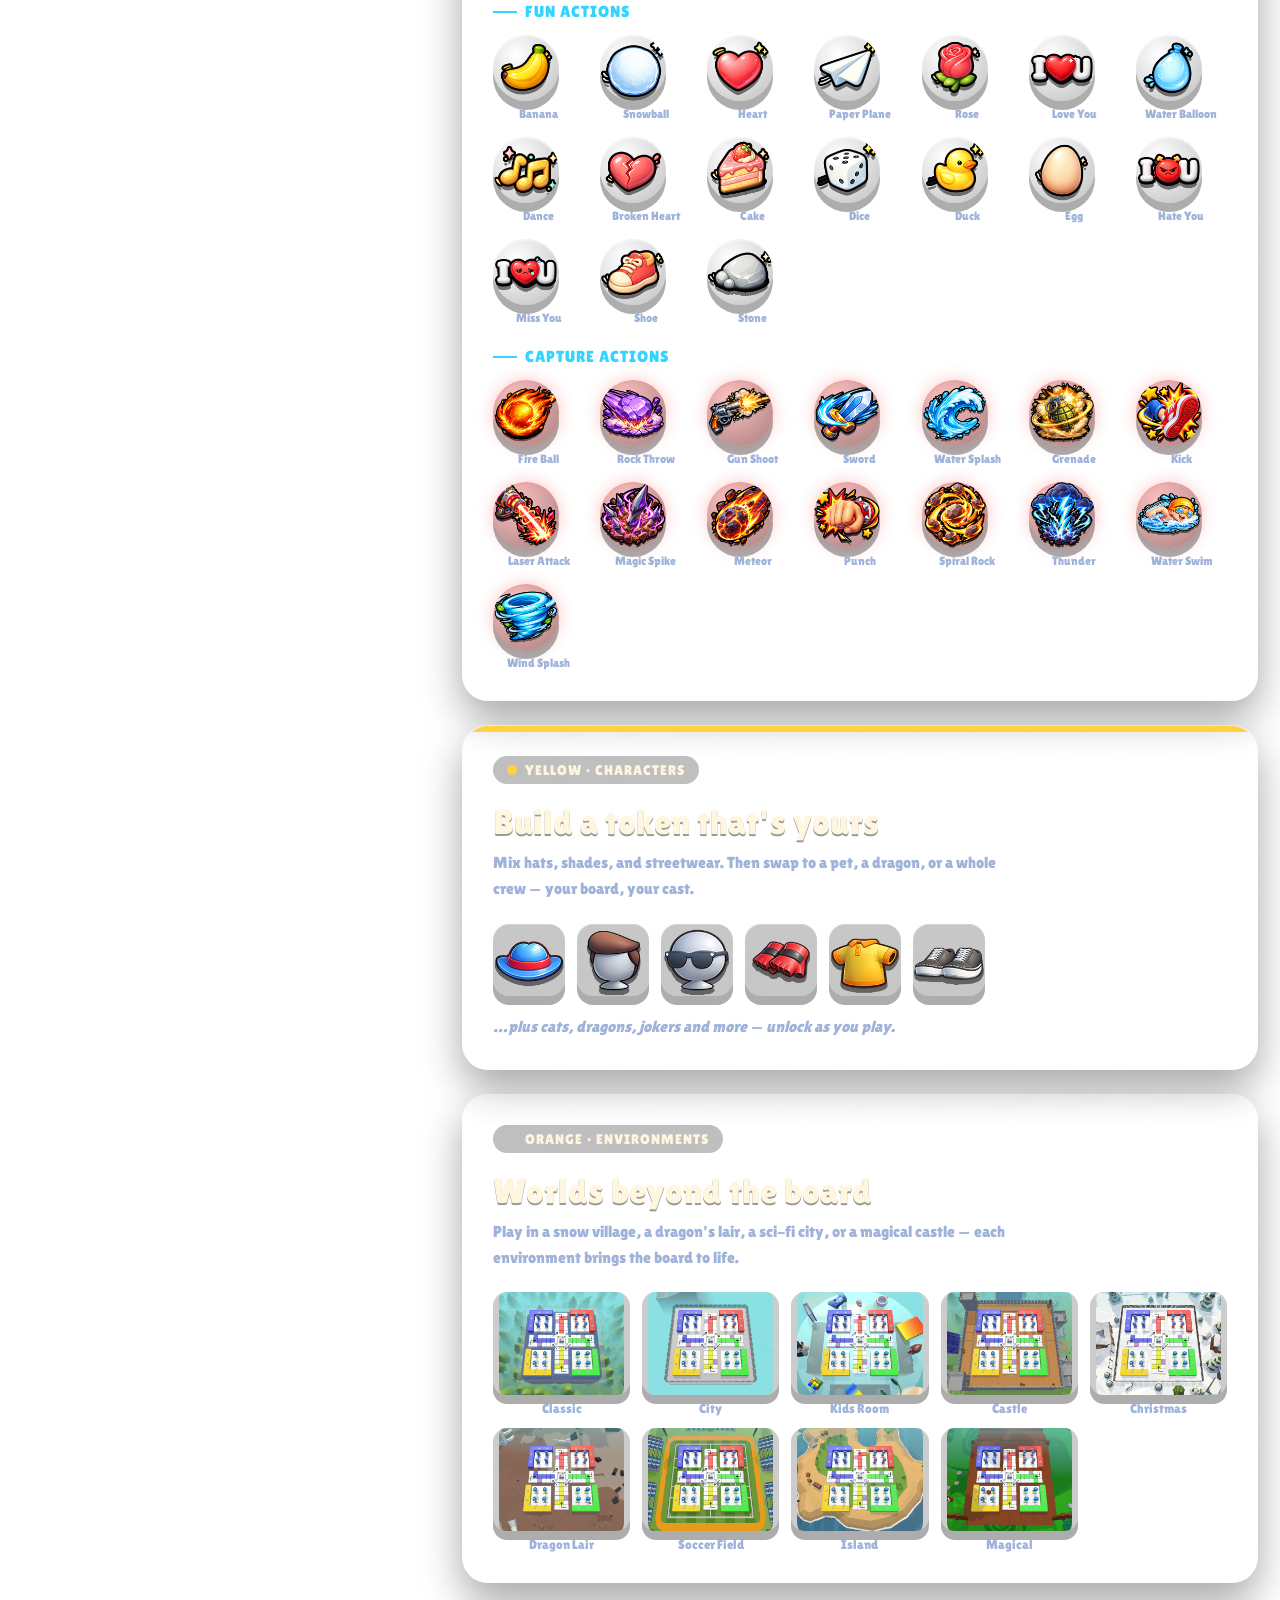
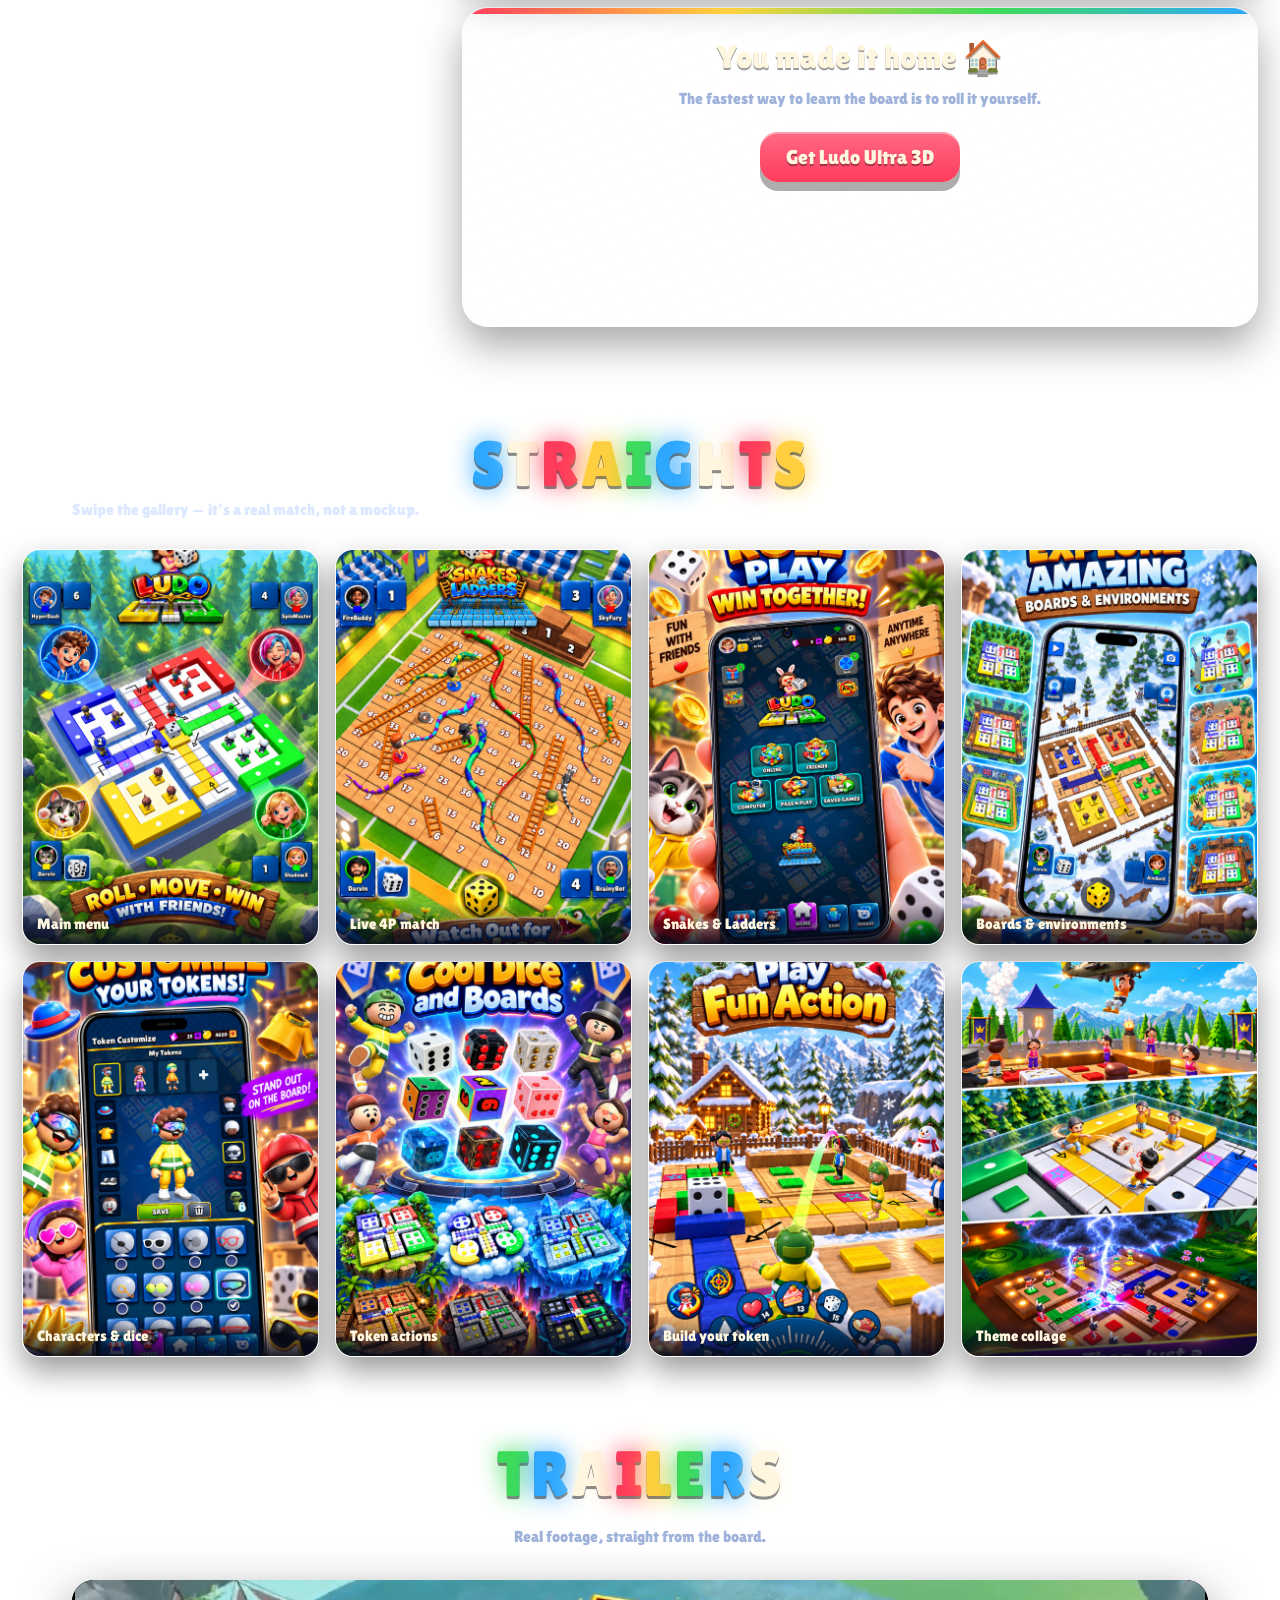
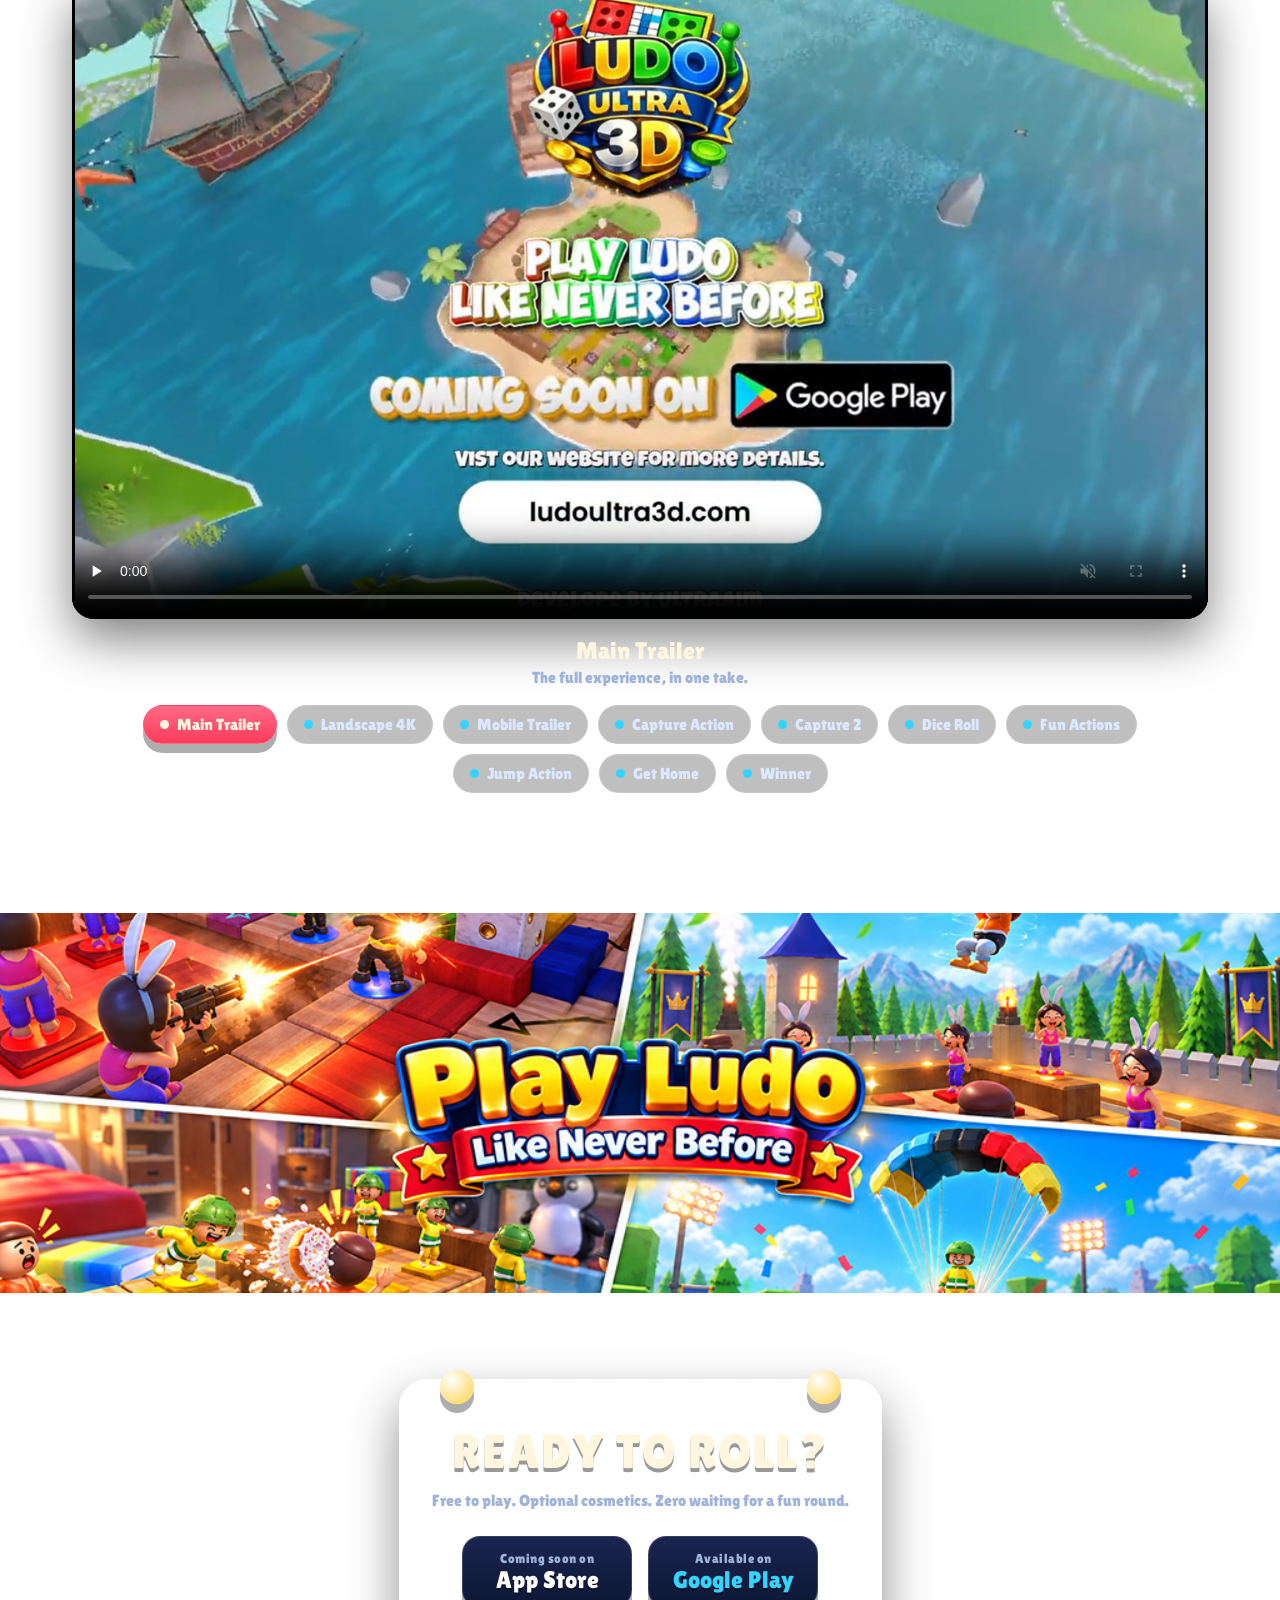
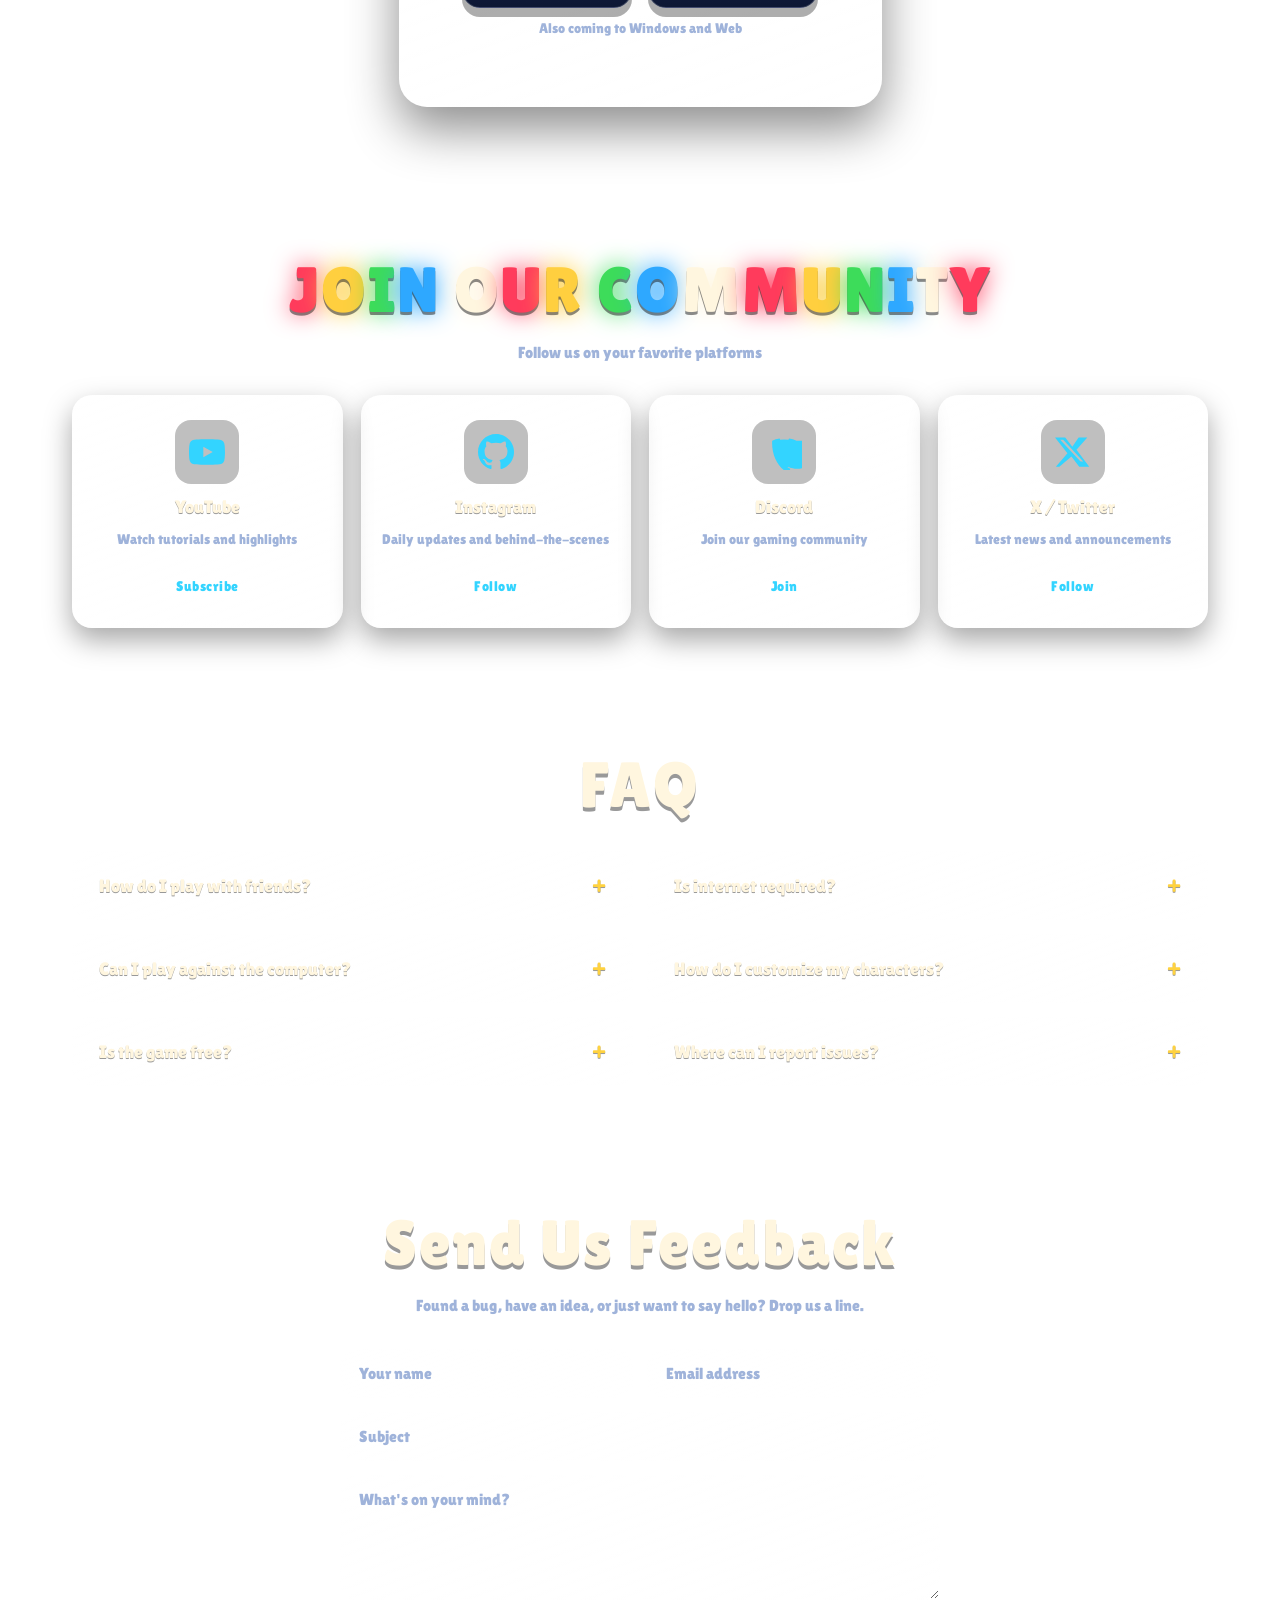
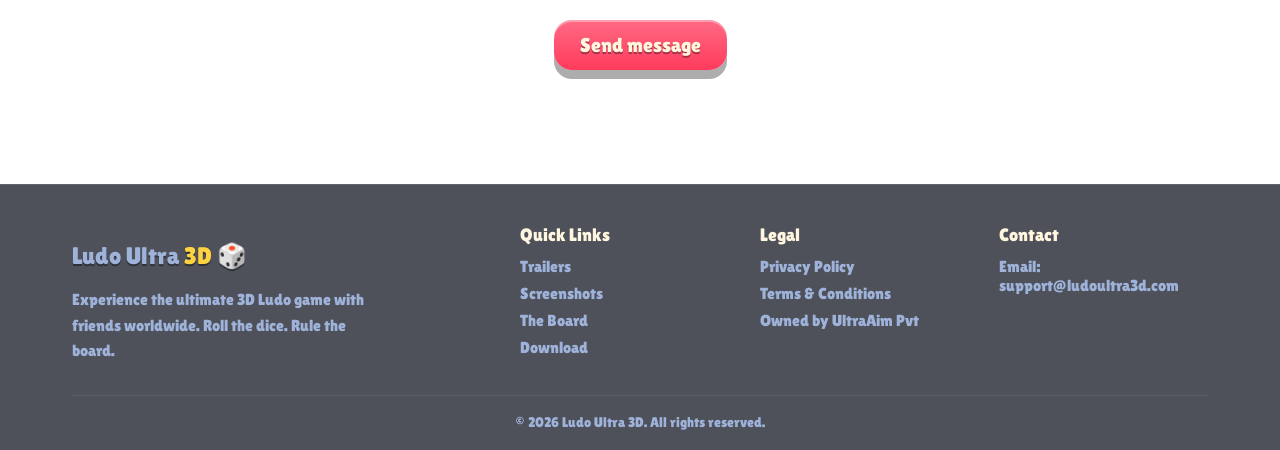
==== commit d1df875e: "Adding details popup, wip" ====
--- a/index.html
+++ b/index.html
@@ -436,6 +436,37 @@
         </div>
     </footer>
 
+<!-- Item Detail Modal -->
+<div class="modal-overlay" id="itemModal" role="dialog" aria-modal="true" aria-labelledby="modalTitle">
+    <div class="modal-container">
+        <button class="modal-close" id="modalClose" aria-label="Close modal">&times;</button>
+
+        <div class="modal-nav">
+            <button class="modal-prev" id="modalPrev" aria-label="Previous item">
+                <svg viewBox="0 0 24 24" fill="none" stroke="currentColor" stroke-width="2.5"><path d="M15 18l-6-6 6-6"/></svg>
+            </button>
+            <div class="modal-counter" id="modalCounter">1 / 9</div>
+            <button class="modal-next" id="modalNext" aria-label="Next item">
+                <svg viewBox="0 0 24 24" fill="none" stroke="currentColor" stroke-width="2.5"><path d="M9 6l6 6-6 6"/></svg>
+            </button>
+        </div>
+
+        <div class="modal-content">
+            <div class="modal-media" id="modalMedia">
+                <img id="modalImage" src="" alt="">
+                <video id="modalVideo" controls playsinline style="display:none;"></video>
+            </div>
+            <div class="modal-info">
+                <span class="modal-category" id="modalCategory"></span>
+                <h2 class="modal-title" id="modalTitle"></h2>
+                <p class="modal-description" id="modalDescription"></p>
+                <div class="modal-meta" id="modalMeta"></div>
+                <div class="modal-gallery" id="modalGallery"></div>
+            </div>
+        </div>
+    </div>
+</div>
+
     <script src="script.js"></script>
 </body>
 </html>
--- a/styles.css
+++ b/styles.css
@@ -1401,6 +1401,304 @@
     .form-row { grid-template-columns: 1fr; }
 }
 
+/* ============================================================
+   ITEM DETAIL MODAL
+   ============================================================ */
+.modal-overlay {
+    position: fixed;
+    inset: 0;
+    background: rgba(0, 0, 0, 0.85);
+    backdrop-filter: blur(8px);
+    z-index: 10000;
+    display: flex;
+    align-items: center;
+    justify-content: center;
+    padding: 24px;
+    opacity: 0;
+    visibility: hidden;
+    transition: opacity 0.3s ease, visibility 0.3s ease;
+}
+.modal-overlay.active {
+    opacity: 1;
+    visibility: visible;
+}
+
+.modal-container {
+    position: relative;
+    max-width: 900px;
+    width: 100%;
+    max-height: 90vh;
+    background: linear-gradient(160deg, rgba(12, 20, 48, 0.98), rgba(6, 11, 28, 0.98));
+    border: 1px solid rgba(51, 212, 255, 0.2);
+    border-radius: 24px;
+    box-shadow:
+        0 32px 80px rgba(0, 0, 0, 0.6),
+        0 0 0 1px rgba(255, 255, 255, 0.05) inset,
+        0 0 60px rgba(51, 212, 255, 0.1);
+    overflow: hidden;
+    transform: scale(0.92) translateY(20px);
+    transition: transform 0.35s cubic-bezier(0.34, 1.4, 0.64, 1);
+}
+.modal-overlay.active .modal-container {
+    transform: scale(1) translateY(0);
+}
+
+.modal-close {
+    position: absolute;
+    top: 16px;
+    right: 16px;
+    width: 44px;
+    height: 44px;
+    border-radius: 50%;
+    background: rgba(0, 0, 0, 0.5);
+    border: 1px solid rgba(255, 255, 255, 0.1);
+    color: var(--cream);
+    font-size: 1.5rem;
+    line-height: 1;
+    display: flex;
+    align-items: center;
+    justify-content: center;
+    cursor: pointer;
+    z-index: 10;
+    transition: all 0.2s ease;
+    backdrop-filter: blur(8px);
+}
+.modal-close:hover {
+    background: rgba(255, 60, 60, 0.3);
+    border-color: rgba(255, 60, 60, 0.5);
+    transform: rotate(90deg) scale(1.1);
+}
+
+.modal-nav {
+    position: absolute;
+    top: 16px;
+    left: 50%;
+    transform: translateX(-50%);
+    display: flex;
+    align-items: center;
+    gap: 16px;
+    z-index: 10;
+    pointer-events: none;
+}
+.modal-nav button {
+    pointer-events: auto;
+    width: 44px;
+    height: 44px;
+    border-radius: 50%;
+    background: rgba(51, 212, 255, 0.15);
+    border: 1px solid rgba(51, 212, 255, 0.3);
+    color: var(--cyan);
+    display: flex;
+    align-items: center;
+    justify-content: center;
+    cursor: pointer;
+    transition: all 0.2s ease;
+    backdrop-filter: blur(8px);
+}
+.modal-nav button:hover:not(:disabled) {
+    background: var(--cyan);
+    color: var(--ink);
+    transform: scale(1.1);
+    box-shadow: 0 0 24px rgba(51, 212, 255, 0.5);
+}
+.modal-nav button:disabled {
+    opacity: 0.3;
+    cursor: not-allowed;
+}
+.modal-nav svg {
+    width: 20px;
+    height: 20px;
+}
+.modal-counter {
+    color: var(--text-dim);
+    font-size: 0.9rem;
+    font-variant-numeric: tabular-nums;
+    min-width: 70px;
+    text-align: center;
+}
+
+.modal-content {
+    display: grid;
+    grid-template-columns: 1.2fr 1fr;
+    gap: 0;
+    min-height: 480px;
+}
+
+.modal-media {
+    position: relative;
+    background: rgba(0, 0, 0, 0.4);
+    overflow: hidden;
+}
+.modal-media img,
+.modal-media video {
+    width: 100%;
+    height: 100%;
+    min-height: 480px;
+    object-fit: cover;
+    transition: opacity 0.3s ease;
+}
+.modal-media video {
+    display: none;
+}
+.modal-media video.active {
+    display: block;
+}
+
+/* Portrait video placeholder for mobile */
+.modal-video-placeholder {
+    width: 100%;
+    min-height: 480px;
+    background: linear-gradient(160deg, rgba(51, 212, 255, 0.1), rgba(155, 89, 182, 0.1));
+    display: flex;
+    flex-direction: column;
+    align-items: center;
+    justify-content: center;
+    gap: 16px;
+    color: var(--text-dim);
+    border: 2px dashed rgba(51, 212, 255, 0.3);
+    border-radius: 0;
+}
+.modal-video-placeholder svg {
+    width: 64px;
+    height: 64px;
+    stroke: var(--cyan);
+    opacity: 0.6;
+}
+.modal-video-placeholder span {
+    font-size: 0.9rem;
+    text-align: center;
+    padding: 0 24px;
+}
+
+.modal-info {
+    padding: 40px 36px;
+    display: flex;
+    flex-direction: column;
+    justify-content: center;
+    overflow-y: auto;
+    max-height: 90vh;
+}
+
+.modal-category {
+    display: inline-block;
+    font-size: 0.7rem;
+    text-transform: uppercase;
+    letter-spacing: 2px;
+    color: var(--cyan);
+    background: rgba(51, 212, 255, 0.15);
+    padding: 6px 14px;
+    border-radius: 100px;
+    margin-bottom: 16px;
+    border: 1px solid rgba(51, 212, 255, 0.3);
+}
+
+.modal-title {
+    font-family: 'Orbitron', sans-serif;
+    font-size: 2.2rem;
+    font-weight: 700;
+    color: var(--cream);
+    line-height: 1.2;
+    margin-bottom: 16px;
+    text-shadow: 0 2px 16px rgba(51, 212, 255, 0.3);
+}
+
+.modal-description {
+    color: var(--text-dim);
+    font-size: 1.05rem;
+    line-height: 1.7;
+    margin-bottom: 24px;
+}
+
+.modal-meta {
+    display: flex;
+    flex-wrap: wrap;
+    gap: 10px;
+    margin-bottom: 28px;
+}
+.modal-meta-item {
+    display: flex;
+    align-items: center;
+    gap: 8px;
+    background: rgba(255, 255, 255, 0.05);
+    border: 1px solid rgba(255, 255, 255, 0.08);
+    padding: 8px 14px;
+    border-radius: 8px;
+    font-size: 0.85rem;
+    color: var(--cream);
+}
+.modal-meta-item svg {
+    width: 16px;
+    height: 16px;
+    stroke: var(--cyan);
+}
+
+.modal-gallery {
+    display: flex;
+    gap: 10px;
+    overflow-x: auto;
+    padding-bottom: 8px;
+    scrollbar-width: thin;
+    scrollbar-color: var(--cyan) transparent;
+}
+.modal-gallery::-webkit-scrollbar {
+    height: 6px;
+}
+.modal-gallery::-webkit-scrollbar-track {
+    background: transparent;
+}
+.modal-gallery::-webkit-scrollbar-thumb {
+    background: var(--cyan);
+    border-radius: 3px;
+}
+.modal-gallery-item {
+    flex: 0 0 80px;
+    height: 80px;
+    border-radius: 12px;
+    overflow: hidden;
+    cursor: pointer;
+    border: 2px solid transparent;
+    transition: all 0.2s ease;
+    background: rgba(0, 0, 0, 0.3);
+    position: relative;
+}
+.modal-gallery-item:hover {
+    border-color: var(--cyan);
+    transform: scale(1.05);
+}
+.modal-gallery-item.active {
+    border-color: var(--cyan);
+    box-shadow: 0 0 16px rgba(51, 212, 255, 0.4);
+}
+.modal-gallery-item img {
+    width: 100%;
+    height: 100%;
+    object-fit: cover;
+    display: block;
+}
+
+@media (max-width: 768px) {
+    .modal-content {
+        grid-template-columns: 1fr;
+    }
+    .modal-media img,
+    .modal-media video {
+        min-height: 300px;
+    }
+    .modal-info {
+        padding: 28px 24px;
+    }
+    .modal-title {
+        font-size: 1.6rem;
+    }
+    .modal-nav {
+        top: 8px;
+    }
+    .modal-close {
+        top: 8px;
+        right: 8px;
+    }
+}
+
 @media (prefers-reduced-motion: reduce) {
     *, *::before, *::after {
         animation: none !important;
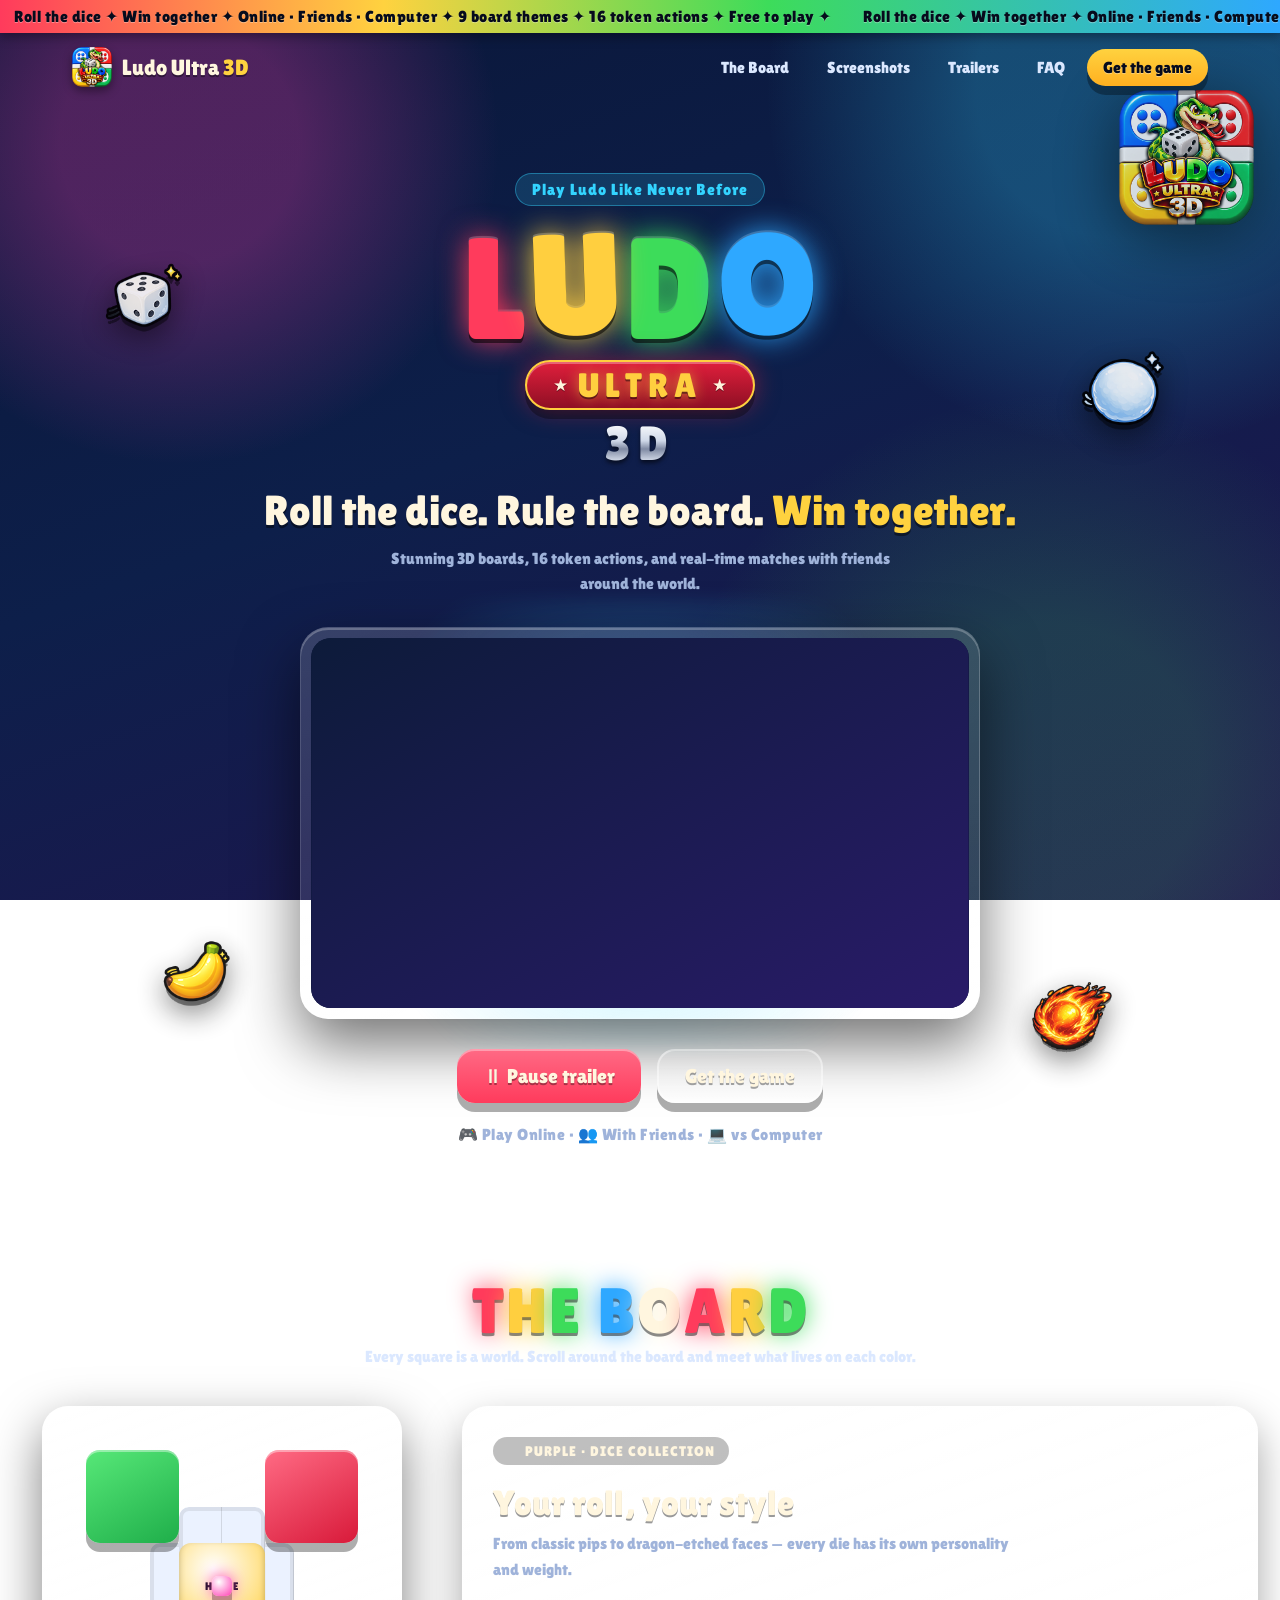
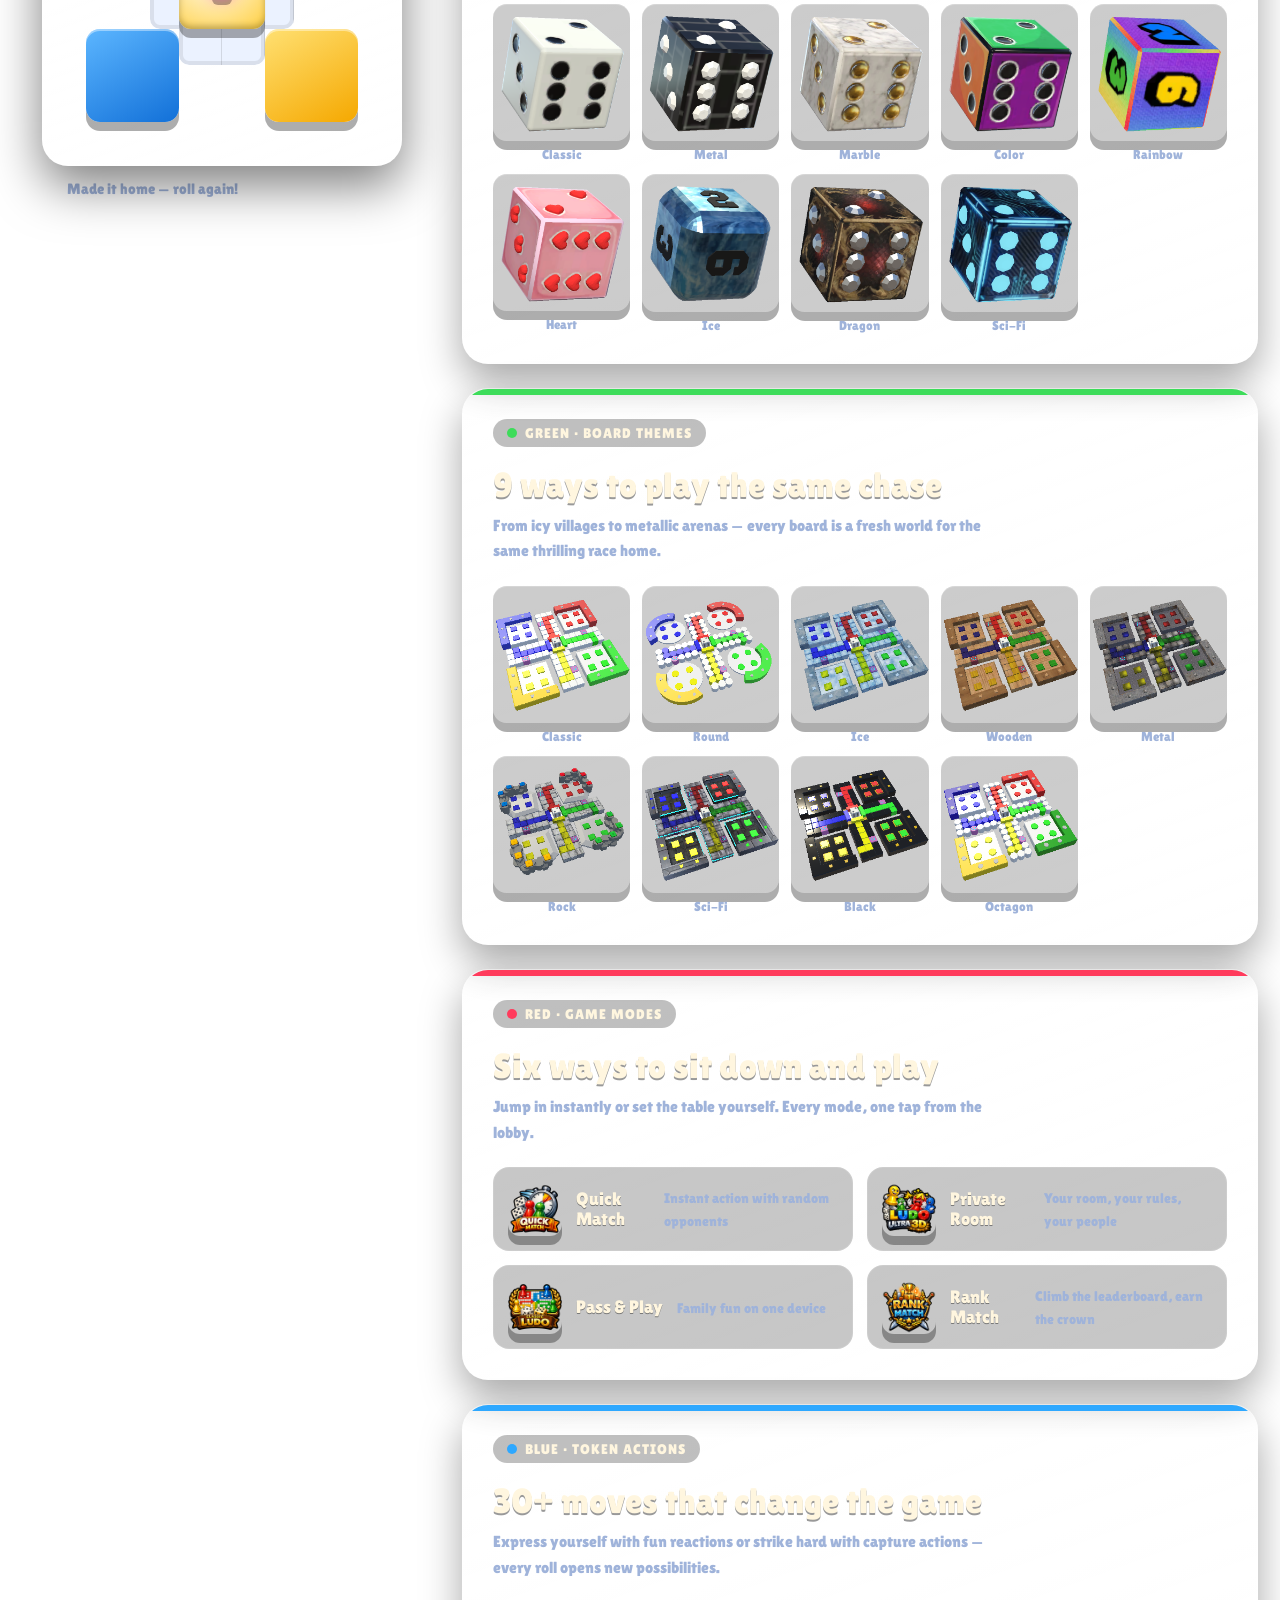
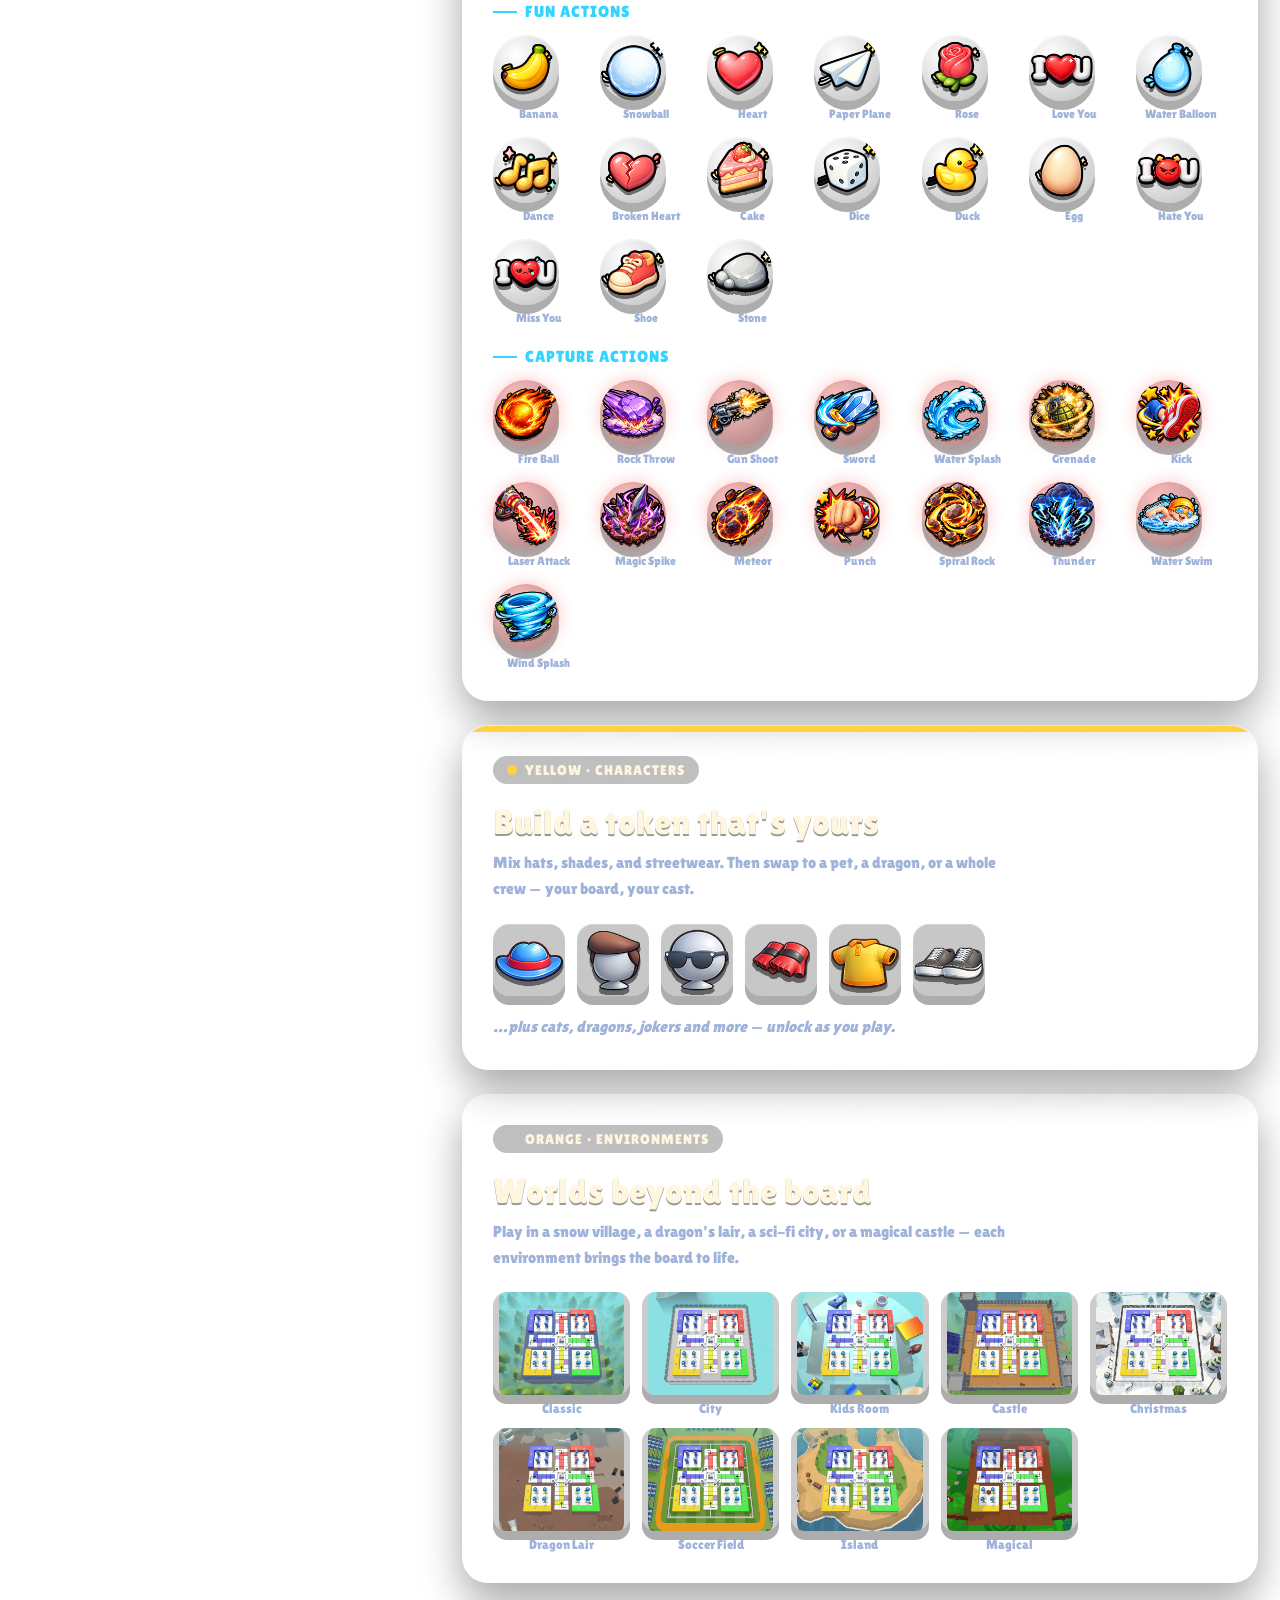
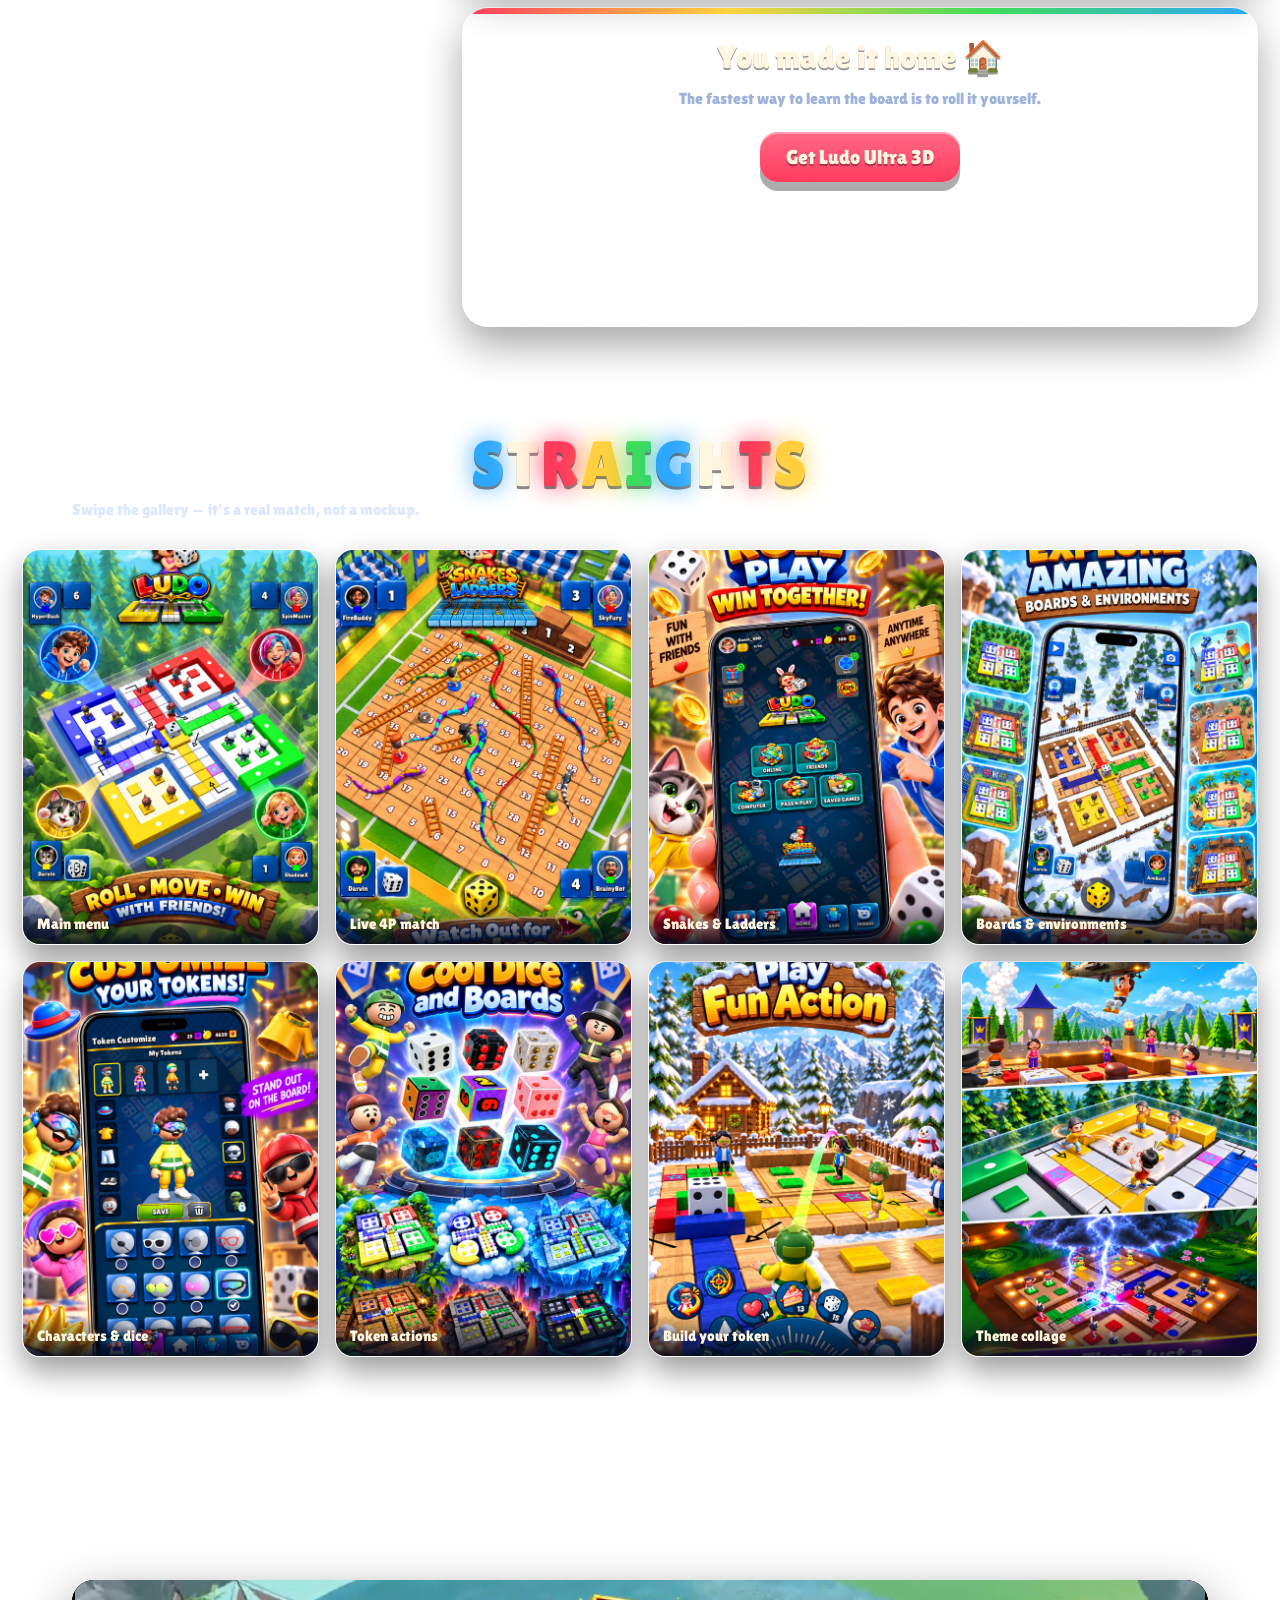
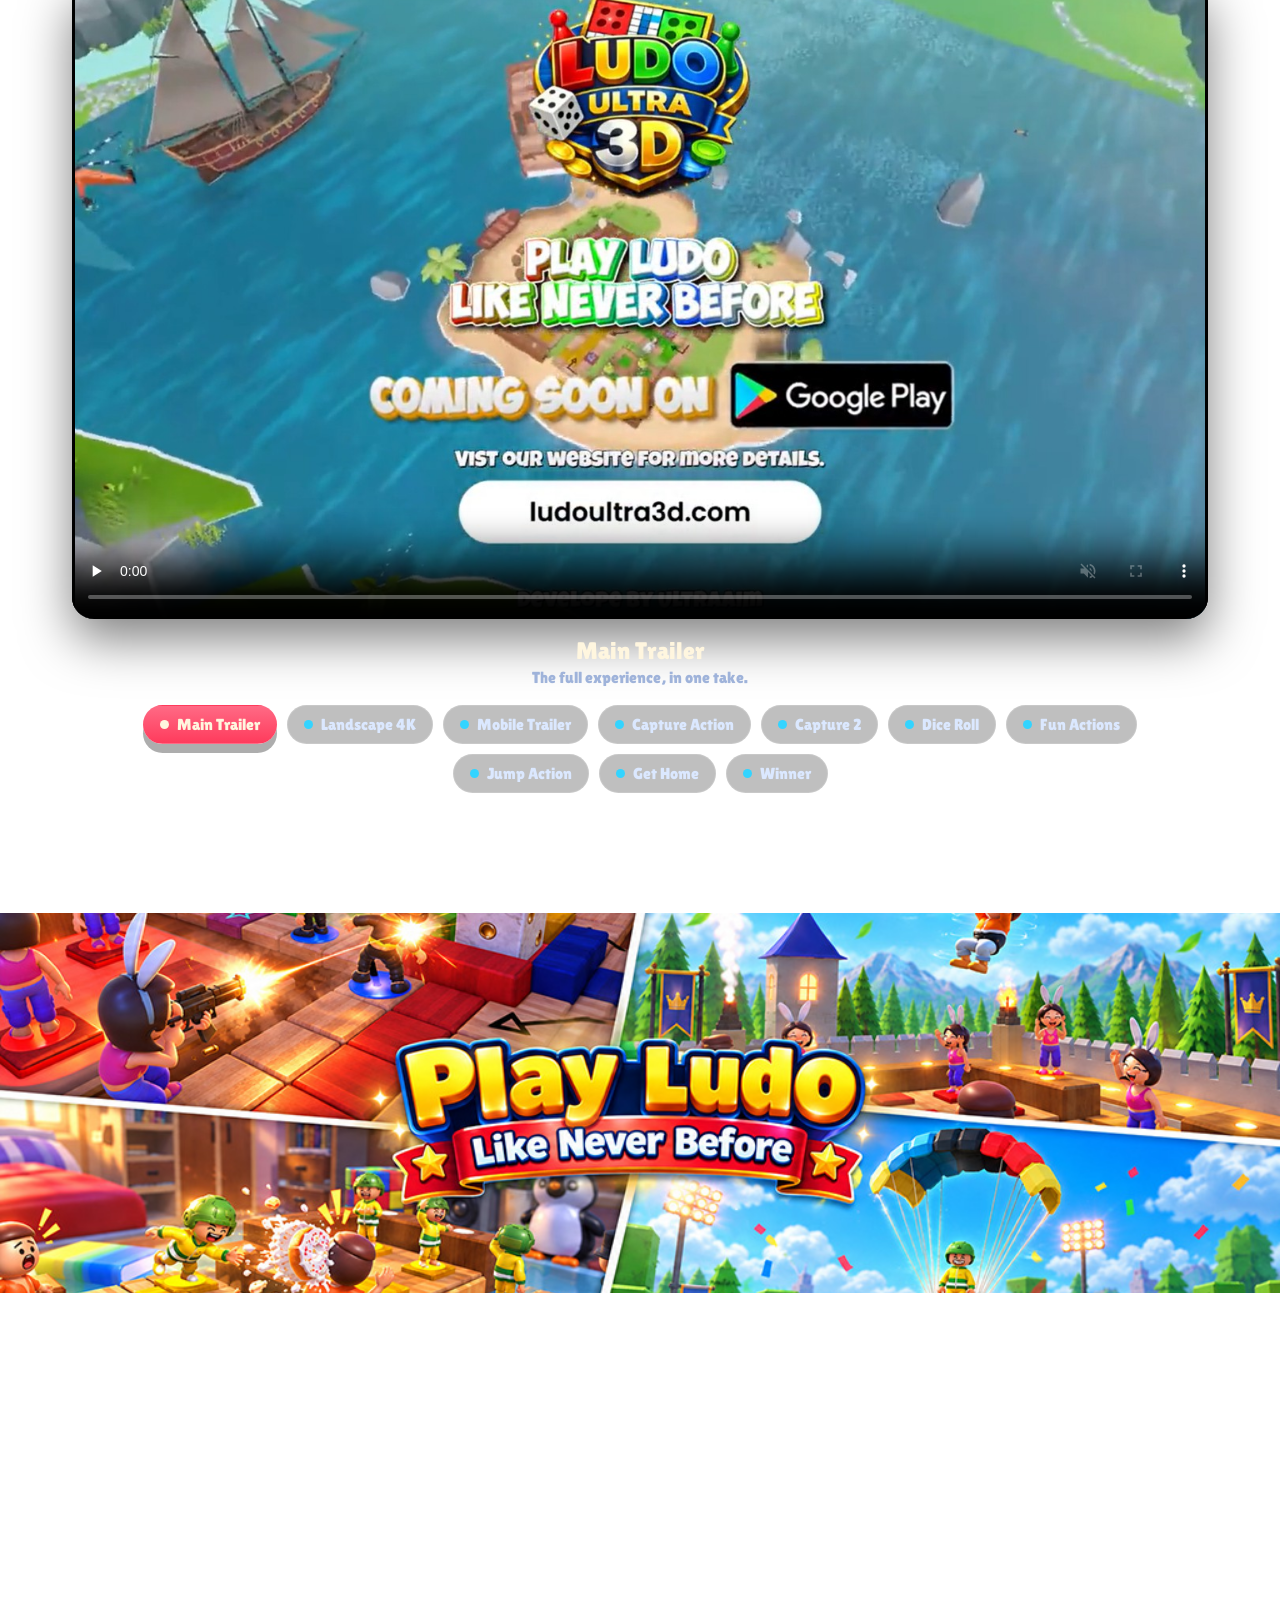
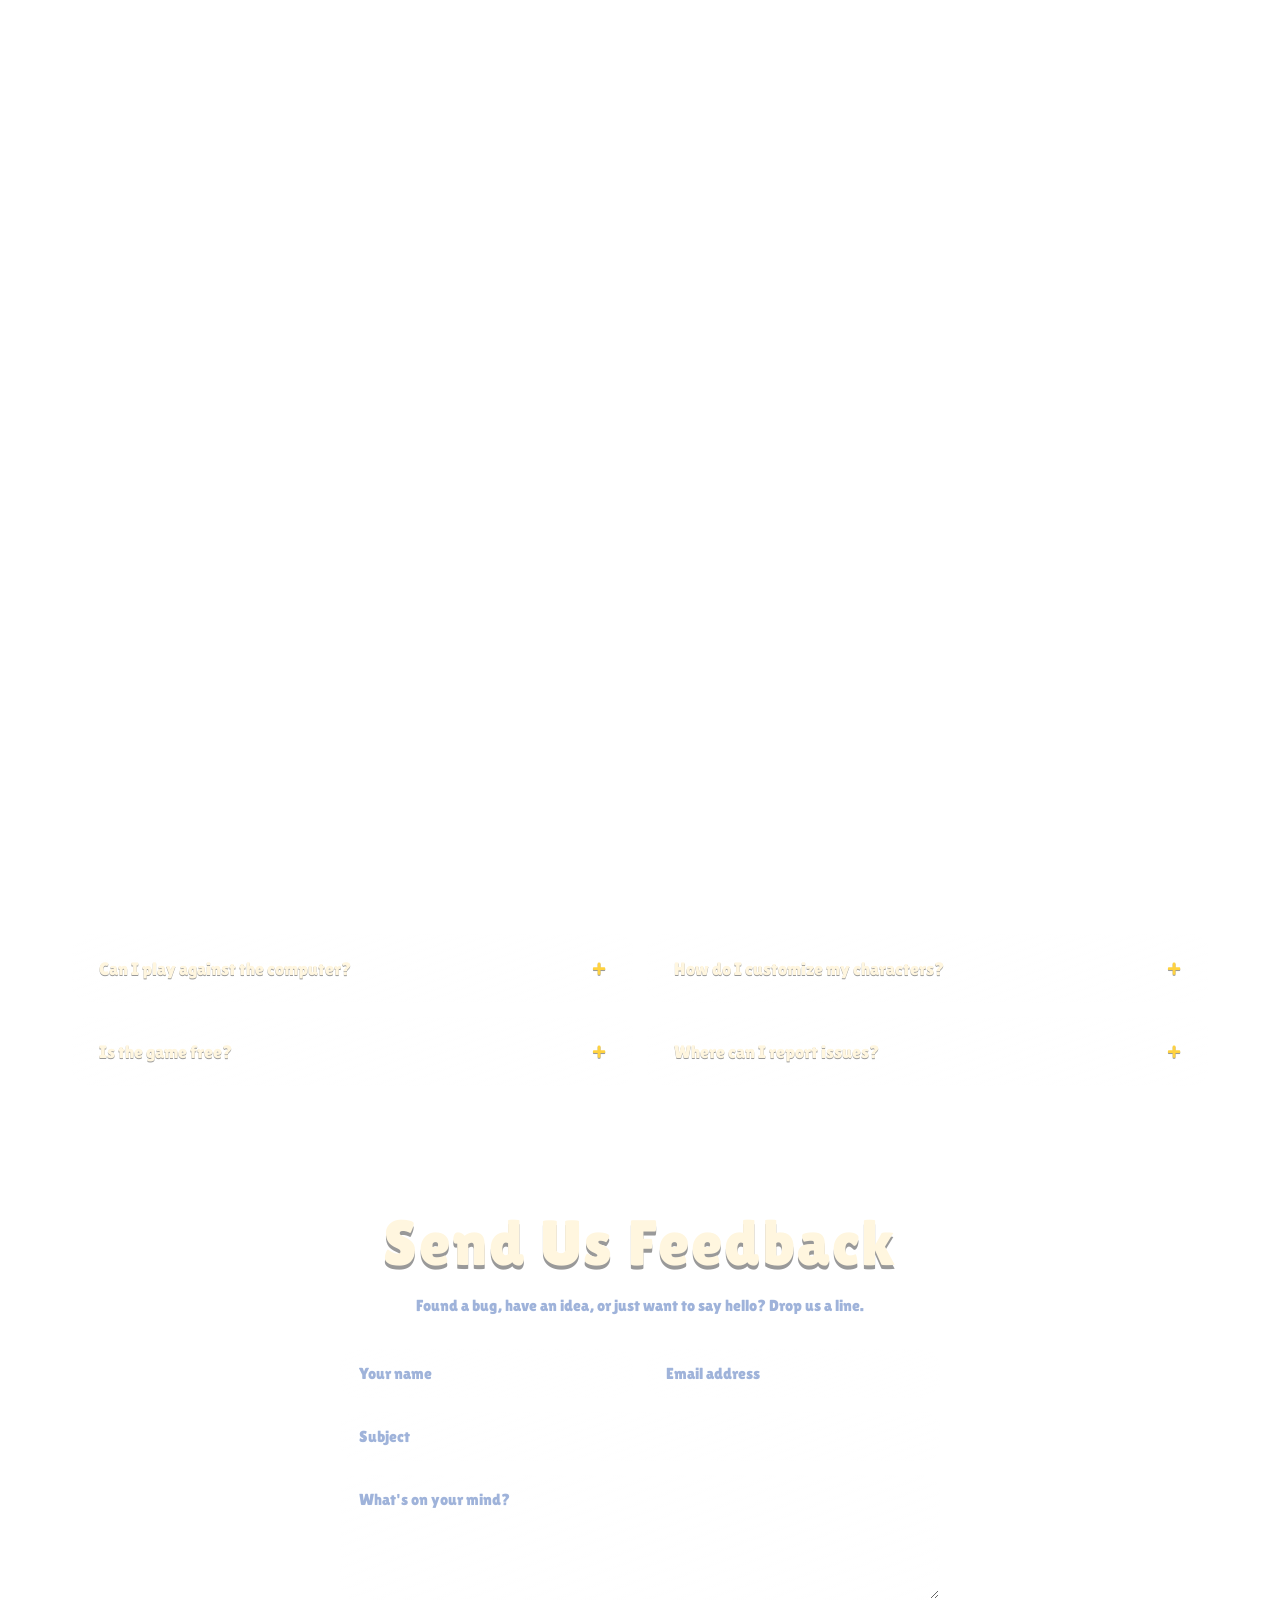
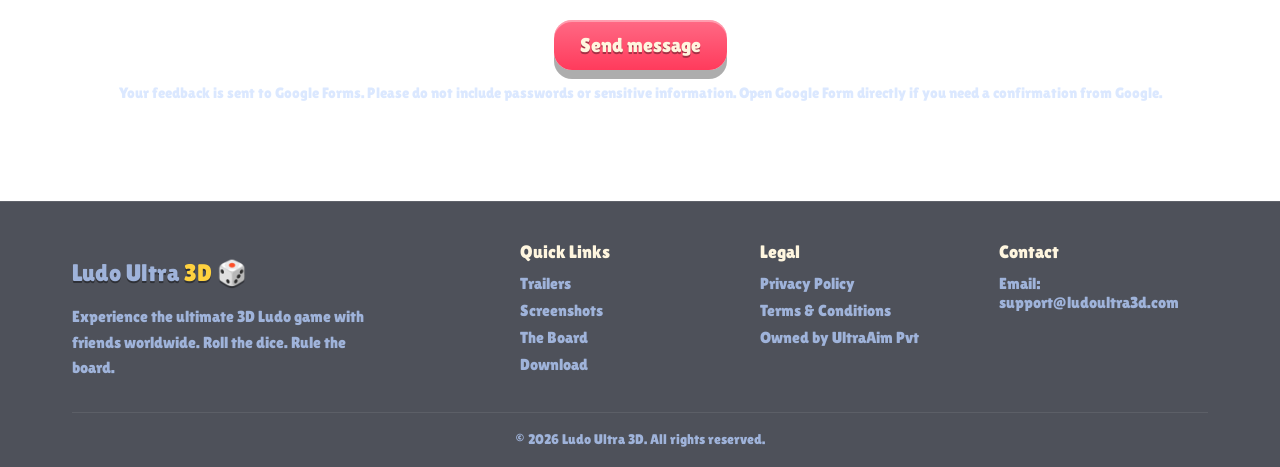
==== commit a12818bd: "Update Delete-account page UI" ====
--- a/index.html
+++ b/index.html
@@ -75,10 +75,10 @@
         </div>
     </section>
 
-    <!-- Icon watermark -->
-    <div class="icon-watermark" aria-hidden="true">
+    <!-- Floating Google Play link -->
+    <a class="icon-watermark" href="https://play.google.com/store/apps/details?id=com.ultraaim.ludoultra&amp;pcampaignid=web_share" target="_blank" rel="noopener noreferrer" aria-label="Get Ludo Ultra 3D on Google Play (opens in a new tab)" title="Get Ludo Ultra 3D on Google Play">
         <img src="assets/images/Ludo%20Ultra%20App%20Icon%20512.png" alt="">
-    </div>
+    </a>
 
     <!-- THE BOARD — sticky board + four rooms -->
     <section class="board-journey" id="board">
@@ -323,7 +323,11 @@
                 </a>
                 <a class="community-card" href="https://www.instagram.com/ludoultra3d/" target="_blank" rel="noopener noreferrer" data-reveal>
                     <div class="community-icon">
-                        <svg viewBox="0 0 24 24" fill="currentColor"><path d="M12 0C5.372 0 0 5.373 0 12c0 5.302 3.438 9.8 8.207 11.387.6.111.82-.26.82-.577 0-.285-.01-1.04-.015-2.04-3.338.724-4.042-1.61-4.042-1.61-.546-1.387-1.333-1.756-1.333-1.756-1.089-.745.083-.729.083-.729 1.205.084 1.839 1.237 1.839 1.237 1.07 1.834 2.807 1.304 3.492.997.107-.775.418-1.305.762-1.604-2.665-.305-5.467-1.334-5.467-5.931 0-1.311.469-2.381 1.236-3.221-.124-.303-.535-1.524.117-3.176 0 0 1.008-.322 3.301 1.23.957-.266 1.983-.399 3.003-.404 1.02.005 2.047.138 3.006.404 2.291-1.552 3.297-1.23 3.297-1.23.653 1.653.242 2.874.118 3.176.77.84 1.235 1.911 1.235 3.221 0 4.609-2.807 5.624-5.479 5.921.43.372.823 1.102.823 2.222 0 1.604-.015 2.896-.015 3.286 0 .319.217.694.825.576C20.565 21.795 24 17.295 24 12c0-6.627-5.373-12-12-12z"/></svg>
+                        <svg viewBox="0 0 24 24" fill="none" stroke="currentColor" stroke-width="2" aria-hidden="true" focusable="false">
+                            <rect x="3" y="3" width="18" height="18" rx="5"/>
+                            <circle cx="12" cy="12" r="4"/>
+                            <circle cx="17.5" cy="6.5" r="1" fill="currentColor" stroke="none"/>
+                        </svg>
                     </div>
                     <h3>Instagram</h3>
                     <p>Daily updates and behind-the-scenes</p>
@@ -331,7 +335,9 @@
                 </a>
                 <a class="community-card" href="https://discord.gg/b43mXQbAW" target="_blank" rel="noopener noreferrer" data-reveal>
                     <div class="community-icon">
-                        <svg viewBox="0 0 24 24" fill="currentColor"><path d="M20.317 4.492c-1.53-.742-3.17-1.279-4.885-1.514a.05.05 0 0 0-.052.025c-.141.25-.297.577-.406.835a18.816 18.816 0 0 0-5.487 0c-.11-.258-.266-.585-.407-.835a.052.052 0 0 0-.052-.025c-1.714.235-3.354.772-4.884 1.515a.05.05 0 0 0-.024.044c-.645 9.61 4.26 19.005 10.981 21.21a.052.052 0 0 0 .056-.02c.408-.785.763-1.612 1.063-2.565a.05.05 0 0 0-.041-.06 13.46 13.46 0 0 1-1.871-.892.05.05 0 0 1-.005-.083c.126-.093.252-.19.372-.287a.05.05 0 0 1 .052-.007c3.928 1.793 8.18 1.793 12.062 0a.05.05 0 0 1 .053.007c.12.098.246.195.372.288a.05.05 0 0 1-.004.083c-.598.368-1.219.663-1.871.892a.05.05 0 0 0-.041.06c.3.953.655 1.78 1.063 2.565a.05.05 0 0 0 .056.019c6.728-2.204 11.635-11.586 10.979-21.207a.05.05 0 0 0-.025-.043z"/></svg>
+                        <svg viewBox="0 0 24 24" fill="currentColor" aria-hidden="true" focusable="false">
+                            <path d="M20.317 4.37a19.791 19.791 0 0 0-4.885-1.515.074.074 0 0 0-.079.037c-.211.375-.445.865-.609 1.25a18.27 18.27 0 0 0-5.487 0 12.64 12.64 0 0 0-.618-1.25.077.077 0 0 0-.079-.037A19.736 19.736 0 0 0 3.675 4.37a.07.07 0 0 0-.032.027C.533 9.043-.32 13.575.099 18.051a.082.082 0 0 0 .031.057 19.9 19.9 0 0 0 5.993 3.03.078.078 0 0 0 .084-.028c.462-.63.874-1.295 1.226-1.994a.076.076 0 0 0-.041-.106 13.107 13.107 0 0 1-1.872-.892.077.077 0 0 1-.008-.128c.126-.094.252-.192.372-.291a.074.074 0 0 1 .078-.01c3.928 1.793 8.18 1.793 12.062 0a.074.074 0 0 1 .079.009c.12.099.246.198.373.292a.077.077 0 0 1-.006.128 12.299 12.299 0 0 1-1.873.891.077.077 0 0 0-.041.107c.36.698.772 1.362 1.225 1.993a.076.076 0 0 0 .084.029 19.839 19.839 0 0 0 6.002-3.03.077.077 0 0 0 .032-.054c.5-5.177-.838-9.672-3.549-13.654a.061.061 0 0 0-.031-.03zM8.02 15.33c-1.183 0-2.157-1.085-2.157-2.419 0-1.333.956-2.419 2.157-2.419 1.21 0 2.176 1.095 2.157 2.42 0 1.333-.956 2.418-2.157 2.418zm7.975 0c-1.183 0-2.157-1.085-2.157-2.419 0-1.333.955-2.419 2.157-2.419 1.21 0 2.176 1.095 2.157 2.42 0 1.333-.946 2.418-2.157 2.418z"/>
+                        </svg>
                     </div>
                     <h3>Discord</h3>
                     <p>Join our gaming community</p>
@@ -339,7 +345,7 @@
                 </a>
                 <a class="community-card" href="https://x.com/LudoUltra3D" target="_blank" rel="noopener noreferrer" data-reveal>
                     <div class="community-icon">
-                        <svg viewBox="0 0 24 24" fill="currentColor"><path d="M18.244 2.25h3.308l-7.227 8.26 8.502 11.24h-6.657l-5.214-6.817L2.88 21.75H.576l7.732-8.835L0 2.25h6.826l4.722 6.245L15.744 2.25zM17.007 18.386h1.83L5.456 3.75H3.42L17.007 18.386z"/></svg>
+                        <svg viewBox="0 0 24 24" fill="currentColor" aria-hidden="true" focusable="false"><path d="M18.901 1.153h3.68l-8.04 9.19L24 22.846h-7.406l-5.8-7.584-6.64 7.584H.47l8.6-9.835L0 1.154h7.594l5.243 6.932zM17.61 20.644h2.039L6.486 3.24H4.298z"/></svg>
                     </div>
                     <h3>X / Twitter</h3>
                     <p>Latest news and announcements</p>
@@ -396,7 +402,10 @@
                 <textarea name="message" rows="5" placeholder="What's on your mind?" required></textarea>
                 <button class="dice-btn" type="submit">Send message</button>
             </form>
-            <p class="feedback-note" id="feedbackStatus"></p>
+            <p class="feedback-note" id="feedbackStatus" role="status" aria-live="polite"></p>
+            <p class="feedback-note">Your feedback is sent to Google Forms. Please do not include passwords or sensitive information.
+                <a href="https://docs.google.com/forms/d/e/1FAIpQLSexoyGQKwguZXJxcejHz3oEAtuQnNhnVnIg3Lw61jmpKjkdUQ/viewform" target="_blank" rel="noopener noreferrer">Open Google Form directly</a> if you need a confirmation from Google.
+            </p>
         </div>
     </section>
 
@@ -467,6 +476,12 @@
     </div>
 </div>
 
+    <!-- Full-view screenshot viewer -->
+    <dialog class="screenshot-viewer" id="screenshotViewer" aria-label="Full-view screenshot">
+        <button class="screenshot-close" id="screenshotClose" type="button" aria-label="Close screenshot">&times;</button>
+        <img class="screenshot-full" id="screenshotFull" alt="">
+    </dialog>
+
     <script src="script.js"></script>
 </body>
 </html>
--- a/styles.css
+++ b/styles.css
@@ -451,10 +451,19 @@
     top: 90px;
     right: 26px;
     z-index: 30;
-    pointer-events: none;
+    cursor: pointer;
+    border-radius: 24px;
     opacity: 0.85;
     display: none;
     transition: top 1.2s cubic-bezier(0.25, 0.46, 0.45, 0.94), bottom 1.2s cubic-bezier(0.25, 0.46, 0.45, 0.94);
+}
+.icon-watermark:hover,
+.icon-watermark:focus-visible {
+    opacity: 1;
+}
+.icon-watermark:focus-visible {
+    outline: 3px solid var(--cyan);
+    outline-offset: 6px;
 }
 .icon-watermark img {
     width: 135px;
@@ -939,6 +948,13 @@
     object-fit: cover;
     transition: transform 0.5s ease;
 }
+.shot[role="button"] {
+    cursor: zoom-in;
+}
+.shot:focus-visible {
+    outline: 3px solid var(--cyan);
+    outline-offset: 4px;
+}
 .shot:hover img {
     transform: scale(1.06);
 }
@@ -951,6 +967,58 @@
     background: linear-gradient(transparent, rgba(6, 11, 28, 0.9));
     color: var(--cream);
     font-size: 0.95rem;
+}
+
+.screenshot-viewer {
+    position: fixed;
+    inset: 0;
+    width: 100%;
+    max-width: none;
+    height: 100vh;
+    height: 100dvh;
+    max-height: none;
+    margin: 0;
+    padding: 76px 20px 20px;
+    border: 0;
+    background: rgba(6, 11, 28, 0.95);
+    overflow: hidden;
+}
+.screenshot-viewer[open] {
+    display: flex;
+    align-items: center;
+    justify-content: center;
+}
+.screenshot-viewer::backdrop {
+    background: rgba(0, 0, 0, 0.85);
+}
+.screenshot-full {
+    width: auto;
+    height: auto;
+    max-width: 100%;
+    max-height: 100%;
+    object-fit: contain;
+    border-radius: 8px;
+    box-shadow: 0 16px 60px rgba(0, 0, 0, 0.5);
+}
+.screenshot-close {
+    position: absolute;
+    top: 16px;
+    right: 20px;
+    width: 44px;
+    height: 44px;
+    border-radius: 50%;
+    border: 1px solid var(--glass-border);
+    background: var(--bg-deep);
+    color: var(--cream);
+    font-size: 2rem;
+    line-height: 1;
+}
+.screenshot-close:hover {
+    background: var(--blue);
+}
+.screenshot-close:focus-visible {
+    outline: 3px solid var(--cyan);
+    outline-offset: 3px;
 }
 
 /* ============================================================
@@ -1279,6 +1347,188 @@
 }
 .feedback-note.ok { color: var(--green); }
 .feedback-note.err { color: var(--red); }
+
+/* Standalone account deletion page — scoped to leave the homepage unchanged. */
+.account-deletion-page .deletion-container {
+    max-width: 860px;
+    padding-top: 48px;
+    padding-bottom: 24px;
+}
+.account-deletion-page .deletion-header {
+    text-align: center;
+    margin-bottom: 32px;
+}
+.account-deletion-page .deletion-header img {
+    margin: 0 auto 20px;
+    border-radius: 20px;
+    filter: drop-shadow(0 10px 24px rgba(0, 0, 0, 0.35));
+}
+.account-deletion-page .deletion-eyebrow {
+    color: var(--cyan);
+    letter-spacing: 3px;
+    font-size: 0.8rem;
+    margin-bottom: 12px;
+}
+.account-deletion-page h1 {
+    color: var(--cream);
+    font-size: clamp(2rem, 5vw, 3.4rem);
+    line-height: 1.1;
+    text-shadow: 0 4px 0 rgba(0, 0, 0, 0.35);
+    margin-bottom: 16px;
+}
+.account-deletion-page h1 span {
+    color: var(--yellow);
+}
+.account-deletion-page .deletion-header > p:last-child {
+    max-width: 580px;
+    margin-inline: auto;
+    color: var(--text-dim);
+    line-height: 1.6;
+}
+.account-deletion-page .deletion-panel {
+    padding: clamp(20px, 4vw, 40px);
+    background: var(--glass);
+    border: 1px solid var(--glass-border);
+    border-radius: var(--r-lg);
+    box-shadow: 0 20px 50px rgba(0, 0, 0, 0.3);
+}
+.account-deletion-page h2 {
+    color: var(--cream);
+    margin-bottom: 8px;
+}
+.account-deletion-page .deletion-help,
+.account-deletion-page .deletion-field small {
+    color: var(--text-dim);
+    line-height: 1.5;
+    font-size: 0.95rem;
+}
+.account-deletion-page .deletion-notice {
+    margin-top: 20px;
+    padding: 16px;
+    border: 1px solid rgba(255, 210, 63, 0.35);
+    border-radius: var(--r-sm);
+    background: rgba(255, 210, 63, 0.08);
+    line-height: 1.5;
+}
+.account-deletion-page .deletion-notice strong {
+    display: block;
+    color: var(--yellow);
+    margin-bottom: 4px;
+}
+.account-deletion-page .deletion-form {
+    max-width: none;
+    gap: 24px;
+}
+.account-deletion-page .deletion-field {
+    display: flex;
+    flex-direction: column;
+    gap: 8px;
+    min-width: 0;
+}
+.account-deletion-page .deletion-field[hidden] {
+    display: none;
+}
+.account-deletion-page .deletion-help a {
+    color: var(--cyan);
+    text-decoration: underline;
+}
+.account-deletion-page .deletion-field label,
+.account-deletion-page legend {
+    color: var(--cream);
+}
+.account-deletion-page .deletion-field label span {
+    color: var(--text-dim);
+    font-size: 0.9rem;
+}
+.account-deletion-page .deletion-field input,
+.account-deletion-page .deletion-field textarea,
+.account-deletion-page .deletion-field select {
+    width: 100%;
+    min-width: 0;
+}
+.account-deletion-page select {
+    padding: 14px 18px;
+    border: 1px solid var(--glass-border);
+    border-radius: 16px;
+    background: var(--bg-deep);
+    color: var(--cream);
+    font: inherit;
+    color-scheme: dark;
+}
+.account-deletion-page select:focus-visible {
+    outline: 3px solid var(--cyan);
+    outline-offset: 2px;
+}
+.account-deletion-page .deletion-timing {
+    border: 0;
+    min-width: 0;
+}
+.account-deletion-page legend {
+    margin-bottom: 8px;
+}
+.account-deletion-page .deletion-options {
+    display: grid;
+    grid-template-columns: repeat(2, minmax(0, 1fr));
+    gap: 14px;
+    margin-top: 14px;
+}
+.account-deletion-page .deletion-option {
+    display: flex;
+    align-items: flex-start;
+    gap: 12px;
+    padding: 18px;
+    border: 1px solid var(--glass-border);
+    border-radius: var(--r-md);
+    background: rgba(6, 11, 28, 0.35);
+    cursor: pointer;
+}
+.account-deletion-page .deletion-option:has(input:checked) {
+    border-color: var(--cyan);
+    background: rgba(51, 212, 255, 0.1);
+}
+.account-deletion-page .deletion-option:focus-within {
+    outline: 2px solid var(--cyan);
+    outline-offset: 3px;
+}
+.account-deletion-page .deletion-option input {
+    flex: 0 0 20px;
+    width: 20px;
+    height: 20px;
+    margin-top: 2px;
+    padding: 0;
+    accent-color: var(--cyan);
+}
+.account-deletion-page .deletion-option strong {
+    display: block;
+    color: var(--cream);
+    font-size: 1.15rem;
+    margin-bottom: 8px;
+}
+.account-deletion-page .deletion-option span span {
+    display: block;
+    color: var(--text-dim);
+    font-size: 0.95rem;
+    line-height: 1.5;
+}
+.account-deletion-page .dice-btn:disabled {
+    opacity: 0.6;
+    cursor: not-allowed;
+    transform: none;
+    max-width: 100%;
+    white-space: normal;
+}
+.account-deletion-page .deletion-footer {
+    margin-top: 28px;
+    text-align: center;
+    color: var(--text-dim);
+    font-size: 0.9rem;
+}
+@media (max-width: 600px) {
+    .account-deletion-page .form-row,
+    .account-deletion-page .deletion-options {
+        grid-template-columns: 1fr;
+    }
+}
 
 /* ============================================================
    FOOTER
@@ -1428,6 +1678,10 @@
     max-width: 900px;
     width: 100%;
     max-height: 90vh;
+    max-height: min(90dvh, calc(100dvh - 48px));
+    display: flex;
+    flex-direction: column;
+    padding-top: 76px;
     background: linear-gradient(160deg, rgba(12, 20, 48, 0.98), rgba(6, 11, 28, 0.98));
     border: 1px solid rgba(51, 212, 255, 0.2);
     border-radius: 24px;
@@ -1519,23 +1773,38 @@
 
 .modal-content {
     display: grid;
-    grid-template-columns: 1.2fr 1fr;
+    grid-template-columns: minmax(0, 1.2fr) minmax(0, 1fr);
     gap: 0;
-    min-height: 480px;
+    min-height: 0;
+    overflow-y: auto;
+    border-top: 1px solid rgba(51, 212, 255, 0.12);
 }
 
 .modal-media {
     position: relative;
-    background: rgba(0, 0, 0, 0.4);
+    display: flex;
+    align-items: center;
+    justify-content: center;
+    min-width: 0;
+    height: clamp(280px, 55vh, 480px);
+    padding: 36px;
+    background:
+        radial-gradient(ellipse at center, rgba(51, 212, 255, 0.14), transparent 70%),
+        rgba(0, 0, 0, 0.25);
+    border-right: 1px solid rgba(51, 212, 255, 0.12);
     overflow: hidden;
 }
 .modal-media img,
 .modal-media video {
     width: 100%;
     height: 100%;
-    min-height: 480px;
-    object-fit: cover;
+    min-height: 0;
+    object-fit: contain;
+    object-position: center;
     transition: opacity 0.3s ease;
+}
+.modal-media img {
+    filter: drop-shadow(0 16px 20px rgba(0, 0, 0, 0.35));
 }
 .modal-media video {
     display: none;
@@ -1572,15 +1841,15 @@
 
 .modal-info {
     padding: 40px 36px;
+    min-width: 0;
     display: flex;
     flex-direction: column;
     justify-content: center;
-    overflow-y: auto;
-    max-height: 90vh;
 }
 
 .modal-category {
     display: inline-block;
+    align-self: flex-start;
     font-size: 0.7rem;
     text-transform: uppercase;
     letter-spacing: 2px;
@@ -1672,17 +1941,28 @@
 .modal-gallery-item img {
     width: 100%;
     height: 100%;
-    object-fit: cover;
+    padding: 6px;
+    object-fit: contain;
     display: block;
 }
 
 @media (max-width: 768px) {
+    .modal-overlay {
+        padding: 12px;
+    }
+    .modal-container {
+        max-height: calc(100vh - 24px);
+        max-height: calc(100dvh - 24px);
+        padding-top: 64px;
+    }
     .modal-content {
         grid-template-columns: 1fr;
     }
-    .modal-media img,
-    .modal-media video {
-        min-height: 300px;
+    .modal-media {
+        height: clamp(220px, 42vh, 360px);
+        padding: 24px;
+        border-right: 0;
+        border-bottom: 1px solid rgba(51, 212, 255, 0.12);
     }
     .modal-info {
         padding: 28px 24px;
@@ -1692,6 +1972,9 @@
     }
     .modal-nav {
         top: 8px;
+        left: 16px;
+        transform: none;
+        gap: 8px;
     }
     .modal-close {
         top: 8px;
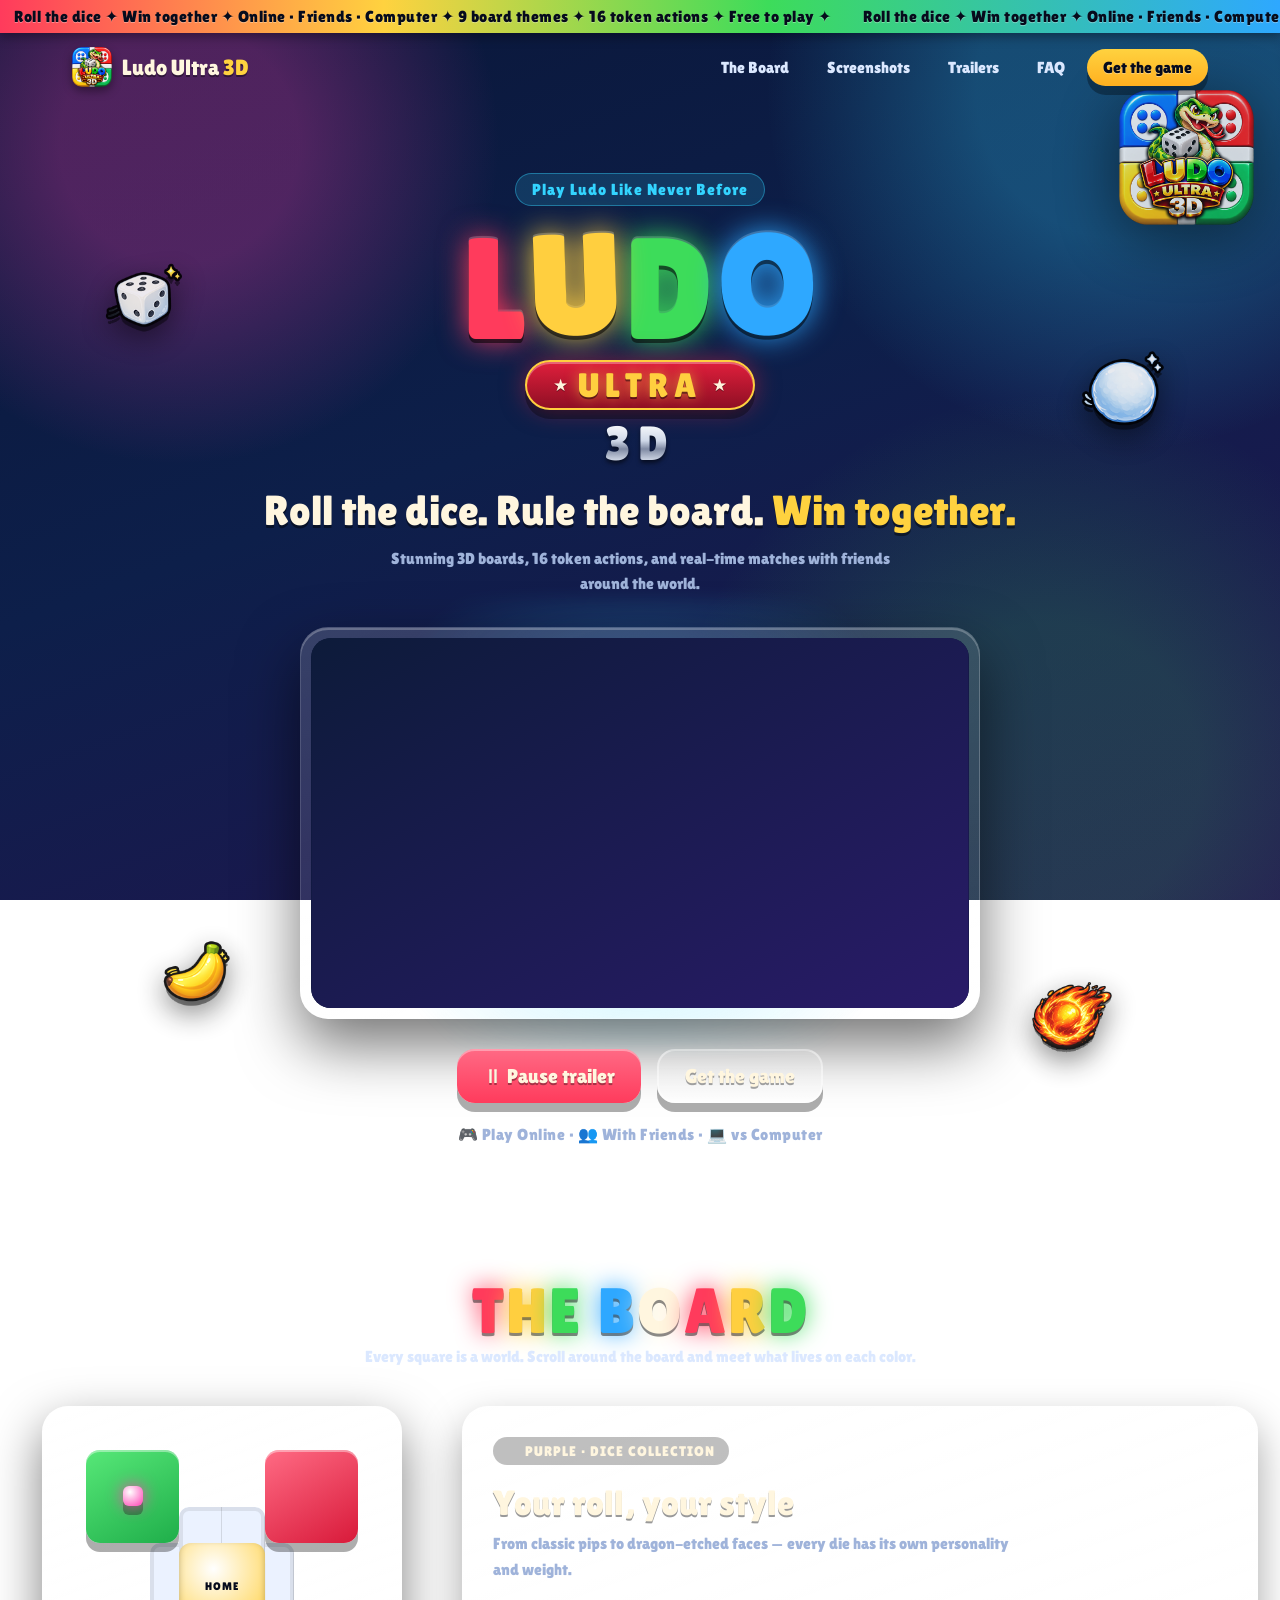
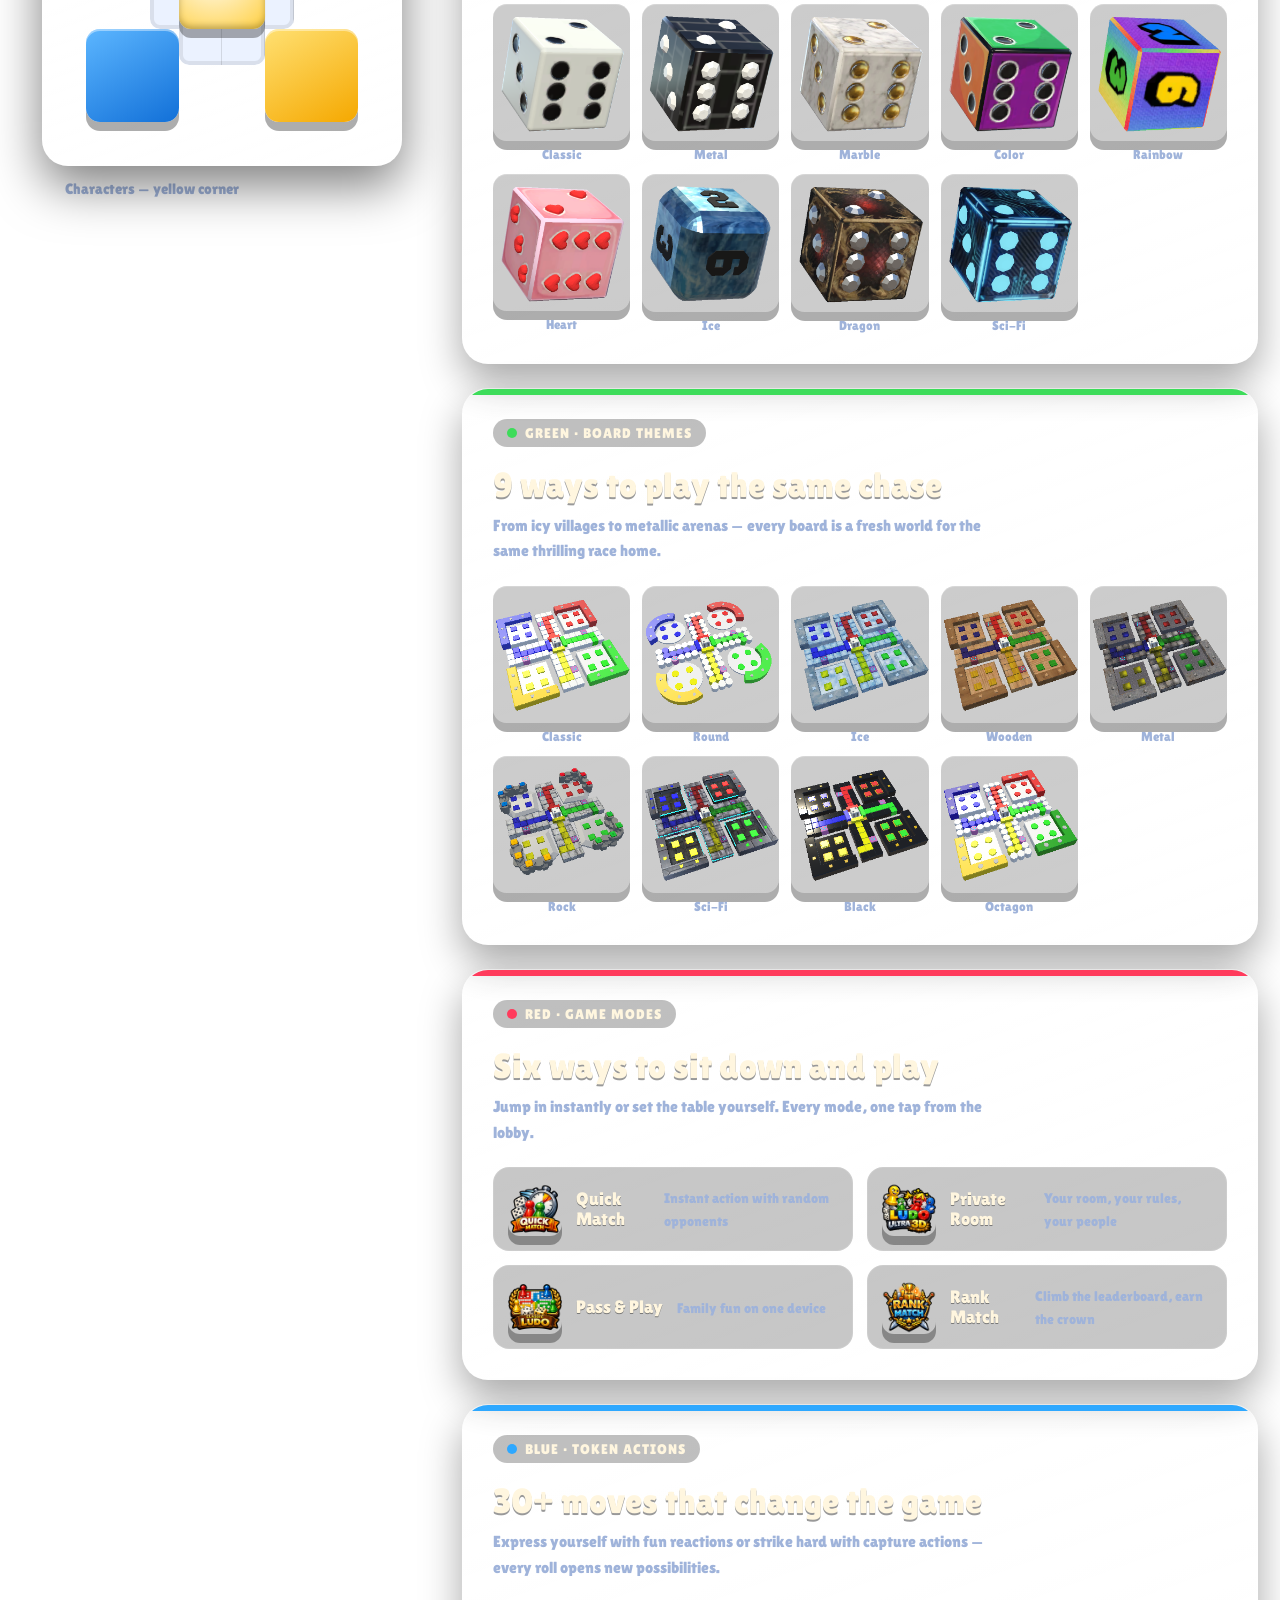
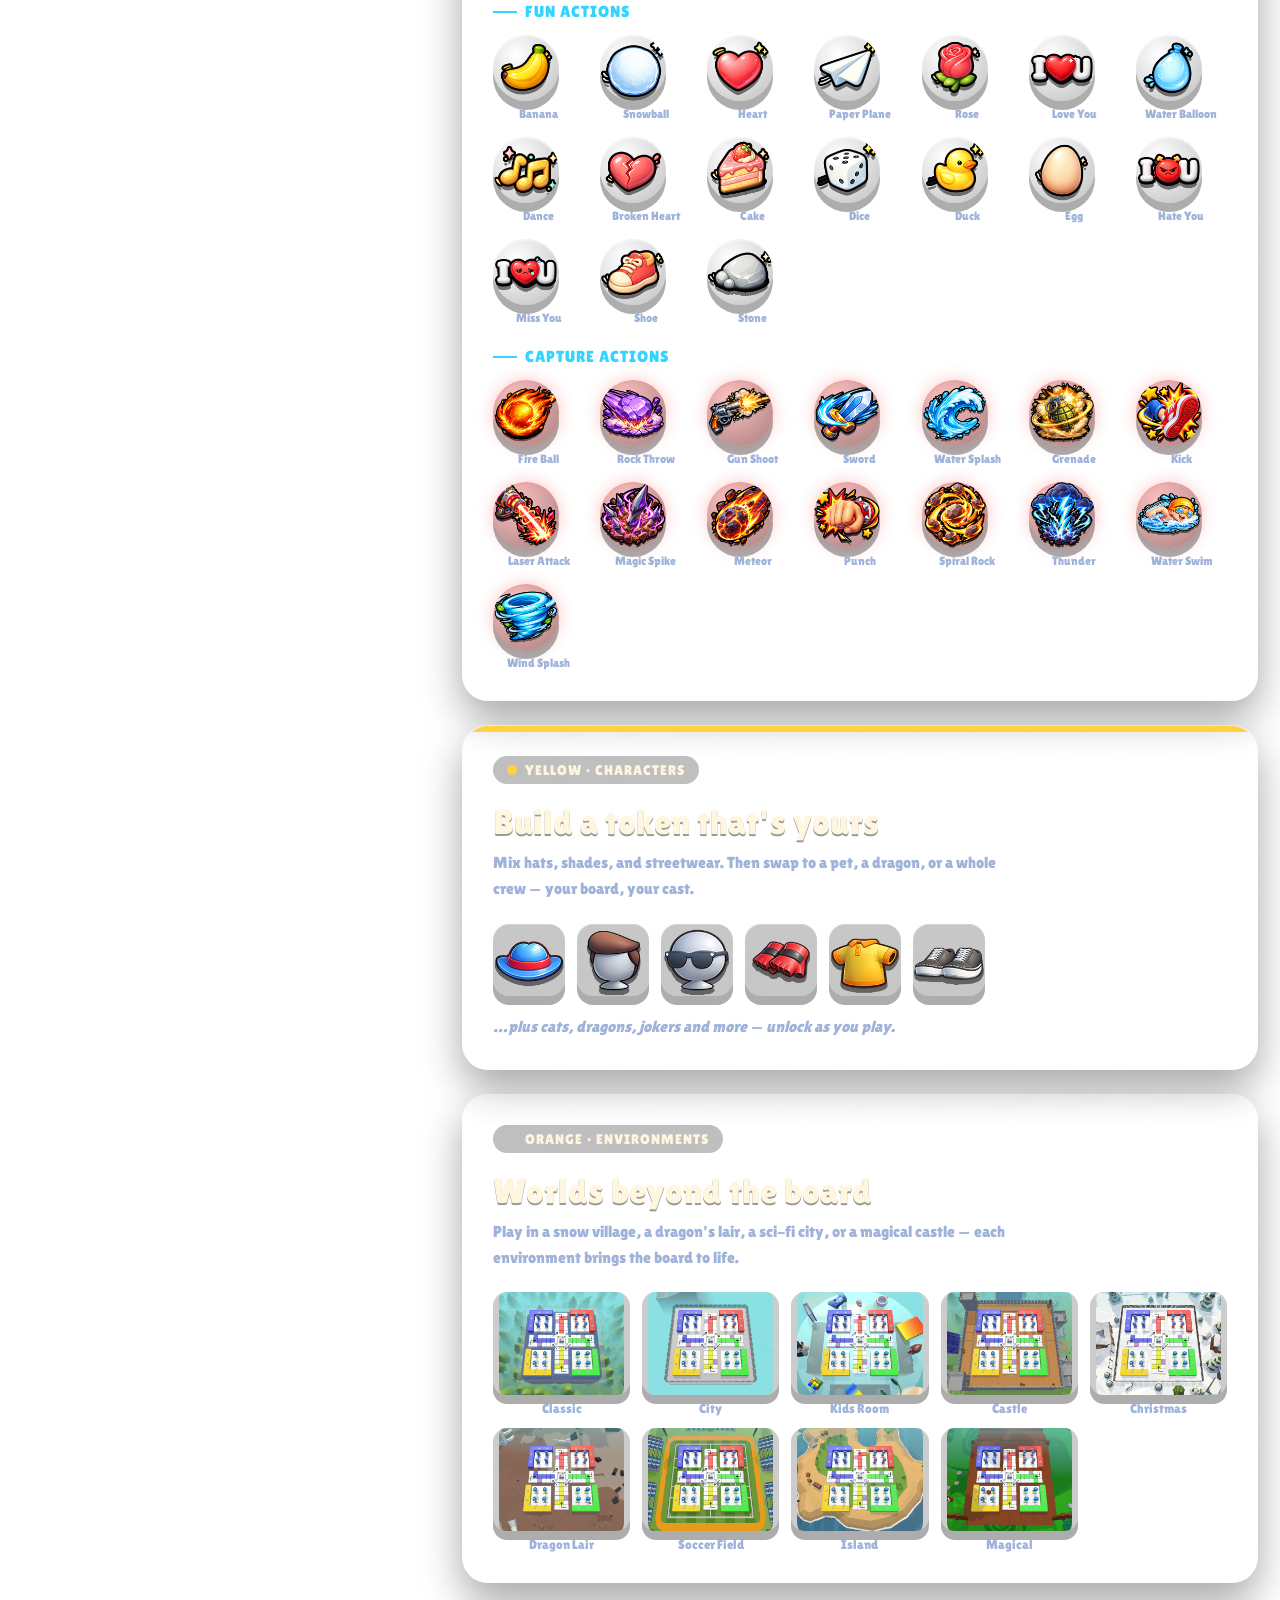
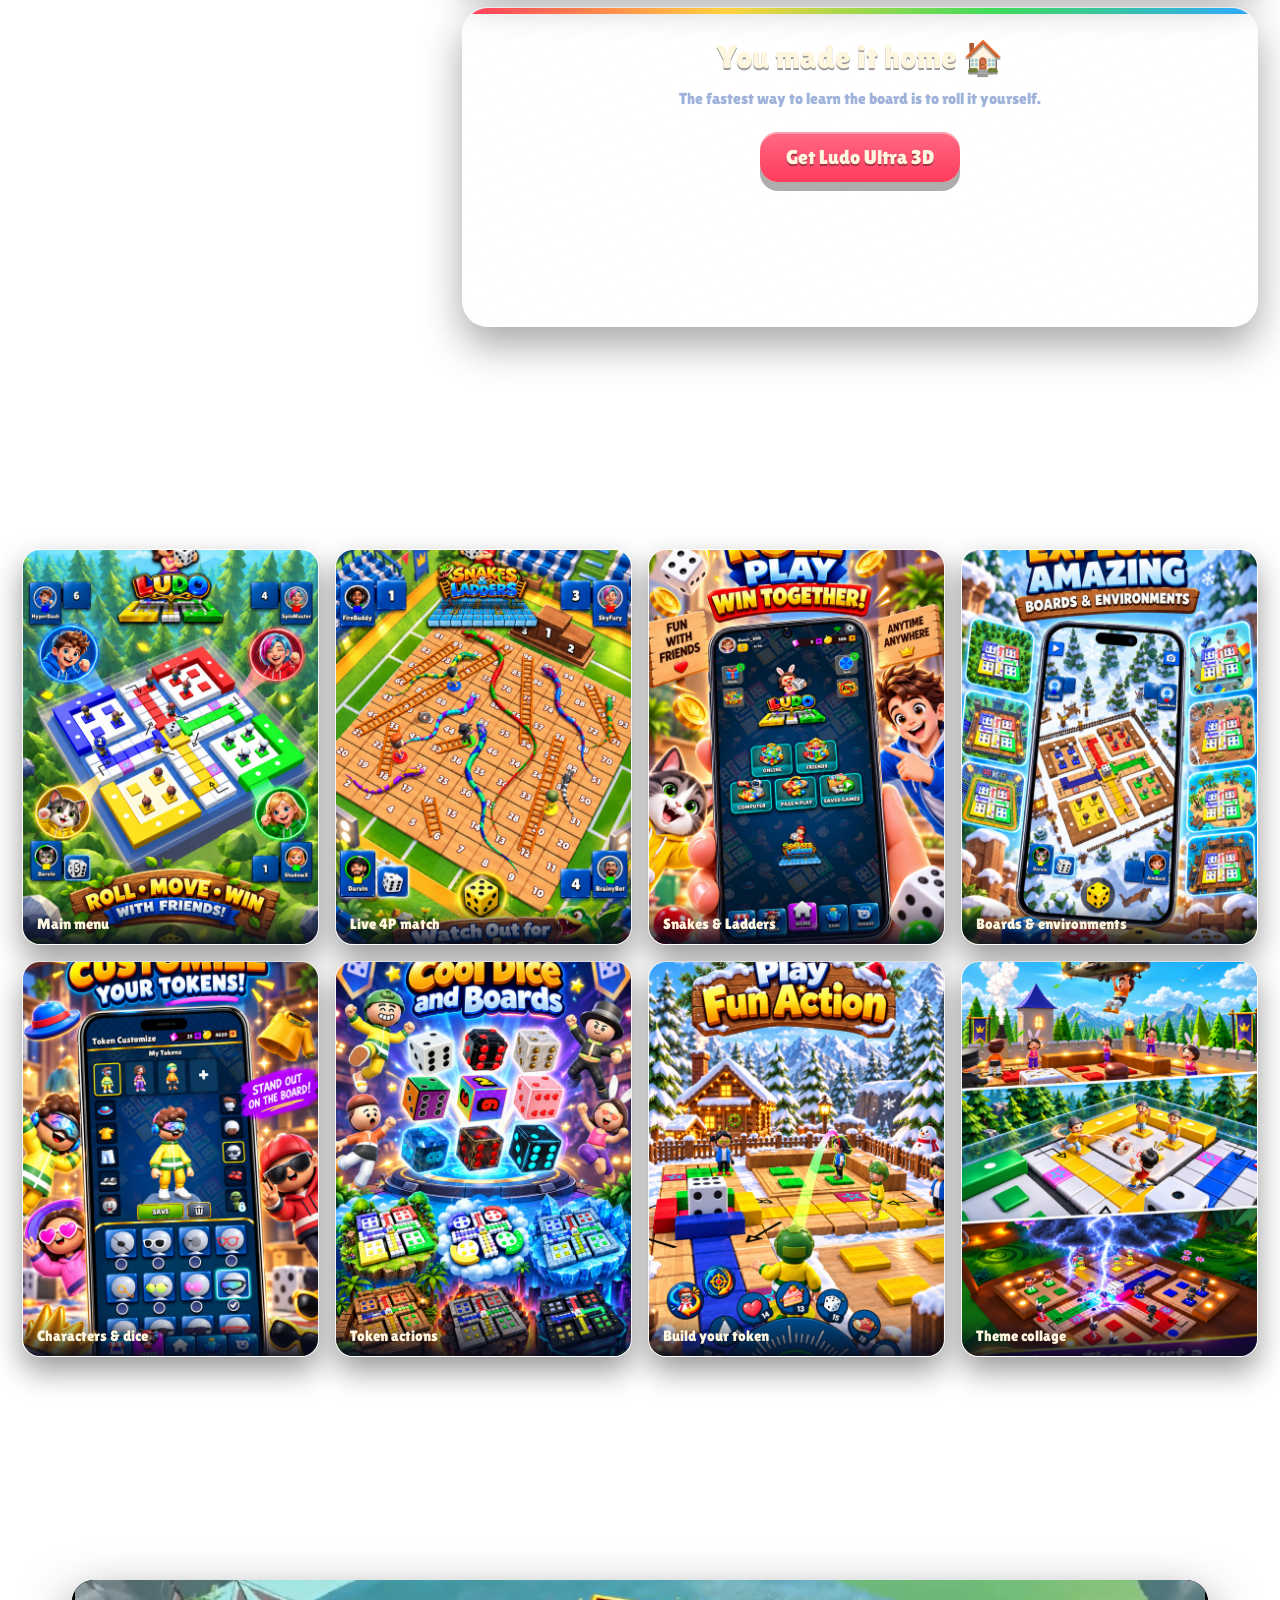
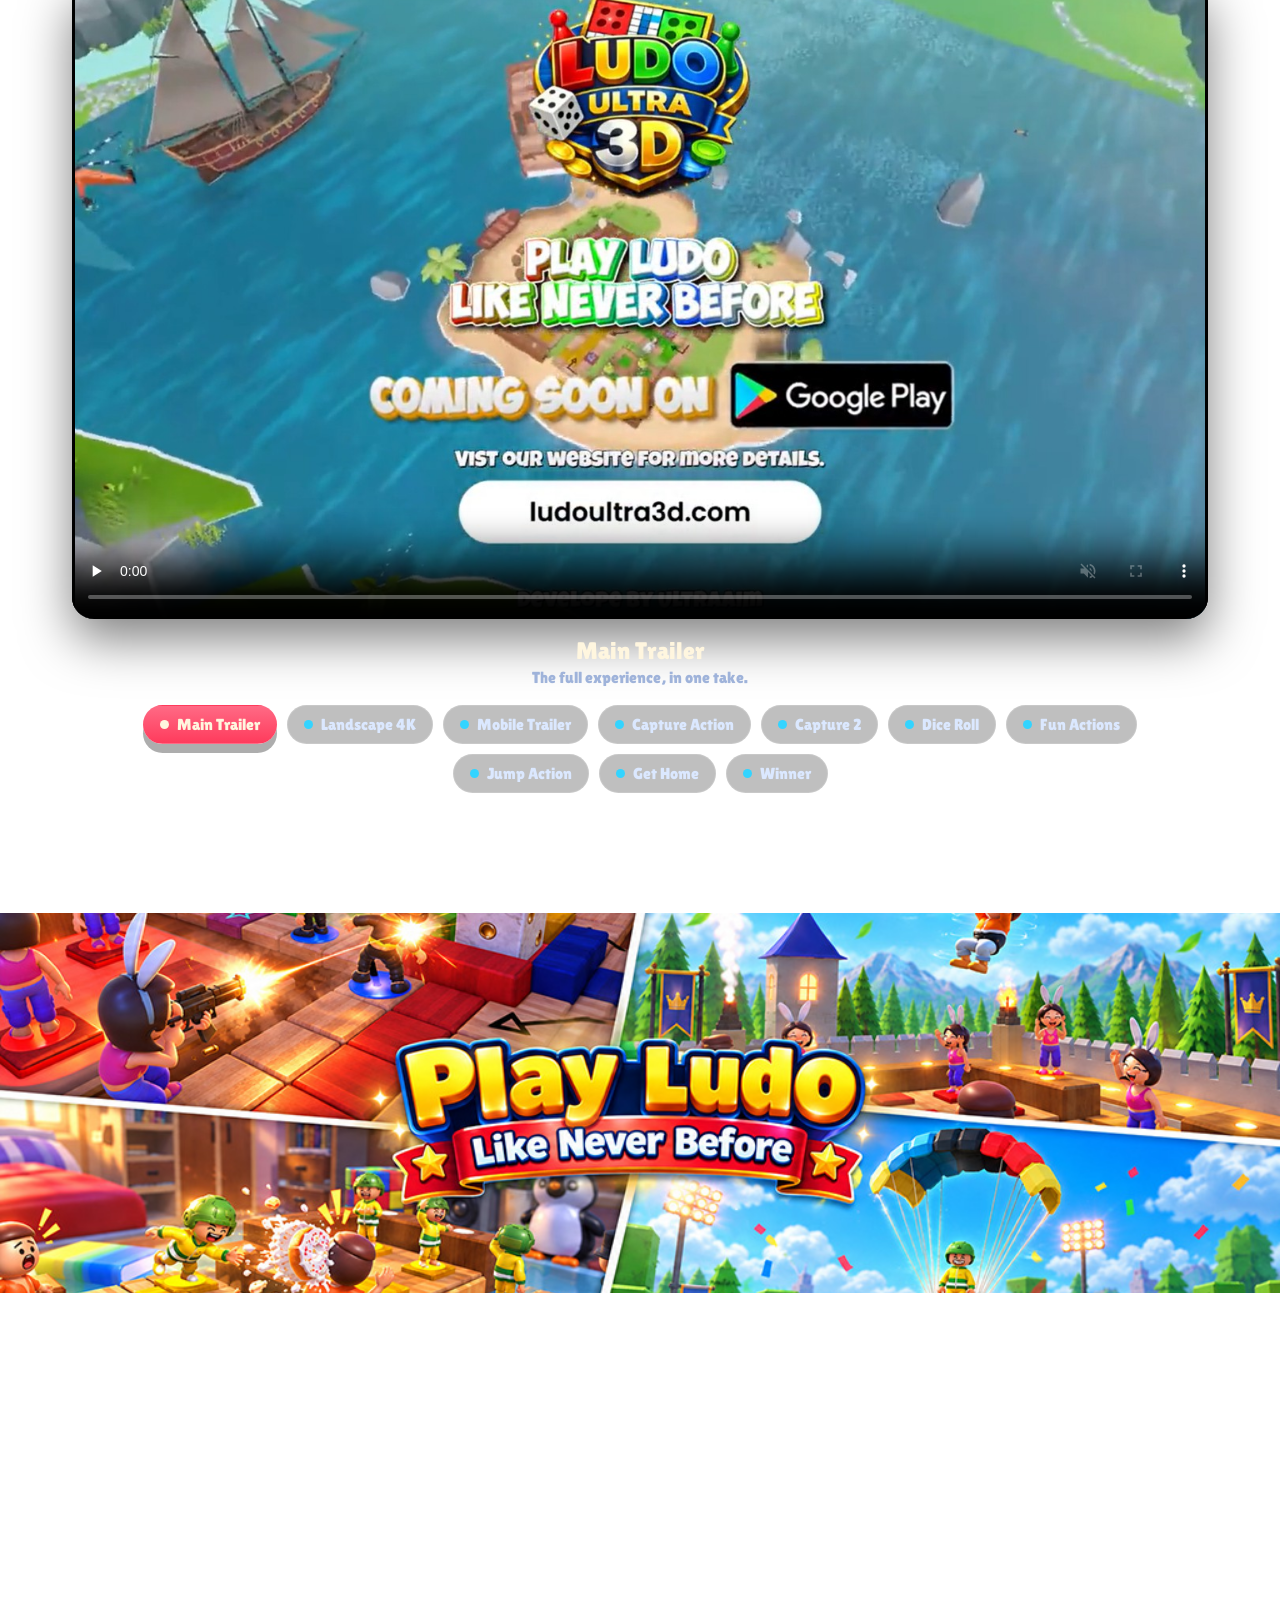
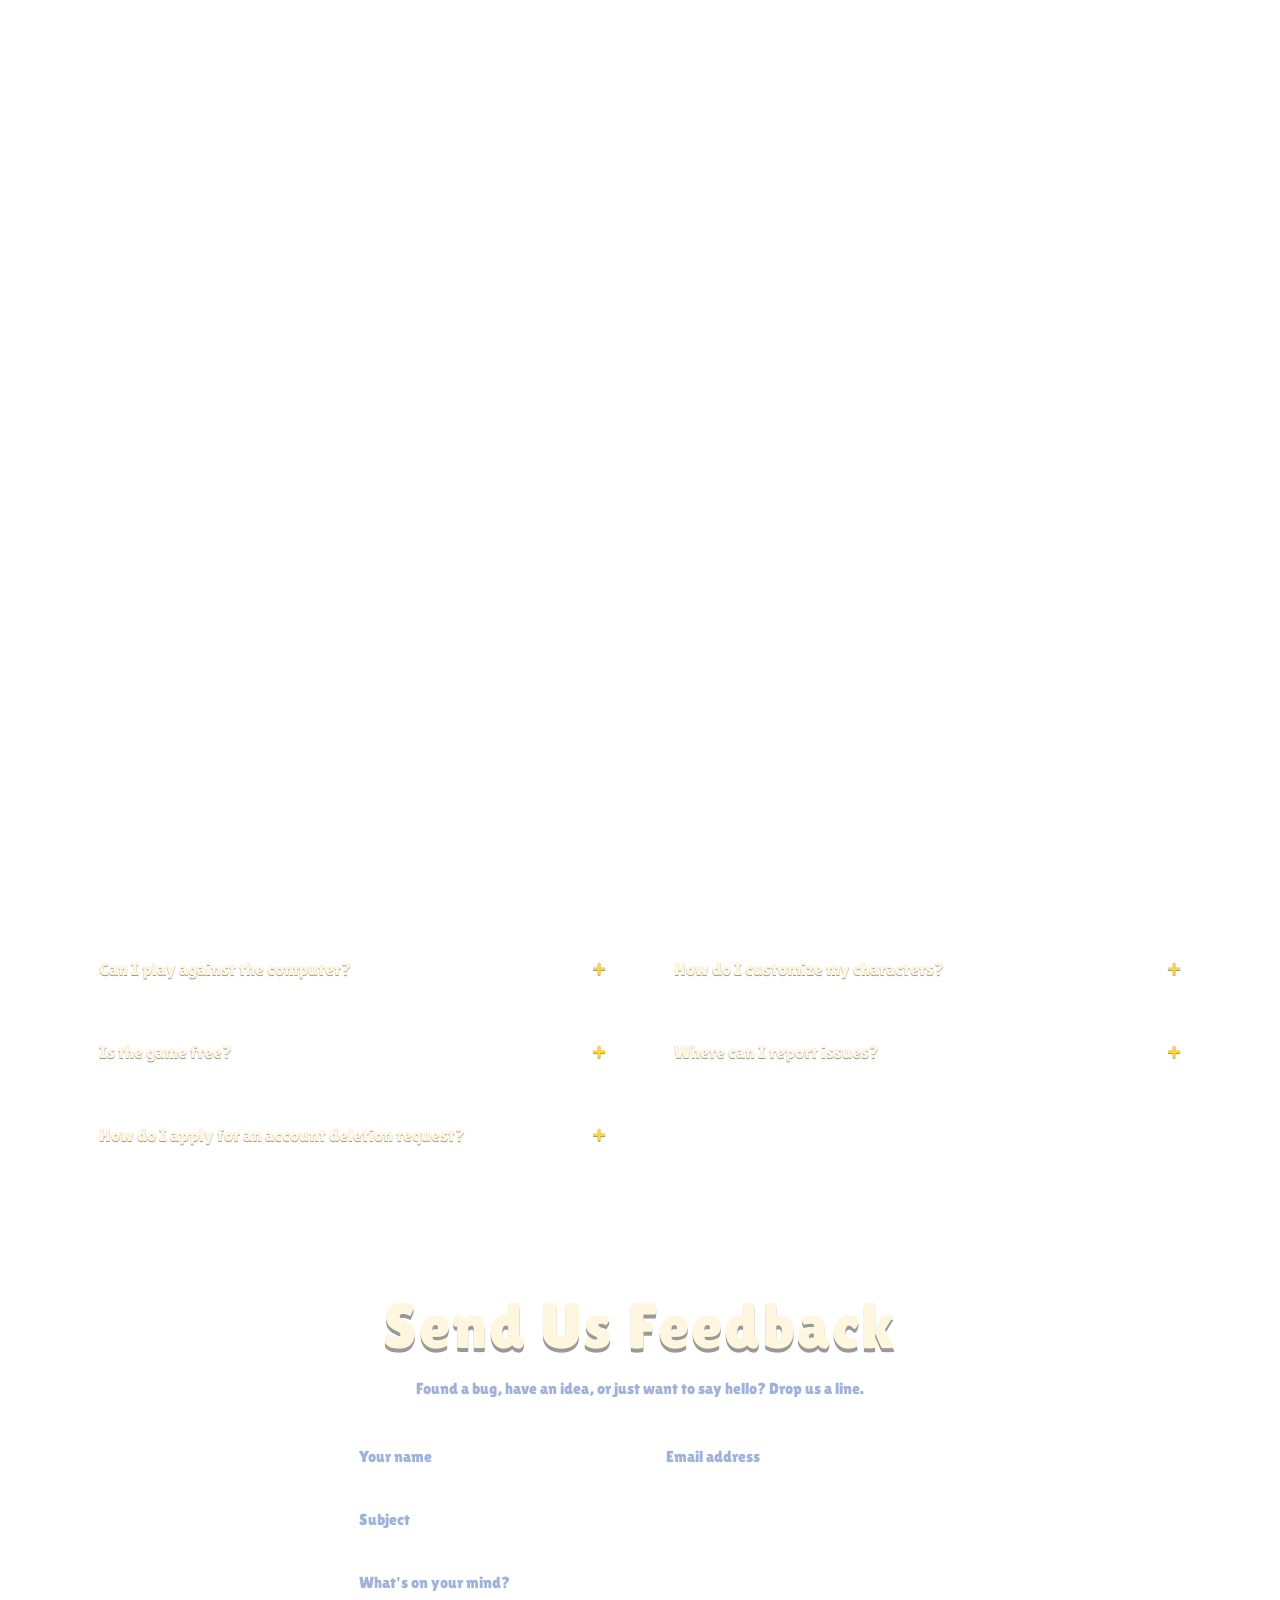
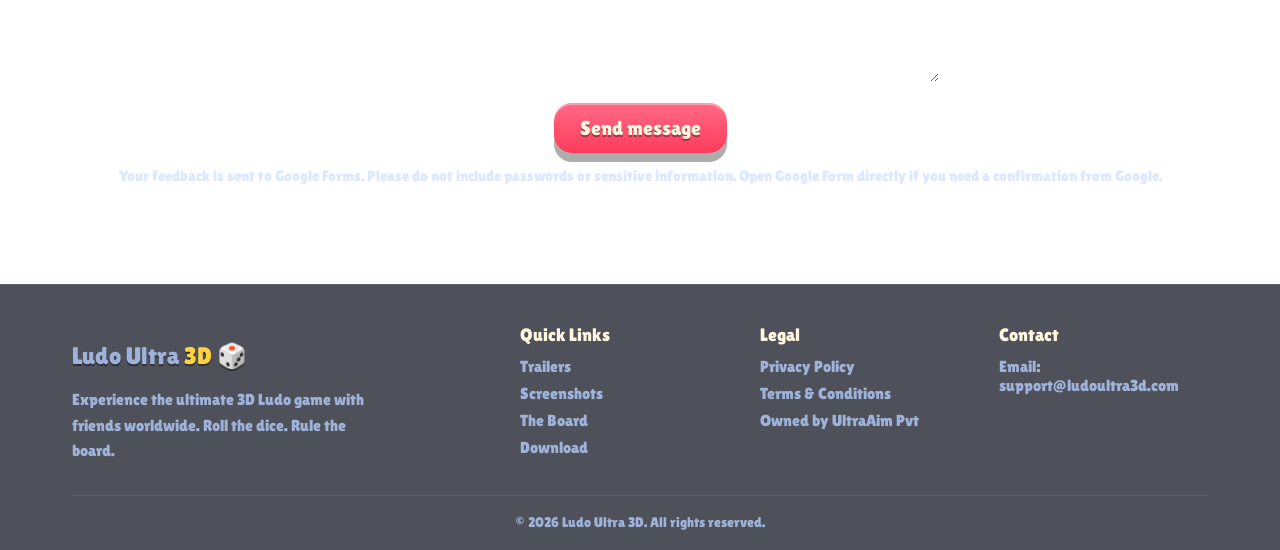
==== commit bacf4f4d: "Add New FAQ" ====
--- a/index.html
+++ b/index.html
@@ -384,6 +384,10 @@
                     <summary>Where can I report issues?</summary>
                     <p>Use the in-game help menu or email <a href="mailto:support@ludoultra3d.com">support@ludoultra3d.com</a>.</p>
                 </details>
+                <details class="faq-item" data-reveal>
+                    <summary>How do I apply for an account deletion request?</summary>
+                    <p>Open our <a href="delete-account.html">Account Deletion Request page</a>, enter the email address and Game User ID connected to your account, choose a reason and deletion timing, then submit your request. Please review your details carefully so we can process the correct account.</p>
+                </details>
             </div>
         </div>
     </section>
